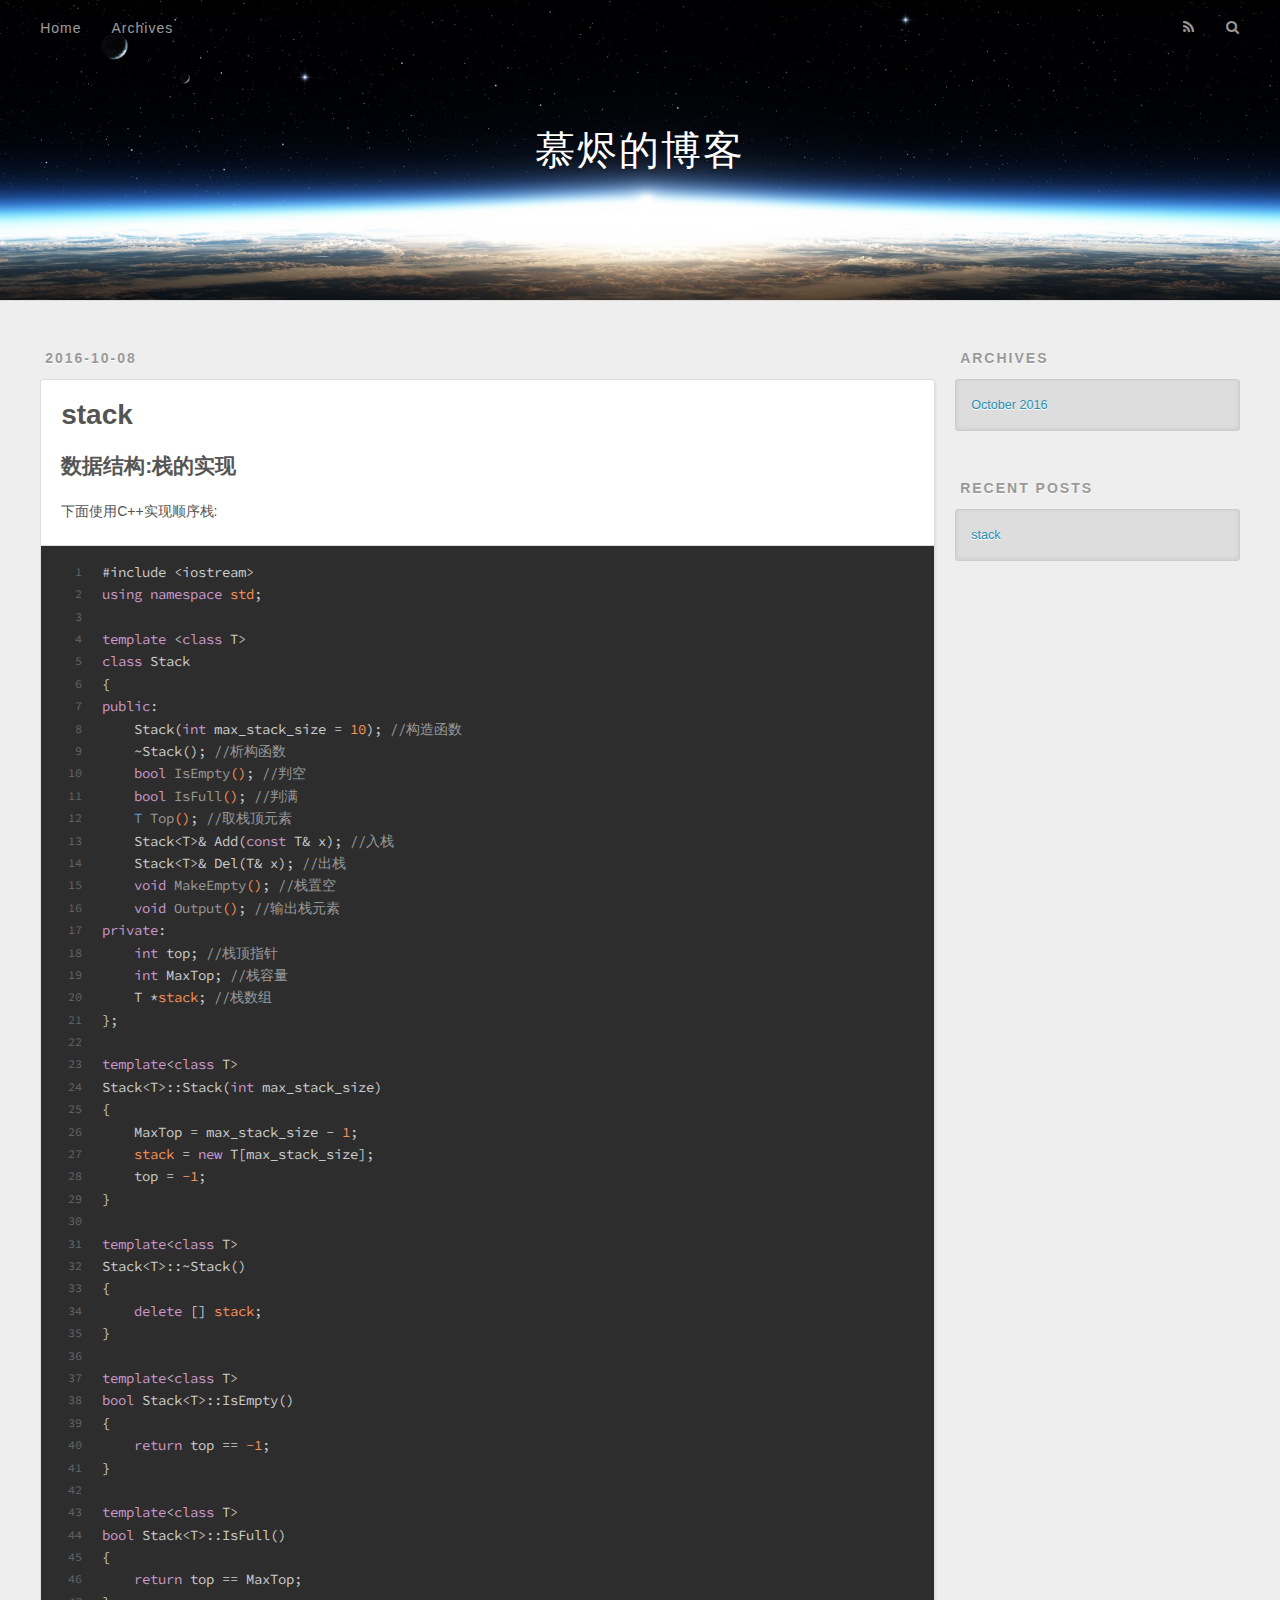
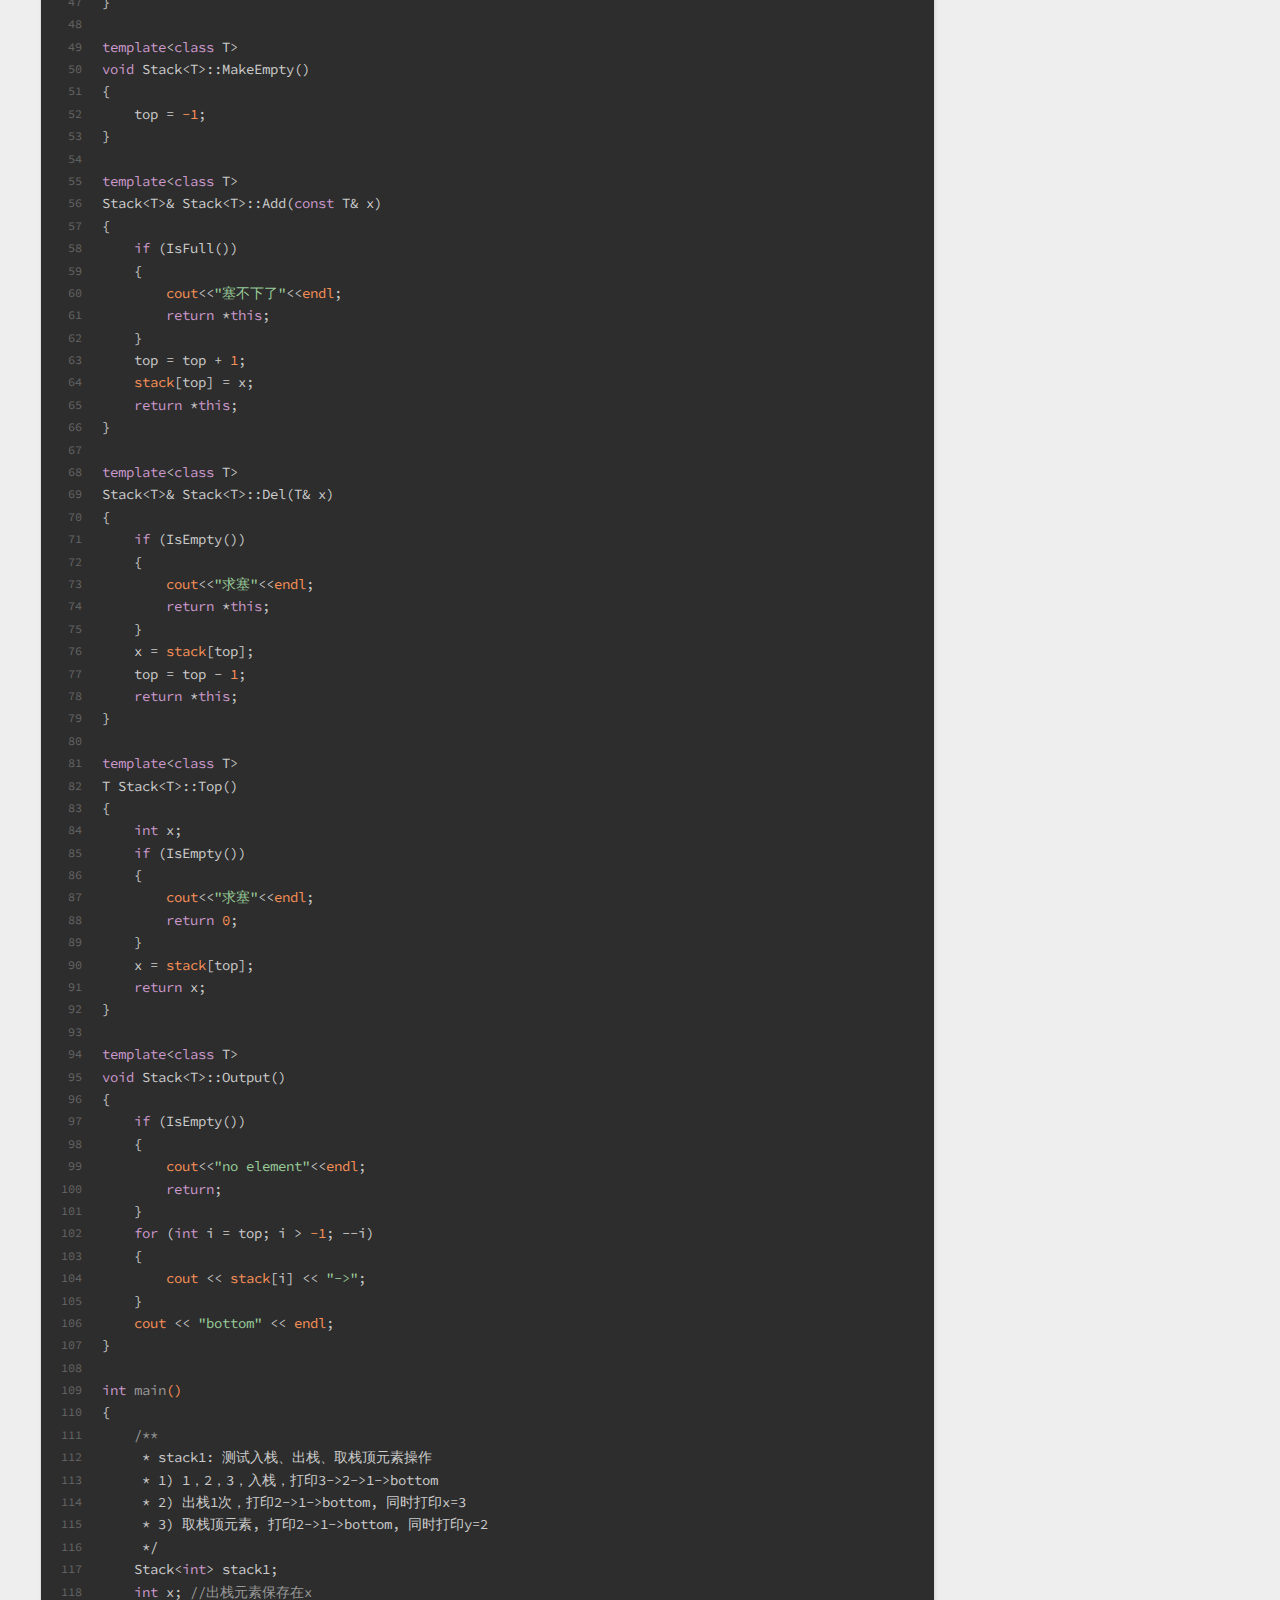
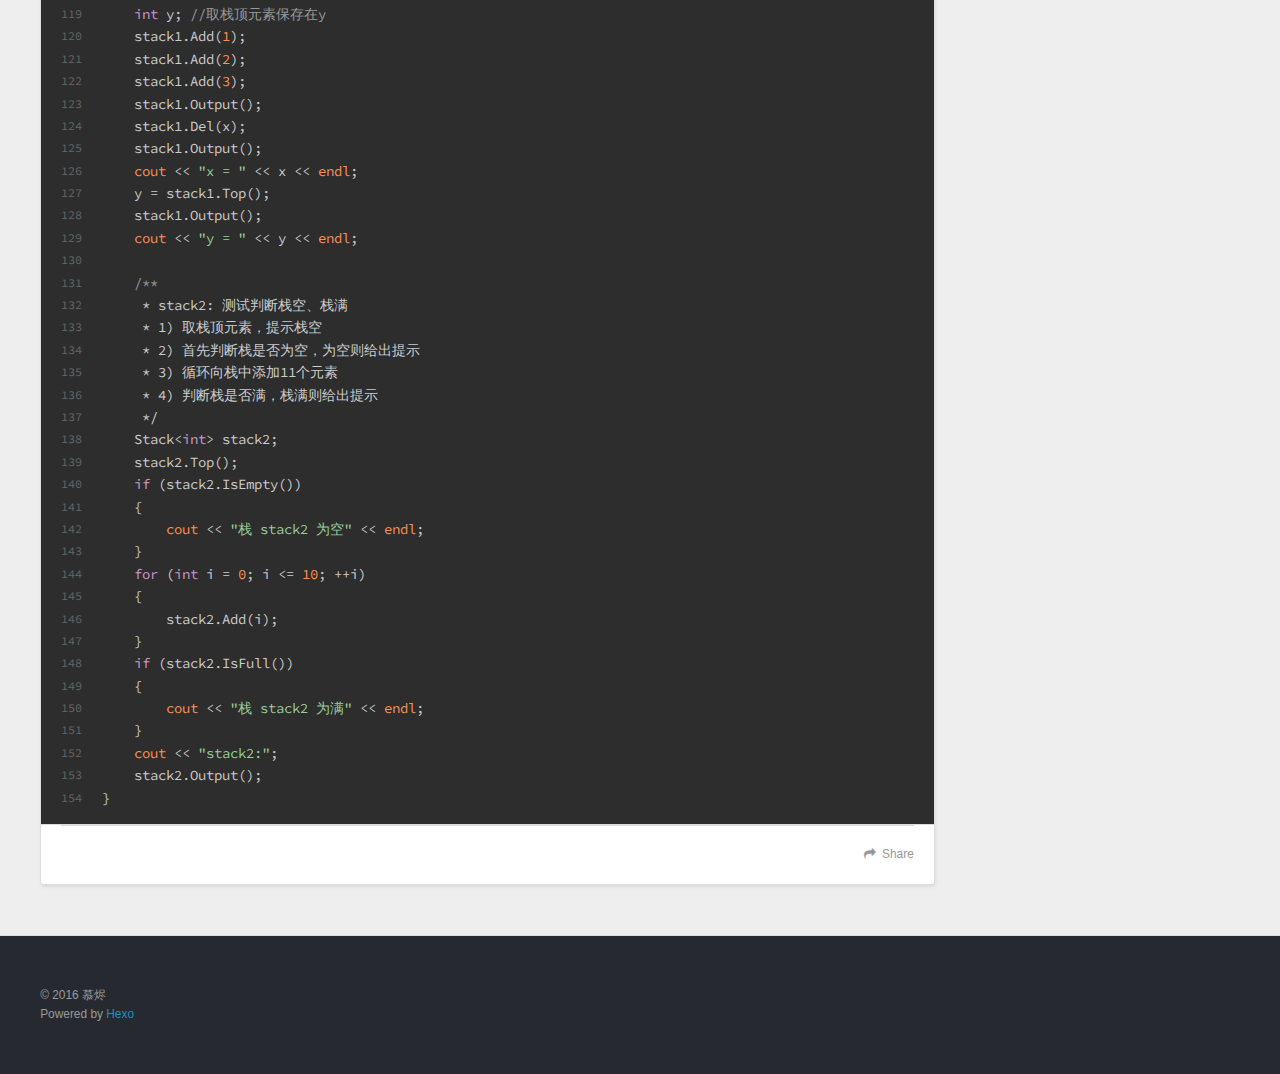
==== index.html @ 116700a9 "Site updated: 2016-10-08 23:18:26" ====
<!DOCTYPE html>
<html>
<head>
  <meta charset="utf-8">
  
  <title>慕烬的博客</title>
  <meta name="viewport" content="width=device-width, initial-scale=1, maximum-scale=1">
  <meta property="og:type" content="website">
<meta property="og:title" content="慕烬的博客">
<meta property="og:url" content="http://yoursite.com/index.html">
<meta property="og:site_name" content="慕烬的博客">
<meta name="twitter:card" content="summary">
<meta name="twitter:title" content="慕烬的博客">
  
    <link rel="alternate" href="/atom.xml" title="慕烬的博客" type="application/atom+xml">
  
  
    <link rel="icon" href="/favicon.png">
  
  
    <link href="//fonts.googleapis.com/css?family=Source+Code+Pro" rel="stylesheet" type="text/css">
  
  <link rel="stylesheet" href="/css/style.css">
  

</head>

<body>
  <div id="container">
    <div id="wrap">
      <header id="header">
  <div id="banner"></div>
  <div id="header-outer" class="outer">
    <div id="header-title" class="inner">
      <h1 id="logo-wrap">
        <a href="/" id="logo">慕烬的博客</a>
      </h1>
      
    </div>
    <div id="header-inner" class="inner">
      <nav id="main-nav">
        <a id="main-nav-toggle" class="nav-icon"></a>
        
          <a class="main-nav-link" href="/">Home</a>
        
          <a class="main-nav-link" href="/archives">Archives</a>
        
      </nav>
      <nav id="sub-nav">
        
          <a id="nav-rss-link" class="nav-icon" href="/atom.xml" title="RSS Feed"></a>
        
        <a id="nav-search-btn" class="nav-icon" title="Search"></a>
      </nav>
      <div id="search-form-wrap">
        <form action="//google.com/search" method="get" accept-charset="UTF-8" class="search-form"><input type="search" name="q" results="0" class="search-form-input" placeholder="Search"><button type="submit" class="search-form-submit">&#xF002;</button><input type="hidden" name="sitesearch" value="http://yoursite.com"></form>
      </div>
    </div>
  </div>
</header>
      <div class="outer">
        <section id="main">
  
    <article id="post-stack" class="article article-type-post" itemscope itemprop="blogPost">
  <div class="article-meta">
    <a href="/2016/10/08/stack/" class="article-date">
  <time datetime="2016-10-08T14:55:18.033Z" itemprop="datePublished">2016-10-08</time>
</a>
    
  </div>
  <div class="article-inner">
    
    
      <header class="article-header">
        
  
    <h1 itemprop="name">
      <a class="article-title" href="/2016/10/08/stack/">stack</a>
    </h1>
  

      </header>
    
    <div class="article-entry" itemprop="articleBody">
      
        <h2 id="数据结构-栈的实现"><a href="#数据结构-栈的实现" class="headerlink" title="数据结构:栈的实现"></a>数据结构:栈的实现</h2><p>下面使用C++实现顺序栈:</p>
<figure class="highlight cpp"><table><tr><td class="gutter"><pre><div class="line">1</div><div class="line">2</div><div class="line">3</div><div class="line">4</div><div class="line">5</div><div class="line">6</div><div class="line">7</div><div class="line">8</div><div class="line">9</div><div class="line">10</div><div class="line">11</div><div class="line">12</div><div class="line">13</div><div class="line">14</div><div class="line">15</div><div class="line">16</div><div class="line">17</div><div class="line">18</div><div class="line">19</div><div class="line">20</div><div class="line">21</div><div class="line">22</div><div class="line">23</div><div class="line">24</div><div class="line">25</div><div class="line">26</div><div class="line">27</div><div class="line">28</div><div class="line">29</div><div class="line">30</div><div class="line">31</div><div class="line">32</div><div class="line">33</div><div class="line">34</div><div class="line">35</div><div class="line">36</div><div class="line">37</div><div class="line">38</div><div class="line">39</div><div class="line">40</div><div class="line">41</div><div class="line">42</div><div class="line">43</div><div class="line">44</div><div class="line">45</div><div class="line">46</div><div class="line">47</div><div class="line">48</div><div class="line">49</div><div class="line">50</div><div class="line">51</div><div class="line">52</div><div class="line">53</div><div class="line">54</div><div class="line">55</div><div class="line">56</div><div class="line">57</div><div class="line">58</div><div class="line">59</div><div class="line">60</div><div class="line">61</div><div class="line">62</div><div class="line">63</div><div class="line">64</div><div class="line">65</div><div class="line">66</div><div class="line">67</div><div class="line">68</div><div class="line">69</div><div class="line">70</div><div class="line">71</div><div class="line">72</div><div class="line">73</div><div class="line">74</div><div class="line">75</div><div class="line">76</div><div class="line">77</div><div class="line">78</div><div class="line">79</div><div class="line">80</div><div class="line">81</div><div class="line">82</div><div class="line">83</div><div class="line">84</div><div class="line">85</div><div class="line">86</div><div class="line">87</div><div class="line">88</div><div class="line">89</div><div class="line">90</div><div class="line">91</div><div class="line">92</div><div class="line">93</div><div class="line">94</div><div class="line">95</div><div class="line">96</div><div class="line">97</div><div class="line">98</div><div class="line">99</div><div class="line">100</div><div class="line">101</div><div class="line">102</div><div class="line">103</div><div class="line">104</div><div class="line">105</div><div class="line">106</div><div class="line">107</div><div class="line">108</div><div class="line">109</div><div class="line">110</div><div class="line">111</div><div class="line">112</div><div class="line">113</div><div class="line">114</div><div class="line">115</div><div class="line">116</div><div class="line">117</div><div class="line">118</div><div class="line">119</div><div class="line">120</div><div class="line">121</div><div class="line">122</div><div class="line">123</div><div class="line">124</div><div class="line">125</div><div class="line">126</div><div class="line">127</div><div class="line">128</div><div class="line">129</div><div class="line">130</div><div class="line">131</div><div class="line">132</div><div class="line">133</div><div class="line">134</div><div class="line">135</div><div class="line">136</div><div class="line">137</div><div class="line">138</div><div class="line">139</div><div class="line">140</div><div class="line">141</div><div class="line">142</div><div class="line">143</div><div class="line">144</div><div class="line">145</div><div class="line">146</div><div class="line">147</div><div class="line">148</div><div class="line">149</div><div class="line">150</div><div class="line">151</div><div class="line">152</div><div class="line">153</div><div class="line">154</div></pre></td><td class="code"><pre><div class="line"><span class="meta">#<span class="meta-keyword">include</span> <span class="meta-string">&lt;iostream&gt;</span></span></div><div class="line"><span class="keyword">using</span> <span class="keyword">namespace</span> <span class="built_in">std</span>;</div><div class="line"></div><div class="line"><span class="keyword">template</span> &lt;<span class="keyword">class</span> T&gt;</div><div class="line"><span class="keyword">class</span> Stack</div><div class="line">&#123;</div><div class="line"><span class="keyword">public</span>:</div><div class="line">    Stack(<span class="keyword">int</span> max_stack_size = <span class="number">10</span>); <span class="comment">//构造函数</span></div><div class="line">    ~Stack(); <span class="comment">//析构函数</span></div><div class="line">    <span class="function"><span class="keyword">bool</span> <span class="title">IsEmpty</span><span class="params">()</span></span>; <span class="comment">//判空</span></div><div class="line">    <span class="function"><span class="keyword">bool</span> <span class="title">IsFull</span><span class="params">()</span></span>; <span class="comment">//判满</span></div><div class="line">    <span class="function">T <span class="title">Top</span><span class="params">()</span></span>; <span class="comment">//取栈顶元素</span></div><div class="line">    Stack&lt;T&gt;&amp; Add(<span class="keyword">const</span> T&amp; x); <span class="comment">//入栈</span></div><div class="line">    Stack&lt;T&gt;&amp; Del(T&amp; x); <span class="comment">//出栈</span></div><div class="line">    <span class="function"><span class="keyword">void</span> <span class="title">MakeEmpty</span><span class="params">()</span></span>; <span class="comment">//栈置空</span></div><div class="line">    <span class="function"><span class="keyword">void</span> <span class="title">Output</span><span class="params">()</span></span>; <span class="comment">//输出栈元素    </span></div><div class="line"><span class="keyword">private</span>:</div><div class="line">    <span class="keyword">int</span> top; <span class="comment">//栈顶指针</span></div><div class="line">    <span class="keyword">int</span> MaxTop; <span class="comment">//栈容量</span></div><div class="line">    T *<span class="built_in">stack</span>; <span class="comment">//栈数组</span></div><div class="line">&#125;;</div><div class="line"></div><div class="line"><span class="keyword">template</span>&lt;<span class="keyword">class</span> T&gt;</div><div class="line">Stack&lt;T&gt;::Stack(<span class="keyword">int</span> max_stack_size)</div><div class="line">&#123;</div><div class="line">    MaxTop = max_stack_size - <span class="number">1</span>;</div><div class="line">    <span class="built_in">stack</span> = <span class="keyword">new</span> T[max_stack_size];</div><div class="line">    top = <span class="number">-1</span>;</div><div class="line">&#125;</div><div class="line"></div><div class="line"><span class="keyword">template</span>&lt;<span class="keyword">class</span> T&gt;</div><div class="line">Stack&lt;T&gt;::~Stack()</div><div class="line">&#123;</div><div class="line">    <span class="keyword">delete</span> [] <span class="built_in">stack</span>;</div><div class="line">&#125;</div><div class="line"></div><div class="line"><span class="keyword">template</span>&lt;<span class="keyword">class</span> T&gt;</div><div class="line"><span class="keyword">bool</span> Stack&lt;T&gt;::IsEmpty()</div><div class="line">&#123;</div><div class="line">    <span class="keyword">return</span> top == <span class="number">-1</span>;</div><div class="line">&#125;</div><div class="line"></div><div class="line"><span class="keyword">template</span>&lt;<span class="keyword">class</span> T&gt;</div><div class="line"><span class="keyword">bool</span> Stack&lt;T&gt;::IsFull()</div><div class="line">&#123;</div><div class="line">    <span class="keyword">return</span> top == MaxTop;</div><div class="line">&#125;</div><div class="line"></div><div class="line"><span class="keyword">template</span>&lt;<span class="keyword">class</span> T&gt;</div><div class="line"><span class="keyword">void</span> Stack&lt;T&gt;::MakeEmpty()</div><div class="line">&#123;</div><div class="line">    top = <span class="number">-1</span>;</div><div class="line">&#125;</div><div class="line"></div><div class="line"><span class="keyword">template</span>&lt;<span class="keyword">class</span> T&gt;</div><div class="line">Stack&lt;T&gt;&amp; Stack&lt;T&gt;::Add(<span class="keyword">const</span> T&amp; x)</div><div class="line">&#123;</div><div class="line">    <span class="keyword">if</span> (IsFull())</div><div class="line">    &#123;</div><div class="line">        <span class="built_in">cout</span>&lt;&lt;<span class="string">"塞不下了"</span>&lt;&lt;<span class="built_in">endl</span>;</div><div class="line">        <span class="keyword">return</span> *<span class="keyword">this</span>;</div><div class="line">    &#125;</div><div class="line">    top = top + <span class="number">1</span>;</div><div class="line">    <span class="built_in">stack</span>[top] = x;</div><div class="line">    <span class="keyword">return</span> *<span class="keyword">this</span>;</div><div class="line">&#125;</div><div class="line"></div><div class="line"><span class="keyword">template</span>&lt;<span class="keyword">class</span> T&gt;</div><div class="line">Stack&lt;T&gt;&amp; Stack&lt;T&gt;::Del(T&amp; x)</div><div class="line">&#123;</div><div class="line">    <span class="keyword">if</span> (IsEmpty())</div><div class="line">    &#123;</div><div class="line">        <span class="built_in">cout</span>&lt;&lt;<span class="string">"求塞"</span>&lt;&lt;<span class="built_in">endl</span>;</div><div class="line">        <span class="keyword">return</span> *<span class="keyword">this</span>;</div><div class="line">    &#125;</div><div class="line">    x = <span class="built_in">stack</span>[top];</div><div class="line">    top = top - <span class="number">1</span>;</div><div class="line">    <span class="keyword">return</span> *<span class="keyword">this</span>;</div><div class="line">&#125;</div><div class="line"></div><div class="line"><span class="keyword">template</span>&lt;<span class="keyword">class</span> T&gt;</div><div class="line">T Stack&lt;T&gt;::Top()</div><div class="line">&#123;</div><div class="line">    <span class="keyword">int</span> x;</div><div class="line">    <span class="keyword">if</span> (IsEmpty())</div><div class="line">    &#123;</div><div class="line">        <span class="built_in">cout</span>&lt;&lt;<span class="string">"求塞"</span>&lt;&lt;<span class="built_in">endl</span>;</div><div class="line">        <span class="keyword">return</span> <span class="number">0</span>;</div><div class="line">    &#125;</div><div class="line">    x = <span class="built_in">stack</span>[top];</div><div class="line">    <span class="keyword">return</span> x;</div><div class="line">&#125;</div><div class="line"></div><div class="line"><span class="keyword">template</span>&lt;<span class="keyword">class</span> T&gt;</div><div class="line"><span class="keyword">void</span> Stack&lt;T&gt;::Output()</div><div class="line">&#123;</div><div class="line">    <span class="keyword">if</span> (IsEmpty())</div><div class="line">    &#123;</div><div class="line">        <span class="built_in">cout</span>&lt;&lt;<span class="string">"no element"</span>&lt;&lt;<span class="built_in">endl</span>;</div><div class="line">        <span class="keyword">return</span>;</div><div class="line">    &#125;</div><div class="line">    <span class="keyword">for</span> (<span class="keyword">int</span> i = top; i &gt; <span class="number">-1</span>; --i)</div><div class="line">    &#123;</div><div class="line">        <span class="built_in">cout</span> &lt;&lt; <span class="built_in">stack</span>[i] &lt;&lt; <span class="string">"-&gt;"</span>;</div><div class="line">    &#125;</div><div class="line">    <span class="built_in">cout</span> &lt;&lt; <span class="string">"bottom"</span> &lt;&lt; <span class="built_in">endl</span>;</div><div class="line">&#125;</div><div class="line"></div><div class="line"><span class="function"><span class="keyword">int</span> <span class="title">main</span><span class="params">()</span></span></div><div class="line">&#123;</div><div class="line">    <span class="comment">/**</span></div><div class="line">     * stack1: 测试入栈、出栈、取栈顶元素操作</div><div class="line">     * 1) 1，2，3，入栈，打印3-&gt;2-&gt;1-&gt;bottom</div><div class="line">     * 2) 出栈1次，打印2-&gt;1-&gt;bottom, 同时打印x=3</div><div class="line">     * 3) 取栈顶元素, 打印2-&gt;1-&gt;bottom, 同时打印y=2</div><div class="line">     */</div><div class="line">    Stack&lt;<span class="keyword">int</span>&gt; stack1;</div><div class="line">    <span class="keyword">int</span> x; <span class="comment">//出栈元素保存在x</span></div><div class="line">    <span class="keyword">int</span> y; <span class="comment">//取栈顶元素保存在y</span></div><div class="line">    stack1.Add(<span class="number">1</span>);</div><div class="line">    stack1.Add(<span class="number">2</span>);</div><div class="line">    stack1.Add(<span class="number">3</span>);</div><div class="line">    stack1.Output();</div><div class="line">    stack1.Del(x);</div><div class="line">    stack1.Output();</div><div class="line">    <span class="built_in">cout</span> &lt;&lt; <span class="string">"x = "</span> &lt;&lt; x &lt;&lt; <span class="built_in">endl</span>;</div><div class="line">    y = stack1.Top();</div><div class="line">    stack1.Output();</div><div class="line">    <span class="built_in">cout</span> &lt;&lt; <span class="string">"y = "</span> &lt;&lt; y &lt;&lt; <span class="built_in">endl</span>;</div><div class="line"></div><div class="line">    <span class="comment">/**</span></div><div class="line">     * stack2: 测试判断栈空、栈满</div><div class="line">     * 1) 取栈顶元素，提示栈空</div><div class="line">     * 2) 首先判断栈是否为空，为空则给出提示</div><div class="line">     * 3) 循环向栈中添加11个元素</div><div class="line">     * 4) 判断栈是否满，栈满则给出提示</div><div class="line">     */</div><div class="line">    Stack&lt;<span class="keyword">int</span>&gt; stack2;</div><div class="line">    stack2.Top();</div><div class="line">    <span class="keyword">if</span> (stack2.IsEmpty())</div><div class="line">    &#123;</div><div class="line">        <span class="built_in">cout</span> &lt;&lt; <span class="string">"栈 stack2 为空"</span> &lt;&lt; <span class="built_in">endl</span>;</div><div class="line">    &#125;</div><div class="line">    <span class="keyword">for</span> (<span class="keyword">int</span> i = <span class="number">0</span>; i &lt;= <span class="number">10</span>; ++i)</div><div class="line">    &#123;</div><div class="line">        stack2.Add(i);</div><div class="line">    &#125;</div><div class="line">    <span class="keyword">if</span> (stack2.IsFull())</div><div class="line">    &#123;</div><div class="line">        <span class="built_in">cout</span> &lt;&lt; <span class="string">"栈 stack2 为满"</span> &lt;&lt; <span class="built_in">endl</span>;</div><div class="line">    &#125;</div><div class="line">    <span class="built_in">cout</span> &lt;&lt; <span class="string">"stack2:"</span>;</div><div class="line">    stack2.Output();</div><div class="line">&#125;</div></pre></td></tr></table></figure>

      
    </div>
    <footer class="article-footer">
      <a data-url="http://yoursite.com/2016/10/08/stack/" data-id="ciu1cgsy60000ywu7eb1uk5di" class="article-share-link">Share</a>
      
      
    </footer>
  </div>
  
</article>


  

</section>
        
          <aside id="sidebar">
  
    

  
    

  
    
  
    
  <div class="widget-wrap">
    <h3 class="widget-title">Archives</h3>
    <div class="widget">
      <ul class="archive-list"><li class="archive-list-item"><a class="archive-list-link" href="/archives/2016/10/">October 2016</a></li></ul>
    </div>
  </div>


  
    
  <div class="widget-wrap">
    <h3 class="widget-title">Recent Posts</h3>
    <div class="widget">
      <ul>
        
          <li>
            <a href="/2016/10/08/stack/">stack</a>
          </li>
        
      </ul>
    </div>
  </div>

  
</aside>
        
      </div>
      <footer id="footer">
  
  <div class="outer">
    <div id="footer-info" class="inner">
      &copy; 2016 慕烬<br>
      Powered by <a href="http://hexo.io/" target="_blank">Hexo</a>
    </div>
  </div>
</footer>
    </div>
    <nav id="mobile-nav">
  
    <a href="/" class="mobile-nav-link">Home</a>
  
    <a href="/archives" class="mobile-nav-link">Archives</a>
  
</nav>
    

<script src="//ajax.googleapis.com/ajax/libs/jquery/2.0.3/jquery.min.js"></script>


  <link rel="stylesheet" href="/fancybox/jquery.fancybox.css">
  <script src="/fancybox/jquery.fancybox.pack.js"></script>


<script src="/js/script.js"></script>

  </div>
</body>
</html>
---- css/style.css ----
body {
  width: 100%;
}
body:before,
body:after {
  content: "";
  display: table;
}
body:after {
  clear: both;
}
html,
body,
div,
span,
applet,
object,
iframe,
h1,
h2,
h3,
h4,
h5,
h6,
p,
blockquote,
pre,
a,
abbr,
acronym,
address,
big,
cite,
code,
del,
dfn,
em,
img,
ins,
kbd,
q,
s,
samp,
small,
strike,
strong,
sub,
sup,
tt,
var,
dl,
dt,
dd,
ol,
ul,
li,
fieldset,
form,
label,
legend,
table,
caption,
tbody,
tfoot,
thead,
tr,
th,
td {
  margin: 0;
  padding: 0;
  border: 0;
  outline: 0;
  font-weight: inherit;
  font-style: inherit;
  font-family: inherit;
  font-size: 100%;
  vertical-align: baseline;
}
body {
  line-height: 1;
  color: #000;
  background: #fff;
}
ol,
ul {
  list-style: none;
}
table {
  border-collapse: separate;
  border-spacing: 0;
  vertical-align: middle;
}
caption,
th,
td {
  text-align: left;
  font-weight: normal;
  vertical-align: middle;
}
a img {
  border: none;
}
input,
button {
  margin: 0;
  padding: 0;
}
input::-moz-focus-inner,
button::-moz-focus-inner {
  border: 0;
  padding: 0;
}
@font-face {
  font-family: FontAwesome;
  font-style: normal;
  font-weight: normal;
  src: url("fonts/fontawesome-webfont.eot?v=#4.0.3");
  src: url("fonts/fontawesome-webfont.eot?#iefix&v=#4.0.3") format("embedded-opentype"), url("fonts/fontawesome-webfont.woff?v=#4.0.3") format("woff"), url("fonts/fontawesome-webfont.ttf?v=#4.0.3") format("truetype"), url("fonts/fontawesome-webfont.svg#fontawesomeregular?v=#4.0.3") format("svg");
}
html,
body,
#container {
  height: 100%;
}
body {
  background: #eee;
  font: 14px "Helvetica Neue", Helvetica, Arial, sans-serif;
  -webkit-text-size-adjust: 100%;
}
.outer {
  max-width: 1220px;
  margin: 0 auto;
  padding: 0 20px;
}
.outer:before,
.outer:after {
  content: "";
  display: table;
}
.outer:after {
  clear: both;
}
.inner {
  display: inline;
  float: left;
  width: 98.33333333333333%;
  margin: 0 0.833333333333333%;
}
.left,
.alignleft {
  float: left;
}
.right,
.alignright {
  float: right;
}
.clear {
  clear: both;
}
#container {
  position: relative;
}
.mobile-nav-on {
  overflow: hidden;
}
#wrap {
  height: 100%;
  width: 100%;
  position: absolute;
  top: 0;
  left: 0;
  -webkit-transition: 0.2s ease-out;
  -moz-transition: 0.2s ease-out;
  -ms-transition: 0.2s ease-out;
  transition: 0.2s ease-out;
  z-index: 1;
  background: #eee;
}
.mobile-nav-on #wrap {
  left: 280px;
}
@media screen and (min-width: 768px) {
  #main {
    display: inline;
    float: left;
    width: 73.33333333333333%;
    margin: 0 0.833333333333333%;
  }
}
.article-date,
.article-category-link,
.archive-year,
.widget-title {
  text-decoration: none;
  text-transform: uppercase;
  letter-spacing: 2px;
  color: #999;
  margin-bottom: 1em;
  margin-left: 5px;
  line-height: 1em;
  text-shadow: 0 1px #fff;
  font-weight: bold;
}
.article-inner,
.archive-article-inner {
  background: #fff;
  -webkit-box-shadow: 1px 2px 3px #ddd;
  box-shadow: 1px 2px 3px #ddd;
  border: 1px solid #ddd;
  border-radius: 3px;
}
.article-entry h1,
.widget h1 {
  font-size: 2em;
}
.article-entry h2,
.widget h2 {
  font-size: 1.5em;
}
.article-entry h3,
.widget h3 {
  font-size: 1.3em;
}
.article-entry h4,
.widget h4 {
  font-size: 1.2em;
}
.article-entry h5,
.widget h5 {
  font-size: 1em;
}
.article-entry h6,
.widget h6 {
  font-size: 1em;
  color: #999;
}
.article-entry hr,
.widget hr {
  border: 1px dashed #ddd;
}
.article-entry strong,
.widget strong {
  font-weight: bold;
}
.article-entry em,
.widget em,
.article-entry cite,
.widget cite {
  font-style: italic;
}
.article-entry sup,
.widget sup,
.article-entry sub,
.widget sub {
  font-size: 0.75em;
  line-height: 0;
  position: relative;
  vertical-align: baseline;
}
.article-entry sup,
.widget sup {
  top: -0.5em;
}
.article-entry sub,
.widget sub {
  bottom: -0.2em;
}
.article-entry small,
.widget small {
  font-size: 0.85em;
}
.article-entry acronym,
.widget acronym,
.article-entry abbr,
.widget abbr {
  border-bottom: 1px dotted;
}
.article-entry ul,
.widget ul,
.article-entry ol,
.widget ol,
.article-entry dl,
.widget dl {
  margin: 0 20px;
  line-height: 1.6em;
}
.article-entry ul ul,
.widget ul ul,
.article-entry ol ul,
.widget ol ul,
.article-entry ul ol,
.widget ul ol,
.article-entry ol ol,
.widget ol ol {
  margin-top: 0;
  margin-bottom: 0;
}
.article-entry ul,
.widget ul {
  list-style: disc;
}
.article-entry ol,
.widget ol {
  list-style: decimal;
}
.article-entry dt,
.widget dt {
  font-weight: bold;
}
#header {
  height: 300px;
  position: relative;
  border-bottom: 1px solid #ddd;
}
#header:before,
#header:after {
  content: "";
  position: absolute;
  left: 0;
  right: 0;
  height: 40px;
}
#header:before {
  top: 0;
  background: -webkit-linear-gradient(rgba(0,0,0,0.2), transparent);
  background: -moz-linear-gradient(rgba(0,0,0,0.2), transparent);
  background: -ms-linear-gradient(rgba(0,0,0,0.2), transparent);
  background: linear-gradient(rgba(0,0,0,0.2), transparent);
}
#header:after {
  bottom: 0;
  background: -webkit-linear-gradient(transparent, rgba(0,0,0,0.2));
  background: -moz-linear-gradient(transparent, rgba(0,0,0,0.2));
  background: -ms-linear-gradient(transparent, rgba(0,0,0,0.2));
  background: linear-gradient(transparent, rgba(0,0,0,0.2));
}
#header-outer {
  height: 100%;
  position: relative;
}
#header-inner {
  position: relative;
  overflow: hidden;
}
#banner {
  position: absolute;
  top: 0;
  left: 0;
  width: 100%;
  height: 100%;
  background: url("images/banner.jpg") center #000;
  -webkit-background-size: cover;
  -moz-background-size: cover;
  background-size: cover;
  z-index: -1;
}
#header-title {
  text-align: center;
  height: 40px;
  position: absolute;
  top: 50%;
  left: 0;
  margin-top: -20px;
}
#logo,
#subtitle {
  text-decoration: none;
  color: #fff;
  font-weight: 300;
  text-shadow: 0 1px 4px rgba(0,0,0,0.3);
}
#logo {
  font-size: 40px;
  line-height: 40px;
  letter-spacing: 2px;
}
#subtitle {
  font-size: 16px;
  line-height: 16px;
  letter-spacing: 1px;
}
#subtitle-wrap {
  margin-top: 16px;
}
#main-nav {
  float: left;
  margin-left: -15px;
}
.nav-icon,
.main-nav-link {
  float: left;
  color: #fff;
  opacity: 0.6;
  text-decoration: none;
  text-shadow: 0 1px rgba(0,0,0,0.2);
  -webkit-transition: opacity 0.2s;
  -moz-transition: opacity 0.2s;
  -ms-transition: opacity 0.2s;
  transition: opacity 0.2s;
  display: block;
  padding: 20px 15px;
}
.nav-icon:hover,
.main-nav-link:hover {
  opacity: 1;
}
.nav-icon {
  font-family: FontAwesome;
  text-align: center;
  font-size: 14px;
  width: 14px;
  height: 14px;
  padding: 20px 15px;
  position: relative;
  cursor: pointer;
}
.main-nav-link {
  font-weight: 300;
  letter-spacing: 1px;
}
@media screen and (max-width: 479px) {
  .main-nav-link {
    display: none;
  }
}
#main-nav-toggle {
  display: none;
}
#main-nav-toggle:before {
  content: "\f0c9";
}
@media screen and (max-width: 479px) {
  #main-nav-toggle {
    display: block;
  }
}
#sub-nav {
  float: right;
  margin-right: -15px;
}
#nav-rss-link:before {
  content: "\f09e";
}
#nav-search-btn:before {
  content: "\f002";
}
#search-form-wrap {
  position: absolute;
  top: 15px;
  width: 150px;
  height: 30px;
  right: -150px;
  opacity: 0;
  -webkit-transition: 0.2s ease-out;
  -moz-transition: 0.2s ease-out;
  -ms-transition: 0.2s ease-out;
  transition: 0.2s ease-out;
}
#search-form-wrap.on {
  opacity: 1;
  right: 0;
}
@media screen and (max-width: 479px) {
  #search-form-wrap {
    width: 100%;
    right: -100%;
  }
}
.search-form {
  position: absolute;
  top: 0;
  left: 0;
  right: 0;
  background: #fff;
  padding: 5px 15px;
  border-radius: 15px;
  -webkit-box-shadow: 0 0 10px rgba(0,0,0,0.3);
  box-shadow: 0 0 10px rgba(0,0,0,0.3);
}
.search-form-input {
  border: none;
  background: none;
  color: #555;
  width: 100%;
  font: 13px "Helvetica Neue", Helvetica, Arial, sans-serif;
  outline: none;
}
.search-form-input::-webkit-search-results-decoration,
.search-form-input::-webkit-search-cancel-button {
  -webkit-appearance: none;
}
.search-form-submit {
  position: absolute;
  top: 50%;
  right: 10px;
  margin-top: -7px;
  font: 13px FontAwesome;
  border: none;
  background: none;
  color: #bbb;
  cursor: pointer;
}
.search-form-submit:hover,
.search-form-submit:focus {
  color: #777;
}
.article {
  margin: 50px 0;
}
.article-inner {
  overflow: hidden;
}
.article-meta:before,
.article-meta:after {
  content: "";
  display: table;
}
.article-meta:after {
  clear: both;
}
.article-date {
  float: left;
}
.article-category {
  float: left;
  line-height: 1em;
  color: #ccc;
  text-shadow: 0 1px #fff;
  margin-left: 8px;
}
.article-category:before {
  content: "\2022";
}
.article-category-link {
  margin: 0 12px 1em;
}
.article-header {
  padding: 20px 20px 0;
}
.article-title {
  text-decoration: none;
  font-size: 2em;
  font-weight: bold;
  color: #555;
  line-height: 1.1em;
  -webkit-transition: color 0.2s;
  -moz-transition: color 0.2s;
  -ms-transition: color 0.2s;
  transition: color 0.2s;
}
a.article-title:hover {
  color: #258fb8;
}
.article-entry {
  color: #555;
  padding: 0 20px;
}
.article-entry:before,
.article-entry:after {
  content: "";
  display: table;
}
.article-entry:after {
  clear: both;
}
.article-entry p,
.article-entry table {
  line-height: 1.6em;
  margin: 1.6em 0;
}
.article-entry h1,
.article-entry h2,
.article-entry h3,
.article-entry h4,
.article-entry h5,
.article-entry h6 {
  font-weight: bold;
}
.article-entry h1,
.article-entry h2,
.article-entry h3,
.article-entry h4,
.article-entry h5,
.article-entry h6 {
  line-height: 1.1em;
  margin: 1.1em 0;
}
.article-entry a {
  color: #258fb8;
  text-decoration: none;
}
.article-entry a:hover {
  text-decoration: underline;
}
.article-entry ul,
.article-entry ol,
.article-entry dl {
  margin-top: 1.6em;
  margin-bottom: 1.6em;
}
.article-entry img,
.article-entry video {
  max-width: 100%;
  height: auto;
  display: block;
  margin: auto;
}
.article-entry iframe {
  border: none;
}
.article-entry table {
  width: 100%;
  border-collapse: collapse;
  border-spacing: 0;
}
.article-entry th {
  font-weight: bold;
  border-bottom: 3px solid #ddd;
  padding-bottom: 0.5em;
}
.article-entry td {
  border-bottom: 1px solid #ddd;
  padding: 10px 0;
}
.article-entry blockquote {
  font-family: Georgia, "Times New Roman", serif;
  font-size: 1.4em;
  margin: 1.6em 20px;
  text-align: center;
}
.article-entry blockquote footer {
  font-size: 14px;
  margin: 1.6em 0;
  font-family: "Helvetica Neue", Helvetica, Arial, sans-serif;
}
.article-entry blockquote footer cite:before {
  content: "—";
  padding: 0 0.5em;
}
.article-entry .pullquote {
  text-align: left;
  width: 45%;
  margin: 0;
}
.article-entry .pullquote.left {
  margin-left: 0.5em;
  margin-right: 1em;
}
.article-entry .pullquote.right {
  margin-right: 0.5em;
  margin-left: 1em;
}
.article-entry .caption {
  color: #999;
  display: block;
  font-size: 0.9em;
  margin-top: 0.5em;
  position: relative;
  text-align: center;
}
.article-entry .video-container {
  position: relative;
  padding-top: 56.25%;
  height: 0;
  overflow: hidden;
}
.article-entry .video-container iframe,
.article-entry .video-container object,
.article-entry .video-container embed {
  position: absolute;
  top: 0;
  left: 0;
  width: 100%;
  height: 100%;
  margin-top: 0;
}
.article-more-link a {
  display: inline-block;
  line-height: 1em;
  padding: 6px 15px;
  border-radius: 15px;
  background: #eee;
  color: #999;
  text-shadow: 0 1px #fff;
  text-decoration: none;
}
.article-more-link a:hover {
  background: #258fb8;
  color: #fff;
  text-decoration: none;
  text-shadow: 0 1px #1e7293;
}
.article-footer {
  font-size: 0.85em;
  line-height: 1.6em;
  border-top: 1px solid #ddd;
  padding-top: 1.6em;
  margin: 0 20px 20px;
}
.article-footer:before,
.article-footer:after {
  content: "";
  display: table;
}
.article-footer:after {
  clear: both;
}
.article-footer a {
  color: #999;
  text-decoration: none;
}
.article-footer a:hover {
  color: #555;
}
.article-tag-list-item {
  float: left;
  margin-right: 10px;
}
.article-tag-list-link:before {
  content: "#";
}
.article-comment-link {
  float: right;
}
.article-comment-link:before {
  content: "\f075";
  font-family: FontAwesome;
  padding-right: 8px;
}
.article-share-link {
  cursor: pointer;
  float: right;
  margin-left: 20px;
}
.article-share-link:before {
  content: "\f064";
  font-family: FontAwesome;
  padding-right: 6px;
}
#article-nav {
  position: relative;
}
#article-nav:before,
#article-nav:after {
  content: "";
  display: table;
}
#article-nav:after {
  clear: both;
}
@media screen and (min-width: 768px) {
  #article-nav {
    margin: 50px 0;
  }
  #article-nav:before {
    width: 8px;
    height: 8px;
    position: absolute;
    top: 50%;
    left: 50%;
    margin-top: -4px;
    margin-left: -4px;
    content: "";
    border-radius: 50%;
    background: #ddd;
    -webkit-box-shadow: 0 1px 2px #fff;
    box-shadow: 0 1px 2px #fff;
  }
}
.article-nav-link-wrap {
  text-decoration: none;
  text-shadow: 0 1px #fff;
  color: #999;
  -webkit-box-sizing: border-box;
  -moz-box-sizing: border-box;
  box-sizing: border-box;
  margin-top: 50px;
  text-align: center;
  display: block;
}
.article-nav-link-wrap:hover {
  color: #555;
}
@media screen and (min-width: 768px) {
  .article-nav-link-wrap {
    width: 50%;
    margin-top: 0;
  }
}
@media screen and (min-width: 768px) {
  #article-nav-newer {
    float: left;
    text-align: right;
    padding-right: 20px;
  }
}
@media screen and (min-width: 768px) {
  #article-nav-older {
    float: right;
    text-align: left;
    padding-left: 20px;
  }
}
.article-nav-caption {
  text-transform: uppercase;
  letter-spacing: 2px;
  color: #ddd;
  line-height: 1em;
  font-weight: bold;
}
#article-nav-newer .article-nav-caption {
  margin-right: -2px;
}
.article-nav-title {
  font-size: 0.85em;
  line-height: 1.6em;
  margin-top: 0.5em;
}
.article-share-box {
  position: absolute;
  display: none;
  background: #fff;
  -webkit-box-shadow: 1px 2px 10px rgba(0,0,0,0.2);
  box-shadow: 1px 2px 10px rgba(0,0,0,0.2);
  border-radius: 3px;
  margin-left: -145px;
  overflow: hidden;
  z-index: 1;
}
.article-share-box.on {
  display: block;
}
.article-share-input {
  width: 100%;
  background: none;
  -webkit-box-sizing: border-box;
  -moz-box-sizing: border-box;
  box-sizing: border-box;
  font: 14px "Helvetica Neue", Helvetica, Arial, sans-serif;
  padding: 0 15px;
  color: #555;
  outline: none;
  border: 1px solid #ddd;
  border-radius: 3px 3px 0 0;
  height: 36px;
  line-height: 36px;
}
.article-share-links {
  background: #eee;
}
.article-share-links:before,
.article-share-links:after {
  content: "";
  display: table;
}
.article-share-links:after {
  clear: both;
}
.article-share-twitter,
.article-share-facebook,
.article-share-pinterest,
.article-share-google {
  width: 50px;
  height: 36px;
  display: block;
  float: left;
  position: relative;
  color: #999;
  text-shadow: 0 1px #fff;
}
.article-share-twitter:before,
.article-share-facebook:before,
.article-share-pinterest:before,
.article-share-google:before {
  font-size: 20px;
  font-family: FontAwesome;
  width: 20px;
  height: 20px;
  position: absolute;
  top: 50%;
  left: 50%;
  margin-top: -10px;
  margin-left: -10px;
  text-align: center;
}
.article-share-twitter:hover,
.article-share-facebook:hover,
.article-share-pinterest:hover,
.article-share-google:hover {
  color: #fff;
}
.article-share-twitter:before {
  content: "\f099";
}
.article-share-twitter:hover {
  background: #00aced;
  text-shadow: 0 1px #008abe;
}
.article-share-facebook:before {
  content: "\f09a";
}
.article-share-facebook:hover {
  background: #3b5998;
  text-shadow: 0 1px #2f477a;
}
.article-share-pinterest:before {
  content: "\f0d2";
}
.article-share-pinterest:hover {
  background: #cb2027;
  text-shadow: 0 1px #a21a1f;
}
.article-share-google:before {
  content: "\f0d5";
}
.article-share-google:hover {
  background: #dd4b39;
  text-shadow: 0 1px #be3221;
}
.article-gallery {
  background: #000;
  position: relative;
}
.article-gallery-photos {
  position: relative;
  overflow: hidden;
}
.article-gallery-img {
  display: none;
  max-width: 100%;
}
.article-gallery-img:first-child {
  display: block;
}
.article-gallery-img.loaded {
  position: absolute;
  display: block;
}
.article-gallery-img img {
  display: block;
  max-width: 100%;
  margin: 0 auto;
}
#comments {
  background: #fff;
  -webkit-box-shadow: 1px 2px 3px #ddd;
  box-shadow: 1px 2px 3px #ddd;
  padding: 20px;
  border: 1px solid #ddd;
  border-radius: 3px;
  margin: 50px 0;
}
#comments a {
  color: #258fb8;
}
.archives-wrap {
  margin: 50px 0;
}
.archives:before,
.archives:after {
  content: "";
  display: table;
}
.archives:after {
  clear: both;
}
.archive-year-wrap {
  margin-bottom: 1em;
}
.archives {
  -webkit-column-gap: 10px;
  -moz-column-gap: 10px;
  column-gap: 10px;
}
@media screen and (min-width: 480px) and (max-width: 767px) {
  .archives {
    -webkit-column-count: 2;
    -moz-column-count: 2;
    column-count: 2;
  }
}
@media screen and (min-width: 768px) {
  .archives {
    -webkit-column-count: 3;
    -moz-column-count: 3;
    column-count: 3;
  }
}
.archive-article {
  -webkit-column-break-inside: avoid;
  page-break-inside: avoid;
  overflow: hidden;
  break-inside: avoid-column;
}
.archive-article-inner {
  padding: 10px;
  margin-bottom: 15px;
}
.archive-article-title {
  text-decoration: none;
  font-weight: bold;
  color: #555;
  -webkit-transition: color 0.2s;
  -moz-transition: color 0.2s;
  -ms-transition: color 0.2s;
  transition: color 0.2s;
  line-height: 1.6em;
}
.archive-article-title:hover {
  color: #258fb8;
}
.archive-article-footer {
  margin-top: 1em;
}
.archive-article-date {
  color: #999;
  text-decoration: none;
  font-size: 0.85em;
  line-height: 1em;
  margin-bottom: 0.5em;
  display: block;
}
#page-nav {
  margin: 50px auto;
  background: #fff;
  -webkit-box-shadow: 1px 2px 3px #ddd;
  box-shadow: 1px 2px 3px #ddd;
  border: 1px solid #ddd;
  border-radius: 3px;
  text-align: center;
  color: #999;
  overflow: hidden;
}
#page-nav:before,
#page-nav:after {
  content: "";
  display: table;
}
#page-nav:after {
  clear: both;
}
#page-nav a,
#page-nav span {
  padding: 10px 20px;
  line-height: 1;
  height: 2ex;
}
#page-nav a {
  color: #999;
  text-decoration: none;
}
#page-nav a:hover {
  background: #999;
  color: #fff;
}
#page-nav .prev {
  float: left;
}
#page-nav .next {
  float: right;
}
#page-nav .page-number {
  display: inline-block;
}
@media screen and (max-width: 479px) {
  #page-nav .page-number {
    display: none;
  }
}
#page-nav .current {
  color: #555;
  font-weight: bold;
}
#page-nav .space {
  color: #ddd;
}
#footer {
  background: #262a30;
  padding: 50px 0;
  border-top: 1px solid #ddd;
  color: #999;
}
#footer a {
  color: #258fb8;
  text-decoration: none;
}
#footer a:hover {
  text-decoration: underline;
}
#footer-info {
  line-height: 1.6em;
  font-size: 0.85em;
}
.article-entry pre,
.article-entry .highlight {
  background: #2d2d2d;
  margin: 0 -20px;
  padding: 15px 20px;
  border-style: solid;
  border-color: #ddd;
  border-width: 1px 0;
  overflow: auto;
  color: #ccc;
  line-height: 22.400000000000002px;
}
.article-entry .highlight .gutter pre,
.article-entry .gist .gist-file .gist-data .line-numbers {
  color: #666;
  font-size: 0.85em;
}
.article-entry pre,
.article-entry code {
  font-family: "Source Code Pro", Consolas, Monaco, Menlo, Consolas, monospace;
}
.article-entry code {
  background: #eee;
  text-shadow: 0 1px #fff;
  padding: 0 0.3em;
}
.article-entry pre code {
  background: none;
  text-shadow: none;
  padding: 0;
}
.article-entry .highlight pre {
  border: none;
  margin: 0;
  padding: 0;
}
.article-entry .highlight table {
  margin: 0;
  width: auto;
}
.article-entry .highlight td {
  border: none;
  padding: 0;
}
.article-entry .highlight figcaption {
  font-size: 0.85em;
  color: #999;
  line-height: 1em;
  margin-bottom: 1em;
}
.article-entry .highlight figcaption:before,
.article-entry .highlight figcaption:after {
  content: "";
  display: table;
}
.article-entry .highlight figcaption:after {
  clear: both;
}
.article-entry .highlight figcaption a {
  float: right;
}
.article-entry .highlight .gutter pre {
  text-align: right;
  padding-right: 20px;
}
.article-entry .highlight .line {
  height: 22.400000000000002px;
}
.article-entry .highlight .line.marked {
  background: #515151;
}
.article-entry .gist {
  margin: 0 -20px;
  border-style: solid;
  border-color: #ddd;
  border-width: 1px 0;
  background: #2d2d2d;
  padding: 15px 20px 15px 0;
}
.article-entry .gist .gist-file {
  border: none;
  font-family: "Source Code Pro", Consolas, Monaco, Menlo, Consolas, monospace;
  margin: 0;
}
.article-entry .gist .gist-file .gist-data {
  background: none;
  border: none;
}
.article-entry .gist .gist-file .gist-data .line-numbers {
  background: none;
  border: none;
  padding: 0 20px 0 0;
}
.article-entry .gist .gist-file .gist-data .line-data {
  padding: 0 !important;
}
.article-entry .gist .gist-file .highlight {
  margin: 0;
  padding: 0;
  border: none;
}
.article-entry .gist .gist-file .gist-meta {
  background: #2d2d2d;
  color: #999;
  font: 0.85em "Helvetica Neue", Helvetica, Arial, sans-serif;
  text-shadow: 0 0;
  padding: 0;
  margin-top: 1em;
  margin-left: 20px;
}
.article-entry .gist .gist-file .gist-meta a {
  color: #258fb8;
  font-weight: normal;
}
.article-entry .gist .gist-file .gist-meta a:hover {
  text-decoration: underline;
}
pre .comment,
pre .title {
  color: #999;
}
pre .variable,
pre .attribute,
pre .tag,
pre .regexp,
pre .ruby .constant,
pre .xml .tag .title,
pre .xml .pi,
pre .xml .doctype,
pre .html .doctype,
pre .css .id,
pre .css .class,
pre .css .pseudo {
  color: #f2777a;
}
pre .number,
pre .preprocessor,
pre .built_in,
pre .literal,
pre .params,
pre .constant {
  color: #f99157;
}
pre .class,
pre .ruby .class .title,
pre .css .rules .attribute {
  color: #9c9;
}
pre .string,
pre .value,
pre .inheritance,
pre .header,
pre .ruby .symbol,
pre .xml .cdata {
  color: #9c9;
}
pre .css .hexcolor {
  color: #6cc;
}
pre .function,
pre .python .decorator,
pre .python .title,
pre .ruby .function .title,
pre .ruby .title .keyword,
pre .perl .sub,
pre .javascript .title,
pre .coffeescript .title {
  color: #69c;
}
pre .keyword,
pre .javascript .function {
  color: #c9c;
}
@media screen and (max-width: 479px) {
  #mobile-nav {
    position: absolute;
    top: 0;
    left: 0;
    width: 280px;
    height: 100%;
    background: #191919;
    border-right: 1px solid #fff;
  }
}
@media screen and (max-width: 479px) {
  .mobile-nav-link {
    display: block;
    color: #999;
    text-decoration: none;
    padding: 15px 20px;
    font-weight: bold;
  }
  .mobile-nav-link:hover {
    color: #fff;
  }
}
@media screen and (min-width: 768px) {
  #sidebar {
    display: inline;
    float: left;
    width: 23.333333333333332%;
    margin: 0 0.833333333333333%;
  }
}
.widget-wrap {
  margin: 50px 0;
}
.widget {
  color: #777;
  text-shadow: 0 1px #fff;
  background: #ddd;
  -webkit-box-shadow: 0 -1px 4px #ccc inset;
  box-shadow: 0 -1px 4px #ccc inset;
  border: 1px solid #ccc;
  padding: 15px;
  border-radius: 3px;
}
.widget a {
  color: #258fb8;
  text-decoration: none;
}
.widget a:hover {
  text-decoration: underline;
}
.widget ul ul,
.widget ol ul,
.widget dl ul,
.widget ul ol,
.widget ol ol,
.widget dl ol,
.widget ul dl,
.widget ol dl,
.widget dl dl {
  margin-left: 15px;
  list-style: disc;
}
.widget {
  line-height: 1.6em;
  word-wrap: break-word;
  font-size: 0.9em;
}
.widget ul,
.widget ol {
  list-style: none;
  margin: 0;
}
.widget ul ul,
.widget ol ul,
.widget ul ol,
.widget ol ol {
  margin: 0 20px;
}
.widget ul ul,
.widget ol ul {
  list-style: disc;
}
.widget ul ol,
.widget ol ol {
  list-style: decimal;
}
.category-list-count,
.tag-list-count,
.archive-list-count {
  padding-left: 5px;
  color: #999;
  font-size: 0.85em;
}
.category-list-count:before,
.tag-list-count:before,
.archive-list-count:before {
  content: "(";
}
.category-list-count:after,
.tag-list-count:after,
.archive-list-count:after {
  content: ")";
}
.tagcloud a {
  margin-right: 5px;
  display: inline-block;
}
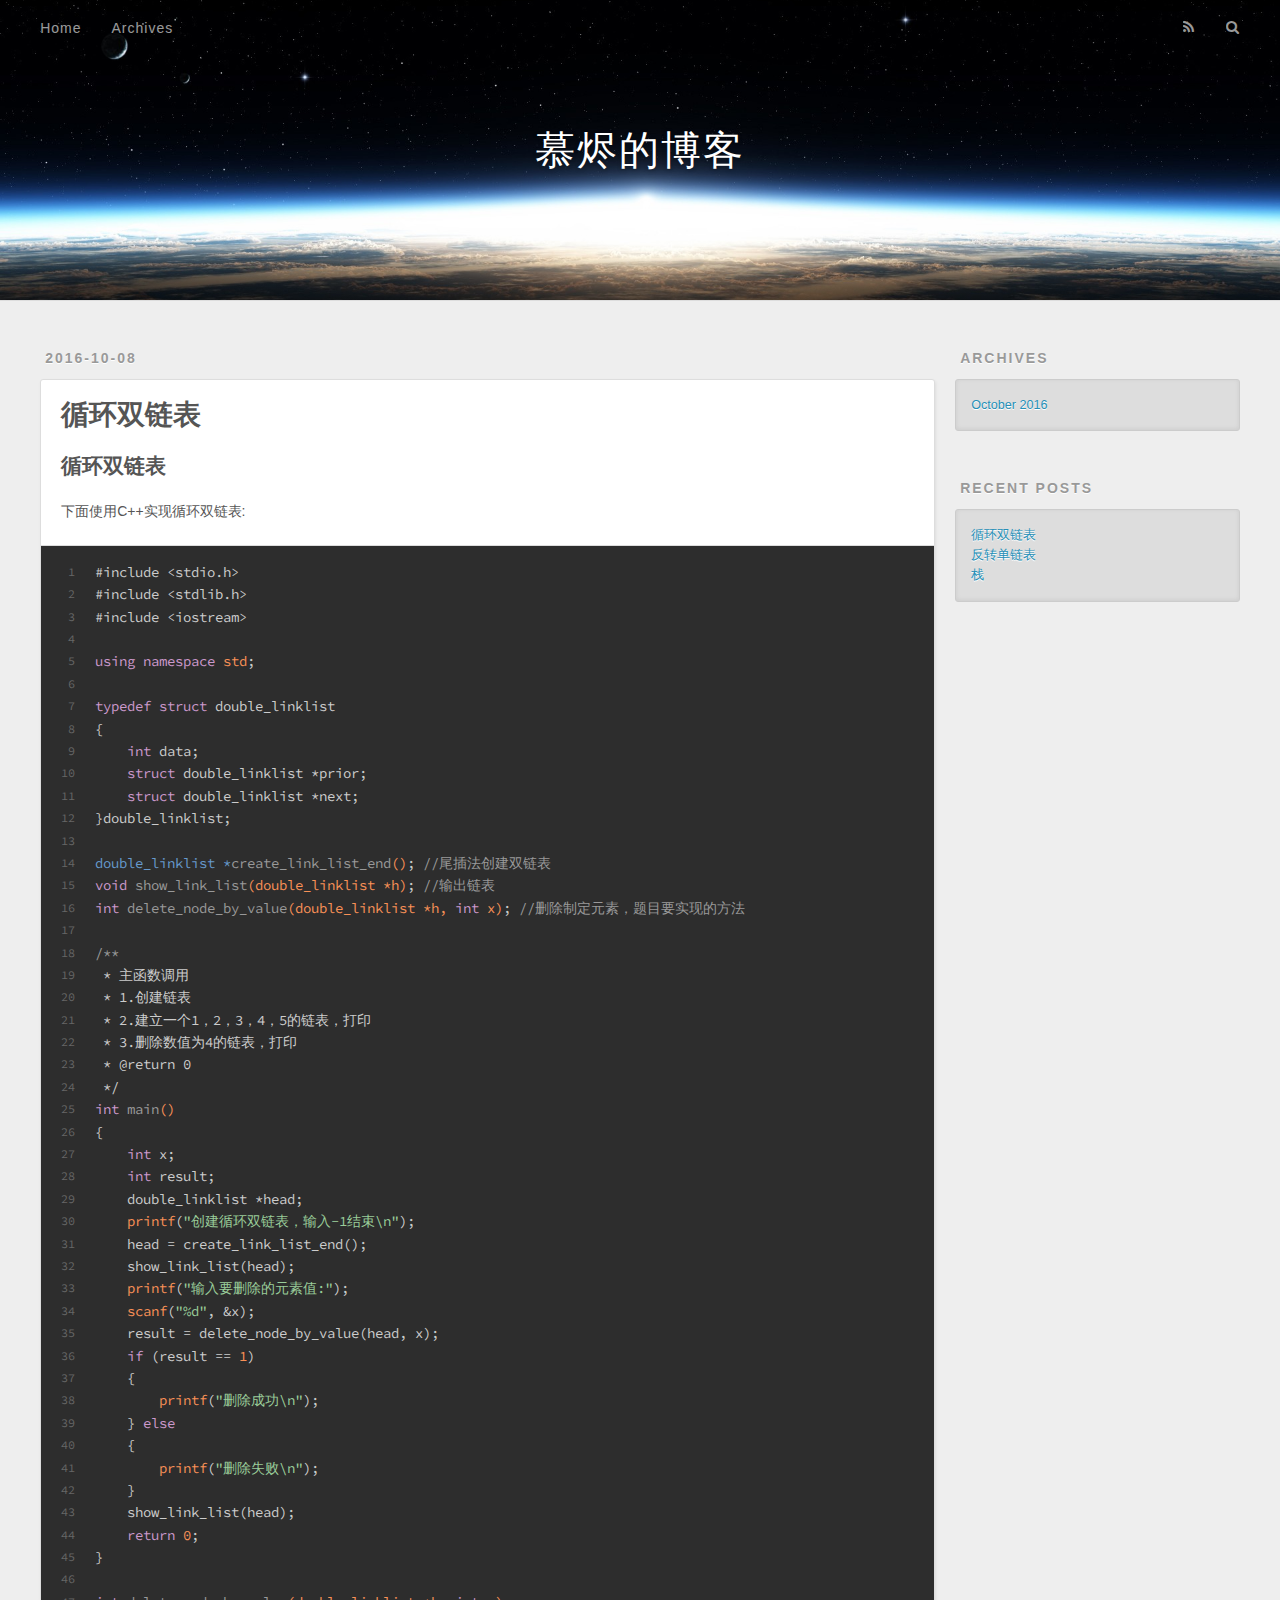
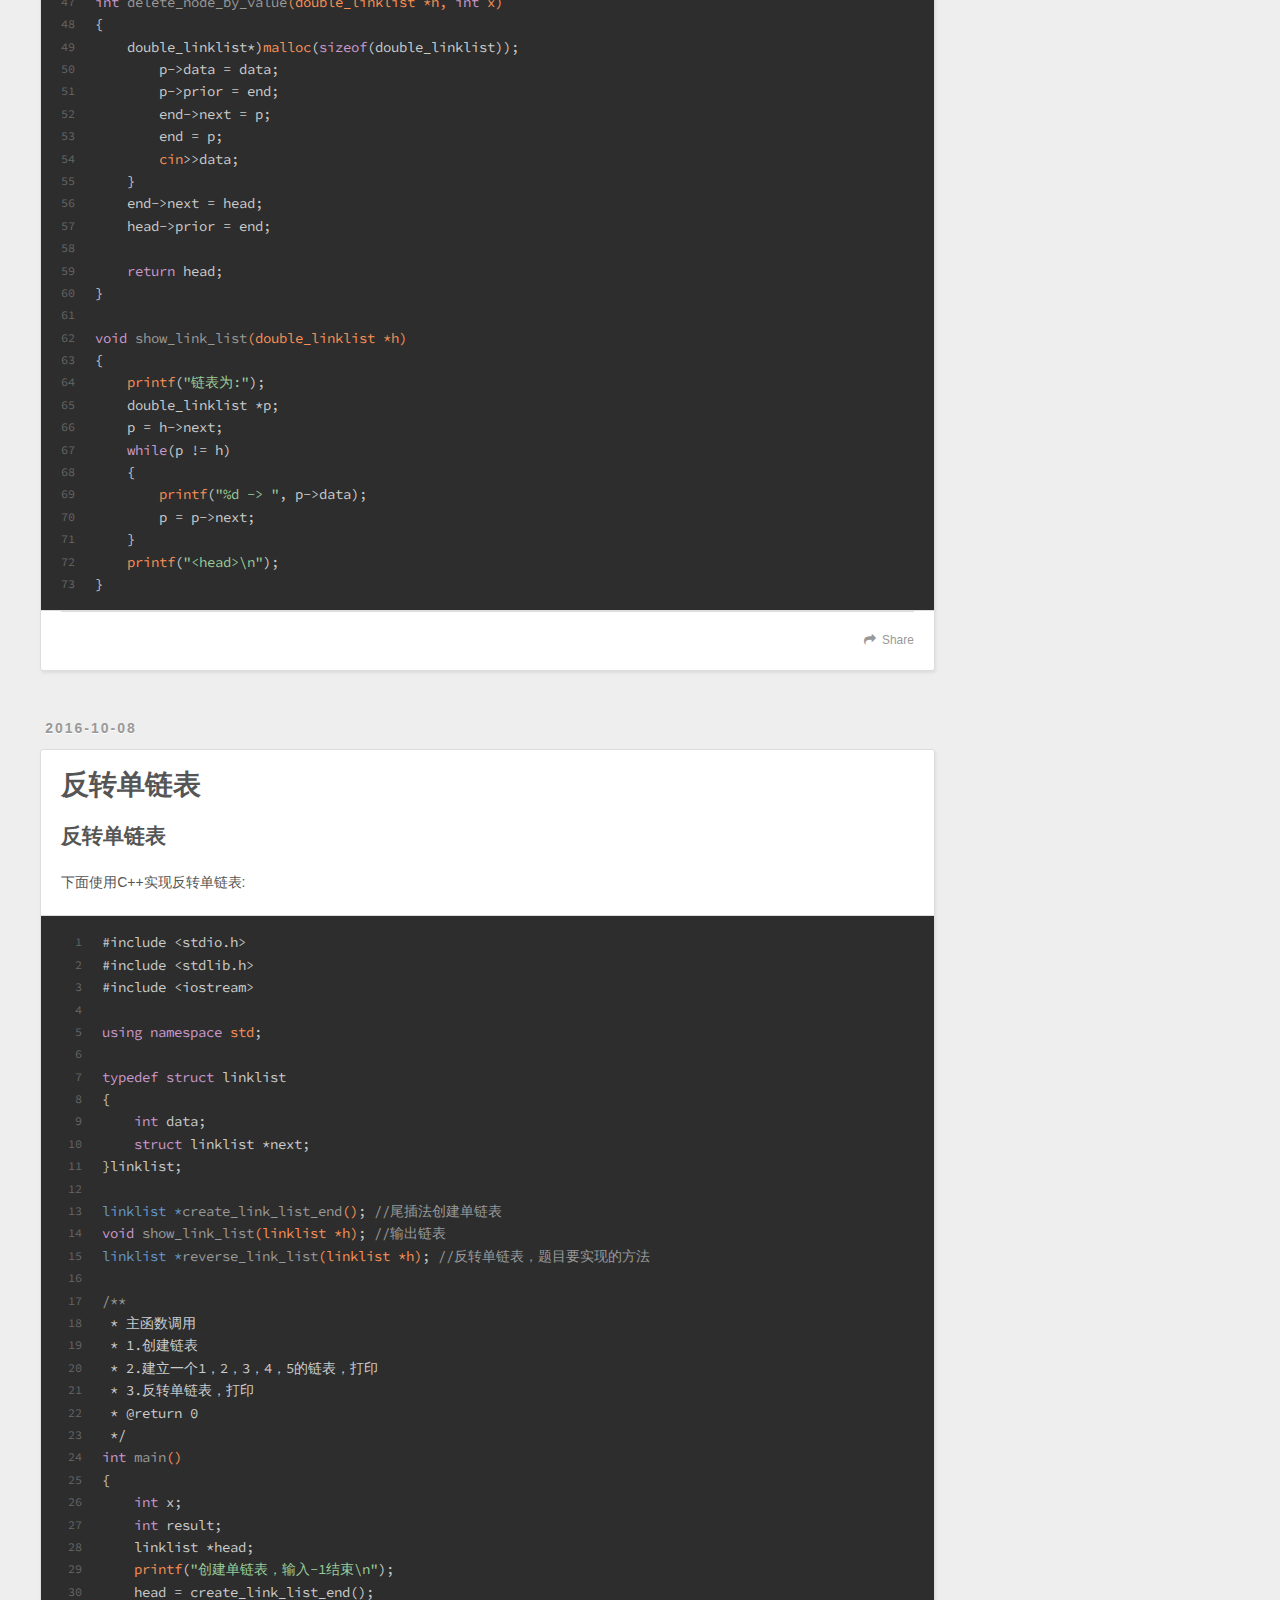
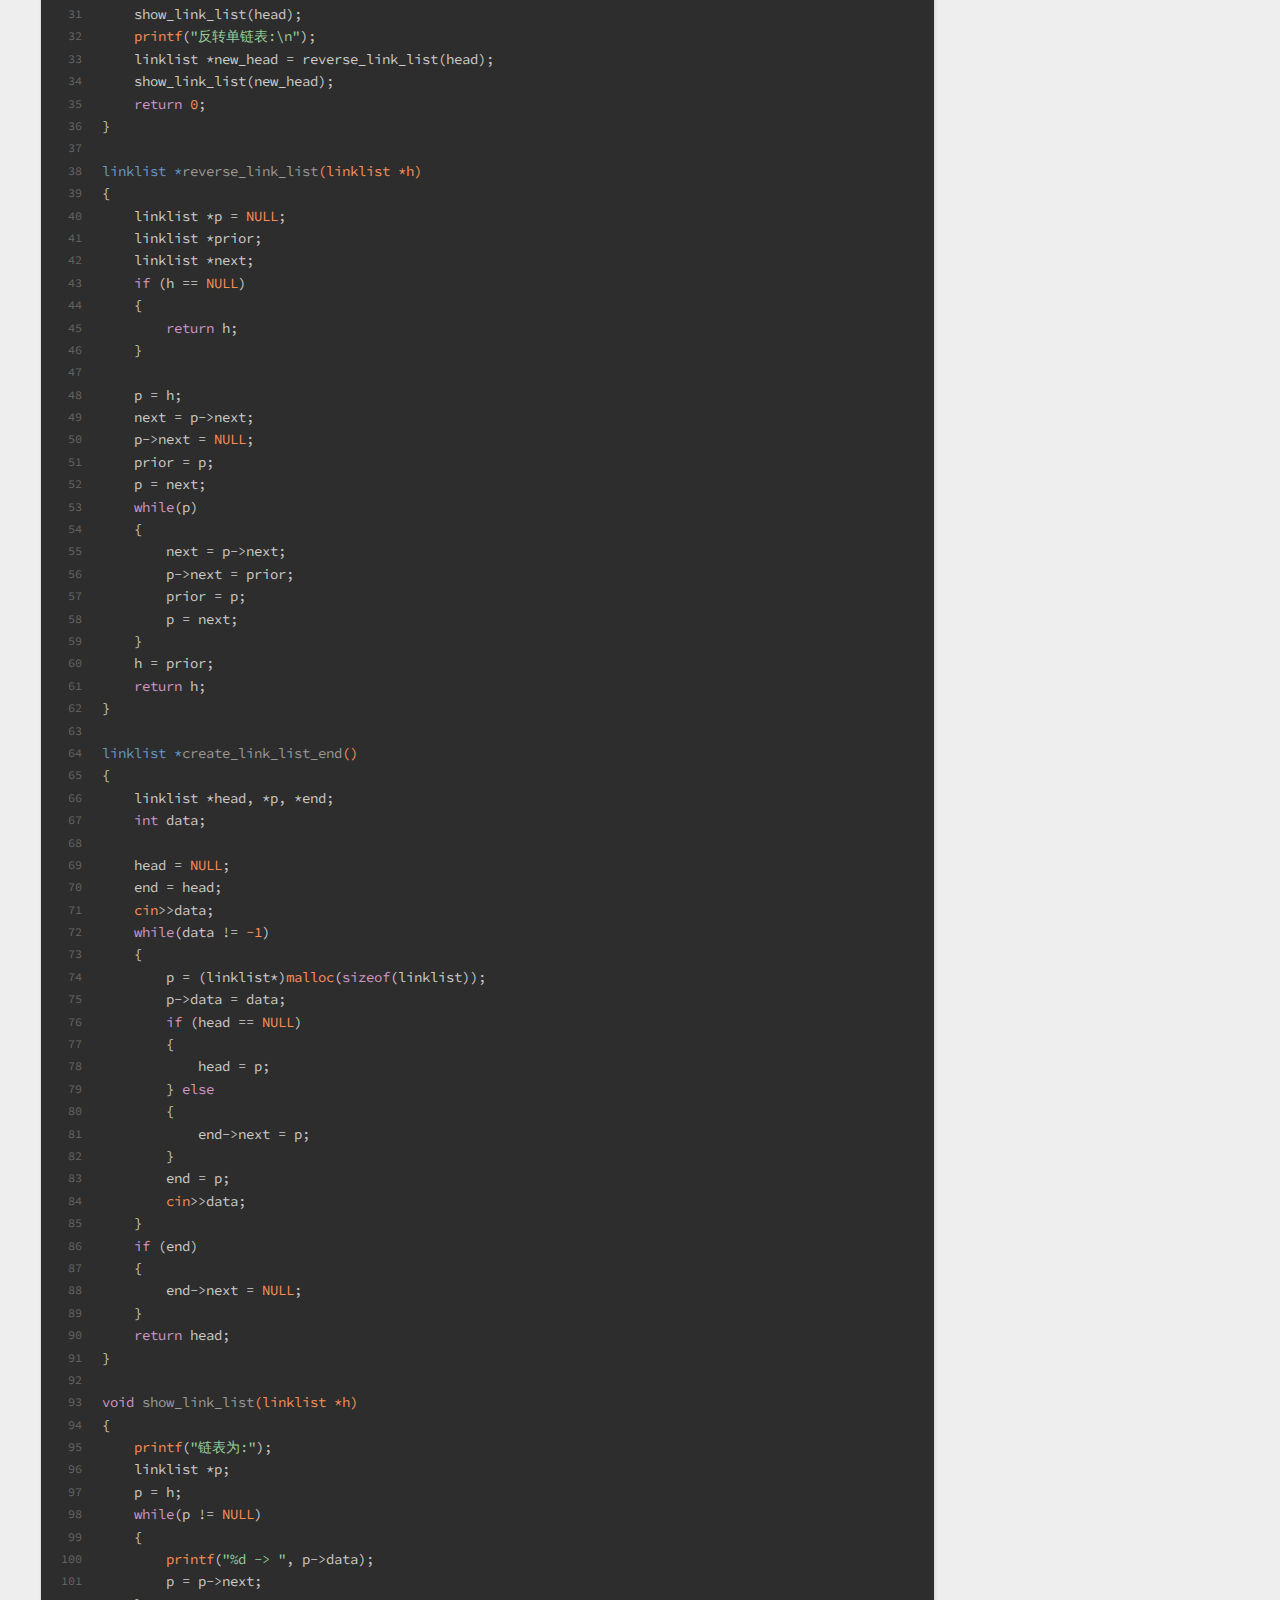
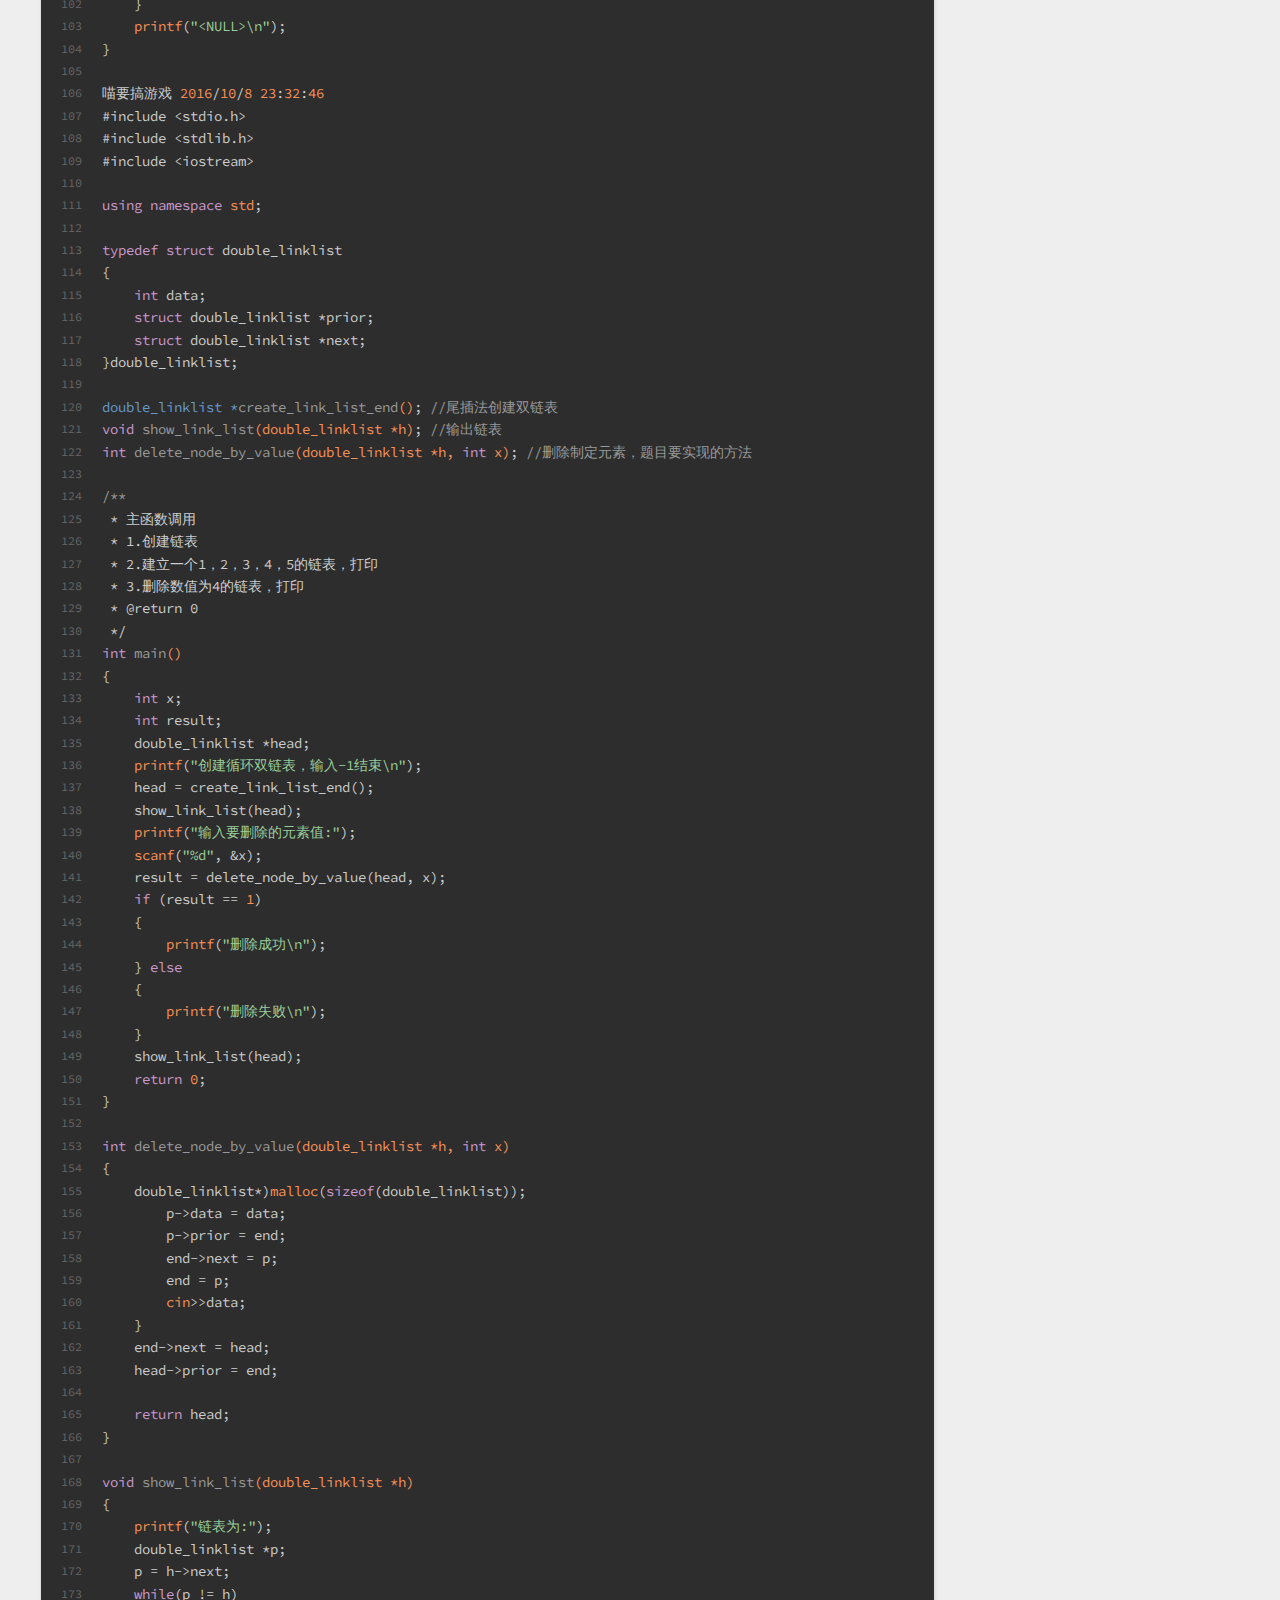
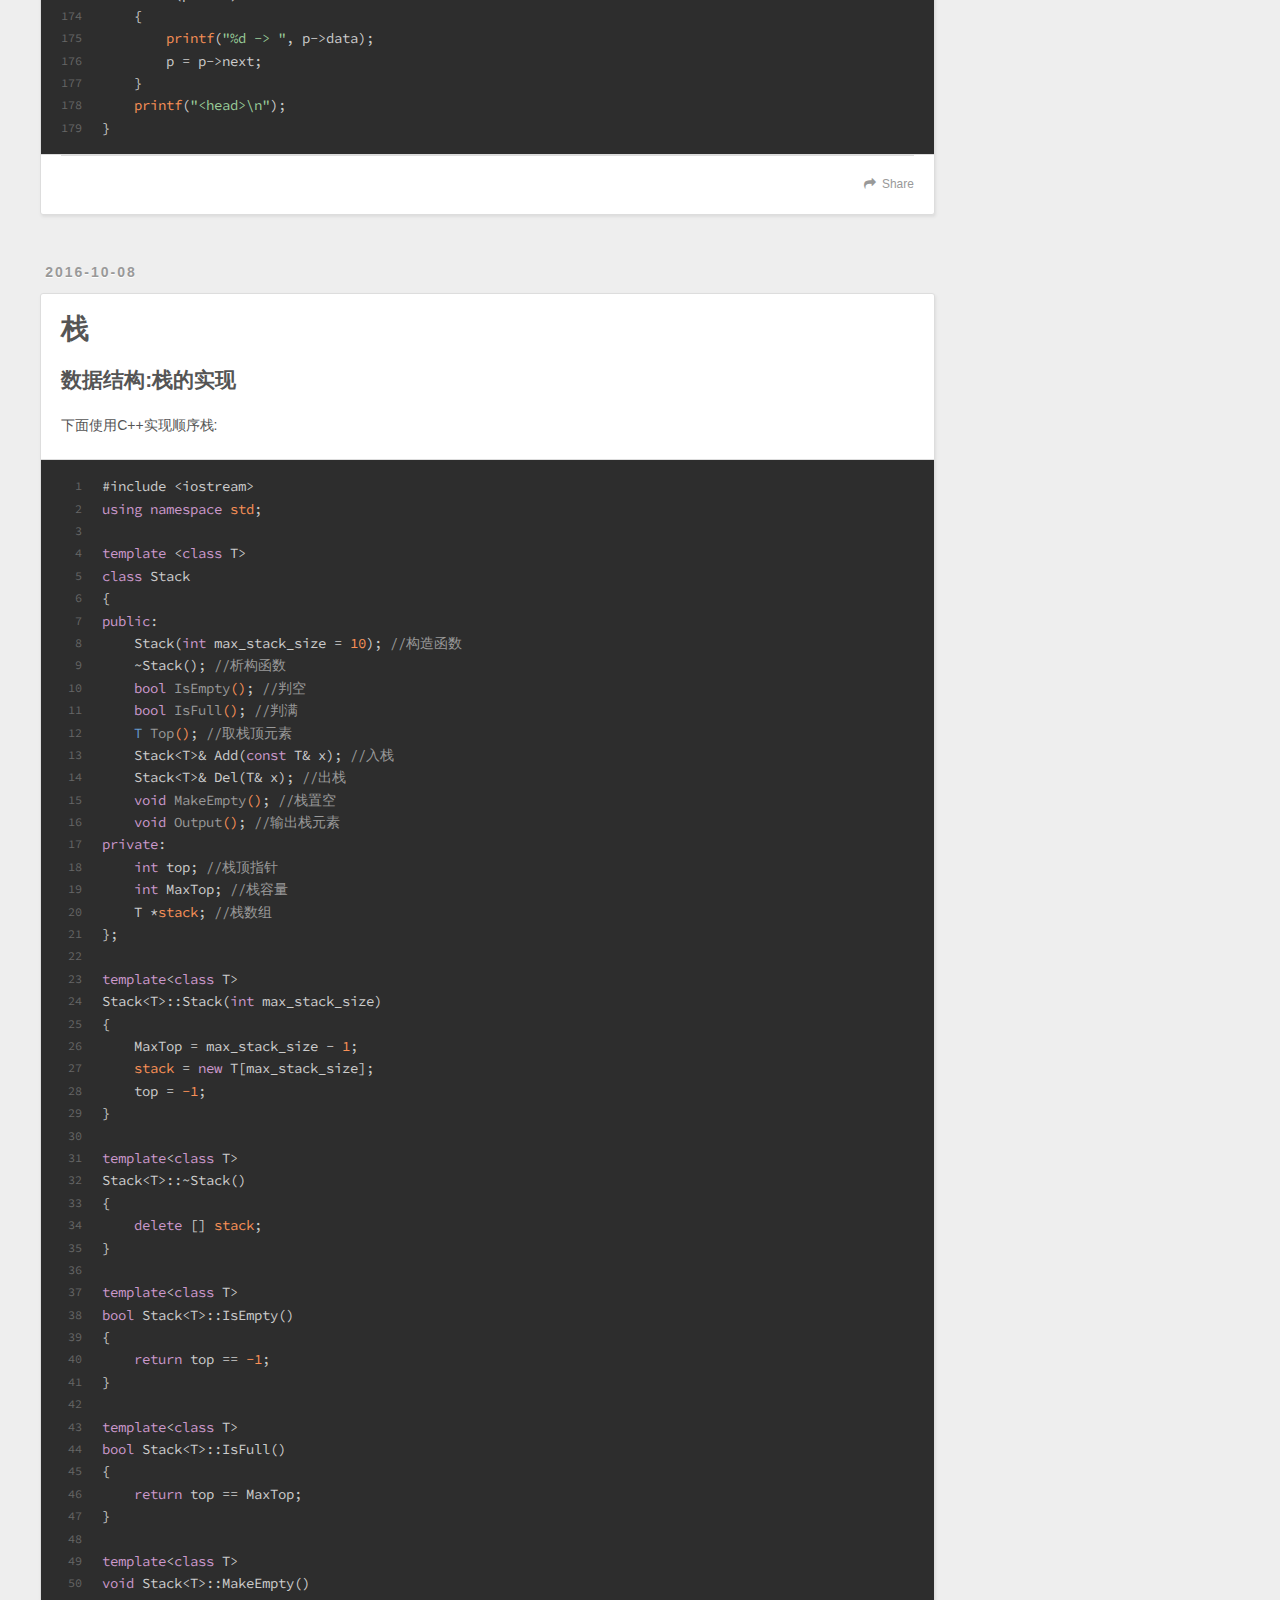
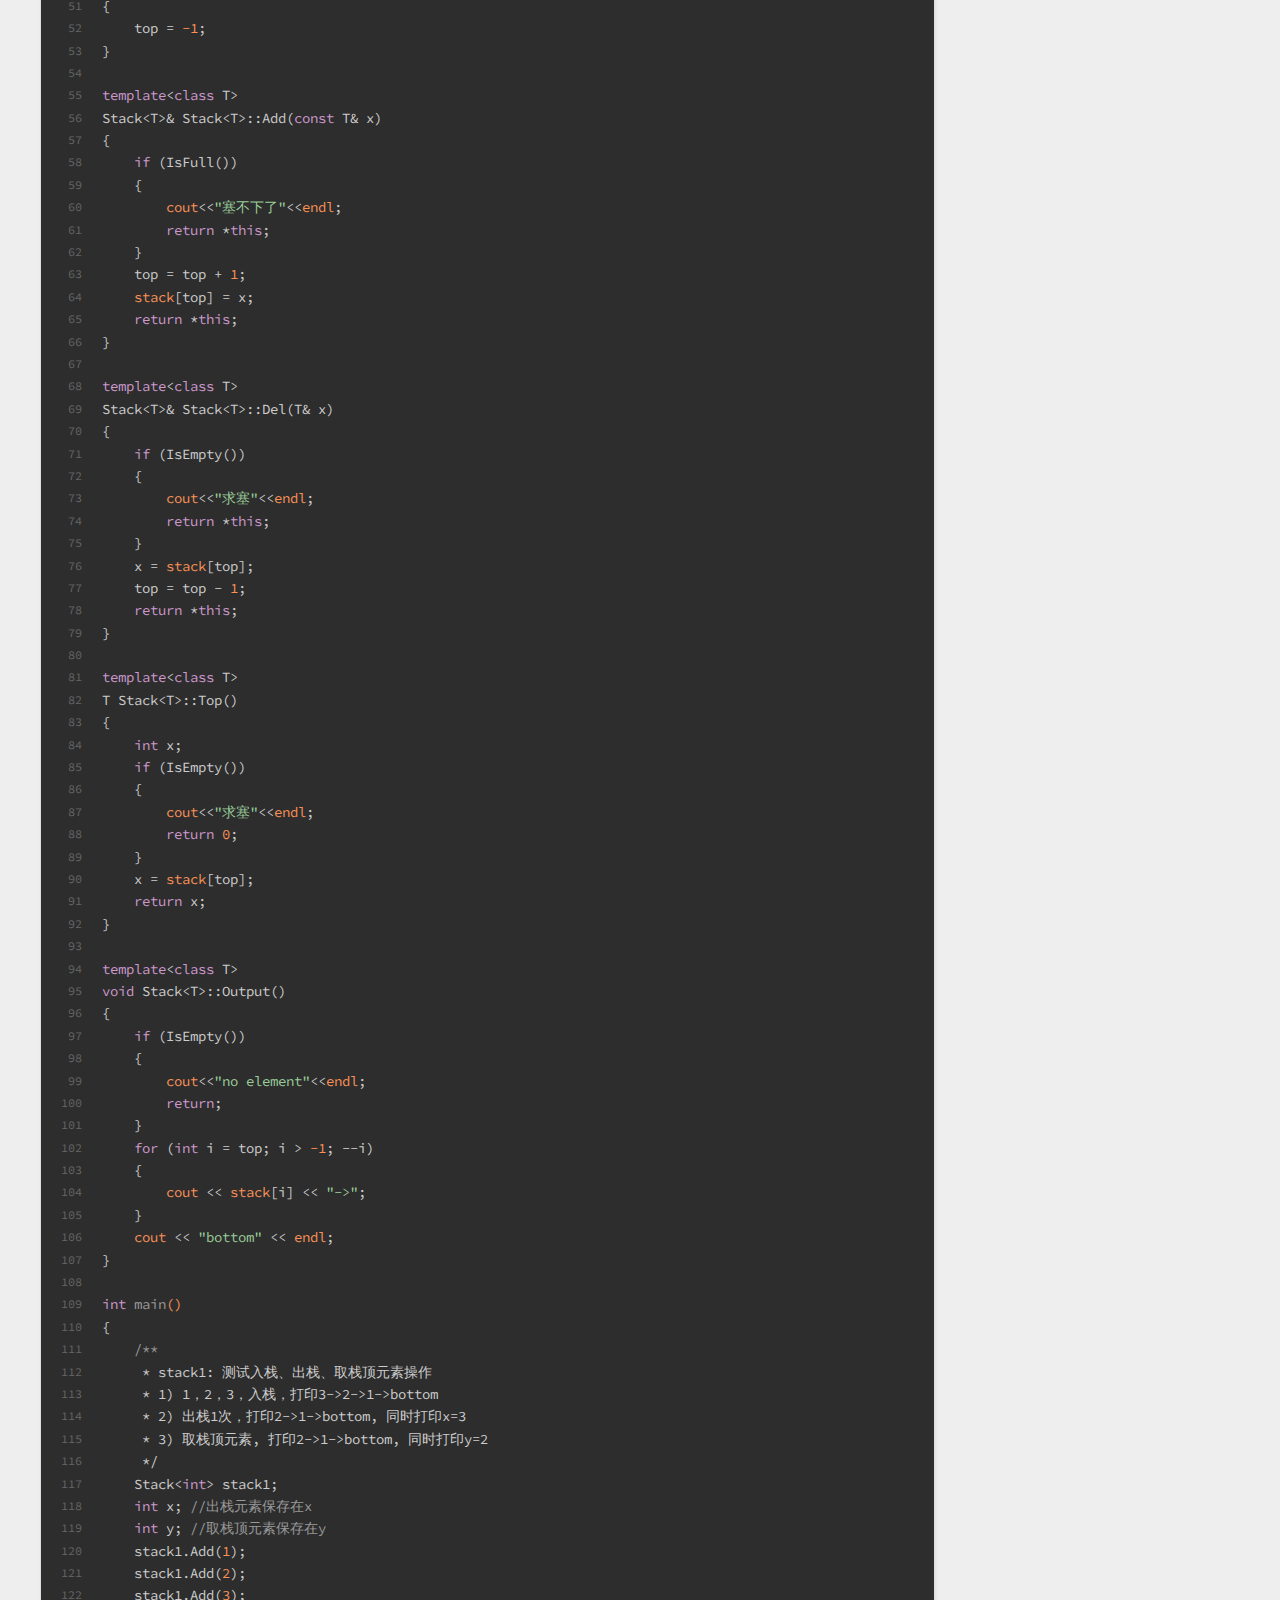
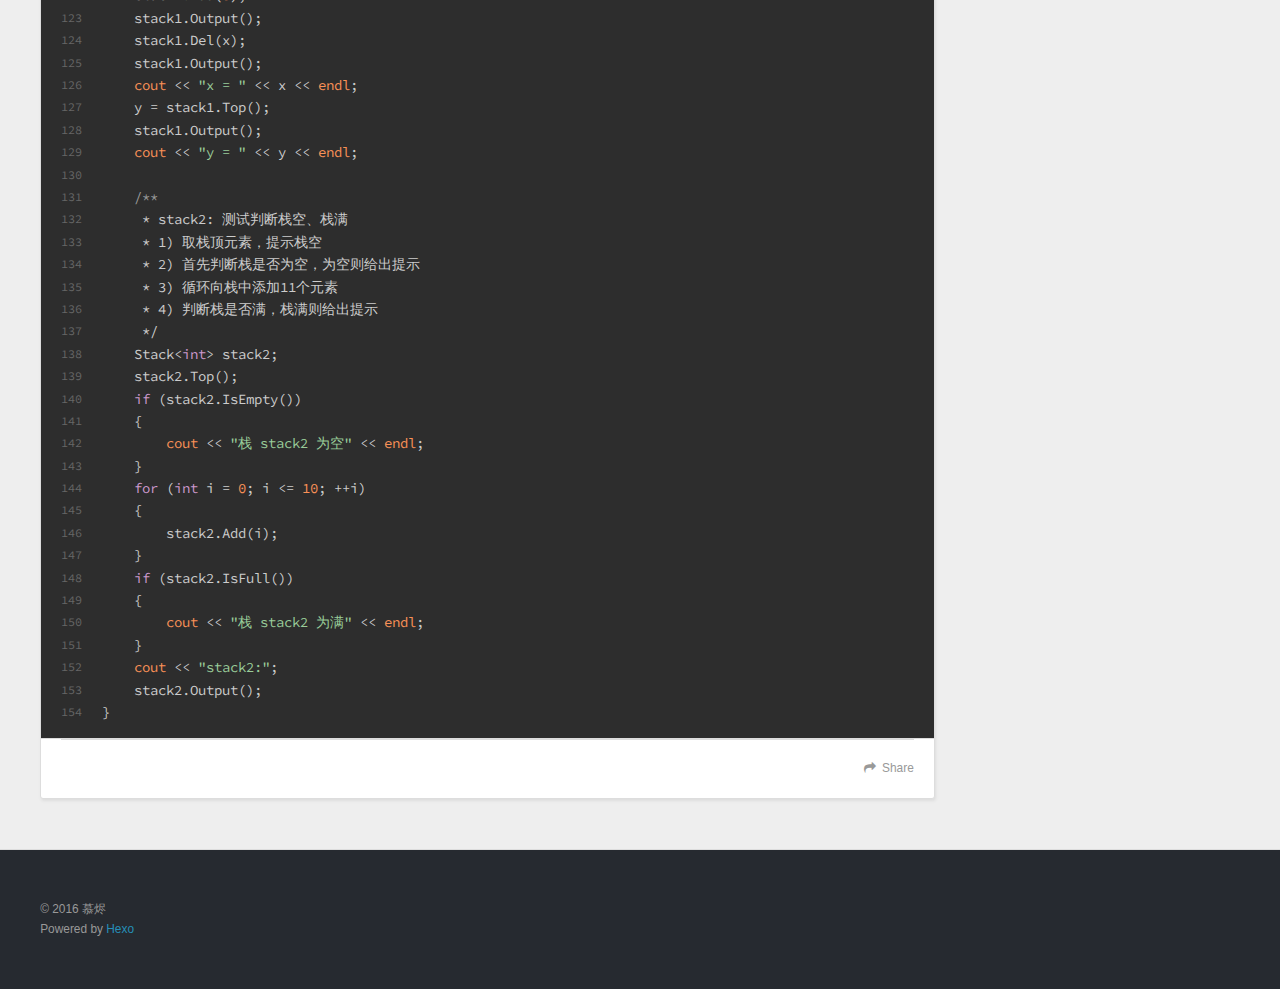
==== commit e19a0b0c: "Site updated: 2016-10-08 23:34:03" ====
--- a/index.html
+++ b/index.html
@@ -61,6 +61,81 @@
       <div class="outer">
         <section id="main">
   
+    <article id="post-double-link-list" class="article article-type-post" itemscope itemprop="blogPost">
+  <div class="article-meta">
+    <a href="/2016/10/08/double-link-list/" class="article-date">
+  <time datetime="2016-10-08T15:28:25.000Z" itemprop="datePublished">2016-10-08</time>
+</a>
+    
+  </div>
+  <div class="article-inner">
+    
+    
+      <header class="article-header">
+        
+  
+    <h1 itemprop="name">
+      <a class="article-title" href="/2016/10/08/double-link-list/">循环双链表</a>
+    </h1>
+  
+
+      </header>
+    
+    <div class="article-entry" itemprop="articleBody">
+      
+        <h2 id="循环双链表"><a href="#循环双链表" class="headerlink" title="循环双链表"></a>循环双链表</h2><p>下面使用C++实现循环双链表:</p>
+<figure class="highlight cpp"><table><tr><td class="gutter"><pre><div class="line">1</div><div class="line">2</div><div class="line">3</div><div class="line">4</div><div class="line">5</div><div class="line">6</div><div class="line">7</div><div class="line">8</div><div class="line">9</div><div class="line">10</div><div class="line">11</div><div class="line">12</div><div class="line">13</div><div class="line">14</div><div class="line">15</div><div class="line">16</div><div class="line">17</div><div class="line">18</div><div class="line">19</div><div class="line">20</div><div class="line">21</div><div class="line">22</div><div class="line">23</div><div class="line">24</div><div class="line">25</div><div class="line">26</div><div class="line">27</div><div class="line">28</div><div class="line">29</div><div class="line">30</div><div class="line">31</div><div class="line">32</div><div class="line">33</div><div class="line">34</div><div class="line">35</div><div class="line">36</div><div class="line">37</div><div class="line">38</div><div class="line">39</div><div class="line">40</div><div class="line">41</div><div class="line">42</div><div class="line">43</div><div class="line">44</div><div class="line">45</div><div class="line">46</div><div class="line">47</div><div class="line">48</div><div class="line">49</div><div class="line">50</div><div class="line">51</div><div class="line">52</div><div class="line">53</div><div class="line">54</div><div class="line">55</div><div class="line">56</div><div class="line">57</div><div class="line">58</div><div class="line">59</div><div class="line">60</div><div class="line">61</div><div class="line">62</div><div class="line">63</div><div class="line">64</div><div class="line">65</div><div class="line">66</div><div class="line">67</div><div class="line">68</div><div class="line">69</div><div class="line">70</div><div class="line">71</div><div class="line">72</div><div class="line">73</div></pre></td><td class="code"><pre><div class="line"><span class="meta">#<span class="meta-keyword">include</span> <span class="meta-string">&lt;stdio.h&gt;</span></span></div><div class="line"><span class="meta">#<span class="meta-keyword">include</span> <span class="meta-string">&lt;stdlib.h&gt;</span></span></div><div class="line"><span class="meta">#<span class="meta-keyword">include</span> <span class="meta-string">&lt;iostream&gt;</span></span></div><div class="line"></div><div class="line"><span class="keyword">using</span> <span class="keyword">namespace</span> <span class="built_in">std</span>;</div><div class="line"></div><div class="line"><span class="keyword">typedef</span> <span class="keyword">struct</span> double_linklist</div><div class="line">&#123;</div><div class="line">    <span class="keyword">int</span> data;</div><div class="line">    <span class="keyword">struct</span> double_linklist *prior;</div><div class="line">    <span class="keyword">struct</span> double_linklist *next;</div><div class="line">&#125;double_linklist;</div><div class="line"></div><div class="line"><span class="function">double_linklist *<span class="title">create_link_list_end</span><span class="params">()</span></span>; <span class="comment">//尾插法创建双链表</span></div><div class="line"><span class="function"><span class="keyword">void</span> <span class="title">show_link_list</span><span class="params">(double_linklist *h)</span></span>; <span class="comment">//输出链表</span></div><div class="line"><span class="function"><span class="keyword">int</span> <span class="title">delete_node_by_value</span><span class="params">(double_linklist *h, <span class="keyword">int</span> x)</span></span>; <span class="comment">//删除制定元素，题目要实现的方法</span></div><div class="line"></div><div class="line"><span class="comment">/**</span></div><div class="line"> * 主函数调用</div><div class="line"> * 1.创建链表</div><div class="line"> * 2.建立一个1，2，3，4，5的链表，打印</div><div class="line"> * 3.删除数值为4的链表，打印</div><div class="line"> * @return 0</div><div class="line"> */</div><div class="line"><span class="function"><span class="keyword">int</span> <span class="title">main</span><span class="params">()</span></span></div><div class="line">&#123;</div><div class="line">    <span class="keyword">int</span> x;</div><div class="line">    <span class="keyword">int</span> result;</div><div class="line">    double_linklist *head;</div><div class="line">    <span class="built_in">printf</span>(<span class="string">"创建循环双链表，输入-1结束\n"</span>);</div><div class="line">    head = create_link_list_end();</div><div class="line">    show_link_list(head);</div><div class="line">    <span class="built_in">printf</span>(<span class="string">"输入要删除的元素值:"</span>);</div><div class="line">    <span class="built_in">scanf</span>(<span class="string">"%d"</span>, &amp;x);</div><div class="line">    result = delete_node_by_value(head, x);</div><div class="line">    <span class="keyword">if</span> (result == <span class="number">1</span>)</div><div class="line">    &#123;</div><div class="line">        <span class="built_in">printf</span>(<span class="string">"删除成功\n"</span>);</div><div class="line">    &#125; <span class="keyword">else</span> </div><div class="line">    &#123;</div><div class="line">        <span class="built_in">printf</span>(<span class="string">"删除失败\n"</span>);</div><div class="line">    &#125;</div><div class="line">    show_link_list(head);</div><div class="line">    <span class="keyword">return</span> <span class="number">0</span>;</div><div class="line">&#125;</div><div class="line"></div><div class="line"><span class="function"><span class="keyword">int</span> <span class="title">delete_node_by_value</span><span class="params">(double_linklist *h, <span class="keyword">int</span> x)</span> </span></div><div class="line">&#123;   </div><div class="line">    double_linklist*)<span class="built_in">malloc</span>(<span class="keyword">sizeof</span>(double_linklist));</div><div class="line">        p-&gt;data = data;</div><div class="line">        p-&gt;prior = end;</div><div class="line">        end-&gt;next = p;</div><div class="line">        end = p;</div><div class="line">        <span class="built_in">cin</span>&gt;&gt;data;</div><div class="line">    &#125;</div><div class="line">    end-&gt;next = head;</div><div class="line">    head-&gt;prior = end;</div><div class="line"></div><div class="line">    <span class="keyword">return</span> head;</div><div class="line">&#125;</div><div class="line"></div><div class="line"><span class="function"><span class="keyword">void</span> <span class="title">show_link_list</span><span class="params">(double_linklist *h)</span></span></div><div class="line">&#123;</div><div class="line">    <span class="built_in">printf</span>(<span class="string">"链表为:"</span>);</div><div class="line">    double_linklist *p;</div><div class="line">    p = h-&gt;next;</div><div class="line">    <span class="keyword">while</span>(p != h)</div><div class="line">    &#123;</div><div class="line">        <span class="built_in">printf</span>(<span class="string">"%d -&gt; "</span>, p-&gt;data);</div><div class="line">        p = p-&gt;next;</div><div class="line">    &#125;</div><div class="line">    <span class="built_in">printf</span>(<span class="string">"&lt;head&gt;\n"</span>);</div><div class="line">&#125;</div></pre></td></tr></table></figure>
+
+      
+    </div>
+    <footer class="article-footer">
+      <a data-url="http://yoursite.com/2016/10/08/double-link-list/" data-id="ciu1d2e3i0002qku7o67uk048" class="article-share-link">Share</a>
+      
+      
+    </footer>
+  </div>
+  
+</article>
+
+
+  
+    <article id="post-reverse-link-list" class="article article-type-post" itemscope itemprop="blogPost">
+  <div class="article-meta">
+    <a href="/2016/10/08/reverse-link-list/" class="article-date">
+  <time datetime="2016-10-08T15:25:52.000Z" itemprop="datePublished">2016-10-08</time>
+</a>
+    
+  </div>
+  <div class="article-inner">
+    
+    
+      <header class="article-header">
+        
+  
+    <h1 itemprop="name">
+      <a class="article-title" href="/2016/10/08/reverse-link-list/">反转单链表</a>
+    </h1>
+  
+
+      </header>
+    
+    <div class="article-entry" itemprop="articleBody">
+      
+        <h2 id="反转单链表"><a href="#反转单链表" class="headerlink" title="反转单链表"></a>反转单链表</h2><p>下面使用C++实现反转单链表:</p>
+<figure class="highlight cpp"><table><tr><td class="gutter"><pre><div class="line">1</div><div class="line">2</div><div class="line">3</div><div class="line">4</div><div class="line">5</div><div class="line">6</div><div class="line">7</div><div class="line">8</div><div class="line">9</div><div class="line">10</div><div class="line">11</div><div class="line">12</div><div class="line">13</div><div class="line">14</div><div class="line">15</div><div class="line">16</div><div class="line">17</div><div class="line">18</div><div class="line">19</div><div class="line">20</div><div class="line">21</div><div class="line">22</div><div class="line">23</div><div class="line">24</div><div class="line">25</div><div class="line">26</div><div class="line">27</div><div class="line">28</div><div class="line">29</div><div class="line">30</div><div class="line">31</div><div class="line">32</div><div class="line">33</div><div class="line">34</div><div class="line">35</div><div class="line">36</div><div class="line">37</div><div class="line">38</div><div class="line">39</div><div class="line">40</div><div class="line">41</div><div class="line">42</div><div class="line">43</div><div class="line">44</div><div class="line">45</div><div class="line">46</div><div class="line">47</div><div class="line">48</div><div class="line">49</div><div class="line">50</div><div class="line">51</div><div class="line">52</div><div class="line">53</div><div class="line">54</div><div class="line">55</div><div class="line">56</div><div class="line">57</div><div class="line">58</div><div class="line">59</div><div class="line">60</div><div class="line">61</div><div class="line">62</div><div class="line">63</div><div class="line">64</div><div class="line">65</div><div class="line">66</div><div class="line">67</div><div class="line">68</div><div class="line">69</div><div class="line">70</div><div class="line">71</div><div class="line">72</div><div class="line">73</div><div class="line">74</div><div class="line">75</div><div class="line">76</div><div class="line">77</div><div class="line">78</div><div class="line">79</div><div class="line">80</div><div class="line">81</div><div class="line">82</div><div class="line">83</div><div class="line">84</div><div class="line">85</div><div class="line">86</div><div class="line">87</div><div class="line">88</div><div class="line">89</div><div class="line">90</div><div class="line">91</div><div class="line">92</div><div class="line">93</div><div class="line">94</div><div class="line">95</div><div class="line">96</div><div class="line">97</div><div class="line">98</div><div class="line">99</div><div class="line">100</div><div class="line">101</div><div class="line">102</div><div class="line">103</div><div class="line">104</div><div class="line">105</div><div class="line">106</div><div class="line">107</div><div class="line">108</div><div class="line">109</div><div class="line">110</div><div class="line">111</div><div class="line">112</div><div class="line">113</div><div class="line">114</div><div class="line">115</div><div class="line">116</div><div class="line">117</div><div class="line">118</div><div class="line">119</div><div class="line">120</div><div class="line">121</div><div class="line">122</div><div class="line">123</div><div class="line">124</div><div class="line">125</div><div class="line">126</div><div class="line">127</div><div class="line">128</div><div class="line">129</div><div class="line">130</div><div class="line">131</div><div class="line">132</div><div class="line">133</div><div class="line">134</div><div class="line">135</div><div class="line">136</div><div class="line">137</div><div class="line">138</div><div class="line">139</div><div class="line">140</div><div class="line">141</div><div class="line">142</div><div class="line">143</div><div class="line">144</div><div class="line">145</div><div class="line">146</div><div class="line">147</div><div class="line">148</div><div class="line">149</div><div class="line">150</div><div class="line">151</div><div class="line">152</div><div class="line">153</div><div class="line">154</div><div class="line">155</div><div class="line">156</div><div class="line">157</div><div class="line">158</div><div class="line">159</div><div class="line">160</div><div class="line">161</div><div class="line">162</div><div class="line">163</div><div class="line">164</div><div class="line">165</div><div class="line">166</div><div class="line">167</div><div class="line">168</div><div class="line">169</div><div class="line">170</div><div class="line">171</div><div class="line">172</div><div class="line">173</div><div class="line">174</div><div class="line">175</div><div class="line">176</div><div class="line">177</div><div class="line">178</div><div class="line">179</div></pre></td><td class="code"><pre><div class="line"><span class="meta">#<span class="meta-keyword">include</span> <span class="meta-string">&lt;stdio.h&gt;</span></span></div><div class="line"><span class="meta">#<span class="meta-keyword">include</span> <span class="meta-string">&lt;stdlib.h&gt;</span></span></div><div class="line"><span class="meta">#<span class="meta-keyword">include</span> <span class="meta-string">&lt;iostream&gt;</span></span></div><div class="line"></div><div class="line"><span class="keyword">using</span> <span class="keyword">namespace</span> <span class="built_in">std</span>;</div><div class="line"></div><div class="line"><span class="keyword">typedef</span> <span class="keyword">struct</span> linklist</div><div class="line">&#123;</div><div class="line">    <span class="keyword">int</span> data;</div><div class="line">    <span class="keyword">struct</span> linklist *next;</div><div class="line">&#125;linklist;</div><div class="line"></div><div class="line"><span class="function">linklist *<span class="title">create_link_list_end</span><span class="params">()</span></span>; <span class="comment">//尾插法创建单链表</span></div><div class="line"><span class="function"><span class="keyword">void</span> <span class="title">show_link_list</span><span class="params">(linklist *h)</span></span>; <span class="comment">//输出链表</span></div><div class="line"><span class="function">linklist *<span class="title">reverse_link_list</span><span class="params">(linklist *h)</span></span>; <span class="comment">//反转单链表，题目要实现的方法</span></div><div class="line"></div><div class="line"><span class="comment">/**</span></div><div class="line"> * 主函数调用</div><div class="line"> * 1.创建链表</div><div class="line"> * 2.建立一个1，2，3，4，5的链表，打印</div><div class="line"> * 3.反转单链表，打印</div><div class="line"> * @return 0</div><div class="line"> */</div><div class="line"><span class="function"><span class="keyword">int</span> <span class="title">main</span><span class="params">()</span></span></div><div class="line">&#123;</div><div class="line">    <span class="keyword">int</span> x;</div><div class="line">    <span class="keyword">int</span> result;</div><div class="line">    linklist *head;</div><div class="line">    <span class="built_in">printf</span>(<span class="string">"创建单链表，输入-1结束\n"</span>);</div><div class="line">    head = create_link_list_end();</div><div class="line">    show_link_list(head);</div><div class="line">    <span class="built_in">printf</span>(<span class="string">"反转单链表:\n"</span>);</div><div class="line">    linklist *new_head = reverse_link_list(head);</div><div class="line">    show_link_list(new_head);</div><div class="line">    <span class="keyword">return</span> <span class="number">0</span>;</div><div class="line">&#125;</div><div class="line"></div><div class="line"><span class="function">linklist *<span class="title">reverse_link_list</span><span class="params">(linklist *h)</span></span></div><div class="line">&#123;</div><div class="line">    linklist *p = <span class="literal">NULL</span>;</div><div class="line">    linklist *prior;</div><div class="line">    linklist *next;</div><div class="line">    <span class="keyword">if</span> (h == <span class="literal">NULL</span>)</div><div class="line">    &#123;</div><div class="line">        <span class="keyword">return</span> h;</div><div class="line">    &#125;</div><div class="line"></div><div class="line">    p = h;</div><div class="line">    next = p-&gt;next;</div><div class="line">    p-&gt;next = <span class="literal">NULL</span>;</div><div class="line">    prior = p;</div><div class="line">    p = next;</div><div class="line">    <span class="keyword">while</span>(p)</div><div class="line">    &#123;</div><div class="line">        next = p-&gt;next;</div><div class="line">        p-&gt;next = prior;</div><div class="line">        prior = p;</div><div class="line">        p = next;</div><div class="line">    &#125;</div><div class="line">    h = prior;</div><div class="line">    <span class="keyword">return</span> h;</div><div class="line">&#125;</div><div class="line"></div><div class="line"><span class="function">linklist *<span class="title">create_link_list_end</span><span class="params">()</span></span></div><div class="line">&#123;</div><div class="line">    linklist *head, *p, *end;</div><div class="line">    <span class="keyword">int</span> data;</div><div class="line"></div><div class="line">    head = <span class="literal">NULL</span>;</div><div class="line">    end = head;</div><div class="line">    <span class="built_in">cin</span>&gt;&gt;data;</div><div class="line">    <span class="keyword">while</span>(data != <span class="number">-1</span>)</div><div class="line">    &#123;</div><div class="line">        p = (linklist*)<span class="built_in">malloc</span>(<span class="keyword">sizeof</span>(linklist));</div><div class="line">        p-&gt;data = data;</div><div class="line">        <span class="keyword">if</span> (head == <span class="literal">NULL</span>)</div><div class="line">        &#123;</div><div class="line">            head = p;</div><div class="line">        &#125; <span class="keyword">else</span> </div><div class="line">        &#123;</div><div class="line">            end-&gt;next = p;   </div><div class="line">        &#125;</div><div class="line">        end = p;</div><div class="line">        <span class="built_in">cin</span>&gt;&gt;data;</div><div class="line">    &#125;</div><div class="line">    <span class="keyword">if</span> (end)</div><div class="line">    &#123;</div><div class="line">        end-&gt;next = <span class="literal">NULL</span>;</div><div class="line">    &#125;</div><div class="line">    <span class="keyword">return</span> head;</div><div class="line">&#125;</div><div class="line"></div><div class="line"><span class="function"><span class="keyword">void</span> <span class="title">show_link_list</span><span class="params">(linklist *h)</span></span></div><div class="line">&#123;</div><div class="line">    <span class="built_in">printf</span>(<span class="string">"链表为:"</span>);</div><div class="line">    linklist *p;</div><div class="line">    p = h;</div><div class="line">    <span class="keyword">while</span>(p != <span class="literal">NULL</span>)</div><div class="line">    &#123;</div><div class="line">        <span class="built_in">printf</span>(<span class="string">"%d -&gt; "</span>, p-&gt;data);</div><div class="line">        p = p-&gt;next;</div><div class="line">    &#125;</div><div class="line">    <span class="built_in">printf</span>(<span class="string">"&lt;NULL&gt;\n"</span>);</div><div class="line">&#125;</div><div class="line"></div><div class="line">喵要搞游戏 <span class="number">2016</span>/<span class="number">10</span>/<span class="number">8</span> <span class="number">23</span>:<span class="number">32</span>:<span class="number">46</span></div><div class="line"><span class="meta">#<span class="meta-keyword">include</span> <span class="meta-string">&lt;stdio.h&gt;</span></span></div><div class="line"><span class="meta">#<span class="meta-keyword">include</span> <span class="meta-string">&lt;stdlib.h&gt;</span></span></div><div class="line"><span class="meta">#<span class="meta-keyword">include</span> <span class="meta-string">&lt;iostream&gt;</span></span></div><div class="line"></div><div class="line"><span class="keyword">using</span> <span class="keyword">namespace</span> <span class="built_in">std</span>;</div><div class="line"></div><div class="line"><span class="keyword">typedef</span> <span class="keyword">struct</span> double_linklist</div><div class="line">&#123;</div><div class="line">    <span class="keyword">int</span> data;</div><div class="line">    <span class="keyword">struct</span> double_linklist *prior;</div><div class="line">    <span class="keyword">struct</span> double_linklist *next;</div><div class="line">&#125;double_linklist;</div><div class="line"></div><div class="line"><span class="function">double_linklist *<span class="title">create_link_list_end</span><span class="params">()</span></span>; <span class="comment">//尾插法创建双链表</span></div><div class="line"><span class="function"><span class="keyword">void</span> <span class="title">show_link_list</span><span class="params">(double_linklist *h)</span></span>; <span class="comment">//输出链表</span></div><div class="line"><span class="function"><span class="keyword">int</span> <span class="title">delete_node_by_value</span><span class="params">(double_linklist *h, <span class="keyword">int</span> x)</span></span>; <span class="comment">//删除制定元素，题目要实现的方法</span></div><div class="line"></div><div class="line"><span class="comment">/**</span></div><div class="line"> * 主函数调用</div><div class="line"> * 1.创建链表</div><div class="line"> * 2.建立一个1，2，3，4，5的链表，打印</div><div class="line"> * 3.删除数值为4的链表，打印</div><div class="line"> * @return 0</div><div class="line"> */</div><div class="line"><span class="function"><span class="keyword">int</span> <span class="title">main</span><span class="params">()</span></span></div><div class="line">&#123;</div><div class="line">    <span class="keyword">int</span> x;</div><div class="line">    <span class="keyword">int</span> result;</div><div class="line">    double_linklist *head;</div><div class="line">    <span class="built_in">printf</span>(<span class="string">"创建循环双链表，输入-1结束\n"</span>);</div><div class="line">    head = create_link_list_end();</div><div class="line">    show_link_list(head);</div><div class="line">    <span class="built_in">printf</span>(<span class="string">"输入要删除的元素值:"</span>);</div><div class="line">    <span class="built_in">scanf</span>(<span class="string">"%d"</span>, &amp;x);</div><div class="line">    result = delete_node_by_value(head, x);</div><div class="line">    <span class="keyword">if</span> (result == <span class="number">1</span>)</div><div class="line">    &#123;</div><div class="line">        <span class="built_in">printf</span>(<span class="string">"删除成功\n"</span>);</div><div class="line">    &#125; <span class="keyword">else</span> </div><div class="line">    &#123;</div><div class="line">        <span class="built_in">printf</span>(<span class="string">"删除失败\n"</span>);</div><div class="line">    &#125;</div><div class="line">    show_link_list(head);</div><div class="line">    <span class="keyword">return</span> <span class="number">0</span>;</div><div class="line">&#125;</div><div class="line"></div><div class="line"><span class="function"><span class="keyword">int</span> <span class="title">delete_node_by_value</span><span class="params">(double_linklist *h, <span class="keyword">int</span> x)</span> </span></div><div class="line">&#123;   </div><div class="line">    double_linklist*)<span class="built_in">malloc</span>(<span class="keyword">sizeof</span>(double_linklist));</div><div class="line">        p-&gt;data = data;</div><div class="line">        p-&gt;prior = end;</div><div class="line">        end-&gt;next = p;</div><div class="line">        end = p;</div><div class="line">        <span class="built_in">cin</span>&gt;&gt;data;</div><div class="line">    &#125;</div><div class="line">    end-&gt;next = head;</div><div class="line">    head-&gt;prior = end;</div><div class="line"></div><div class="line">    <span class="keyword">return</span> head;</div><div class="line">&#125;</div><div class="line"></div><div class="line"><span class="function"><span class="keyword">void</span> <span class="title">show_link_list</span><span class="params">(double_linklist *h)</span></span></div><div class="line">&#123;</div><div class="line">    <span class="built_in">printf</span>(<span class="string">"链表为:"</span>);</div><div class="line">    double_linklist *p;</div><div class="line">    p = h-&gt;next;</div><div class="line">    <span class="keyword">while</span>(p != h)</div><div class="line">    &#123;</div><div class="line">        <span class="built_in">printf</span>(<span class="string">"%d -&gt; "</span>, p-&gt;data);</div><div class="line">        p = p-&gt;next;</div><div class="line">    &#125;</div><div class="line">    <span class="built_in">printf</span>(<span class="string">"&lt;head&gt;\n"</span>);</div><div class="line">&#125;</div></pre></td></tr></table></figure>
+      
+    </div>
+    <footer class="article-footer">
+      <a data-url="http://yoursite.com/2016/10/08/reverse-link-list/" data-id="ciu1d2e3a0000qku7y4lwhi6u" class="article-share-link">Share</a>
+      
+      
+    </footer>
+  </div>
+  
+</article>
+
+
+  
     <article id="post-stack" class="article article-type-post" itemscope itemprop="blogPost">
   <div class="article-meta">
     <a href="/2016/10/08/stack/" class="article-date">
@@ -75,7 +150,7 @@
         
   
     <h1 itemprop="name">
-      <a class="article-title" href="/2016/10/08/stack/">stack</a>
+      <a class="article-title" href="/2016/10/08/stack/">栈</a>
     </h1>
   
 
@@ -89,7 +164,7 @@
       
     </div>
     <footer class="article-footer">
-      <a data-url="http://yoursite.com/2016/10/08/stack/" data-id="ciu1cgsy60000ywu7eb1uk5di" class="article-share-link">Share</a>
+      <a data-url="http://yoursite.com/2016/10/08/stack/" data-id="ciu1d2e3f0001qku7dq6xa57l" class="article-share-link">Share</a>
       
       
     </footer>
@@ -129,7 +204,15 @@
       <ul>
         
           <li>
-            <a href="/2016/10/08/stack/">stack</a>
+            <a href="/2016/10/08/double-link-list/">循环双链表</a>
+          </li>
+        
+          <li>
+            <a href="/2016/10/08/reverse-link-list/">反转单链表</a>
+          </li>
+        
+          <li>
+            <a href="/2016/10/08/stack/">栈</a>
           </li>
         
       </ul>
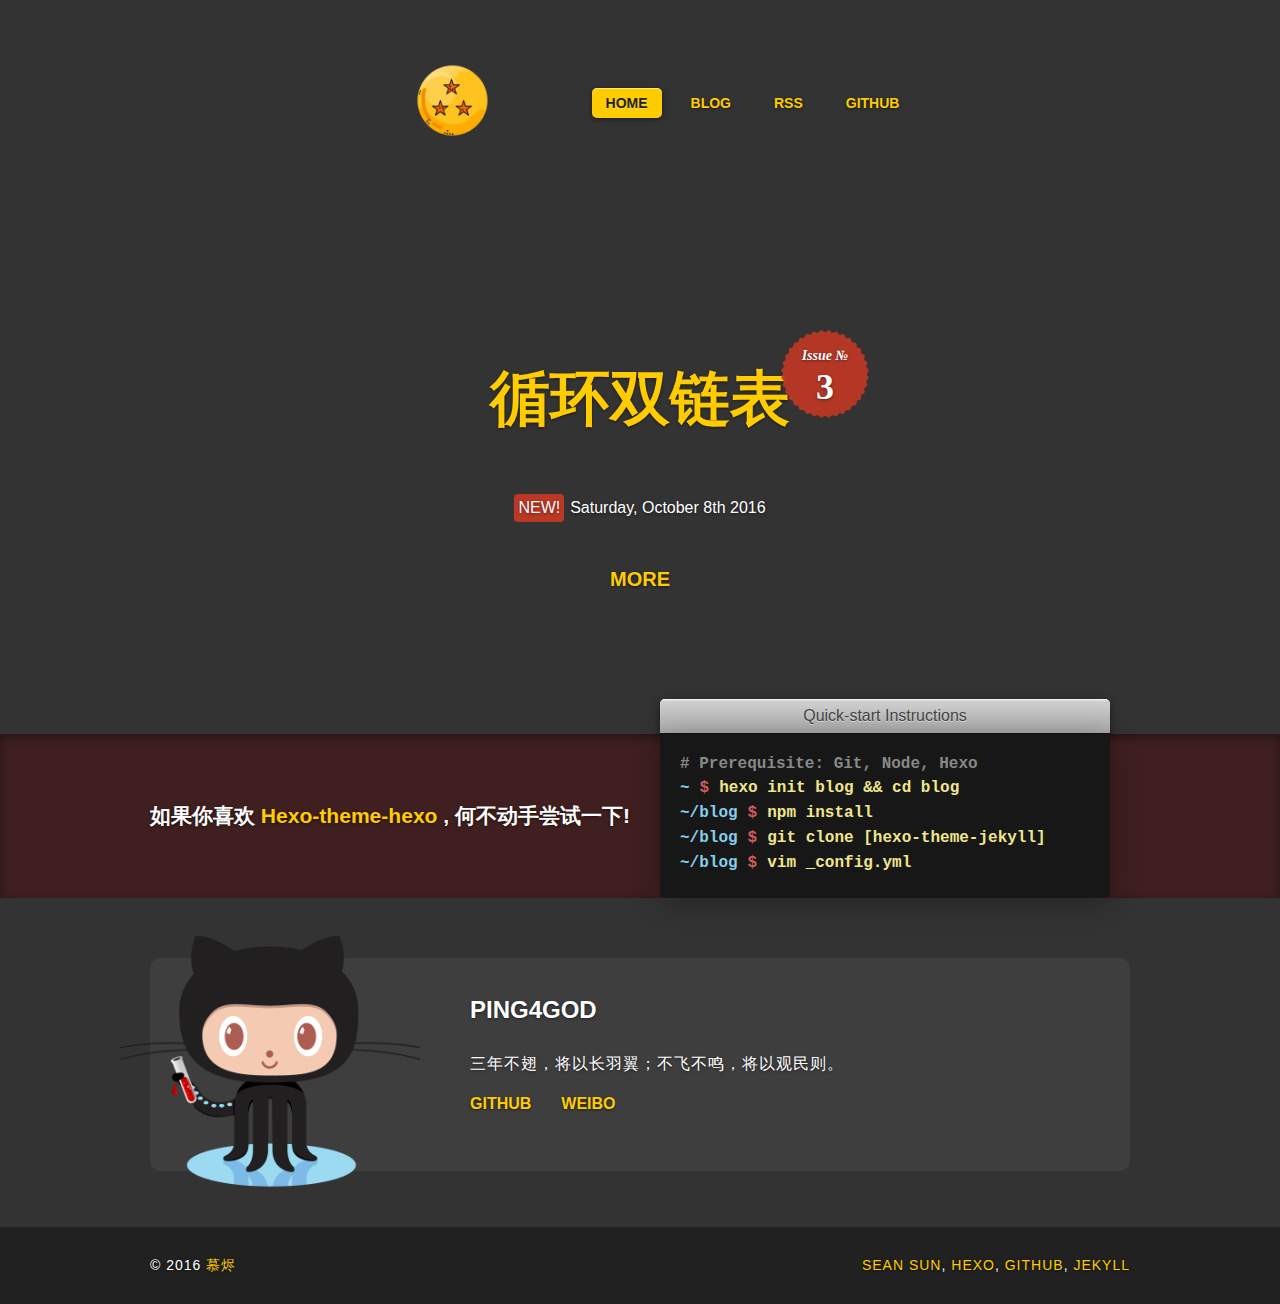
==== commit ee1fd6f2: "Site updated: 2016-10-08 23:47:50" ====
--- a/index.html
+++ b/index.html
@@ -1,256 +1,8 @@
-<!DOCTYPE html>
-<html>
-<head>
-  <meta charset="utf-8">
-  
-  <title>慕烬的博客</title>
-  <meta name="viewport" content="width=device-width, initial-scale=1, maximum-scale=1">
-  <meta property="og:type" content="website">
-<meta property="og:title" content="慕烬的博客">
-<meta property="og:url" content="http://yoursite.com/index.html">
-<meta property="og:site_name" content="慕烬的博客">
-<meta name="twitter:card" content="summary">
-<meta name="twitter:title" content="慕烬的博客">
-  
-    <link rel="alternate" href="/atom.xml" title="慕烬的博客" type="application/atom+xml">
-  
-  
-    <link rel="icon" href="/favicon.png">
-  
-  
-    <link href="//fonts.googleapis.com/css?family=Source+Code+Pro" rel="stylesheet" type="text/css">
-  
-  <link rel="stylesheet" href="/css/style.css">
-  
-
-</head>
-
-<body>
-  <div id="container">
-    <div id="wrap">
-      <header id="header">
-  <div id="banner"></div>
-  <div id="header-outer" class="outer">
-    <div id="header-title" class="inner">
-      <h1 id="logo-wrap">
-        <a href="/" id="logo">慕烬的博客</a>
-      </h1>
-      
-    </div>
-    <div id="header-inner" class="inner">
-      <nav id="main-nav">
-        <a id="main-nav-toggle" class="nav-icon"></a>
-        
-          <a class="main-nav-link" href="/">Home</a>
-        
-          <a class="main-nav-link" href="/archives">Archives</a>
-        
-      </nav>
-      <nav id="sub-nav">
-        
-          <a id="nav-rss-link" class="nav-icon" href="/atom.xml" title="RSS Feed"></a>
-        
-        <a id="nav-search-btn" class="nav-icon" title="Search"></a>
-      </nav>
-      <div id="search-form-wrap">
-        <form action="//google.com/search" method="get" accept-charset="UTF-8" class="search-form"><input type="search" name="q" results="0" class="search-form-input" placeholder="Search"><button type="submit" class="search-form-submit">&#xF002;</button><input type="hidden" name="sitesearch" value="http://yoursite.com"></form>
-      </div>
-    </div>
-  </div>
-</header>
-      <div class="outer">
-        <section id="main">
-  
-    <article id="post-double-link-list" class="article article-type-post" itemscope itemprop="blogPost">
-  <div class="article-meta">
-    <a href="/2016/10/08/double-link-list/" class="article-date">
-  <time datetime="2016-10-08T15:28:25.000Z" itemprop="datePublished">2016-10-08</time>
-</a>
-    
-  </div>
-  <div class="article-inner">
-    
-    
-      <header class="article-header">
-        
-  
-    <h1 itemprop="name">
-      <a class="article-title" href="/2016/10/08/double-link-list/">循环双链表</a>
-    </h1>
-  
-
-      </header>
-    
-    <div class="article-entry" itemprop="articleBody">
-      
-        <h2 id="循环双链表"><a href="#循环双链表" class="headerlink" title="循环双链表"></a>循环双链表</h2><p>下面使用C++实现循环双链表:</p>
-<figure class="highlight cpp"><table><tr><td class="gutter"><pre><div class="line">1</div><div class="line">2</div><div class="line">3</div><div class="line">4</div><div class="line">5</div><div class="line">6</div><div class="line">7</div><div class="line">8</div><div class="line">9</div><div class="line">10</div><div class="line">11</div><div class="line">12</div><div class="line">13</div><div class="line">14</div><div class="line">15</div><div class="line">16</div><div class="line">17</div><div class="line">18</div><div class="line">19</div><div class="line">20</div><div class="line">21</div><div class="line">22</div><div class="line">23</div><div class="line">24</div><div class="line">25</div><div class="line">26</div><div class="line">27</div><div class="line">28</div><div class="line">29</div><div class="line">30</div><div class="line">31</div><div class="line">32</div><div class="line">33</div><div class="line">34</div><div class="line">35</div><div class="line">36</div><div class="line">37</div><div class="line">38</div><div class="line">39</div><div class="line">40</div><div class="line">41</div><div class="line">42</div><div class="line">43</div><div class="line">44</div><div class="line">45</div><div class="line">46</div><div class="line">47</div><div class="line">48</div><div class="line">49</div><div class="line">50</div><div class="line">51</div><div class="line">52</div><div class="line">53</div><div class="line">54</div><div class="line">55</div><div class="line">56</div><div class="line">57</div><div class="line">58</div><div class="line">59</div><div class="line">60</div><div class="line">61</div><div class="line">62</div><div class="line">63</div><div class="line">64</div><div class="line">65</div><div class="line">66</div><div class="line">67</div><div class="line">68</div><div class="line">69</div><div class="line">70</div><div class="line">71</div><div class="line">72</div><div class="line">73</div></pre></td><td class="code"><pre><div class="line"><span class="meta">#<span class="meta-keyword">include</span> <span class="meta-string">&lt;stdio.h&gt;</span></span></div><div class="line"><span class="meta">#<span class="meta-keyword">include</span> <span class="meta-string">&lt;stdlib.h&gt;</span></span></div><div class="line"><span class="meta">#<span class="meta-keyword">include</span> <span class="meta-string">&lt;iostream&gt;</span></span></div><div class="line"></div><div class="line"><span class="keyword">using</span> <span class="keyword">namespace</span> <span class="built_in">std</span>;</div><div class="line"></div><div class="line"><span class="keyword">typedef</span> <span class="keyword">struct</span> double_linklist</div><div class="line">&#123;</div><div class="line">    <span class="keyword">int</span> data;</div><div class="line">    <span class="keyword">struct</span> double_linklist *prior;</div><div class="line">    <span class="keyword">struct</span> double_linklist *next;</div><div class="line">&#125;double_linklist;</div><div class="line"></div><div class="line"><span class="function">double_linklist *<span class="title">create_link_list_end</span><span class="params">()</span></span>; <span class="comment">//尾插法创建双链表</span></div><div class="line"><span class="function"><span class="keyword">void</span> <span class="title">show_link_list</span><span class="params">(double_linklist *h)</span></span>; <span class="comment">//输出链表</span></div><div class="line"><span class="function"><span class="keyword">int</span> <span class="title">delete_node_by_value</span><span class="params">(double_linklist *h, <span class="keyword">int</span> x)</span></span>; <span class="comment">//删除制定元素，题目要实现的方法</span></div><div class="line"></div><div class="line"><span class="comment">/**</span></div><div class="line"> * 主函数调用</div><div class="line"> * 1.创建链表</div><div class="line"> * 2.建立一个1，2，3，4，5的链表，打印</div><div class="line"> * 3.删除数值为4的链表，打印</div><div class="line"> * @return 0</div><div class="line"> */</div><div class="line"><span class="function"><span class="keyword">int</span> <span class="title">main</span><span class="params">()</span></span></div><div class="line">&#123;</div><div class="line">    <span class="keyword">int</span> x;</div><div class="line">    <span class="keyword">int</span> result;</div><div class="line">    double_linklist *head;</div><div class="line">    <span class="built_in">printf</span>(<span class="string">"创建循环双链表，输入-1结束\n"</span>);</div><div class="line">    head = create_link_list_end();</div><div class="line">    show_link_list(head);</div><div class="line">    <span class="built_in">printf</span>(<span class="string">"输入要删除的元素值:"</span>);</div><div class="line">    <span class="built_in">scanf</span>(<span class="string">"%d"</span>, &amp;x);</div><div class="line">    result = delete_node_by_value(head, x);</div><div class="line">    <span class="keyword">if</span> (result == <span class="number">1</span>)</div><div class="line">    &#123;</div><div class="line">        <span class="built_in">printf</span>(<span class="string">"删除成功\n"</span>);</div><div class="line">    &#125; <span class="keyword">else</span> </div><div class="line">    &#123;</div><div class="line">        <span class="built_in">printf</span>(<span class="string">"删除失败\n"</span>);</div><div class="line">    &#125;</div><div class="line">    show_link_list(head);</div><div class="line">    <span class="keyword">return</span> <span class="number">0</span>;</div><div class="line">&#125;</div><div class="line"></div><div class="line"><span class="function"><span class="keyword">int</span> <span class="title">delete_node_by_value</span><span class="params">(double_linklist *h, <span class="keyword">int</span> x)</span> </span></div><div class="line">&#123;   </div><div class="line">    double_linklist*)<span class="built_in">malloc</span>(<span class="keyword">sizeof</span>(double_linklist));</div><div class="line">        p-&gt;data = data;</div><div class="line">        p-&gt;prior = end;</div><div class="line">        end-&gt;next = p;</div><div class="line">        end = p;</div><div class="line">        <span class="built_in">cin</span>&gt;&gt;data;</div><div class="line">    &#125;</div><div class="line">    end-&gt;next = head;</div><div class="line">    head-&gt;prior = end;</div><div class="line"></div><div class="line">    <span class="keyword">return</span> head;</div><div class="line">&#125;</div><div class="line"></div><div class="line"><span class="function"><span class="keyword">void</span> <span class="title">show_link_list</span><span class="params">(double_linklist *h)</span></span></div><div class="line">&#123;</div><div class="line">    <span class="built_in">printf</span>(<span class="string">"链表为:"</span>);</div><div class="line">    double_linklist *p;</div><div class="line">    p = h-&gt;next;</div><div class="line">    <span class="keyword">while</span>(p != h)</div><div class="line">    &#123;</div><div class="line">        <span class="built_in">printf</span>(<span class="string">"%d -&gt; "</span>, p-&gt;data);</div><div class="line">        p = p-&gt;next;</div><div class="line">    &#125;</div><div class="line">    <span class="built_in">printf</span>(<span class="string">"&lt;head&gt;\n"</span>);</div><div class="line">&#125;</div></pre></td></tr></table></figure>
-
-      
-    </div>
-    <footer class="article-footer">
-      <a data-url="http://yoursite.com/2016/10/08/double-link-list/" data-id="ciu1d2e3i0002qku7o67uk048" class="article-share-link">Share</a>
-      
-      
-    </footer>
-  </div>
-  
-</article>
-
-
-  
-    <article id="post-reverse-link-list" class="article article-type-post" itemscope itemprop="blogPost">
-  <div class="article-meta">
-    <a href="/2016/10/08/reverse-link-list/" class="article-date">
-  <time datetime="2016-10-08T15:25:52.000Z" itemprop="datePublished">2016-10-08</time>
-</a>
-    
-  </div>
-  <div class="article-inner">
-    
-    
-      <header class="article-header">
-        
-  
-    <h1 itemprop="name">
-      <a class="article-title" href="/2016/10/08/reverse-link-list/">反转单链表</a>
-    </h1>
-  
-
-      </header>
-    
-    <div class="article-entry" itemprop="articleBody">
-      
-        <h2 id="反转单链表"><a href="#反转单链表" class="headerlink" title="反转单链表"></a>反转单链表</h2><p>下面使用C++实现反转单链表:</p>
-<figure class="highlight cpp"><table><tr><td class="gutter"><pre><div class="line">1</div><div class="line">2</div><div class="line">3</div><div class="line">4</div><div class="line">5</div><div class="line">6</div><div class="line">7</div><div class="line">8</div><div class="line">9</div><div class="line">10</div><div class="line">11</div><div class="line">12</div><div class="line">13</div><div class="line">14</div><div class="line">15</div><div class="line">16</div><div class="line">17</div><div class="line">18</div><div class="line">19</div><div class="line">20</div><div class="line">21</div><div class="line">22</div><div class="line">23</div><div class="line">24</div><div class="line">25</div><div class="line">26</div><div class="line">27</div><div class="line">28</div><div class="line">29</div><div class="line">30</div><div class="line">31</div><div class="line">32</div><div class="line">33</div><div class="line">34</div><div class="line">35</div><div class="line">36</div><div class="line">37</div><div class="line">38</div><div class="line">39</div><div class="line">40</div><div class="line">41</div><div class="line">42</div><div class="line">43</div><div class="line">44</div><div class="line">45</div><div class="line">46</div><div class="line">47</div><div class="line">48</div><div class="line">49</div><div class="line">50</div><div class="line">51</div><div class="line">52</div><div class="line">53</div><div class="line">54</div><div class="line">55</div><div class="line">56</div><div class="line">57</div><div class="line">58</div><div class="line">59</div><div class="line">60</div><div class="line">61</div><div class="line">62</div><div class="line">63</div><div class="line">64</div><div class="line">65</div><div class="line">66</div><div class="line">67</div><div class="line">68</div><div class="line">69</div><div class="line">70</div><div class="line">71</div><div class="line">72</div><div class="line">73</div><div class="line">74</div><div class="line">75</div><div class="line">76</div><div class="line">77</div><div class="line">78</div><div class="line">79</div><div class="line">80</div><div class="line">81</div><div class="line">82</div><div class="line">83</div><div class="line">84</div><div class="line">85</div><div class="line">86</div><div class="line">87</div><div class="line">88</div><div class="line">89</div><div class="line">90</div><div class="line">91</div><div class="line">92</div><div class="line">93</div><div class="line">94</div><div class="line">95</div><div class="line">96</div><div class="line">97</div><div class="line">98</div><div class="line">99</div><div class="line">100</div><div class="line">101</div><div class="line">102</div><div class="line">103</div><div class="line">104</div><div class="line">105</div><div class="line">106</div><div class="line">107</div><div class="line">108</div><div class="line">109</div><div class="line">110</div><div class="line">111</div><div class="line">112</div><div class="line">113</div><div class="line">114</div><div class="line">115</div><div class="line">116</div><div class="line">117</div><div class="line">118</div><div class="line">119</div><div class="line">120</div><div class="line">121</div><div class="line">122</div><div class="line">123</div><div class="line">124</div><div class="line">125</div><div class="line">126</div><div class="line">127</div><div class="line">128</div><div class="line">129</div><div class="line">130</div><div class="line">131</div><div class="line">132</div><div class="line">133</div><div class="line">134</div><div class="line">135</div><div class="line">136</div><div class="line">137</div><div class="line">138</div><div class="line">139</div><div class="line">140</div><div class="line">141</div><div class="line">142</div><div class="line">143</div><div class="line">144</div><div class="line">145</div><div class="line">146</div><div class="line">147</div><div class="line">148</div><div class="line">149</div><div class="line">150</div><div class="line">151</div><div class="line">152</div><div class="line">153</div><div class="line">154</div><div class="line">155</div><div class="line">156</div><div class="line">157</div><div class="line">158</div><div class="line">159</div><div class="line">160</div><div class="line">161</div><div class="line">162</div><div class="line">163</div><div class="line">164</div><div class="line">165</div><div class="line">166</div><div class="line">167</div><div class="line">168</div><div class="line">169</div><div class="line">170</div><div class="line">171</div><div class="line">172</div><div class="line">173</div><div class="line">174</div><div class="line">175</div><div class="line">176</div><div class="line">177</div><div class="line">178</div><div class="line">179</div></pre></td><td class="code"><pre><div class="line"><span class="meta">#<span class="meta-keyword">include</span> <span class="meta-string">&lt;stdio.h&gt;</span></span></div><div class="line"><span class="meta">#<span class="meta-keyword">include</span> <span class="meta-string">&lt;stdlib.h&gt;</span></span></div><div class="line"><span class="meta">#<span class="meta-keyword">include</span> <span class="meta-string">&lt;iostream&gt;</span></span></div><div class="line"></div><div class="line"><span class="keyword">using</span> <span class="keyword">namespace</span> <span class="built_in">std</span>;</div><div class="line"></div><div class="line"><span class="keyword">typedef</span> <span class="keyword">struct</span> linklist</div><div class="line">&#123;</div><div class="line">    <span class="keyword">int</span> data;</div><div class="line">    <span class="keyword">struct</span> linklist *next;</div><div class="line">&#125;linklist;</div><div class="line"></div><div class="line"><span class="function">linklist *<span class="title">create_link_list_end</span><span class="params">()</span></span>; <span class="comment">//尾插法创建单链表</span></div><div class="line"><span class="function"><span class="keyword">void</span> <span class="title">show_link_list</span><span class="params">(linklist *h)</span></span>; <span class="comment">//输出链表</span></div><div class="line"><span class="function">linklist *<span class="title">reverse_link_list</span><span class="params">(linklist *h)</span></span>; <span class="comment">//反转单链表，题目要实现的方法</span></div><div class="line"></div><div class="line"><span class="comment">/**</span></div><div class="line"> * 主函数调用</div><div class="line"> * 1.创建链表</div><div class="line"> * 2.建立一个1，2，3，4，5的链表，打印</div><div class="line"> * 3.反转单链表，打印</div><div class="line"> * @return 0</div><div class="line"> */</div><div class="line"><span class="function"><span class="keyword">int</span> <span class="title">main</span><span class="params">()</span></span></div><div class="line">&#123;</div><div class="line">    <span class="keyword">int</span> x;</div><div class="line">    <span class="keyword">int</span> result;</div><div class="line">    linklist *head;</div><div class="line">    <span class="built_in">printf</span>(<span class="string">"创建单链表，输入-1结束\n"</span>);</div><div class="line">    head = create_link_list_end();</div><div class="line">    show_link_list(head);</div><div class="line">    <span class="built_in">printf</span>(<span class="string">"反转单链表:\n"</span>);</div><div class="line">    linklist *new_head = reverse_link_list(head);</div><div class="line">    show_link_list(new_head);</div><div class="line">    <span class="keyword">return</span> <span class="number">0</span>;</div><div class="line">&#125;</div><div class="line"></div><div class="line"><span class="function">linklist *<span class="title">reverse_link_list</span><span class="params">(linklist *h)</span></span></div><div class="line">&#123;</div><div class="line">    linklist *p = <span class="literal">NULL</span>;</div><div class="line">    linklist *prior;</div><div class="line">    linklist *next;</div><div class="line">    <span class="keyword">if</span> (h == <span class="literal">NULL</span>)</div><div class="line">    &#123;</div><div class="line">        <span class="keyword">return</span> h;</div><div class="line">    &#125;</div><div class="line"></div><div class="line">    p = h;</div><div class="line">    next = p-&gt;next;</div><div class="line">    p-&gt;next = <span class="literal">NULL</span>;</div><div class="line">    prior = p;</div><div class="line">    p = next;</div><div class="line">    <span class="keyword">while</span>(p)</div><div class="line">    &#123;</div><div class="line">        next = p-&gt;next;</div><div class="line">        p-&gt;next = prior;</div><div class="line">        prior = p;</div><div class="line">        p = next;</div><div class="line">    &#125;</div><div class="line">    h = prior;</div><div class="line">    <span class="keyword">return</span> h;</div><div class="line">&#125;</div><div class="line"></div><div class="line"><span class="function">linklist *<span class="title">create_link_list_end</span><span class="params">()</span></span></div><div class="line">&#123;</div><div class="line">    linklist *head, *p, *end;</div><div class="line">    <span class="keyword">int</span> data;</div><div class="line"></div><div class="line">    head = <span class="literal">NULL</span>;</div><div class="line">    end = head;</div><div class="line">    <span class="built_in">cin</span>&gt;&gt;data;</div><div class="line">    <span class="keyword">while</span>(data != <span class="number">-1</span>)</div><div class="line">    &#123;</div><div class="line">        p = (linklist*)<span class="built_in">malloc</span>(<span class="keyword">sizeof</span>(linklist));</div><div class="line">        p-&gt;data = data;</div><div class="line">        <span class="keyword">if</span> (head == <span class="literal">NULL</span>)</div><div class="line">        &#123;</div><div class="line">            head = p;</div><div class="line">        &#125; <span class="keyword">else</span> </div><div class="line">        &#123;</div><div class="line">            end-&gt;next = p;   </div><div class="line">        &#125;</div><div class="line">        end = p;</div><div class="line">        <span class="built_in">cin</span>&gt;&gt;data;</div><div class="line">    &#125;</div><div class="line">    <span class="keyword">if</span> (end)</div><div class="line">    &#123;</div><div class="line">        end-&gt;next = <span class="literal">NULL</span>;</div><div class="line">    &#125;</div><div class="line">    <span class="keyword">return</span> head;</div><div class="line">&#125;</div><div class="line"></div><div class="line"><span class="function"><span class="keyword">void</span> <span class="title">show_link_list</span><span class="params">(linklist *h)</span></span></div><div class="line">&#123;</div><div class="line">    <span class="built_in">printf</span>(<span class="string">"链表为:"</span>);</div><div class="line">    linklist *p;</div><div class="line">    p = h;</div><div class="line">    <span class="keyword">while</span>(p != <span class="literal">NULL</span>)</div><div class="line">    &#123;</div><div class="line">        <span class="built_in">printf</span>(<span class="string">"%d -&gt; "</span>, p-&gt;data);</div><div class="line">        p = p-&gt;next;</div><div class="line">    &#125;</div><div class="line">    <span class="built_in">printf</span>(<span class="string">"&lt;NULL&gt;\n"</span>);</div><div class="line">&#125;</div><div class="line"></div><div class="line">喵要搞游戏 <span class="number">2016</span>/<span class="number">10</span>/<span class="number">8</span> <span class="number">23</span>:<span class="number">32</span>:<span class="number">46</span></div><div class="line"><span class="meta">#<span class="meta-keyword">include</span> <span class="meta-string">&lt;stdio.h&gt;</span></span></div><div class="line"><span class="meta">#<span class="meta-keyword">include</span> <span class="meta-string">&lt;stdlib.h&gt;</span></span></div><div class="line"><span class="meta">#<span class="meta-keyword">include</span> <span class="meta-string">&lt;iostream&gt;</span></span></div><div class="line"></div><div class="line"><span class="keyword">using</span> <span class="keyword">namespace</span> <span class="built_in">std</span>;</div><div class="line"></div><div class="line"><span class="keyword">typedef</span> <span class="keyword">struct</span> double_linklist</div><div class="line">&#123;</div><div class="line">    <span class="keyword">int</span> data;</div><div class="line">    <span class="keyword">struct</span> double_linklist *prior;</div><div class="line">    <span class="keyword">struct</span> double_linklist *next;</div><div class="line">&#125;double_linklist;</div><div class="line"></div><div class="line"><span class="function">double_linklist *<span class="title">create_link_list_end</span><span class="params">()</span></span>; <span class="comment">//尾插法创建双链表</span></div><div class="line"><span class="function"><span class="keyword">void</span> <span class="title">show_link_list</span><span class="params">(double_linklist *h)</span></span>; <span class="comment">//输出链表</span></div><div class="line"><span class="function"><span class="keyword">int</span> <span class="title">delete_node_by_value</span><span class="params">(double_linklist *h, <span class="keyword">int</span> x)</span></span>; <span class="comment">//删除制定元素，题目要实现的方法</span></div><div class="line"></div><div class="line"><span class="comment">/**</span></div><div class="line"> * 主函数调用</div><div class="line"> * 1.创建链表</div><div class="line"> * 2.建立一个1，2，3，4，5的链表，打印</div><div class="line"> * 3.删除数值为4的链表，打印</div><div class="line"> * @return 0</div><div class="line"> */</div><div class="line"><span class="function"><span class="keyword">int</span> <span class="title">main</span><span class="params">()</span></span></div><div class="line">&#123;</div><div class="line">    <span class="keyword">int</span> x;</div><div class="line">    <span class="keyword">int</span> result;</div><div class="line">    double_linklist *head;</div><div class="line">    <span class="built_in">printf</span>(<span class="string">"创建循环双链表，输入-1结束\n"</span>);</div><div class="line">    head = create_link_list_end();</div><div class="line">    show_link_list(head);</div><div class="line">    <span class="built_in">printf</span>(<span class="string">"输入要删除的元素值:"</span>);</div><div class="line">    <span class="built_in">scanf</span>(<span class="string">"%d"</span>, &amp;x);</div><div class="line">    result = delete_node_by_value(head, x);</div><div class="line">    <span class="keyword">if</span> (result == <span class="number">1</span>)</div><div class="line">    &#123;</div><div class="line">        <span class="built_in">printf</span>(<span class="string">"删除成功\n"</span>);</div><div class="line">    &#125; <span class="keyword">else</span> </div><div class="line">    &#123;</div><div class="line">        <span class="built_in">printf</span>(<span class="string">"删除失败\n"</span>);</div><div class="line">    &#125;</div><div class="line">    show_link_list(head);</div><div class="line">    <span class="keyword">return</span> <span class="number">0</span>;</div><div class="line">&#125;</div><div class="line"></div><div class="line"><span class="function"><span class="keyword">int</span> <span class="title">delete_node_by_value</span><span class="params">(double_linklist *h, <span class="keyword">int</span> x)</span> </span></div><div class="line">&#123;   </div><div class="line">    double_linklist*)<span class="built_in">malloc</span>(<span class="keyword">sizeof</span>(double_linklist));</div><div class="line">        p-&gt;data = data;</div><div class="line">        p-&gt;prior = end;</div><div class="line">        end-&gt;next = p;</div><div class="line">        end = p;</div><div class="line">        <span class="built_in">cin</span>&gt;&gt;data;</div><div class="line">    &#125;</div><div class="line">    end-&gt;next = head;</div><div class="line">    head-&gt;prior = end;</div><div class="line"></div><div class="line">    <span class="keyword">return</span> head;</div><div class="line">&#125;</div><div class="line"></div><div class="line"><span class="function"><span class="keyword">void</span> <span class="title">show_link_list</span><span class="params">(double_linklist *h)</span></span></div><div class="line">&#123;</div><div class="line">    <span class="built_in">printf</span>(<span class="string">"链表为:"</span>);</div><div class="line">    double_linklist *p;</div><div class="line">    p = h-&gt;next;</div><div class="line">    <span class="keyword">while</span>(p != h)</div><div class="line">    &#123;</div><div class="line">        <span class="built_in">printf</span>(<span class="string">"%d -&gt; "</span>, p-&gt;data);</div><div class="line">        p = p-&gt;next;</div><div class="line">    &#125;</div><div class="line">    <span class="built_in">printf</span>(<span class="string">"&lt;head&gt;\n"</span>);</div><div class="line">&#125;</div></pre></td></tr></table></figure>
-      
-    </div>
-    <footer class="article-footer">
-      <a data-url="http://yoursite.com/2016/10/08/reverse-link-list/" data-id="ciu1d2e3a0000qku7y4lwhi6u" class="article-share-link">Share</a>
-      
-      
-    </footer>
-  </div>
-  
-</article>
-
-
-  
-    <article id="post-stack" class="article article-type-post" itemscope itemprop="blogPost">
-  <div class="article-meta">
-    <a href="/2016/10/08/stack/" class="article-date">
-  <time datetime="2016-10-08T14:55:18.033Z" itemprop="datePublished">2016-10-08</time>
-</a>
-    
-  </div>
-  <div class="article-inner">
-    
-    
-      <header class="article-header">
-        
-  
-    <h1 itemprop="name">
-      <a class="article-title" href="/2016/10/08/stack/">栈</a>
-    </h1>
-  
-
-      </header>
-    
-    <div class="article-entry" itemprop="articleBody">
-      
-        <h2 id="数据结构-栈的实现"><a href="#数据结构-栈的实现" class="headerlink" title="数据结构:栈的实现"></a>数据结构:栈的实现</h2><p>下面使用C++实现顺序栈:</p>
-<figure class="highlight cpp"><table><tr><td class="gutter"><pre><div class="line">1</div><div class="line">2</div><div class="line">3</div><div class="line">4</div><div class="line">5</div><div class="line">6</div><div class="line">7</div><div class="line">8</div><div class="line">9</div><div class="line">10</div><div class="line">11</div><div class="line">12</div><div class="line">13</div><div class="line">14</div><div class="line">15</div><div class="line">16</div><div class="line">17</div><div class="line">18</div><div class="line">19</div><div class="line">20</div><div class="line">21</div><div class="line">22</div><div class="line">23</div><div class="line">24</div><div class="line">25</div><div class="line">26</div><div class="line">27</div><div class="line">28</div><div class="line">29</div><div class="line">30</div><div class="line">31</div><div class="line">32</div><div class="line">33</div><div class="line">34</div><div class="line">35</div><div class="line">36</div><div class="line">37</div><div class="line">38</div><div class="line">39</div><div class="line">40</div><div class="line">41</div><div class="line">42</div><div class="line">43</div><div class="line">44</div><div class="line">45</div><div class="line">46</div><div class="line">47</div><div class="line">48</div><div class="line">49</div><div class="line">50</div><div class="line">51</div><div class="line">52</div><div class="line">53</div><div class="line">54</div><div class="line">55</div><div class="line">56</div><div class="line">57</div><div class="line">58</div><div class="line">59</div><div class="line">60</div><div class="line">61</div><div class="line">62</div><div class="line">63</div><div class="line">64</div><div class="line">65</div><div class="line">66</div><div class="line">67</div><div class="line">68</div><div class="line">69</div><div class="line">70</div><div class="line">71</div><div class="line">72</div><div class="line">73</div><div class="line">74</div><div class="line">75</div><div class="line">76</div><div class="line">77</div><div class="line">78</div><div class="line">79</div><div class="line">80</div><div class="line">81</div><div class="line">82</div><div class="line">83</div><div class="line">84</div><div class="line">85</div><div class="line">86</div><div class="line">87</div><div class="line">88</div><div class="line">89</div><div class="line">90</div><div class="line">91</div><div class="line">92</div><div class="line">93</div><div class="line">94</div><div class="line">95</div><div class="line">96</div><div class="line">97</div><div class="line">98</div><div class="line">99</div><div class="line">100</div><div class="line">101</div><div class="line">102</div><div class="line">103</div><div class="line">104</div><div class="line">105</div><div class="line">106</div><div class="line">107</div><div class="line">108</div><div class="line">109</div><div class="line">110</div><div class="line">111</div><div class="line">112</div><div class="line">113</div><div class="line">114</div><div class="line">115</div><div class="line">116</div><div class="line">117</div><div class="line">118</div><div class="line">119</div><div class="line">120</div><div class="line">121</div><div class="line">122</div><div class="line">123</div><div class="line">124</div><div class="line">125</div><div class="line">126</div><div class="line">127</div><div class="line">128</div><div class="line">129</div><div class="line">130</div><div class="line">131</div><div class="line">132</div><div class="line">133</div><div class="line">134</div><div class="line">135</div><div class="line">136</div><div class="line">137</div><div class="line">138</div><div class="line">139</div><div class="line">140</div><div class="line">141</div><div class="line">142</div><div class="line">143</div><div class="line">144</div><div class="line">145</div><div class="line">146</div><div class="line">147</div><div class="line">148</div><div class="line">149</div><div class="line">150</div><div class="line">151</div><div class="line">152</div><div class="line">153</div><div class="line">154</div></pre></td><td class="code"><pre><div class="line"><span class="meta">#<span class="meta-keyword">include</span> <span class="meta-string">&lt;iostream&gt;</span></span></div><div class="line"><span class="keyword">using</span> <span class="keyword">namespace</span> <span class="built_in">std</span>;</div><div class="line"></div><div class="line"><span class="keyword">template</span> &lt;<span class="keyword">class</span> T&gt;</div><div class="line"><span class="keyword">class</span> Stack</div><div class="line">&#123;</div><div class="line"><span class="keyword">public</span>:</div><div class="line">    Stack(<span class="keyword">int</span> max_stack_size = <span class="number">10</span>); <span class="comment">//构造函数</span></div><div class="line">    ~Stack(); <span class="comment">//析构函数</span></div><div class="line">    <span class="function"><span class="keyword">bool</span> <span class="title">IsEmpty</span><span class="params">()</span></span>; <span class="comment">//判空</span></div><div class="line">    <span class="function"><span class="keyword">bool</span> <span class="title">IsFull</span><span class="params">()</span></span>; <span class="comment">//判满</span></div><div class="line">    <span class="function">T <span class="title">Top</span><span class="params">()</span></span>; <span class="comment">//取栈顶元素</span></div><div class="line">    Stack&lt;T&gt;&amp; Add(<span class="keyword">const</span> T&amp; x); <span class="comment">//入栈</span></div><div class="line">    Stack&lt;T&gt;&amp; Del(T&amp; x); <span class="comment">//出栈</span></div><div class="line">    <span class="function"><span class="keyword">void</span> <span class="title">MakeEmpty</span><span class="params">()</span></span>; <span class="comment">//栈置空</span></div><div class="line">    <span class="function"><span class="keyword">void</span> <span class="title">Output</span><span class="params">()</span></span>; <span class="comment">//输出栈元素    </span></div><div class="line"><span class="keyword">private</span>:</div><div class="line">    <span class="keyword">int</span> top; <span class="comment">//栈顶指针</span></div><div class="line">    <span class="keyword">int</span> MaxTop; <span class="comment">//栈容量</span></div><div class="line">    T *<span class="built_in">stack</span>; <span class="comment">//栈数组</span></div><div class="line">&#125;;</div><div class="line"></div><div class="line"><span class="keyword">template</span>&lt;<span class="keyword">class</span> T&gt;</div><div class="line">Stack&lt;T&gt;::Stack(<span class="keyword">int</span> max_stack_size)</div><div class="line">&#123;</div><div class="line">    MaxTop = max_stack_size - <span class="number">1</span>;</div><div class="line">    <span class="built_in">stack</span> = <span class="keyword">new</span> T[max_stack_size];</div><div class="line">    top = <span class="number">-1</span>;</div><div class="line">&#125;</div><div class="line"></div><div class="line"><span class="keyword">template</span>&lt;<span class="keyword">class</span> T&gt;</div><div class="line">Stack&lt;T&gt;::~Stack()</div><div class="line">&#123;</div><div class="line">    <span class="keyword">delete</span> [] <span class="built_in">stack</span>;</div><div class="line">&#125;</div><div class="line"></div><div class="line"><span class="keyword">template</span>&lt;<span class="keyword">class</span> T&gt;</div><div class="line"><span class="keyword">bool</span> Stack&lt;T&gt;::IsEmpty()</div><div class="line">&#123;</div><div class="line">    <span class="keyword">return</span> top == <span class="number">-1</span>;</div><div class="line">&#125;</div><div class="line"></div><div class="line"><span class="keyword">template</span>&lt;<span class="keyword">class</span> T&gt;</div><div class="line"><span class="keyword">bool</span> Stack&lt;T&gt;::IsFull()</div><div class="line">&#123;</div><div class="line">    <span class="keyword">return</span> top == MaxTop;</div><div class="line">&#125;</div><div class="line"></div><div class="line"><span class="keyword">template</span>&lt;<span class="keyword">class</span> T&gt;</div><div class="line"><span class="keyword">void</span> Stack&lt;T&gt;::MakeEmpty()</div><div class="line">&#123;</div><div class="line">    top = <span class="number">-1</span>;</div><div class="line">&#125;</div><div class="line"></div><div class="line"><span class="keyword">template</span>&lt;<span class="keyword">class</span> T&gt;</div><div class="line">Stack&lt;T&gt;&amp; Stack&lt;T&gt;::Add(<span class="keyword">const</span> T&amp; x)</div><div class="line">&#123;</div><div class="line">    <span class="keyword">if</span> (IsFull())</div><div class="line">    &#123;</div><div class="line">        <span class="built_in">cout</span>&lt;&lt;<span class="string">"塞不下了"</span>&lt;&lt;<span class="built_in">endl</span>;</div><div class="line">        <span class="keyword">return</span> *<span class="keyword">this</span>;</div><div class="line">    &#125;</div><div class="line">    top = top + <span class="number">1</span>;</div><div class="line">    <span class="built_in">stack</span>[top] = x;</div><div class="line">    <span class="keyword">return</span> *<span class="keyword">this</span>;</div><div class="line">&#125;</div><div class="line"></div><div class="line"><span class="keyword">template</span>&lt;<span class="keyword">class</span> T&gt;</div><div class="line">Stack&lt;T&gt;&amp; Stack&lt;T&gt;::Del(T&amp; x)</div><div class="line">&#123;</div><div class="line">    <span class="keyword">if</span> (IsEmpty())</div><div class="line">    &#123;</div><div class="line">        <span class="built_in">cout</span>&lt;&lt;<span class="string">"求塞"</span>&lt;&lt;<span class="built_in">endl</span>;</div><div class="line">        <span class="keyword">return</span> *<span class="keyword">this</span>;</div><div class="line">    &#125;</div><div class="line">    x = <span class="built_in">stack</span>[top];</div><div class="line">    top = top - <span class="number">1</span>;</div><div class="line">    <span class="keyword">return</span> *<span class="keyword">this</span>;</div><div class="line">&#125;</div><div class="line"></div><div class="line"><span class="keyword">template</span>&lt;<span class="keyword">class</span> T&gt;</div><div class="line">T Stack&lt;T&gt;::Top()</div><div class="line">&#123;</div><div class="line">    <span class="keyword">int</span> x;</div><div class="line">    <span class="keyword">if</span> (IsEmpty())</div><div class="line">    &#123;</div><div class="line">        <span class="built_in">cout</span>&lt;&lt;<span class="string">"求塞"</span>&lt;&lt;<span class="built_in">endl</span>;</div><div class="line">        <span class="keyword">return</span> <span class="number">0</span>;</div><div class="line">    &#125;</div><div class="line">    x = <span class="built_in">stack</span>[top];</div><div class="line">    <span class="keyword">return</span> x;</div><div class="line">&#125;</div><div class="line"></div><div class="line"><span class="keyword">template</span>&lt;<span class="keyword">class</span> T&gt;</div><div class="line"><span class="keyword">void</span> Stack&lt;T&gt;::Output()</div><div class="line">&#123;</div><div class="line">    <span class="keyword">if</span> (IsEmpty())</div><div class="line">    &#123;</div><div class="line">        <span class="built_in">cout</span>&lt;&lt;<span class="string">"no element"</span>&lt;&lt;<span class="built_in">endl</span>;</div><div class="line">        <span class="keyword">return</span>;</div><div class="line">    &#125;</div><div class="line">    <span class="keyword">for</span> (<span class="keyword">int</span> i = top; i &gt; <span class="number">-1</span>; --i)</div><div class="line">    &#123;</div><div class="line">        <span class="built_in">cout</span> &lt;&lt; <span class="built_in">stack</span>[i] &lt;&lt; <span class="string">"-&gt;"</span>;</div><div class="line">    &#125;</div><div class="line">    <span class="built_in">cout</span> &lt;&lt; <span class="string">"bottom"</span> &lt;&lt; <span class="built_in">endl</span>;</div><div class="line">&#125;</div><div class="line"></div><div class="line"><span class="function"><span class="keyword">int</span> <span class="title">main</span><span class="params">()</span></span></div><div class="line">&#123;</div><div class="line">    <span class="comment">/**</span></div><div class="line">     * stack1: 测试入栈、出栈、取栈顶元素操作</div><div class="line">     * 1) 1，2，3，入栈，打印3-&gt;2-&gt;1-&gt;bottom</div><div class="line">     * 2) 出栈1次，打印2-&gt;1-&gt;bottom, 同时打印x=3</div><div class="line">     * 3) 取栈顶元素, 打印2-&gt;1-&gt;bottom, 同时打印y=2</div><div class="line">     */</div><div class="line">    Stack&lt;<span class="keyword">int</span>&gt; stack1;</div><div class="line">    <span class="keyword">int</span> x; <span class="comment">//出栈元素保存在x</span></div><div class="line">    <span class="keyword">int</span> y; <span class="comment">//取栈顶元素保存在y</span></div><div class="line">    stack1.Add(<span class="number">1</span>);</div><div class="line">    stack1.Add(<span class="number">2</span>);</div><div class="line">    stack1.Add(<span class="number">3</span>);</div><div class="line">    stack1.Output();</div><div class="line">    stack1.Del(x);</div><div class="line">    stack1.Output();</div><div class="line">    <span class="built_in">cout</span> &lt;&lt; <span class="string">"x = "</span> &lt;&lt; x &lt;&lt; <span class="built_in">endl</span>;</div><div class="line">    y = stack1.Top();</div><div class="line">    stack1.Output();</div><div class="line">    <span class="built_in">cout</span> &lt;&lt; <span class="string">"y = "</span> &lt;&lt; y &lt;&lt; <span class="built_in">endl</span>;</div><div class="line"></div><div class="line">    <span class="comment">/**</span></div><div class="line">     * stack2: 测试判断栈空、栈满</div><div class="line">     * 1) 取栈顶元素，提示栈空</div><div class="line">     * 2) 首先判断栈是否为空，为空则给出提示</div><div class="line">     * 3) 循环向栈中添加11个元素</div><div class="line">     * 4) 判断栈是否满，栈满则给出提示</div><div class="line">     */</div><div class="line">    Stack&lt;<span class="keyword">int</span>&gt; stack2;</div><div class="line">    stack2.Top();</div><div class="line">    <span class="keyword">if</span> (stack2.IsEmpty())</div><div class="line">    &#123;</div><div class="line">        <span class="built_in">cout</span> &lt;&lt; <span class="string">"栈 stack2 为空"</span> &lt;&lt; <span class="built_in">endl</span>;</div><div class="line">    &#125;</div><div class="line">    <span class="keyword">for</span> (<span class="keyword">int</span> i = <span class="number">0</span>; i &lt;= <span class="number">10</span>; ++i)</div><div class="line">    &#123;</div><div class="line">        stack2.Add(i);</div><div class="line">    &#125;</div><div class="line">    <span class="keyword">if</span> (stack2.IsFull())</div><div class="line">    &#123;</div><div class="line">        <span class="built_in">cout</span> &lt;&lt; <span class="string">"栈 stack2 为满"</span> &lt;&lt; <span class="built_in">endl</span>;</div><div class="line">    &#125;</div><div class="line">    <span class="built_in">cout</span> &lt;&lt; <span class="string">"stack2:"</span>;</div><div class="line">    stack2.Output();</div><div class="line">&#125;</div></pre></td></tr></table></figure>
-
-      
-    </div>
-    <footer class="article-footer">
-      <a data-url="http://yoursite.com/2016/10/08/stack/" data-id="ciu1d2e3f0001qku7dq6xa57l" class="article-share-link">Share</a>
-      
-      
-    </footer>
-  </div>
-  
-</article>
-
-
-  
-
-</section>
-        
-          <aside id="sidebar">
-  
-    
-
-  
-    
-
-  
-    
-  
-    
-  <div class="widget-wrap">
-    <h3 class="widget-title">Archives</h3>
-    <div class="widget">
-      <ul class="archive-list"><li class="archive-list-item"><a class="archive-list-link" href="/archives/2016/10/">October 2016</a></li></ul>
-    </div>
-  </div>
-
-
-  
-    
-  <div class="widget-wrap">
-    <h3 class="widget-title">Recent Posts</h3>
-    <div class="widget">
-      <ul>
-        
-          <li>
-            <a href="/2016/10/08/double-link-list/">循环双链表</a>
-          </li>
-        
-          <li>
-            <a href="/2016/10/08/reverse-link-list/">反转单链表</a>
-          </li>
-        
-          <li>
-            <a href="/2016/10/08/stack/">栈</a>
-          </li>
-        
-      </ul>
-    </div>
-  </div>
-
-  
-</aside>
-        
-      </div>
-      <footer id="footer">
-  
-  <div class="outer">
-    <div id="footer-info" class="inner">
-      &copy; 2016 慕烬<br>
-      Powered by <a href="http://hexo.io/" target="_blank">Hexo</a>
-    </div>
-  </div>
-</footer>
-    </div>
-    <nav id="mobile-nav">
-  
-    <a href="/" class="mobile-nav-link">Home</a>
-  
-    <a href="/archives" class="mobile-nav-link">Archives</a>
-  
-</nav>
-    
-
-<script src="//ajax.googleapis.com/ajax/libs/jquery/2.0.3/jquery.min.js"></script>
-
-
-  <link rel="stylesheet" href="/fancybox/jquery.fancybox.css">
-  <script src="/fancybox/jquery.fancybox.pack.js"></script>
-
-
-<script src="/js/script.js"></script>
-
-  </div>
-</body>
-</html>+<!DOCTYPE html><html><head><meta charset="utf-8"><meta name="X-UA-Compatible" content="IE=edge"><title> 慕烬的博客</title><meta name="description" content="A Blog Powered By Hexo"><meta name="viewport" content="width=device-width, initial-scale=1"><link rel="short icon" href="/favicon.png"><link rel="stylesheet" href="/css/jekyll.css"><!--[if lt IE 9]>
+<script src="js/html5shiv.min.js"></script>
+<script src="js/respond.min.js"></script>
+<![endif]--></head><body><header class="row-flex-row limit-width vh-center"><a href="/" class="logo"><img src="/favicon.png"></a><nav><ul class="nav-list"><li class="nav-list-item"><a href="/" class="nav-link active">Home</a></li><li class="nav-list-item"><a href="/archives/" class="nav-link">   Blog</a></li><li class="nav-list-item"><a href="/atom.xml" class="nav-link">rss</a></li><li class="nav-list-item"><a href="https://github.com/xxxxx" target="_blank" class="nav-link">   github</a></li></ul></nav></header><div class="container limit-width"><section class="row-flex-row"><div class="home"><article class="post-block"><h2 class="post-title"><a href="/2016/10/08/double-link-list/" class="post-title-link">循环双链表</a><div class="post-badge-wrap"><div class="post-badge"><span class="post-badge-msg">Issue №</span><span class="post-num">3</span></div></div></h2><div class="post-meta"><div class="post-time">Saturday, October 8th 2016</div></div><div class="post-content"></div><div class="read-more"><a href="/2016/10/08/double-link-list/"> MORE</a></div></article></div></section></div><div class="extra"><section class="installtheme"><div class="row-flex row-flex-row limit-width"><div class="intro"><h3> 
+如果你喜欢 <a href="https://github.com/pinggod/hexo-theme-jekyll">Hexo-theme-hexo </a>, 何不动手尝试一下!</h3></div><div class="code"><div class="title">Quick-start Instructions</div><div class="shell"> <div class="line"><span class="output"># Prerequisite: Git, Node, Hexo</span></div><div class="line"><span class="path">~</span><span class="prompt">$</span><span class="command">hexo init blog && cd blog</span></div><div class="line"><span class="path">~/blog</span><span class="prompt">$</span><span class="command">npm install</span></div><div class="line"><span class="path">~/blog</span><span class="prompt">$</span><span class="command">git clone [hexo-theme-jekyll]</span></div><div class="line"><span class="path">~/blog</span><span class="prompt">$</span><span class="command">vim _config.yml</span></div></div></div></div></section><section class="selfintro"><div class="wrap row-flex row-flex-row limit-width"><div class="sign"><img src="img/github.png" alt=""></div><div class="intro"><h3 class="title">PING4GOD</h3><p class="content"> 三年不翅，将以长羽翼；不飞不鸣，将以观民则。</p><ul class="contact"><li><a href="https://github.com/xxxxx" class="social-link">github</a></li><li><a href="http://weibo.com/xxxxxx" class="social-link">weibo</a></li></ul></div></div></section></div><footer class="footer"><div class="row-flex-row limit-width vh-center"><div class="copyright"><P>© 2016 <a href="/">慕烬</P></div><div class="power"><p><a href="http://pinggod.com/">Sean Sun</a>, 
+<a href="https://hexo.io">Hexo</a>, 
+<a href="https://github.com/">GitHub</a>, 
+<a href="https://jekyllrb.com/">Jekyll</a></p></div></div></footer><script>(function(b,o,i,l,e,r){b.GoogleAnalyticsObject=l;b[l]||(b[l]=function(){(b[l].q=b[l].q||[]).push(arguments)});b[l].l=+new Date;e=o.createElement(i);r=o.getElementsByTagName(i)[0];e.src='//www.google-analytics.com/analytics.js';r.parentNode.insertBefore(e,r)}(window,document,'script','ga'));ga('create',"UA-65933410-1",'auto');ga('send','pageview');</script><script>var _hmt = _hmt || [];(function() {var hm = document.createElement("script");hm.src = "//hm.baidu.com/hm.js?a36e15d9e2adec9a21fcdd9f686b1ed2";var s = document.getElementsByTagName("script")[0]; s.parentNode.insertBefore(hm, s);})();</script><script src="https://cdn.mathjax.org/mathjax/latest/MathJax.js?config=TeX-AMS-MML_HTMLorMML"></script></body></html>--- a/css/jekyll.css
+++ b/css/jekyll.css
@@ -0,0 +1 @@
+/*! normalize.css v3.0.3 | MIT License | github.com/necolas/normalize.css */html{font-family:sans-serif;-ms-text-size-adjust:100%;-webkit-text-size-adjust:100%}body{margin:0}article,aside,details,figcaption,figure,footer,header,hgroup,main,menu,nav,section,summary{display:block}audio,canvas,progress,video{display:inline-block;vertical-align:baseline}audio:not([controls]){display:none;height:0}[hidden],template{display:none}a{background-color:transparent}a:active,a:hover{outline:0}abbr[title]{border-bottom:1px dotted}b,strong{font-weight:bold}dfn{font-style:italic}h1{font-size:2em;margin:0.67em 0}mark{background:#ff0;color:#000}small{font-size:80%}sub,sup{font-size:75%;line-height:0;position:relative;vertical-align:baseline}sup{top:-0.5em}sub{bottom:-0.25em}img{border:0}svg:not(:root){overflow:hidden}figure{margin:1em 40px}hr{box-sizing:content-box;height:0}pre{overflow:auto}code,kbd,pre,samp{font-family:monospace, monospace;font-size:1em}button,input,optgroup,select,textarea{color:inherit;font:inherit;margin:0}button{overflow:visible}button,select{text-transform:none}button,html input[type="button"],input[type="reset"],input[type="submit"]{-webkit-appearance:button;cursor:pointer}button[disabled],html input[disabled]{cursor:default}button::-moz-focus-inner,input::-moz-focus-inner{border:0;padding:0}input{line-height:normal}input[type="checkbox"],input[type="radio"]{box-sizing:border-box;padding:0}input[type="number"]::-webkit-inner-spin-button,input[type="number"]::-webkit-outer-spin-button{height:auto}input[type="search"]{-webkit-appearance:textfield;box-sizing:content-box}input[type="search"]::-webkit-search-cancel-button,input[type="search"]::-webkit-search-decoration{-webkit-appearance:none}fieldset{border:1px solid #c0c0c0;margin:0 2px;padding:0.35em 0.625em 0.75em}legend{border:0;padding:0}textarea{overflow:auto}optgroup{font-weight:bold}table{border-collapse:collapse;border-spacing:0}td,th{padding:0}body{color:white;font-size:14px;line-height:1.5;font-family:'Helvetica Neue', Helvetica, 'Lantinghei SC', 'Hiragino Sans GB', STHeitiSC-Light, 'Microsoft YaHei', 微软雅黑, Arial, sans-serif;text-shadow:0 1px 3px rgba(0,0,0,0.5);background-color:#333}a{color:#fc0;text-decoration:none;-webkit-transition:all 0.25s;transition:all 0.25s}a:hover{color:#f90}.row-flex-column{display:-webkit-box;display:-ms-flexbox;display:flex;-webkit-box-orient:vertical;-webkit-box-direction:normal;-ms-flex-direction:column;flex-direction:column}.row-flex-row{display:-webkit-box;display:-ms-flexbox;display:flex;-webkit-box-orient:horizontal;-webkit-box-direction:normal;-ms-flex-direction:row;flex-direction:row}.limit-width{width:100%;max-width:980px;min-width:320px;margin:0 auto}.vh-center{-webkit-box-align:center;-ms-flex-align:center;-ms-grid-row-align:center;align-items:center;-webkit-box-pack:center;-ms-flex-pack:center;justify-content:center}.logo img{width:200px;-webkit-transform:scale(0.6);transform:scale(0.6)}ul.nav-list li{display:inline-block;margin-right:15px}a.nav-link{color:#fc0;padding:0.5em 1em;border-radius:5px;font-size:14px;font-weight:600;-webkit-transition:all 0.25s;transition:all 0.25s;text-transform:uppercase}a.nav-link:hover{color:#f90;background-color:#252525;text-shadow:0 1px 3px rgba(0,0,0,0.5);box-shadow:inset 0 1px 3px rgba(0,0,0,0.5),0 1px 0 rgba(255,255,255,0.1)}a.nav-link.active{color:#222;background-color:#fc0;text-shadow:0 1px 0 rgba(255,255,255,0.3);box-shadow:inset 0 1px 0 rgba(255,255,255,0.5),0 1px 5px rgba(0,0,0,0.5)}.pagination{padding-top:40px;margin:40px;text-align:center;background:url("/img/divider.png") top center no-repeat}.pagination a,.pagination span{position:relative;border-radius:5px;font-size:16px;font-weight:700;text-transform:uppercase;color:#fff;background-color:#767676;box-shadow:0 1px 3px rgba(0,0,0,0.3),inset 0 1px 1px rgba(255,255,255,0.5)}.pagination a:hover{background-color:#909090}.pagination span{opacity:0.5}.pagination .pagination-prev{padding:8px 12px 10px 30px;margin-right:3px}.pagination .pagination-prev:before{content:'\2039';position:absolute;top:-13px;left:10px;font-size:36px;font-weight:900;font-family:lato;color:#222;text-shadow:0 1px 0 rgba(255,255,255,0.4)}.pagination .pagination-next{padding:8px 30px 10px 12px;margin-left:3px}.pagination .pagination-next:after{content:'\203A';position:absolute;top:-13px;right:10px;font-size:36px;font-weight:900;font-family:lato;color:#222;text-shadow:0 1px 0 rgba(255,255,255,0.4)}.comments{padding-top:40px;margin:40px;text-align:center}footer.footer{padding:1em 0;font-weight:100;background-color:#212121;letter-spacing:1px;text-transform:uppercase}footer.footer .copyright,footer.footer .power{-webkit-box-flex:1;-ms-flex:1;flex:1;font-size:14px}footer.footer .copyright{margin-right:15%}footer.footer .power{margin-left:15%}footer.footer .power p{text-align:right}aside.sidebar{-webkit-box-flex:2;-ms-flex:2;flex:2}aside.sidebar h3{display:inline-block;padding:10px 0px 10px 30px;border-bottom:1px solid #c00;font-size:18px;font-weight:700;text-transform:uppercase}aside.sidebar ul{margin:10px 30px;padding:0;list-style-type:none}aside.sidebar ul.tag-list,aside.sidebar ul.post-list{text-transform:uppercase}aside.sidebar ul li.tag-list-item,aside.sidebar ul li.post-list-item{font-size:14px;padding-bottom:5px}aside.sidebar ul li.post-list-item{margin-bottom:5px;line-height:1.3;text-transform:capitalize}aside.sidebar li:hover a{color:#f90}.home{margin:4em auto;text-align:center}.home .post-title{display:block;color:white;font-size:60px;font-weight:700;text-decoration:none}.home .post-badge-wrap{display:inline-block;position:relative}.home .post-badge{position:absolute;top:-90px;left:-10px;width:90px;height:90px;background-image:url("../img/post-count-badge.svg");background-position:0 0;background-size:90px 90px;background-repeat:no-repeat}.home .post-badge span.post-badge-msg{display:block;font-size:14px;padding-top:16px;font-style:italic;font-family:georgia,serif}.home .post-badge span.post-num{display:block;font-size:36px;margin-top:-6px;font-family:cursive,georgia,serif}.home .post-meta{margin-bottom:3em}.home .read-more{font-size:20px;font-weight:700}.home .post-time{font-size:16px;font-weight:400;text-shadow:0 1px 3px rgba(0,0,0,0.5)}.home .post-time:before{content:"NEW!";display:inline-block;margin-right:6px;padding:2px 4px;border-radius:4px;color:#fff;background:#bb3825}.installtheme{margin:60px 0;color:#fff;background-color:#3F1F1F;box-shadow:inset 0 3px 10px rgba(0,0,0,0.4)}.installtheme .intro{-webkit-box-flex:1;-ms-flex:1;flex:1;padding:45px 0;font-size:18px}.installtheme .intro h3{font-weight:600}.installtheme .code{display:block;-webkit-box-flex:1;-ms-flex:1;flex:1;padding:0;margin-top:-35px;font-size:16px;font-weight:900;line-height:1.3em;font-family:Menlo, Consolas, "Courier New", Courier, "Liberation Mono", monospace}.installtheme .code .title{display:block;text-align:center;margin:0 20px;padding:5px 0;border-radius:5px 5px 0 0;box-shadow:0 3px 10px rgba(0,0,0,0.5);font:400 16px/24px 'Helvetica Neue', Helvetica, Arial, sans-serif;color:#444;text-shadow:0 1px 0 rgba(255,255,255,0.5);background-color:#f7f7f7;background-image:url([data-uri]);background-image:-webkit-linear-gradient(top, #f7f7f7 0%, #cfcfcf 7%, #aaa 100%);background-image:linear-gradient(top, #f7f7f7 0%, #cfcfcf 7%, #aaa 100%);filter:progid:DXImageTransform.Microsoft.gradient( startColorstr='#f7f7f7', endColorstr='#aaaaaa',GradientType=0 );border-bottom:1px solid #111}.installtheme .code .shell{padding:20px;text-shadow:none;margin:0 20px;background-color:#171717;border-radius:0 0 5px 5px;box-shadow:0 5px 30px rgba(0,0,0,0.3)}.installtheme .code .line{display:block;margin:0;padding:0}.installtheme .code .line span{display:inline-block;margin-right:10px;margin-bottom:4px}.installtheme .code .path{color:#87ceeb;-webkit-user-select:none;-moz-user-select:none;-ms-user-select:none;user-select:none}.installtheme .code .prompt{color:#cd5c5c;-webkit-user-select:none;-moz-user-select:none;-ms-user-select:none;user-select:none}.installtheme .code .command{color:#f0e68c}.installtheme .code .output{color:#888}.selfintro .wrap{border-radius:10px;margin-bottom:4em;background-color:#3e3e3e}.selfintro .sign{-webkit-box-flex:1;-ms-flex:1;flex:1}.selfintro .sign img{width:200px;padding:20px;-webkit-transform:scale(1.5);transform:scale(1.5)}.selfintro .intro{-webkit-box-flex:3;-ms-flex:3;flex:3;margin-left:70px;padding:10px}.selfintro .intro h3.title{font-size:24px}.selfintro .intro p.content{font-size:16px;font-weight:100;letter-spacing:1px}.selfintro ul.contact{padding-left:0}.selfintro ul.contact li{display:inline-block;margin-right:30px;font-size:16px;font-weight:600}.selfintro a.social-link{text-transform:uppercase}.container{margin-top:3em;margin-bottom:6em}.home .post-content .note{margin-left:0;border-radius:5px}.home .post-content .note:before{content:"";visibility:hidden}.archive,.post{-webkit-box-flex:6;-ms-flex:6;flex:6;max-width:900px;border-radius:10px;font-size:16px;box-shadow:0 3px 10px rgba(0,0,0,0.1);background-color:#444}.archive article.post-block,.post article.post-block{padding:40px 40px 30px;font-size:16px}.archive h2.post-title,.post h2.post-title{margin-top:0;font-size:30px;font-weight:600}.archive ul.post-tag-list,.post ul.post-tag-list{display:inline-block;padding-left:0;margin:0 10px 0 -50px;padding:6px 10px 8px;padding-left:50px;border-radius:0 5px 5px 0;position:relative;box-shadow:0 1px 5px rgba(0,0,0,0.3),inset 0 1px 0 rgba(255,255,255,0.2),inset 0 -1px 0 rgba(0,0,0,0.3);background-color:#9e2812;background-image:url([data-uri]);background-image:-webkit-linear-gradient(top, #9e2812 0%, #6f0d0d 100%);background-image:linear-gradient(to bottom, #9e2812 0%, #6f0d0d 100%);filter:progid:DXImageTransform.Microsoft.gradient( startColorstr='#9e2812', endColorstr='#6f0d0d',GradientType=0 )}.archive ul.post-tag-list:before,.post ul.post-tag-list:before{content:"";position:absolute;top:-10px;left:0;border-color:transparent #6f0d0d #6f0d0d transparent;border-style:solid;border-width:5px;width:0;height:0}.archive ul.post-tag-list li.post-tag-item,.post ul.post-tag-list li.post-tag-item{display:inline-block;margin-right:5px;font-weight:600;text-transform:uppercase;text-shadow:0 -1px 0 rgba(0,0,0,0.5)}.archive ul.post-tag-list .post-tag-link,.post ul.post-tag-list .post-tag-link{color:white}.archive .post-time,.post .post-time{display:inline-block;color:#c0c0c0;font-weight:600;text-shadow:0 -1px 0 #000}.archive ul.post-list{padding:0;margin:0;list-style-type:none}.archive li.post-list-item+li.post-list-item{margin-top:-10px;border-radius:0 0 10px 10px;border-top:1px solid #555;box-shadow:0 -1px 0 #2f2f2f}.post-content{font-weight:300;text-align:left;margin-top:2em}.post-content h2,.post-content h3{margin:1em 0;font-size:28px}.post-content h4,.post-content h5,.post-content h6{margin:1em 0;font-size:22px}.post-content pre,.post-content code{display:inline-block;margin:1px 2px;padding:0 0.5em;line-height:1.8em;font-family:Menlo, Consolas, "Courier New", Courier, "Liberation Mono", monospace;white-space:pre}.post-content img{width:100%}.post-content li{padding-bottom:5px}.post-content p{word-wrap:break-word;margin:1em 0;font-size:16px}.post-content>table{width:100%;margin:1em 0;border-radius:5px;background-color:#555;box-shadow:0 1px 3px rgba(0,0,0,0.3)}.post-content>table thead{border-top-left-radius:5px;border-top-right-radius:5px;color:#fff;background-color:#3a3a3a;background-image:url([data-uri]);background-image:-webkit-linear-gradient(top, #3a3a3a 0%, #1e1e1e 100%);background-image:linear-gradient(to bottom, #3a3a3a 0%, #1e1e1e 100%);filter:progid:DXImageTransform.Microsoft.gradient( startColorstr='#3a3a3a', endColorstr='#1e1e1e',GradientType=0 )}.post-content>table th{position:relative;text-transform:uppercase;font-size:16px;padding:.5em .75em;text-shadow:0 -1px 0 rgba(0,0,0,0.9);color:#888;box-shadow:inset 0 1px 0 rgba(255,255,255,0.1)}.post-content>table th:first-child{border-top-left-radius:5px}.post-content>table th:last-child{border-top-right-radius:5px}.post-content>table td{padding:.5em .75em;border-top:1px solid #747474;border-top:1px solid rgba(0,0,0,0.1);box-shadow:inset 0 1px 0 rgba(255,255,255,0.1);background:url([data-uri]);background-image:-webkit-linear-gradient(top, rgba(255,255,255,0.1) 0%, rgba(255,255,255,0) 100%);background-image:linear-gradient(to bottom, rgba(255,255,255,0.1) 0%, rgba(255,255,255,0) 100%);filter:progid:DXImageTransform.Microsoft.gradient( startColorstr='#1affffff', endColorstr='#00ffffff',GradientType=0 )}.note{position:relative;margin:30px 0;margin-left:-50px;padding:20px 15px 24px 20px;padding-left:50px;border-radius:0 5px 5px 0;box-shadow:0 1px 5px rgba(0,0,0,0.3),inset 0 1px 0 rgba(255,255,255,0.2),inset 0 -1px 0 rgba(0,0,0,0.3);background-color:#7e6d42;background-image:url([data-uri]);background-image:-webkit-linear-gradient(top, #7e6d42 0%, #5c4e35 100%);background-image:linear-gradient(to bottom, #7e6d42 0%, #5c4e35 100%);filter:progid:DXImageTransform.Microsoft.gradient( startColorstr='#7e6d42', endColorstr='#5c4e35',GradientType=0 )}.note:before{content:"";position:absolute;top:-10px;left:0;width:0;height:0;border-width:5px;border-style:solid;border-color:transparent #222 #222 transparent}.note:after{content:'\2605';position:absolute;top:14px;left:14px;font-size:28px;font-weight:700;color:#fc0;text-shadow:0 -1px 0 rgba(0,0,0,0.5)}.note h5,.note p{color:#fff;margin:0}.note h5{font-size:24px;line-height:1.5em;font-weight:600;font-style:normal}.note p{font-size:16px;font-weight:400}.note br{display:none}.note code{background-color:#333;background-color:rgba(0,0,0,0.2);margin-left:2.5px;margin-right:2.5px;font-size:0.8em}.note.info{background-color:#0389aa;background-image:url([data-uri]);background-image:-webkit-linear-gradient(top, #0389aa 0%, #00617f 100%);background-image:linear-gradient(to bottom, #0389aa 0%, #00617f 100%);filter:progid:DXImageTransform.Microsoft.gradient( startColorstr='#0389aa', endColorstr='#00617f',GradientType=0 )}.note.info:before{border-color:transparent #00617f #00617f transparent}.note.info:after{content:'\24D8';color:#fff;position:absolute;top:15px;left:15px;font-size:28px;font-weight:700;text-shadow:0 -1px 0 rgba(0,0,0,0.5)}.note.warning{background-color:#9e2812;background-image:url([data-uri]);background-image:-webkit-linear-gradient(top, #9e2812 0%, #6f0d0d 100%);background-image:linear-gradient(to bottom, #9e2812 0%, #6f0d0d 100%);filter:progid:DXImageTransform.Microsoft.gradient( startColorstr='#9e2812', endColorstr='#6f0d0d',GradientType=0 )}.note.warning:before{border-color:transparent #6f0d0d #6f0d0d transparent}.note.warning:after{content:'\203C';color:#fc0;position:absolute;top:15px;left:15px;font-size:32px;font-weight:700;text-shadow:0 -1px 0 rgba(0,0,0,0.5)}.note.unreleased{background-color:#cd9239;background-image:url([data-uri]);background-image:-webkit-linear-gradient(top, #cd9239 0%, #a27528 100%);background-image:linear-gradient(to bottom, #cd9239 0%, #a27528 100%);filter:progid:DXImageTransform.Microsoft.gradient( startColorstr='#cd9239', endColorstr='#a27528',GradientType=0 )}.note.unreleased:before{border-color:transparent #664719 #664719 transparent}.note.unreleased:after{content:'\2692';color:#2b2a12;position:absolute;top:8px;left:15px;font-size:38px;font-weight:700;text-shadow:0 1px 0 rgba(255,255,255,0.25)}.highlight,p>pre,p>code,p>nobr>code,li>code,h5>code,.note>code{background-color:#2b2b2b;color:#fff;border-radius:5px;border-top-left-radius:5px;border-top-right-radius:5px;border-bottom-right-radius:5px;border-bottom-left-radius:5px;box-shadow:inset 0 1px 10px rgba(0,0,0,0.3),0 1px 0 rgba(255,255,255,0.1),0 -1px 0 rgba(0,0,0,0.5)}.highlight{margin:1em 0;padding:10px 15px;border-radius:5px;box-shadow:inset 0 1px 10px rgba(0,0,0,0.3),0 1px 0 rgba(255,255,255,0.1),0 -1px 0 rgba(0,0,0,0.5);color:#fff;background-color:#2b2b2b;overflow:auto}.highlight .comment{opacity:0.4}.highlight .gutter{display:none}.highlight pre{margin:0}.highlight .comment{color:#969896}.highlight .variable,.highlight .attribute,.highlight .tag,.highlight .regexp,.ruby .highlight .constant,.xml .highlight .tag .highlight .title,.xml .highlight .pi,.xml .highlight .doctype,.html .highlight .doctype,.css .highlight .id,.css .highlight .class,.css .highlight .pseudo{color:#cc6666}.highlight .number,.highlight .preprocessor,.highlight .pragma,.highlight .built_in,.highlight .literal,.highlight .params,.highlight .constant{color:#de935f}.ruby .highlight .class .highlight .title,.css .highlight .rule .highlight .attribute{color:#f0c674}.highlight .string,.highlight .value,.highlight .inheritance,.highlight .header,.highlight .name,.ruby .highlight .symbol,.xml .highlight .cdata{color:#b5bd68}.highlight .title,.css .highlight .hexcolor{color:#8abeb7}.highlight .function,.python .highlight .decorator,.python .highlight .title,.ruby .highlight .function .highlight .title,.ruby .highlight .title .highlight .keyword,.perl .highlight .sub,.javascript .highlight .title,.coffeescript .highlight .title{color:#81a2be}.highlight .keyword,.javascript .highlight .function{color:#b294bb}.coffeescript .javascript,.javascript .xml,.tex .highlight .formula,.xml .javascript,.xml .vbscript,.xml .css,.xml .highlight .cdata{opacity:0.5}
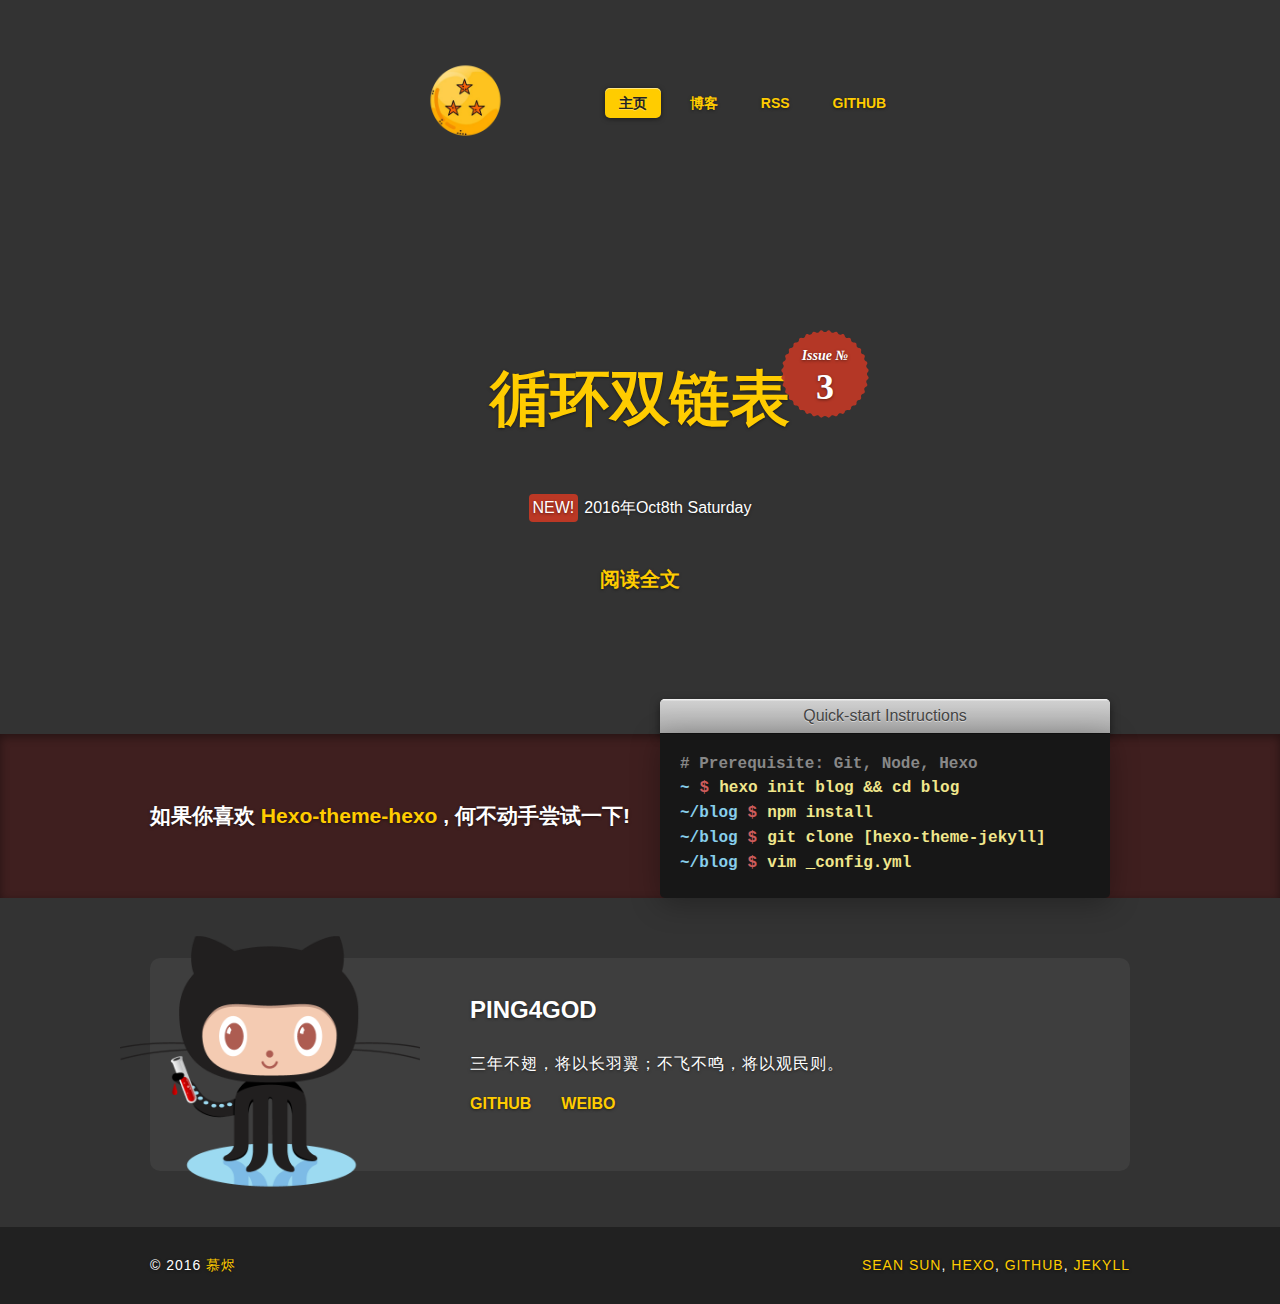
==== commit d6adb8e3: "Site updated: 2016-10-08 23:49:41" ====
--- a/index.html
+++ b/index.html
@@ -1,7 +1,7 @@
 <!DOCTYPE html><html><head><meta charset="utf-8"><meta name="X-UA-Compatible" content="IE=edge"><title> 慕烬的博客</title><meta name="description" content="A Blog Powered By Hexo"><meta name="viewport" content="width=device-width, initial-scale=1"><link rel="short icon" href="/favicon.png"><link rel="stylesheet" href="/css/jekyll.css"><!--[if lt IE 9]>
 <script src="js/html5shiv.min.js"></script>
 <script src="js/respond.min.js"></script>
-<![endif]--></head><body><header class="row-flex-row limit-width vh-center"><a href="/" class="logo"><img src="/favicon.png"></a><nav><ul class="nav-list"><li class="nav-list-item"><a href="/" class="nav-link active">Home</a></li><li class="nav-list-item"><a href="/archives/" class="nav-link">   Blog</a></li><li class="nav-list-item"><a href="/atom.xml" class="nav-link">rss</a></li><li class="nav-list-item"><a href="https://github.com/xxxxx" target="_blank" class="nav-link">   github</a></li></ul></nav></header><div class="container limit-width"><section class="row-flex-row"><div class="home"><article class="post-block"><h2 class="post-title"><a href="/2016/10/08/double-link-list/" class="post-title-link">循环双链表</a><div class="post-badge-wrap"><div class="post-badge"><span class="post-badge-msg">Issue №</span><span class="post-num">3</span></div></div></h2><div class="post-meta"><div class="post-time">Saturday, October 8th 2016</div></div><div class="post-content"></div><div class="read-more"><a href="/2016/10/08/double-link-list/"> MORE</a></div></article></div></section></div><div class="extra"><section class="installtheme"><div class="row-flex row-flex-row limit-width"><div class="intro"><h3> 
+<![endif]--></head><body><header class="row-flex-row limit-width vh-center"><a href="/" class="logo"><img src="/favicon.png"></a><nav><ul class="nav-list"><li class="nav-list-item"><a href="/" class="nav-link active">主页</a></li><li class="nav-list-item"><a href="/archives/" class="nav-link">   博客</a></li><li class="nav-list-item"><a href="/atom.xml" class="nav-link">rss</a></li><li class="nav-list-item"><a href="https://github.com/xxxxx" target="_blank" class="nav-link">   github</a></li></ul></nav></header><div class="container limit-width"><section class="row-flex-row"><div class="home"><article class="post-block"><h2 class="post-title"><a href="/2016/10/08/double-link-list/" class="post-title-link">循环双链表</a><div class="post-badge-wrap"><div class="post-badge"><span class="post-badge-msg">Issue №</span><span class="post-num">3</span></div></div></h2><div class="post-meta"><div class="post-time">2016年Oct8th Saturday</div></div><div class="post-content"></div><div class="read-more"><a href="/2016/10/08/double-link-list/"> 阅读全文</a></div></article></div></section></div><div class="extra"><section class="installtheme"><div class="row-flex row-flex-row limit-width"><div class="intro"><h3> 
 如果你喜欢 <a href="https://github.com/pinggod/hexo-theme-jekyll">Hexo-theme-hexo </a>, 何不动手尝试一下!</h3></div><div class="code"><div class="title">Quick-start Instructions</div><div class="shell"> <div class="line"><span class="output"># Prerequisite: Git, Node, Hexo</span></div><div class="line"><span class="path">~</span><span class="prompt">$</span><span class="command">hexo init blog && cd blog</span></div><div class="line"><span class="path">~/blog</span><span class="prompt">$</span><span class="command">npm install</span></div><div class="line"><span class="path">~/blog</span><span class="prompt">$</span><span class="command">git clone [hexo-theme-jekyll]</span></div><div class="line"><span class="path">~/blog</span><span class="prompt">$</span><span class="command">vim _config.yml</span></div></div></div></div></section><section class="selfintro"><div class="wrap row-flex row-flex-row limit-width"><div class="sign"><img src="img/github.png" alt=""></div><div class="intro"><h3 class="title">PING4GOD</h3><p class="content"> 三年不翅，将以长羽翼；不飞不鸣，将以观民则。</p><ul class="contact"><li><a href="https://github.com/xxxxx" class="social-link">github</a></li><li><a href="http://weibo.com/xxxxxx" class="social-link">weibo</a></li></ul></div></div></section></div><footer class="footer"><div class="row-flex-row limit-width vh-center"><div class="copyright"><P>© 2016 <a href="/">慕烬</P></div><div class="power"><p><a href="http://pinggod.com/">Sean Sun</a>, 
 <a href="https://hexo.io">Hexo</a>, 
 <a href="https://github.com/">GitHub</a>, 
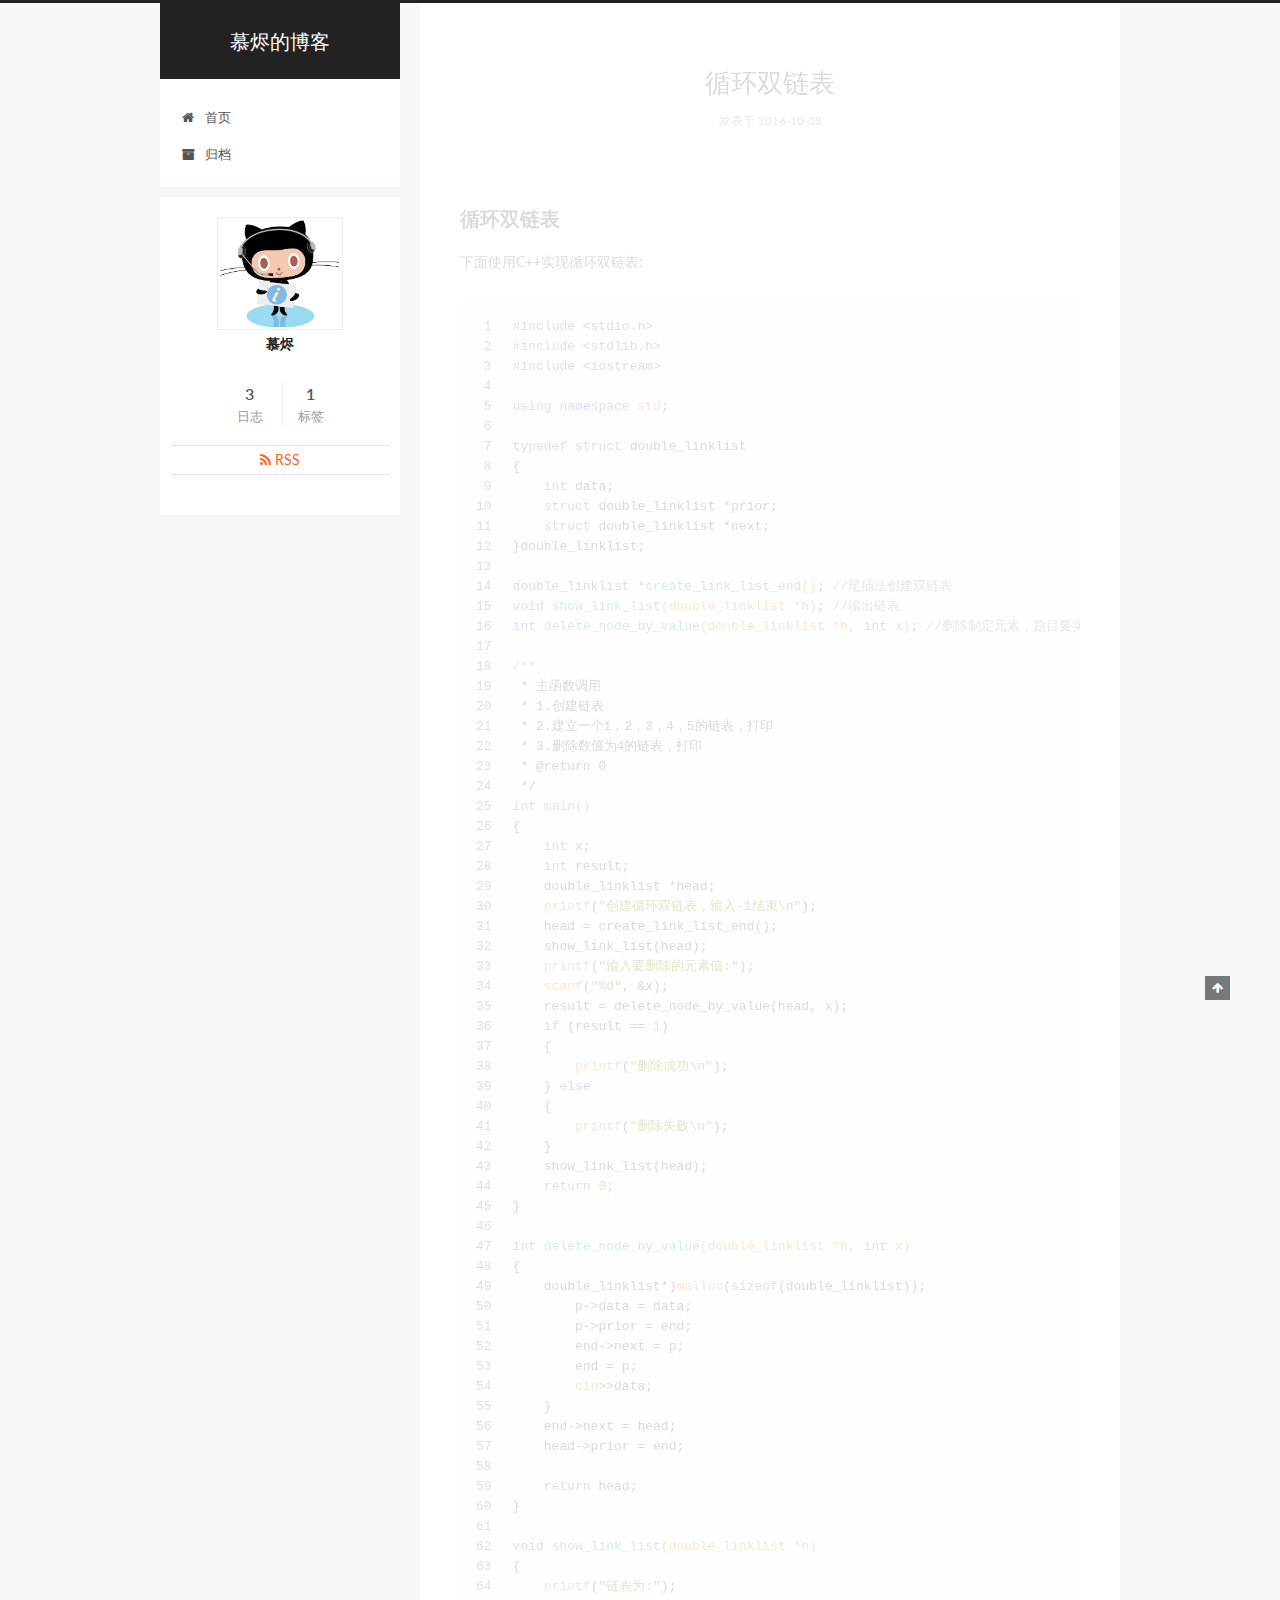
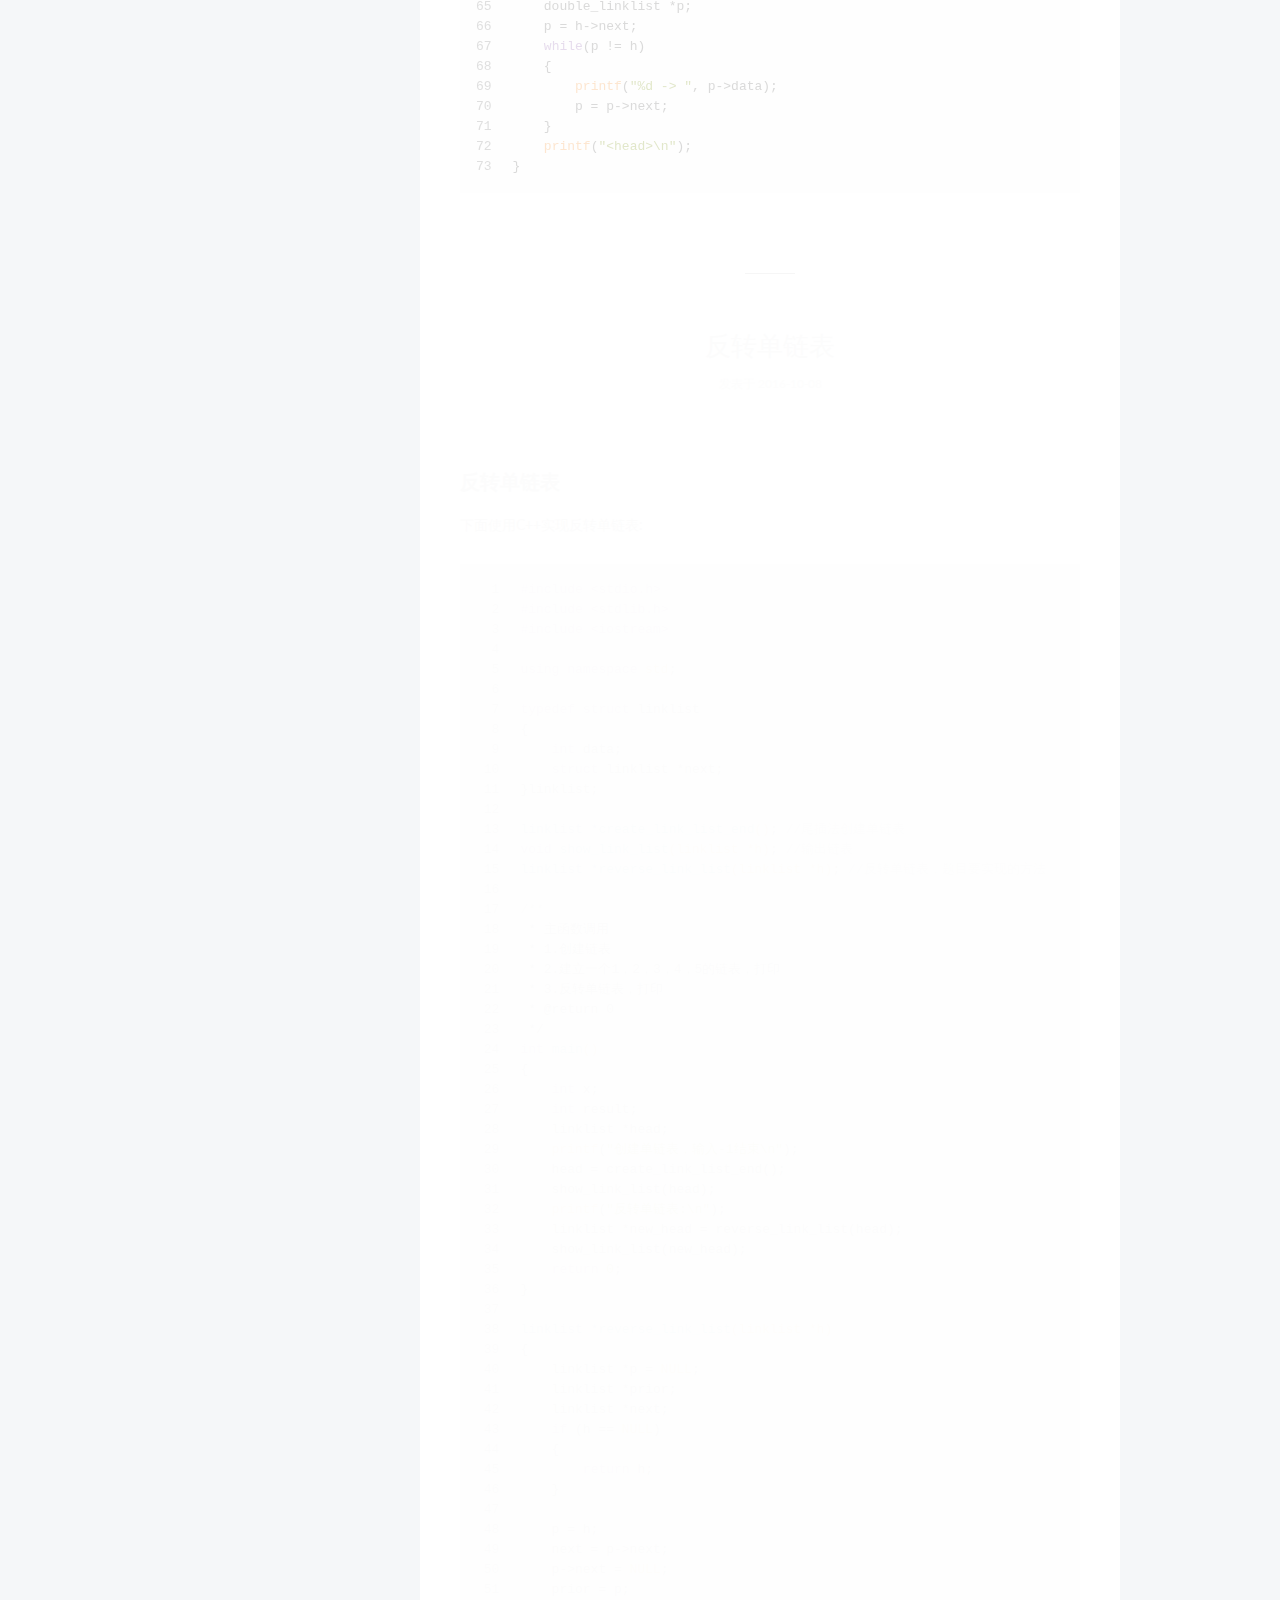
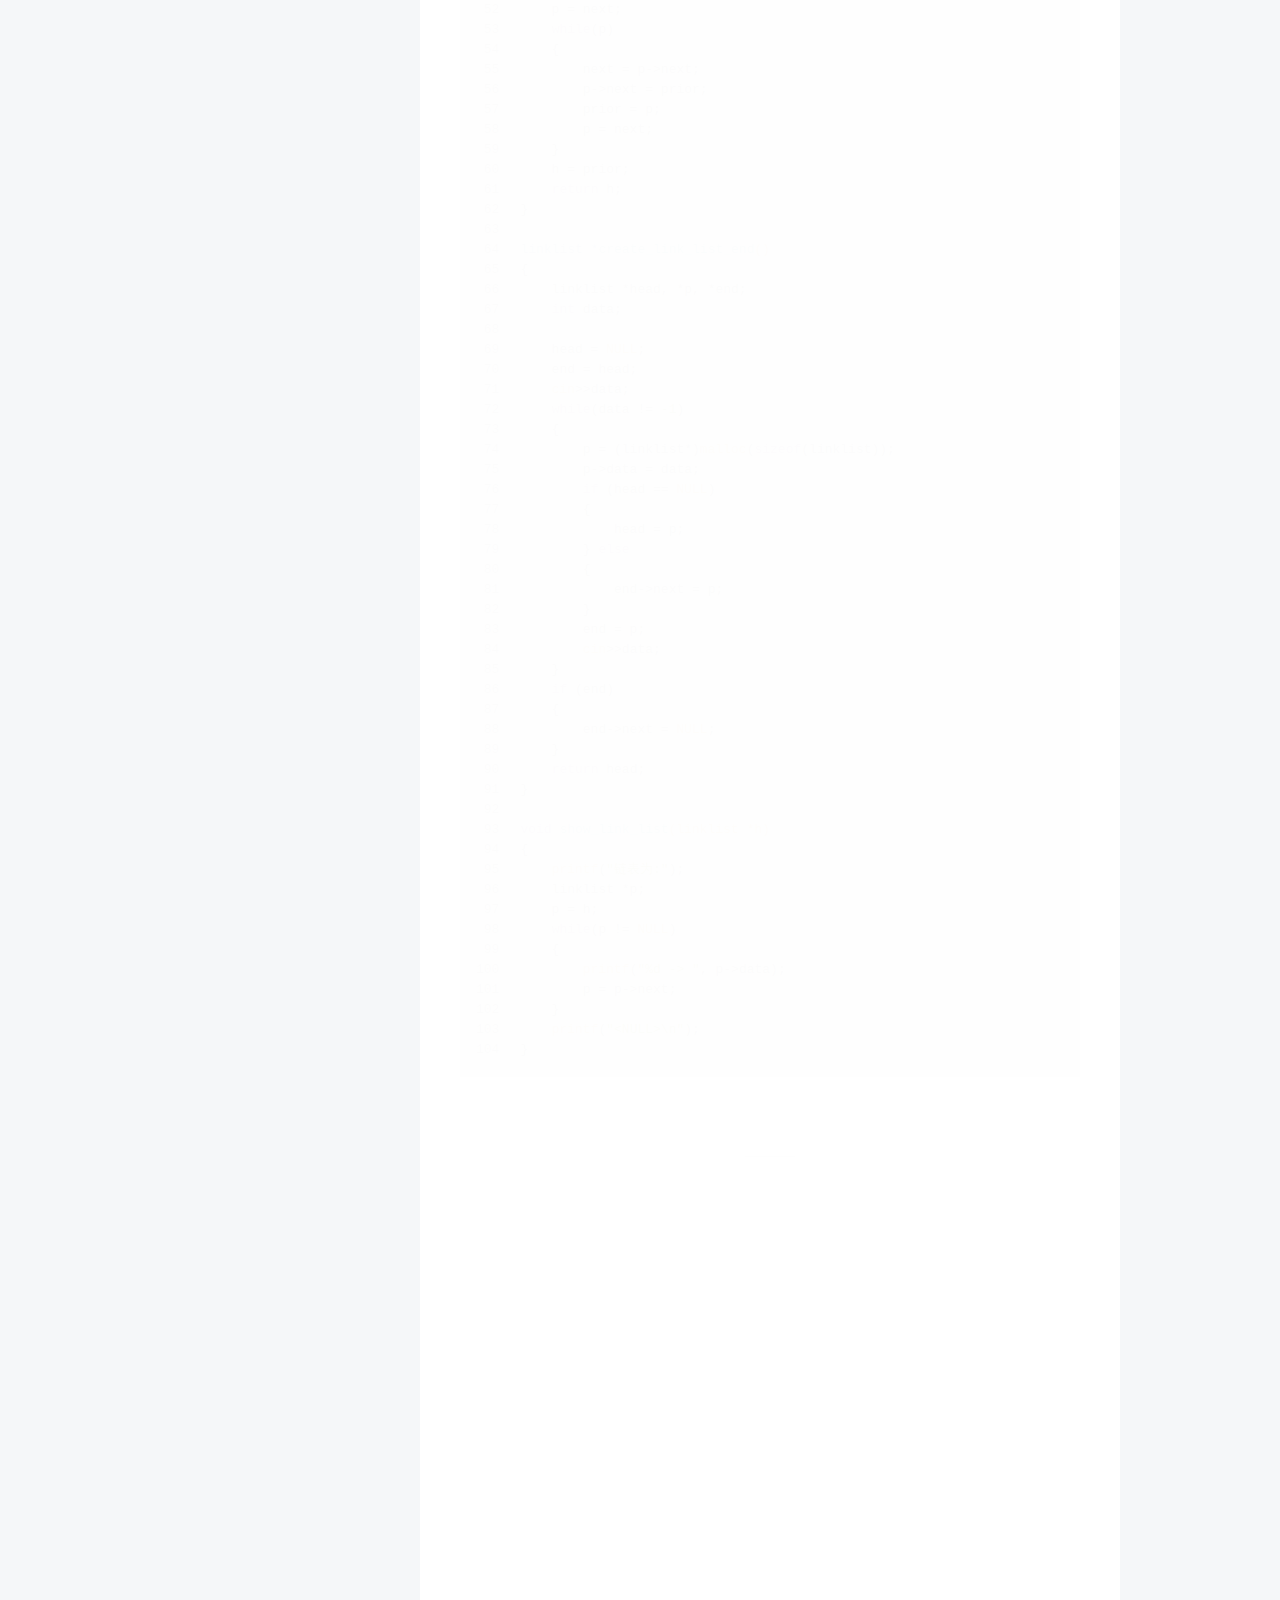
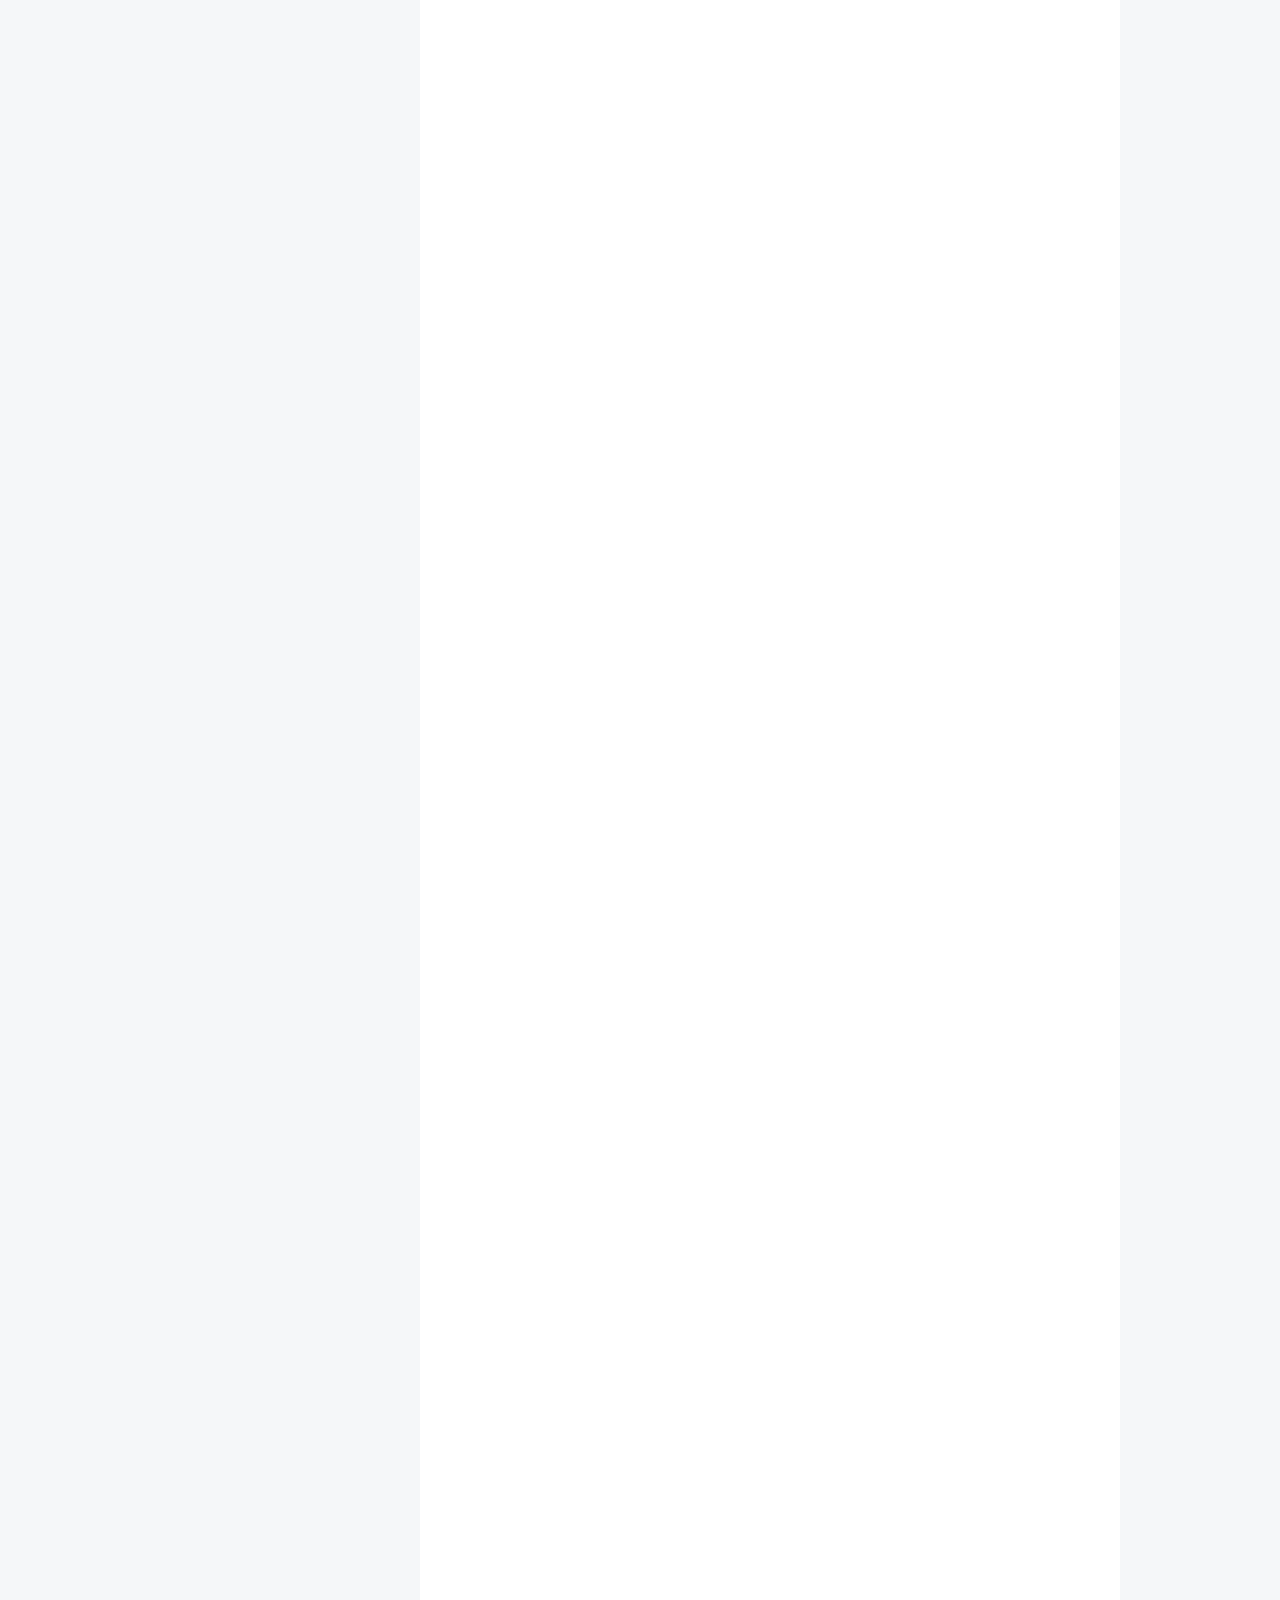
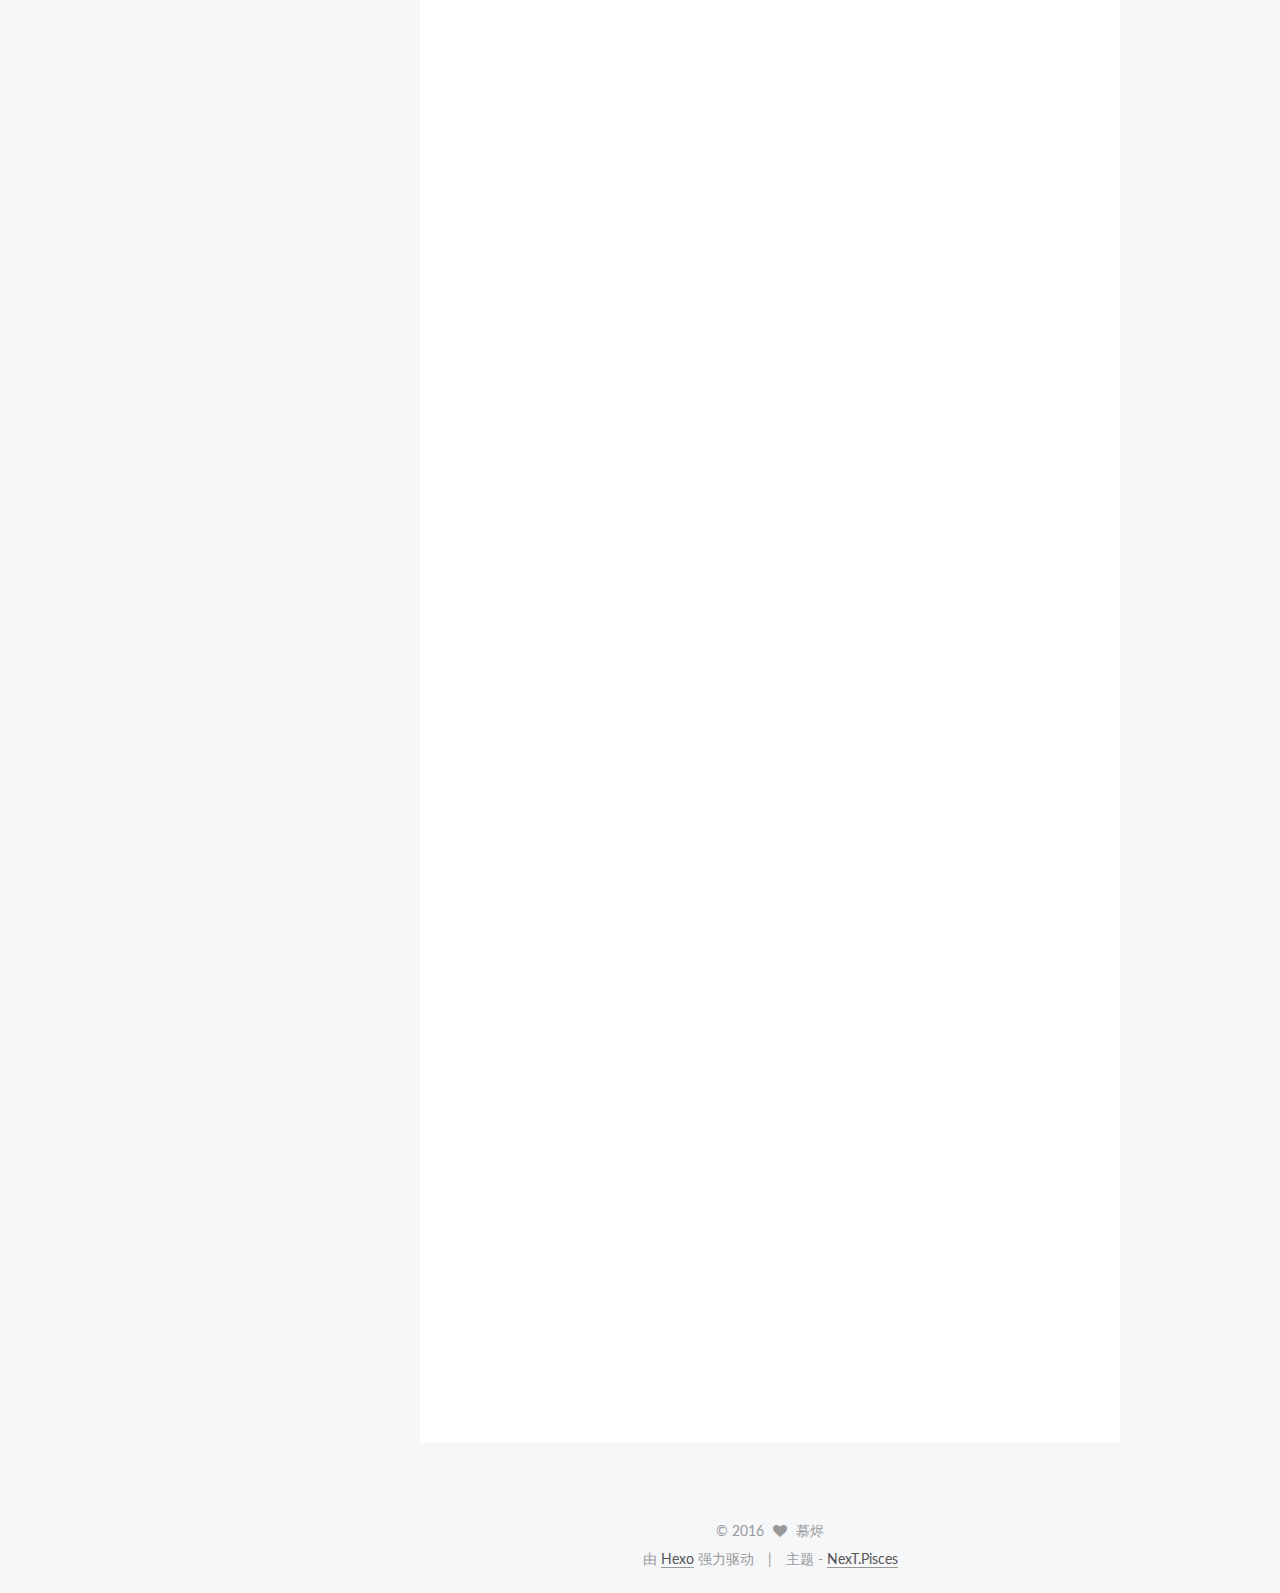
==== commit ee99ee53: "Site updated: 2016-10-09 00:48:30" ====
--- a/index.html
+++ b/index.html
@@ -1,8 +1,704 @@
-<!DOCTYPE html><html><head><meta charset="utf-8"><meta name="X-UA-Compatible" content="IE=edge"><title> 慕烬的博客</title><meta name="description" content="A Blog Powered By Hexo"><meta name="viewport" content="width=device-width, initial-scale=1"><link rel="short icon" href="/favicon.png"><link rel="stylesheet" href="/css/jekyll.css"><!--[if lt IE 9]>
-<script src="js/html5shiv.min.js"></script>
-<script src="js/respond.min.js"></script>
-<![endif]--></head><body><header class="row-flex-row limit-width vh-center"><a href="/" class="logo"><img src="/favicon.png"></a><nav><ul class="nav-list"><li class="nav-list-item"><a href="/" class="nav-link active">主页</a></li><li class="nav-list-item"><a href="/archives/" class="nav-link">   博客</a></li><li class="nav-list-item"><a href="/atom.xml" class="nav-link">rss</a></li><li class="nav-list-item"><a href="https://github.com/xxxxx" target="_blank" class="nav-link">   github</a></li></ul></nav></header><div class="container limit-width"><section class="row-flex-row"><div class="home"><article class="post-block"><h2 class="post-title"><a href="/2016/10/08/double-link-list/" class="post-title-link">循环双链表</a><div class="post-badge-wrap"><div class="post-badge"><span class="post-badge-msg">Issue №</span><span class="post-num">3</span></div></div></h2><div class="post-meta"><div class="post-time">2016年Oct8th Saturday</div></div><div class="post-content"></div><div class="read-more"><a href="/2016/10/08/double-link-list/"> 阅读全文</a></div></article></div></section></div><div class="extra"><section class="installtheme"><div class="row-flex row-flex-row limit-width"><div class="intro"><h3> 
-如果你喜欢 <a href="https://github.com/pinggod/hexo-theme-jekyll">Hexo-theme-hexo </a>, 何不动手尝试一下!</h3></div><div class="code"><div class="title">Quick-start Instructions</div><div class="shell"> <div class="line"><span class="output"># Prerequisite: Git, Node, Hexo</span></div><div class="line"><span class="path">~</span><span class="prompt">$</span><span class="command">hexo init blog && cd blog</span></div><div class="line"><span class="path">~/blog</span><span class="prompt">$</span><span class="command">npm install</span></div><div class="line"><span class="path">~/blog</span><span class="prompt">$</span><span class="command">git clone [hexo-theme-jekyll]</span></div><div class="line"><span class="path">~/blog</span><span class="prompt">$</span><span class="command">vim _config.yml</span></div></div></div></div></section><section class="selfintro"><div class="wrap row-flex row-flex-row limit-width"><div class="sign"><img src="img/github.png" alt=""></div><div class="intro"><h3 class="title">PING4GOD</h3><p class="content"> 三年不翅，将以长羽翼；不飞不鸣，将以观民则。</p><ul class="contact"><li><a href="https://github.com/xxxxx" class="social-link">github</a></li><li><a href="http://weibo.com/xxxxxx" class="social-link">weibo</a></li></ul></div></div></section></div><footer class="footer"><div class="row-flex-row limit-width vh-center"><div class="copyright"><P>© 2016 <a href="/">慕烬</P></div><div class="power"><p><a href="http://pinggod.com/">Sean Sun</a>, 
-<a href="https://hexo.io">Hexo</a>, 
-<a href="https://github.com/">GitHub</a>, 
-<a href="https://jekyllrb.com/">Jekyll</a></p></div></div></footer><script>(function(b,o,i,l,e,r){b.GoogleAnalyticsObject=l;b[l]||(b[l]=function(){(b[l].q=b[l].q||[]).push(arguments)});b[l].l=+new Date;e=o.createElement(i);r=o.getElementsByTagName(i)[0];e.src='//www.google-analytics.com/analytics.js';r.parentNode.insertBefore(e,r)}(window,document,'script','ga'));ga('create',"UA-65933410-1",'auto');ga('send','pageview');</script><script>var _hmt = _hmt || [];(function() {var hm = document.createElement("script");hm.src = "//hm.baidu.com/hm.js?a36e15d9e2adec9a21fcdd9f686b1ed2";var s = document.getElementsByTagName("script")[0]; s.parentNode.insertBefore(hm, s);})();</script><script src="https://cdn.mathjax.org/mathjax/latest/MathJax.js?config=TeX-AMS-MML_HTMLorMML"></script></body></html>+<!doctype html>
+
+
+
+  
+
+
+<html class="theme-next pisces use-motion">
+<head>
+  <meta charset="UTF-8"/>
+<meta http-equiv="X-UA-Compatible" content="IE=edge,chrome=1" />
+<meta name="viewport" content="width=device-width, initial-scale=1, maximum-scale=1"/>
+
+
+
+<meta http-equiv="Cache-Control" content="no-transform" />
+<meta http-equiv="Cache-Control" content="no-siteapp" />
+
+
+
+
+
+
+
+
+
+
+
+
+  
+  
+  <link href="/vendors/fancybox/source/jquery.fancybox.css?v=2.1.5" rel="stylesheet" type="text/css" />
+
+
+
+
+  
+  
+  
+  
+
+  
+    
+    
+  
+
+  
+
+  
+
+  
+
+  
+
+  
+    
+    
+    <link href="//fonts.googleapis.com/css?family=Lato:300,300italic,400,400italic,700,700italic&subset=latin,latin-ext" rel="stylesheet" type="text/css">
+  
+
+
+
+
+
+
+<link href="/vendors/font-awesome/css/font-awesome.min.css?v=4.4.0" rel="stylesheet" type="text/css" />
+
+<link href="/css/main.css?v=5.0.2" rel="stylesheet" type="text/css" />
+
+
+  <meta name="keywords" content="Hexo, NexT" />
+
+
+
+
+
+  <link rel="alternate" href="/atom.xml" title="慕烬的博客" type="application/atom+xml" />
+
+
+
+
+  <link rel="shortcut icon" type="image/x-icon" href="/favicon.ico?v=5.0.2" />
+
+
+
+
+
+
+<meta property="og:type" content="website">
+<meta property="og:title" content="慕烬的博客">
+<meta property="og:url" content="http://yoursite.com/index.html">
+<meta property="og:site_name" content="慕烬的博客">
+<meta name="twitter:card" content="summary">
+<meta name="twitter:title" content="慕烬的博客">
+
+
+
+<script type="text/javascript" id="hexo.configuration">
+  var NexT = window.NexT || {};
+  var CONFIG = {
+    scheme: 'Pisces',
+    sidebar: {"position":"left","display":"post"},
+    fancybox: true,
+    motion: true,
+    duoshuo: {
+      userId: '0',
+      author: '博主'
+    }
+  };
+</script>
+
+
+
+
+  <link rel="canonical" href="http://yoursite.com/"/>
+
+
+  <title> 慕烬的博客 </title>
+</head>
+
+<body itemscope itemtype="//schema.org/WebPage" lang="zh-Hans">
+
+  
+
+
+
+
+
+
+
+
+
+
+  
+  
+    
+  
+
+  <div class="container one-collumn sidebar-position-left 
+   page-home 
+ ">
+    <div class="headband"></div>
+
+    <header id="header" class="header" itemscope itemtype="//schema.org/WPHeader">
+      <div class="header-inner"><div class="site-meta ">
+  
+
+  <div class="custom-logo-site-title">
+    <a href="/"  class="brand" rel="start">
+      <span class="logo-line-before"><i></i></span>
+      <span class="site-title">慕烬的博客</span>
+      <span class="logo-line-after"><i></i></span>
+    </a>
+  </div>
+  <p class="site-subtitle"></p>
+</div>
+
+<div class="site-nav-toggle">
+  <button>
+    <span class="btn-bar"></span>
+    <span class="btn-bar"></span>
+    <span class="btn-bar"></span>
+  </button>
+</div>
+
+<nav class="site-nav">
+  
+
+  
+    <ul id="menu" class="menu">
+      
+        
+        <li class="menu-item menu-item-home">
+          <a href="/" rel="section">
+            
+              <i class="menu-item-icon fa fa-fw fa-home"></i> <br />
+            
+            首页
+          </a>
+        </li>
+      
+        
+        <li class="menu-item menu-item-archives">
+          <a href="/archives" rel="section">
+            
+              <i class="menu-item-icon fa fa-fw fa-archive"></i> <br />
+            
+            归档
+          </a>
+        </li>
+      
+
+      
+    </ul>
+  
+
+  
+</nav>
+
+ </div>
+    </header>
+
+    <main id="main" class="main">
+      <div class="main-inner">
+        <div class="content-wrap">
+          <div id="content" class="content">
+            
+  <section id="posts" class="posts-expand">
+    
+      
+
+  
+  
+
+  
+  
+  
+
+  <article class="post post-type-normal " itemscope itemtype="//schema.org/Article">
+
+    
+      <header class="post-header">
+
+        
+        
+          <h1 class="post-title" itemprop="name headline">
+            
+            
+              
+                
+                <a class="post-title-link" href="/2016/10/08/double-link-list/" itemprop="url">
+                  循环双链表
+                </a>
+              
+            
+          </h1>
+        
+
+        <div class="post-meta">
+          <span class="post-time">
+            <span class="post-meta-item-icon">
+              <i class="fa fa-calendar-o"></i>
+            </span>
+            <span class="post-meta-item-text">发表于</span>
+            <time itemprop="dateCreated" datetime="2016-10-08T23:28:25+08:00" content="2016-10-08">
+              2016-10-08
+            </time>
+          </span>
+
+          
+
+          
+            
+          
+
+          
+
+          
+          
+
+          
+        </div>
+      </header>
+    
+
+
+    <div class="post-body" itemprop="articleBody">
+
+      
+      
+
+      
+        
+          
+            <h2 id="循环双链表"><a href="#循环双链表" class="headerlink" title="循环双链表"></a>循环双链表</h2><p>下面使用C++实现循环双链表:</p>
+<figure class="highlight cpp"><table><tr><td class="gutter"><pre><div class="line">1</div><div class="line">2</div><div class="line">3</div><div class="line">4</div><div class="line">5</div><div class="line">6</div><div class="line">7</div><div class="line">8</div><div class="line">9</div><div class="line">10</div><div class="line">11</div><div class="line">12</div><div class="line">13</div><div class="line">14</div><div class="line">15</div><div class="line">16</div><div class="line">17</div><div class="line">18</div><div class="line">19</div><div class="line">20</div><div class="line">21</div><div class="line">22</div><div class="line">23</div><div class="line">24</div><div class="line">25</div><div class="line">26</div><div class="line">27</div><div class="line">28</div><div class="line">29</div><div class="line">30</div><div class="line">31</div><div class="line">32</div><div class="line">33</div><div class="line">34</div><div class="line">35</div><div class="line">36</div><div class="line">37</div><div class="line">38</div><div class="line">39</div><div class="line">40</div><div class="line">41</div><div class="line">42</div><div class="line">43</div><div class="line">44</div><div class="line">45</div><div class="line">46</div><div class="line">47</div><div class="line">48</div><div class="line">49</div><div class="line">50</div><div class="line">51</div><div class="line">52</div><div class="line">53</div><div class="line">54</div><div class="line">55</div><div class="line">56</div><div class="line">57</div><div class="line">58</div><div class="line">59</div><div class="line">60</div><div class="line">61</div><div class="line">62</div><div class="line">63</div><div class="line">64</div><div class="line">65</div><div class="line">66</div><div class="line">67</div><div class="line">68</div><div class="line">69</div><div class="line">70</div><div class="line">71</div><div class="line">72</div><div class="line">73</div></pre></td><td class="code"><pre><div class="line"><span class="meta">#<span class="meta-keyword">include</span> <span class="meta-string">&lt;stdio.h&gt;</span></span></div><div class="line"><span class="meta">#<span class="meta-keyword">include</span> <span class="meta-string">&lt;stdlib.h&gt;</span></span></div><div class="line"><span class="meta">#<span class="meta-keyword">include</span> <span class="meta-string">&lt;iostream&gt;</span></span></div><div class="line"></div><div class="line"><span class="keyword">using</span> <span class="keyword">namespace</span> <span class="built_in">std</span>;</div><div class="line"></div><div class="line"><span class="keyword">typedef</span> <span class="keyword">struct</span> double_linklist</div><div class="line">&#123;</div><div class="line">    <span class="keyword">int</span> data;</div><div class="line">    <span class="keyword">struct</span> double_linklist *prior;</div><div class="line">    <span class="keyword">struct</span> double_linklist *next;</div><div class="line">&#125;double_linklist;</div><div class="line"></div><div class="line"><span class="function">double_linklist *<span class="title">create_link_list_end</span><span class="params">()</span></span>; <span class="comment">//尾插法创建双链表</span></div><div class="line"><span class="function"><span class="keyword">void</span> <span class="title">show_link_list</span><span class="params">(double_linklist *h)</span></span>; <span class="comment">//输出链表</span></div><div class="line"><span class="function"><span class="keyword">int</span> <span class="title">delete_node_by_value</span><span class="params">(double_linklist *h, <span class="keyword">int</span> x)</span></span>; <span class="comment">//删除制定元素，题目要实现的方法</span></div><div class="line"></div><div class="line"><span class="comment">/**</span></div><div class="line"> * 主函数调用</div><div class="line"> * 1.创建链表</div><div class="line"> * 2.建立一个1，2，3，4，5的链表，打印</div><div class="line"> * 3.删除数值为4的链表，打印</div><div class="line"> * @return 0</div><div class="line"> */</div><div class="line"><span class="function"><span class="keyword">int</span> <span class="title">main</span><span class="params">()</span></span></div><div class="line">&#123;</div><div class="line">    <span class="keyword">int</span> x;</div><div class="line">    <span class="keyword">int</span> result;</div><div class="line">    double_linklist *head;</div><div class="line">    <span class="built_in">printf</span>(<span class="string">"创建循环双链表，输入-1结束\n"</span>);</div><div class="line">    head = create_link_list_end();</div><div class="line">    show_link_list(head);</div><div class="line">    <span class="built_in">printf</span>(<span class="string">"输入要删除的元素值:"</span>);</div><div class="line">    <span class="built_in">scanf</span>(<span class="string">"%d"</span>, &amp;x);</div><div class="line">    result = delete_node_by_value(head, x);</div><div class="line">    <span class="keyword">if</span> (result == <span class="number">1</span>)</div><div class="line">    &#123;</div><div class="line">        <span class="built_in">printf</span>(<span class="string">"删除成功\n"</span>);</div><div class="line">    &#125; <span class="keyword">else</span> </div><div class="line">    &#123;</div><div class="line">        <span class="built_in">printf</span>(<span class="string">"删除失败\n"</span>);</div><div class="line">    &#125;</div><div class="line">    show_link_list(head);</div><div class="line">    <span class="keyword">return</span> <span class="number">0</span>;</div><div class="line">&#125;</div><div class="line"></div><div class="line"><span class="function"><span class="keyword">int</span> <span class="title">delete_node_by_value</span><span class="params">(double_linklist *h, <span class="keyword">int</span> x)</span> </span></div><div class="line">&#123;   </div><div class="line">    double_linklist*)<span class="built_in">malloc</span>(<span class="keyword">sizeof</span>(double_linklist));</div><div class="line">        p-&gt;data = data;</div><div class="line">        p-&gt;prior = end;</div><div class="line">        end-&gt;next = p;</div><div class="line">        end = p;</div><div class="line">        <span class="built_in">cin</span>&gt;&gt;data;</div><div class="line">    &#125;</div><div class="line">    end-&gt;next = head;</div><div class="line">    head-&gt;prior = end;</div><div class="line"></div><div class="line">    <span class="keyword">return</span> head;</div><div class="line">&#125;</div><div class="line"></div><div class="line"><span class="function"><span class="keyword">void</span> <span class="title">show_link_list</span><span class="params">(double_linklist *h)</span></span></div><div class="line">&#123;</div><div class="line">    <span class="built_in">printf</span>(<span class="string">"链表为:"</span>);</div><div class="line">    double_linklist *p;</div><div class="line">    p = h-&gt;next;</div><div class="line">    <span class="keyword">while</span>(p != h)</div><div class="line">    &#123;</div><div class="line">        <span class="built_in">printf</span>(<span class="string">"%d -&gt; "</span>, p-&gt;data);</div><div class="line">        p = p-&gt;next;</div><div class="line">    &#125;</div><div class="line">    <span class="built_in">printf</span>(<span class="string">"&lt;head&gt;\n"</span>);</div><div class="line">&#125;</div></pre></td></tr></table></figure>
+
+          
+        
+      
+    </div>
+
+    <div>
+      
+    </div>
+
+    <div>
+      
+    </div>
+
+    <footer class="post-footer">
+      
+
+      
+
+      
+      
+        <div class="post-eof"></div>
+      
+    </footer>
+  </article>
+
+
+    
+      
+
+  
+  
+
+  
+  
+  
+
+  <article class="post post-type-normal " itemscope itemtype="//schema.org/Article">
+
+    
+      <header class="post-header">
+
+        
+        
+          <h1 class="post-title" itemprop="name headline">
+            
+            
+              
+                
+                <a class="post-title-link" href="/2016/10/08/reverse-link-list/" itemprop="url">
+                  反转单链表
+                </a>
+              
+            
+          </h1>
+        
+
+        <div class="post-meta">
+          <span class="post-time">
+            <span class="post-meta-item-icon">
+              <i class="fa fa-calendar-o"></i>
+            </span>
+            <span class="post-meta-item-text">发表于</span>
+            <time itemprop="dateCreated" datetime="2016-10-08T23:25:52+08:00" content="2016-10-08">
+              2016-10-08
+            </time>
+          </span>
+
+          
+
+          
+            
+          
+
+          
+
+          
+          
+
+          
+        </div>
+      </header>
+    
+
+
+    <div class="post-body" itemprop="articleBody">
+
+      
+      
+
+      
+        
+          
+            <h2 id="反转单链表"><a href="#反转单链表" class="headerlink" title="反转单链表"></a>反转单链表</h2><p>下面使用C++实现反转单链表:</p>
+<figure class="highlight cpp"><table><tr><td class="gutter"><pre><div class="line">1</div><div class="line">2</div><div class="line">3</div><div class="line">4</div><div class="line">5</div><div class="line">6</div><div class="line">7</div><div class="line">8</div><div class="line">9</div><div class="line">10</div><div class="line">11</div><div class="line">12</div><div class="line">13</div><div class="line">14</div><div class="line">15</div><div class="line">16</div><div class="line">17</div><div class="line">18</div><div class="line">19</div><div class="line">20</div><div class="line">21</div><div class="line">22</div><div class="line">23</div><div class="line">24</div><div class="line">25</div><div class="line">26</div><div class="line">27</div><div class="line">28</div><div class="line">29</div><div class="line">30</div><div class="line">31</div><div class="line">32</div><div class="line">33</div><div class="line">34</div><div class="line">35</div><div class="line">36</div><div class="line">37</div><div class="line">38</div><div class="line">39</div><div class="line">40</div><div class="line">41</div><div class="line">42</div><div class="line">43</div><div class="line">44</div><div class="line">45</div><div class="line">46</div><div class="line">47</div><div class="line">48</div><div class="line">49</div><div class="line">50</div><div class="line">51</div><div class="line">52</div><div class="line">53</div><div class="line">54</div><div class="line">55</div><div class="line">56</div><div class="line">57</div><div class="line">58</div><div class="line">59</div><div class="line">60</div><div class="line">61</div><div class="line">62</div><div class="line">63</div><div class="line">64</div><div class="line">65</div><div class="line">66</div><div class="line">67</div><div class="line">68</div><div class="line">69</div><div class="line">70</div><div class="line">71</div><div class="line">72</div><div class="line">73</div><div class="line">74</div><div class="line">75</div><div class="line">76</div><div class="line">77</div><div class="line">78</div><div class="line">79</div><div class="line">80</div><div class="line">81</div><div class="line">82</div><div class="line">83</div><div class="line">84</div><div class="line">85</div><div class="line">86</div><div class="line">87</div><div class="line">88</div><div class="line">89</div><div class="line">90</div><div class="line">91</div><div class="line">92</div><div class="line">93</div><div class="line">94</div><div class="line">95</div><div class="line">96</div><div class="line">97</div><div class="line">98</div><div class="line">99</div><div class="line">100</div><div class="line">101</div><div class="line">102</div><div class="line">103</div><div class="line">104</div></pre></td><td class="code"><pre><div class="line"><span class="meta">#<span class="meta-keyword">include</span> <span class="meta-string">&lt;stdio.h&gt;</span></span></div><div class="line"><span class="meta">#<span class="meta-keyword">include</span> <span class="meta-string">&lt;stdlib.h&gt;</span></span></div><div class="line"><span class="meta">#<span class="meta-keyword">include</span> <span class="meta-string">&lt;iostream&gt;</span></span></div><div class="line"></div><div class="line"><span class="keyword">using</span> <span class="keyword">namespace</span> <span class="built_in">std</span>;</div><div class="line"></div><div class="line"><span class="keyword">typedef</span> <span class="keyword">struct</span> linklist</div><div class="line">&#123;</div><div class="line">    <span class="keyword">int</span> data;</div><div class="line">    <span class="keyword">struct</span> linklist *next;</div><div class="line">&#125;linklist;</div><div class="line"></div><div class="line"><span class="function">linklist *<span class="title">create_link_list_end</span><span class="params">()</span></span>; <span class="comment">//尾插法创建单链表</span></div><div class="line"><span class="function"><span class="keyword">void</span> <span class="title">show_link_list</span><span class="params">(linklist *h)</span></span>; <span class="comment">//输出链表</span></div><div class="line"><span class="function">linklist *<span class="title">reverse_link_list</span><span class="params">(linklist *h)</span></span>; <span class="comment">//反转单链表，题目要实现的方法</span></div><div class="line"></div><div class="line"><span class="comment">/**</span></div><div class="line"> * 主函数调用</div><div class="line"> * 1.创建链表</div><div class="line"> * 2.建立一个1，2，3，4，5的链表，打印</div><div class="line"> * 3.反转单链表，打印</div><div class="line"> * @return 0</div><div class="line"> */</div><div class="line"><span class="function"><span class="keyword">int</span> <span class="title">main</span><span class="params">()</span></span></div><div class="line">&#123;</div><div class="line">    <span class="keyword">int</span> x;</div><div class="line">    <span class="keyword">int</span> result;</div><div class="line">    linklist *head;</div><div class="line">    <span class="built_in">printf</span>(<span class="string">"创建单链表，输入-1结束\n"</span>);</div><div class="line">    head = create_link_list_end();</div><div class="line">    show_link_list(head);</div><div class="line">    <span class="built_in">printf</span>(<span class="string">"反转单链表:\n"</span>);</div><div class="line">    linklist *new_head = reverse_link_list(head);</div><div class="line">    show_link_list(new_head);</div><div class="line">    <span class="keyword">return</span> <span class="number">0</span>;</div><div class="line">&#125;</div><div class="line"></div><div class="line"><span class="function">linklist *<span class="title">reverse_link_list</span><span class="params">(linklist *h)</span></span></div><div class="line">&#123;</div><div class="line">    linklist *p = <span class="literal">NULL</span>;</div><div class="line">    linklist *prior;</div><div class="line">    linklist *next;</div><div class="line">    <span class="keyword">if</span> (h == <span class="literal">NULL</span>)</div><div class="line">    &#123;</div><div class="line">        <span class="keyword">return</span> h;</div><div class="line">    &#125;</div><div class="line"></div><div class="line">    p = h;</div><div class="line">    next = p-&gt;next;</div><div class="line">    p-&gt;next = <span class="literal">NULL</span>;</div><div class="line">    prior = p;</div><div class="line">    p = next;</div><div class="line">    <span class="keyword">while</span>(p)</div><div class="line">    &#123;</div><div class="line">        next = p-&gt;next;</div><div class="line">        p-&gt;next = prior;</div><div class="line">        prior = p;</div><div class="line">        p = next;</div><div class="line">    &#125;</div><div class="line">    h = prior;</div><div class="line">    <span class="keyword">return</span> h;</div><div class="line">&#125;</div><div class="line"></div><div class="line"><span class="function">linklist *<span class="title">create_link_list_end</span><span class="params">()</span></span></div><div class="line">&#123;</div><div class="line">    linklist *head, *p, *end;</div><div class="line">    <span class="keyword">int</span> data;</div><div class="line"></div><div class="line">    head = <span class="literal">NULL</span>;</div><div class="line">    end = head;</div><div class="line">    <span class="built_in">cin</span>&gt;&gt;data;</div><div class="line">    <span class="keyword">while</span>(data != <span class="number">-1</span>)</div><div class="line">    &#123;</div><div class="line">        p = (linklist*)<span class="built_in">malloc</span>(<span class="keyword">sizeof</span>(linklist));</div><div class="line">        p-&gt;data = data;</div><div class="line">        <span class="keyword">if</span> (head == <span class="literal">NULL</span>)</div><div class="line">        &#123;</div><div class="line">            head = p;</div><div class="line">        &#125; <span class="keyword">else</span> </div><div class="line">        &#123;</div><div class="line">            end-&gt;next = p;   </div><div class="line">        &#125;</div><div class="line">        end = p;</div><div class="line">        <span class="built_in">cin</span>&gt;&gt;data;</div><div class="line">    &#125;</div><div class="line">    <span class="keyword">if</span> (end)</div><div class="line">    &#123;</div><div class="line">        end-&gt;next = <span class="literal">NULL</span>;</div><div class="line">    &#125;</div><div class="line">    <span class="keyword">return</span> head;</div><div class="line">&#125;</div><div class="line"></div><div class="line"><span class="function"><span class="keyword">void</span> <span class="title">show_link_list</span><span class="params">(linklist *h)</span></span></div><div class="line">&#123;</div><div class="line">    <span class="built_in">printf</span>(<span class="string">"链表为:"</span>);</div><div class="line">    linklist *p;</div><div class="line">    p = h;</div><div class="line">    <span class="keyword">while</span>(p != <span class="literal">NULL</span>)</div><div class="line">    &#123;</div><div class="line">        <span class="built_in">printf</span>(<span class="string">"%d -&gt; "</span>, p-&gt;data);</div><div class="line">        p = p-&gt;next;</div><div class="line">    &#125;</div><div class="line">    <span class="built_in">printf</span>(<span class="string">"&lt;NULL&gt;\n"</span>);</div><div class="line">&#125;</div></pre></td></tr></table></figure>
+          
+        
+      
+    </div>
+
+    <div>
+      
+    </div>
+
+    <div>
+      
+    </div>
+
+    <footer class="post-footer">
+      
+
+      
+
+      
+      
+        <div class="post-eof"></div>
+      
+    </footer>
+  </article>
+
+
+    
+      
+
+  
+  
+
+  
+  
+  
+
+  <article class="post post-type-normal " itemscope itemtype="//schema.org/Article">
+
+    
+      <header class="post-header">
+
+        
+        
+          <h1 class="post-title" itemprop="name headline">
+            
+            
+              
+                
+                <a class="post-title-link" href="/2016/10/08/stack/" itemprop="url">
+                  栈
+                </a>
+              
+            
+          </h1>
+        
+
+        <div class="post-meta">
+          <span class="post-time">
+            <span class="post-meta-item-icon">
+              <i class="fa fa-calendar-o"></i>
+            </span>
+            <span class="post-meta-item-text">发表于</span>
+            <time itemprop="dateCreated" datetime="2016-10-08T22:25:52+08:00" content="2016-10-08">
+              2016-10-08
+            </time>
+          </span>
+
+          
+
+          
+            
+          
+
+          
+
+          
+          
+
+          
+        </div>
+      </header>
+    
+
+
+    <div class="post-body" itemprop="articleBody">
+
+      
+      
+
+      
+        
+          
+            <h2 id="数据结构-栈的实现"><a href="#数据结构-栈的实现" class="headerlink" title="数据结构:栈的实现"></a>数据结构:栈的实现</h2><p>下面使用C++实现顺序栈:</p>
+<figure class="highlight cpp"><table><tr><td class="gutter"><pre><div class="line">1</div><div class="line">2</div><div class="line">3</div><div class="line">4</div><div class="line">5</div><div class="line">6</div><div class="line">7</div><div class="line">8</div><div class="line">9</div><div class="line">10</div><div class="line">11</div><div class="line">12</div><div class="line">13</div><div class="line">14</div><div class="line">15</div><div class="line">16</div><div class="line">17</div><div class="line">18</div><div class="line">19</div><div class="line">20</div><div class="line">21</div><div class="line">22</div><div class="line">23</div><div class="line">24</div><div class="line">25</div><div class="line">26</div><div class="line">27</div><div class="line">28</div><div class="line">29</div><div class="line">30</div><div class="line">31</div><div class="line">32</div><div class="line">33</div><div class="line">34</div><div class="line">35</div><div class="line">36</div><div class="line">37</div><div class="line">38</div><div class="line">39</div><div class="line">40</div><div class="line">41</div><div class="line">42</div><div class="line">43</div><div class="line">44</div><div class="line">45</div><div class="line">46</div><div class="line">47</div><div class="line">48</div><div class="line">49</div><div class="line">50</div><div class="line">51</div><div class="line">52</div><div class="line">53</div><div class="line">54</div><div class="line">55</div><div class="line">56</div><div class="line">57</div><div class="line">58</div><div class="line">59</div><div class="line">60</div><div class="line">61</div><div class="line">62</div><div class="line">63</div><div class="line">64</div><div class="line">65</div><div class="line">66</div><div class="line">67</div><div class="line">68</div><div class="line">69</div><div class="line">70</div><div class="line">71</div><div class="line">72</div><div class="line">73</div><div class="line">74</div><div class="line">75</div><div class="line">76</div><div class="line">77</div><div class="line">78</div><div class="line">79</div><div class="line">80</div><div class="line">81</div><div class="line">82</div><div class="line">83</div><div class="line">84</div><div class="line">85</div><div class="line">86</div><div class="line">87</div><div class="line">88</div><div class="line">89</div><div class="line">90</div><div class="line">91</div><div class="line">92</div><div class="line">93</div><div class="line">94</div><div class="line">95</div><div class="line">96</div><div class="line">97</div><div class="line">98</div><div class="line">99</div><div class="line">100</div><div class="line">101</div><div class="line">102</div><div class="line">103</div><div class="line">104</div><div class="line">105</div><div class="line">106</div><div class="line">107</div><div class="line">108</div><div class="line">109</div><div class="line">110</div><div class="line">111</div><div class="line">112</div><div class="line">113</div><div class="line">114</div><div class="line">115</div><div class="line">116</div><div class="line">117</div><div class="line">118</div><div class="line">119</div><div class="line">120</div><div class="line">121</div><div class="line">122</div><div class="line">123</div><div class="line">124</div><div class="line">125</div><div class="line">126</div><div class="line">127</div><div class="line">128</div><div class="line">129</div><div class="line">130</div><div class="line">131</div><div class="line">132</div><div class="line">133</div><div class="line">134</div><div class="line">135</div><div class="line">136</div><div class="line">137</div><div class="line">138</div><div class="line">139</div><div class="line">140</div><div class="line">141</div><div class="line">142</div><div class="line">143</div><div class="line">144</div><div class="line">145</div><div class="line">146</div><div class="line">147</div><div class="line">148</div><div class="line">149</div><div class="line">150</div><div class="line">151</div><div class="line">152</div><div class="line">153</div><div class="line">154</div></pre></td><td class="code"><pre><div class="line"><span class="meta">#<span class="meta-keyword">include</span> <span class="meta-string">&lt;iostream&gt;</span></span></div><div class="line"><span class="keyword">using</span> <span class="keyword">namespace</span> <span class="built_in">std</span>;</div><div class="line"></div><div class="line"><span class="keyword">template</span> &lt;<span class="keyword">class</span> T&gt;</div><div class="line"><span class="keyword">class</span> Stack</div><div class="line">&#123;</div><div class="line"><span class="keyword">public</span>:</div><div class="line">    Stack(<span class="keyword">int</span> max_stack_size = <span class="number">10</span>); <span class="comment">//构造函数</span></div><div class="line">    ~Stack(); <span class="comment">//析构函数</span></div><div class="line">    <span class="function"><span class="keyword">bool</span> <span class="title">IsEmpty</span><span class="params">()</span></span>; <span class="comment">//判空</span></div><div class="line">    <span class="function"><span class="keyword">bool</span> <span class="title">IsFull</span><span class="params">()</span></span>; <span class="comment">//判满</span></div><div class="line">    <span class="function">T <span class="title">Top</span><span class="params">()</span></span>; <span class="comment">//取栈顶元素</span></div><div class="line">    Stack&lt;T&gt;&amp; Add(<span class="keyword">const</span> T&amp; x); <span class="comment">//入栈</span></div><div class="line">    Stack&lt;T&gt;&amp; Del(T&amp; x); <span class="comment">//出栈</span></div><div class="line">    <span class="function"><span class="keyword">void</span> <span class="title">MakeEmpty</span><span class="params">()</span></span>; <span class="comment">//栈置空</span></div><div class="line">    <span class="function"><span class="keyword">void</span> <span class="title">Output</span><span class="params">()</span></span>; <span class="comment">//输出栈元素    </span></div><div class="line"><span class="keyword">private</span>:</div><div class="line">    <span class="keyword">int</span> top; <span class="comment">//栈顶指针</span></div><div class="line">    <span class="keyword">int</span> MaxTop; <span class="comment">//栈容量</span></div><div class="line">    T *<span class="built_in">stack</span>; <span class="comment">//栈数组</span></div><div class="line">&#125;;</div><div class="line"></div><div class="line"><span class="keyword">template</span>&lt;<span class="keyword">class</span> T&gt;</div><div class="line">Stack&lt;T&gt;::Stack(<span class="keyword">int</span> max_stack_size)</div><div class="line">&#123;</div><div class="line">    MaxTop = max_stack_size - <span class="number">1</span>;</div><div class="line">    <span class="built_in">stack</span> = <span class="keyword">new</span> T[max_stack_size];</div><div class="line">    top = <span class="number">-1</span>;</div><div class="line">&#125;</div><div class="line"></div><div class="line"><span class="keyword">template</span>&lt;<span class="keyword">class</span> T&gt;</div><div class="line">Stack&lt;T&gt;::~Stack()</div><div class="line">&#123;</div><div class="line">    <span class="keyword">delete</span> [] <span class="built_in">stack</span>;</div><div class="line">&#125;</div><div class="line"></div><div class="line"><span class="keyword">template</span>&lt;<span class="keyword">class</span> T&gt;</div><div class="line"><span class="keyword">bool</span> Stack&lt;T&gt;::IsEmpty()</div><div class="line">&#123;</div><div class="line">    <span class="keyword">return</span> top == <span class="number">-1</span>;</div><div class="line">&#125;</div><div class="line"></div><div class="line"><span class="keyword">template</span>&lt;<span class="keyword">class</span> T&gt;</div><div class="line"><span class="keyword">bool</span> Stack&lt;T&gt;::IsFull()</div><div class="line">&#123;</div><div class="line">    <span class="keyword">return</span> top == MaxTop;</div><div class="line">&#125;</div><div class="line"></div><div class="line"><span class="keyword">template</span>&lt;<span class="keyword">class</span> T&gt;</div><div class="line"><span class="keyword">void</span> Stack&lt;T&gt;::MakeEmpty()</div><div class="line">&#123;</div><div class="line">    top = <span class="number">-1</span>;</div><div class="line">&#125;</div><div class="line"></div><div class="line"><span class="keyword">template</span>&lt;<span class="keyword">class</span> T&gt;</div><div class="line">Stack&lt;T&gt;&amp; Stack&lt;T&gt;::Add(<span class="keyword">const</span> T&amp; x)</div><div class="line">&#123;</div><div class="line">    <span class="keyword">if</span> (IsFull())</div><div class="line">    &#123;</div><div class="line">        <span class="built_in">cout</span>&lt;&lt;<span class="string">"塞不下了"</span>&lt;&lt;<span class="built_in">endl</span>;</div><div class="line">        <span class="keyword">return</span> *<span class="keyword">this</span>;</div><div class="line">    &#125;</div><div class="line">    top = top + <span class="number">1</span>;</div><div class="line">    <span class="built_in">stack</span>[top] = x;</div><div class="line">    <span class="keyword">return</span> *<span class="keyword">this</span>;</div><div class="line">&#125;</div><div class="line"></div><div class="line"><span class="keyword">template</span>&lt;<span class="keyword">class</span> T&gt;</div><div class="line">Stack&lt;T&gt;&amp; Stack&lt;T&gt;::Del(T&amp; x)</div><div class="line">&#123;</div><div class="line">    <span class="keyword">if</span> (IsEmpty())</div><div class="line">    &#123;</div><div class="line">        <span class="built_in">cout</span>&lt;&lt;<span class="string">"求塞"</span>&lt;&lt;<span class="built_in">endl</span>;</div><div class="line">        <span class="keyword">return</span> *<span class="keyword">this</span>;</div><div class="line">    &#125;</div><div class="line">    x = <span class="built_in">stack</span>[top];</div><div class="line">    top = top - <span class="number">1</span>;</div><div class="line">    <span class="keyword">return</span> *<span class="keyword">this</span>;</div><div class="line">&#125;</div><div class="line"></div><div class="line"><span class="keyword">template</span>&lt;<span class="keyword">class</span> T&gt;</div><div class="line">T Stack&lt;T&gt;::Top()</div><div class="line">&#123;</div><div class="line">    <span class="keyword">int</span> x;</div><div class="line">    <span class="keyword">if</span> (IsEmpty())</div><div class="line">    &#123;</div><div class="line">        <span class="built_in">cout</span>&lt;&lt;<span class="string">"求塞"</span>&lt;&lt;<span class="built_in">endl</span>;</div><div class="line">        <span class="keyword">return</span> <span class="number">0</span>;</div><div class="line">    &#125;</div><div class="line">    x = <span class="built_in">stack</span>[top];</div><div class="line">    <span class="keyword">return</span> x;</div><div class="line">&#125;</div><div class="line"></div><div class="line"><span class="keyword">template</span>&lt;<span class="keyword">class</span> T&gt;</div><div class="line"><span class="keyword">void</span> Stack&lt;T&gt;::Output()</div><div class="line">&#123;</div><div class="line">    <span class="keyword">if</span> (IsEmpty())</div><div class="line">    &#123;</div><div class="line">        <span class="built_in">cout</span>&lt;&lt;<span class="string">"no element"</span>&lt;&lt;<span class="built_in">endl</span>;</div><div class="line">        <span class="keyword">return</span>;</div><div class="line">    &#125;</div><div class="line">    <span class="keyword">for</span> (<span class="keyword">int</span> i = top; i &gt; <span class="number">-1</span>; --i)</div><div class="line">    &#123;</div><div class="line">        <span class="built_in">cout</span> &lt;&lt; <span class="built_in">stack</span>[i] &lt;&lt; <span class="string">"-&gt;"</span>;</div><div class="line">    &#125;</div><div class="line">    <span class="built_in">cout</span> &lt;&lt; <span class="string">"bottom"</span> &lt;&lt; <span class="built_in">endl</span>;</div><div class="line">&#125;</div><div class="line"></div><div class="line"><span class="function"><span class="keyword">int</span> <span class="title">main</span><span class="params">()</span></span></div><div class="line">&#123;</div><div class="line">    <span class="comment">/**</span></div><div class="line">     * stack1: 测试入栈、出栈、取栈顶元素操作</div><div class="line">     * 1) 1，2，3，入栈，打印3-&gt;2-&gt;1-&gt;bottom</div><div class="line">     * 2) 出栈1次，打印2-&gt;1-&gt;bottom, 同时打印x=3</div><div class="line">     * 3) 取栈顶元素, 打印2-&gt;1-&gt;bottom, 同时打印y=2</div><div class="line">     */</div><div class="line">    Stack&lt;<span class="keyword">int</span>&gt; stack1;</div><div class="line">    <span class="keyword">int</span> x; <span class="comment">//出栈元素保存在x</span></div><div class="line">    <span class="keyword">int</span> y; <span class="comment">//取栈顶元素保存在y</span></div><div class="line">    stack1.Add(<span class="number">1</span>);</div><div class="line">    stack1.Add(<span class="number">2</span>);</div><div class="line">    stack1.Add(<span class="number">3</span>);</div><div class="line">    stack1.Output();</div><div class="line">    stack1.Del(x);</div><div class="line">    stack1.Output();</div><div class="line">    <span class="built_in">cout</span> &lt;&lt; <span class="string">"x = "</span> &lt;&lt; x &lt;&lt; <span class="built_in">endl</span>;</div><div class="line">    y = stack1.Top();</div><div class="line">    stack1.Output();</div><div class="line">    <span class="built_in">cout</span> &lt;&lt; <span class="string">"y = "</span> &lt;&lt; y &lt;&lt; <span class="built_in">endl</span>;</div><div class="line"></div><div class="line">    <span class="comment">/**</span></div><div class="line">     * stack2: 测试判断栈空、栈满</div><div class="line">     * 1) 取栈顶元素，提示栈空</div><div class="line">     * 2) 首先判断栈是否为空，为空则给出提示</div><div class="line">     * 3) 循环向栈中添加11个元素</div><div class="line">     * 4) 判断栈是否满，栈满则给出提示</div><div class="line">     */</div><div class="line">    Stack&lt;<span class="keyword">int</span>&gt; stack2;</div><div class="line">    stack2.Top();</div><div class="line">    <span class="keyword">if</span> (stack2.IsEmpty())</div><div class="line">    &#123;</div><div class="line">        <span class="built_in">cout</span> &lt;&lt; <span class="string">"栈 stack2 为空"</span> &lt;&lt; <span class="built_in">endl</span>;</div><div class="line">    &#125;</div><div class="line">    <span class="keyword">for</span> (<span class="keyword">int</span> i = <span class="number">0</span>; i &lt;= <span class="number">10</span>; ++i)</div><div class="line">    &#123;</div><div class="line">        stack2.Add(i);</div><div class="line">    &#125;</div><div class="line">    <span class="keyword">if</span> (stack2.IsFull())</div><div class="line">    &#123;</div><div class="line">        <span class="built_in">cout</span> &lt;&lt; <span class="string">"栈 stack2 为满"</span> &lt;&lt; <span class="built_in">endl</span>;</div><div class="line">    &#125;</div><div class="line">    <span class="built_in">cout</span> &lt;&lt; <span class="string">"stack2:"</span>;</div><div class="line">    stack2.Output();</div><div class="line">&#125;</div></pre></td></tr></table></figure>
+
+          
+        
+      
+    </div>
+
+    <div>
+      
+    </div>
+
+    <div>
+      
+    </div>
+
+    <footer class="post-footer">
+      
+
+      
+
+      
+      
+        <div class="post-eof"></div>
+      
+    </footer>
+  </article>
+
+
+    
+  </section>
+
+  
+
+
+          </div>
+          
+
+
+          
+
+        </div>
+        
+          
+  
+  <div class="sidebar-toggle">
+    <div class="sidebar-toggle-line-wrap">
+      <span class="sidebar-toggle-line sidebar-toggle-line-first"></span>
+      <span class="sidebar-toggle-line sidebar-toggle-line-middle"></span>
+      <span class="sidebar-toggle-line sidebar-toggle-line-last"></span>
+    </div>
+  </div>
+
+  <aside id="sidebar" class="sidebar">
+    <div class="sidebar-inner">
+
+      
+
+      
+
+      <section class="site-overview sidebar-panel  sidebar-panel-active ">
+        <div class="site-author motion-element" itemprop="author" itemscope itemtype="//schema.org/Person">
+          <img class="site-author-image" itemprop="image"
+               src="/images/avatar.png"
+               alt="慕烬" />
+          <p class="site-author-name" itemprop="name">慕烬</p>
+          <p class="site-description motion-element" itemprop="description"></p>
+        </div>
+        <nav class="site-state motion-element">
+          <div class="site-state-item site-state-posts">
+            <a href="/archives">
+              <span class="site-state-item-count">3</span>
+              <span class="site-state-item-name">日志</span>
+            </a>
+          </div>
+
+          
+
+          
+            <div class="site-state-item site-state-tags">
+              
+                <span class="site-state-item-count">1</span>
+                <span class="site-state-item-name">标签</span>
+              
+            </div>
+          
+
+        </nav>
+
+        
+          <div class="feed-link motion-element">
+            <a href="/atom.xml" rel="alternate">
+              <i class="fa fa-rss"></i>
+              RSS
+            </a>
+          </div>
+        
+
+        <div class="links-of-author motion-element">
+          
+        </div>
+
+        
+        
+
+        
+        
+
+      </section>
+
+      
+
+    </div>
+  </aside>
+
+
+        
+      </div>
+    </main>
+
+    <footer id="footer" class="footer">
+      <div class="footer-inner">
+        <div class="copyright" >
+  
+  &copy; 
+  <span itemprop="copyrightYear">2016</span>
+  <span class="with-love">
+    <i class="fa fa-heart"></i>
+  </span>
+  <span class="author" itemprop="copyrightHolder">慕烬</span>
+</div>
+
+<div class="powered-by">
+  由 <a class="theme-link" href="https://hexo.io">Hexo</a> 强力驱动
+</div>
+
+<div class="theme-info">
+  主题 -
+  <a class="theme-link" href="https://github.com/iissnan/hexo-theme-next">
+    NexT.Pisces
+  </a>
+</div>
+
+        
+
+        
+      </div>
+    </footer>
+
+    <div class="back-to-top">
+      <i class="fa fa-arrow-up"></i>
+    </div>
+  </div>
+
+  
+
+<script type="text/javascript">
+  if (Object.prototype.toString.call(window.Promise) !== '[object Function]') {
+    window.Promise = null;
+  }
+</script>
+
+
+
+
+
+
+
+
+
+  
+
+
+
+  
+  <script type="text/javascript" src="/vendors/jquery/index.js?v=2.1.3"></script>
+
+  
+  <script type="text/javascript" src="/vendors/fastclick/lib/fastclick.min.js?v=1.0.6"></script>
+
+  
+  <script type="text/javascript" src="/vendors/jquery_lazyload/jquery.lazyload.js?v=1.9.7"></script>
+
+  
+  <script type="text/javascript" src="/vendors/velocity/velocity.min.js?v=1.2.1"></script>
+
+  
+  <script type="text/javascript" src="/vendors/velocity/velocity.ui.min.js?v=1.2.1"></script>
+
+  
+  <script type="text/javascript" src="/vendors/fancybox/source/jquery.fancybox.pack.js?v=2.1.5"></script>
+
+
+  
+
+
+  <script type="text/javascript" src="/js/src/utils.js?v=5.0.2"></script>
+
+  <script type="text/javascript" src="/js/src/motion.js?v=5.0.2"></script>
+
+
+
+  
+  
+
+
+  <script type="text/javascript" src="/js/src/affix.js?v=5.0.2"></script>
+
+  <script type="text/javascript" src="/js/src/schemes/pisces.js?v=5.0.2"></script>
+
+
+
+  
+
+  
+
+
+  <script type="text/javascript" src="/js/src/bootstrap.js?v=5.0.2"></script>
+
+
+
+  
+
+
+
+  
+
+
+
+
+  
+  
+
+  
+
+  
+
+  
+
+</body>
+</html>
--- a/css/main.css
+++ b/css/main.css
@@ -0,0 +1,2538 @@
+/* normalize.css v3.0.2 | MIT License | git.io/normalize */
+html {
+  font-family: sans-serif; /* 1 */
+  -ms-text-size-adjust: 100%; /* 2 */
+  -webkit-text-size-adjust: 100%; /* 2 */
+}
+body {
+  margin: 0;
+}
+article,
+aside,
+details,
+figcaption,
+figure,
+footer,
+header,
+hgroup,
+main,
+menu,
+nav,
+section,
+summary {
+  display: block;
+}
+audio,
+canvas,
+progress,
+video {
+  display: inline-block; /* 1 */
+  vertical-align: baseline; /* 2 */
+}
+audio:not([controls]) {
+  display: none;
+  height: 0;
+}
+[hidden],
+template {
+  display: none;
+}
+a {
+  background-color: transparent;
+}
+a:active,
+a:hover {
+  outline: 0;
+}
+abbr[title] {
+  border-bottom: 1px dotted;
+}
+b,
+strong {
+  font-weight: bold;
+}
+dfn {
+  font-style: italic;
+}
+h1 {
+  font-size: 2em;
+  margin: 0.67em 0;
+}
+mark {
+  background: #ff0;
+  color: #000;
+}
+small {
+  font-size: 80%;
+}
+sub,
+sup {
+  font-size: 75%;
+  line-height: 0;
+  position: relative;
+  vertical-align: baseline;
+}
+sup {
+  top: -0.5em;
+}
+sub {
+  bottom: -0.25em;
+}
+img {
+  border: 0;
+}
+svg:not(:root) {
+  overflow: hidden;
+}
+figure {
+  margin: 1em 40px;
+}
+hr {
+  -moz-box-sizing: content-box;
+  box-sizing: content-box;
+  height: 0;
+}
+pre {
+  overflow: auto;
+}
+code,
+kbd,
+pre,
+samp {
+  font-family: monospace, monospace;
+  font-size: 1em;
+}
+button,
+input,
+optgroup,
+select,
+textarea {
+  color: inherit; /* 1 */
+  font: inherit; /* 2 */
+  margin: 0; /* 3 */
+}
+button {
+  overflow: visible;
+}
+button,
+select {
+  text-transform: none;
+}
+button,
+html input[type="button"],
+input[type="reset"],
+input[type="submit"] {
+  -webkit-appearance: button; /* 2 */
+  cursor: pointer; /* 3 */
+}
+button[disabled],
+html input[disabled] {
+  cursor: default;
+}
+button::-moz-focus-inner,
+input::-moz-focus-inner {
+  border: 0;
+  padding: 0;
+}
+input {
+  line-height: normal;
+}
+input[type="checkbox"],
+input[type="radio"] {
+  box-sizing: border-box; /* 1 */
+  padding: 0; /* 2 */
+}
+input[type="number"]::-webkit-inner-spin-button,
+input[type="number"]::-webkit-outer-spin-button {
+  height: auto;
+}
+input[type="search"] {
+  -webkit-appearance: textfield; /* 1 */
+  -moz-box-sizing: content-box;
+  -webkit-box-sizing: content-box; /* 2 */
+  box-sizing: content-box;
+}
+input[type="search"]::-webkit-search-cancel-button,
+input[type="search"]::-webkit-search-decoration {
+  -webkit-appearance: none;
+}
+fieldset {
+  border: 1px solid #c0c0c0;
+  margin: 0 2px;
+  padding: 0.35em 0.625em 0.75em;
+}
+legend {
+  border: 0; /* 1 */
+  padding: 0; /* 2 */
+}
+textarea {
+  overflow: auto;
+}
+optgroup {
+  font-weight: bold;
+}
+table {
+  border-collapse: collapse;
+  border-spacing: 0;
+}
+td,
+th {
+  padding: 0;
+}
+::selection {
+  background: #262a30;
+  color: #fff;
+}
+body {
+  position: relative;
+  font-family: 'Lato', "PingFang SC", "Microsoft YaHei", sans-serif;
+  font-size: 14px;
+  line-height: 2;
+  color: #555;
+  background: #fff;
+}
+@media (max-width: 767px) {
+  body {
+    padding-right: 0 !important;
+  }
+}
+@media (min-width: 768px) and (max-width: 991px) {
+  body {
+    padding-right: 0 !important;
+  }
+}
+@media (min-width: 1600px) {
+  body {
+    font-size: 16px;
+  }
+}
+h1,
+h2,
+h3,
+h4,
+h5,
+h6 {
+  margin: 0;
+  padding: 0;
+  font-weight: bold;
+  line-height: 1.5;
+  font-family: 'Lato', "PingFang SC", "Microsoft YaHei", sans-serif;
+}
+h2,
+h3,
+h4,
+h5,
+h6 {
+  margin: 20px 0 15px;
+}
+h1 {
+  font-size: 22px;
+}
+@media (max-width: 767px) {
+  h1 {
+    font-size: 18px;
+  }
+}
+h2 {
+  font-size: 20px;
+}
+@media (max-width: 767px) {
+  h2 {
+    font-size: 16px;
+  }
+}
+h3 {
+  font-size: 18px;
+}
+@media (max-width: 767px) {
+  h3 {
+    font-size: 14px;
+  }
+}
+h4 {
+  font-size: 16px;
+}
+@media (max-width: 767px) {
+  h4 {
+    font-size: 12px;
+  }
+}
+h5 {
+  font-size: 14px;
+}
+@media (max-width: 767px) {
+  h5 {
+    font-size: 10px;
+  }
+}
+h6 {
+  font-size: 12px;
+}
+@media (max-width: 767px) {
+  h6 {
+    font-size: 8px;
+  }
+}
+p {
+  margin: 0 0 25px 0;
+}
+a {
+  color: #555;
+  text-decoration: none;
+  border-bottom: 1px solid #999;
+  word-wrap: break-word;
+}
+a:hover {
+  color: #222;
+  border-bottom-color: #222;
+}
+ul {
+  list-style: none;
+}
+blockquote {
+  margin: 0;
+  padding: 0;
+}
+img {
+  display: block;
+  margin: auto;
+  max-width: 100%;
+  height: auto;
+}
+hr {
+  margin: 40px 0;
+  height: 3px;
+  border: none;
+  background-color: #ddd;
+  background-image: repeating-linear-gradient(-45deg, #fff, #fff 4px, transparent 4px, transparent 8px);
+}
+blockquote {
+  padding: 0 15px;
+  color: #666;
+  border-left: 4px solid #ddd;
+}
+blockquote cite::before {
+  content: "-";
+  padding: 0 5px;
+}
+dt {
+  font-weight: 700;
+}
+dd {
+  margin: 0;
+  padding: 0;
+}
+.text-left {
+  text-align: left;
+}
+.text-center {
+  text-align: center;
+}
+.text-right {
+  text-align: right;
+}
+.text-justify {
+  text-align: justify;
+}
+.text-nowrap {
+  white-space: nowrap;
+}
+.text-lowercase {
+  text-transform: lowercase;
+}
+.text-uppercase {
+  text-transform: uppercase;
+}
+.text-capitalize {
+  text-transform: capitalize;
+}
+.center-block {
+  display: block;
+  margin-left: auto;
+  margin-right: auto;
+}
+.clearfix:before,
+.clearfix:after {
+  content: " ";
+  display: table;
+}
+.clearfix:after {
+  clear: both;
+}
+.pullquote {
+  width: 45%;
+}
+.pullquote.left {
+  float: left;
+  margin-left: 5px;
+  margin-right: 10px;
+}
+.pullquote.right {
+  float: right;
+  margin-left: 10px;
+  margin-right: 5px;
+}
+.affix.affix.affix {
+  position: fixed;
+}
+.translation {
+  margin-top: -20px;
+  font-size: 14px;
+  color: #999;
+}
+.scrollbar-measure {
+  width: 100px;
+  height: 100px;
+  overflow: scroll;
+  position: absolute;
+  top: -9999px;
+}
+.use-motion .motion-element {
+  opacity: 0;
+}
+#local-search-input {
+  padding: 3px;
+  border: none;
+  text-indent: 14px;
+  border-radius: 0;
+  width: 140px;
+  outline: none;
+  border-bottom: 1px solid #999;
+  background: inherit;
+  opacity: 0.5;
+}
+#local-search-input:focus {
+  opacity: 1;
+}
+.search-icon {
+  position: absolute;
+  top: 9px;
+}
+table {
+  margin: 20px 0;
+  width: 100%;
+  border-collapse: collapse;
+  border-spacing: 0;
+  border: 1px solid #ddd;
+  font-size: 14px;
+  table-layout: fixed;
+  word-wrap: break-all;
+}
+table>tbody>tr:nth-of-type(odd) {
+  background-color: #f9f9f9;
+}
+table>tbody>tr:hover {
+  background-color: #f5f5f5;
+}
+caption,
+th,
+td {
+  padding: 8px;
+  text-align: left;
+  vertical-align: middle;
+  font-weight: normal;
+}
+th,
+td {
+  border-bottom: 3px solid #ddd;
+  border-right: 1px solid #eee;
+}
+th {
+  padding-bottom: 10px;
+  font-weight: 700;
+}
+td {
+  border-bottom-width: 1px;
+}
+html,
+body {
+  height: 100%;
+}
+.container {
+  position: relative;
+  min-height: 100%;
+}
+.header-inner {
+  margin: 0 auto;
+  padding: 100px 0 70px;
+  width: 700px;
+}
+@media (min-width: 1600px) {
+  .container .header-inner {
+    width: 900px;
+  }
+}
+.main {
+  padding-bottom: 150px;
+}
+.main-inner {
+  margin: 0 auto;
+  width: 700px;
+}
+@media (min-width: 1600px) {
+  .container .main-inner {
+    width: 900px;
+  }
+}
+.footer {
+  position: absolute;
+  left: 0;
+  bottom: 0;
+  width: 100%;
+  min-height: 50px;
+}
+.footer-inner {
+  box-sizing: border-box;
+  margin: 20px auto;
+  width: 700px;
+}
+@media (min-width: 1600px) {
+  .container .footer-inner {
+    width: 900px;
+  }
+}
+pre,
+.highlight {
+  overflow: auto;
+  margin: 20px 0;
+  padding: 15px;
+  font-size: 13px;
+  color: #4d4d4c;
+  background: #f7f7f7;
+  line-height: 1.6;
+}
+pre,
+code {
+  font-family: consolas, Menlo, "PingFang SC", "Microsoft YaHei", monospace;
+}
+code {
+  padding: 2px 4px;
+  word-wrap: break-all;
+  color: #4d4d4c;
+  background: #f7f7f7;
+  border-radius: 3px;
+  font-size: 13px;
+}
+pre code {
+  padding: 0;
+  color: #4d4d4c;
+  background: none;
+  text-shadow: none;
+}
+.highlight pre {
+  border: none;
+  margin: 0;
+  padding: 1px;
+}
+.highlight table {
+  margin: 0;
+  width: auto;
+  border: none;
+}
+.highlight td {
+  border: none;
+  padding: 0;
+}
+.highlight figcaption {
+  font-size: 1em;
+  color: #4d4d4c;
+  line-height: 1em;
+  margin-bottom: 1em;
+}
+.highlight figcaption:before,
+.highlight figcaption:after {
+  content: " ";
+  display: table;
+}
+.highlight figcaption:after {
+  clear: both;
+}
+.highlight figcaption a {
+  float: right;
+  color: #4d4d4c;
+}
+.highlight figcaption a:hover {
+  border-bottom-color: #4d4d4c;
+}
+.highlight .gutter pre {
+  color: #666;
+  text-align: right;
+  padding-right: 20px;
+}
+.highlight .line {
+  height: 20px;
+}
+.gist table {
+  width: auto;
+}
+.gist table td {
+  border: none;
+}
+pre .deletion {
+  background: #fdd;
+}
+pre .addition {
+  background: #dfd;
+}
+pre .meta {
+  color: #8959a8;
+}
+pre .comment {
+  color: #8e908c;
+}
+pre .variable,
+pre .attribute,
+pre .tag,
+pre .regexp,
+pre .ruby .constant,
+pre .xml .tag .title,
+pre .xml .pi,
+pre .xml .doctype,
+pre .html .doctype,
+pre .css .id,
+pre .css .class,
+pre .css .pseudo {
+  color: #c82829;
+}
+pre .number,
+pre .preprocessor,
+pre .built_in,
+pre .literal,
+pre .params,
+pre .constant,
+pre .command {
+  color: #f5871f;
+}
+pre .ruby .class .title,
+pre .css .rules .attribute,
+pre .string,
+pre .value,
+pre .inheritance,
+pre .header,
+pre .ruby .symbol,
+pre .xml .cdata,
+pre .special,
+pre .number,
+pre .formula {
+  color: #718c00;
+}
+pre .title,
+pre .css .hexcolor {
+  color: #3e999f;
+}
+pre .function,
+pre .python .decorator,
+pre .python .title,
+pre .ruby .function .title,
+pre .ruby .title .keyword,
+pre .perl .sub,
+pre .javascript .title,
+pre .coffeescript .title {
+  color: #4271ae;
+}
+pre .keyword,
+pre .javascript .function {
+  color: #8959a8;
+}
+.full-image.full-image.full-image {
+  border: none;
+  max-width: 100%;
+  width: auto;
+  margin: 20px auto;
+}
+@media (min-width: 992px) {
+  .full-image.full-image.full-image {
+    max-width: none;
+    width: 126%;
+    margin: 0 -13%;
+  }
+}
+.blockquote-center,
+.page-home .post-type-quote blockquote,
+.page-post-detail .post-type-quote blockquote {
+  position: relative;
+  margin: 40px 0;
+  padding: 0;
+  border-left: none;
+  text-align: center;
+}
+.blockquote-center::before,
+.page-home .post-type-quote blockquote::before,
+.page-post-detail .post-type-quote blockquote::before,
+.blockquote-center::after,
+.page-home .post-type-quote blockquote::after,
+.page-post-detail .post-type-quote blockquote::after {
+  position: absolute;
+  content: ' ';
+  display: block;
+  width: 100%;
+  height: 24px;
+  opacity: 0.2;
+  background-repeat: no-repeat;
+  background-position: 0 -6px;
+  background-size: 22px 22px;
+}
+.blockquote-center::before,
+.page-home .post-type-quote blockquote::before,
+.page-post-detail .post-type-quote blockquote::before {
+  top: -20px;
+  background-image: url("../images/quote-l.svg");
+  border-top: 1px solid #ccc;
+}
+.blockquote-center::after,
+.page-home .post-type-quote blockquote::after,
+.page-post-detail .post-type-quote blockquote::after {
+  bottom: -20px;
+  background-image: url("../images/quote-r.svg");
+  border-bottom: 1px solid #ccc;
+  background-position: 100% 8px;
+}
+.blockquote-center p,
+.page-home .post-type-quote blockquote p,
+.page-post-detail .post-type-quote blockquote p,
+.blockquote-center div,
+.page-home .post-type-quote blockquote div,
+.page-post-detail .post-type-quote blockquote div {
+  text-align: center;
+}
+.post .post-body .group-picture img {
+  box-sizing: border-box;
+  padding: 0 3px;
+  border: none;
+}
+.post .group-picture-row {
+  overflow: hidden;
+  margin-top: 6px;
+}
+.post .group-picture-row:first-child {
+  margin-top: 0;
+}
+.post .group-picture-column {
+  float: left;
+}
+.page-post-detail .post-body .group-picture-column {
+  float: none;
+  margin-top: 10px;
+  width: auto !important;
+}
+.page-post-detail .post-body .group-picture-column img {
+  margin: 0 auto;
+}
+.page-archive .group-picture-container {
+  overflow: hidden;
+}
+.page-archive .group-picture-row {
+  float: left;
+}
+.page-archive .group-picture-row:first-child {
+  margin-top: 6px;
+}
+.page-archive .group-picture-column {
+  max-width: 150px;
+  max-height: 150px;
+}
+.btn {
+  display: inline-block;
+  padding: 0 20px;
+  font-size: 14px;
+  color: #fff;
+  background: #222;
+  border: 2px solid #555;
+  text-decoration: none;
+  border-radius: 0;
+  transition-property: background-color;
+  transition-duration: 0.2s;
+  transition-timing-function: ease-in-out;
+  transition-delay: 0s;
+}
+.btn:hover,
+.post-more-link .btn:hover {
+  border-color: #222;
+  color: #fff;
+  background: #222;
+}
+.btn-bar {
+  display: block;
+  width: 22px;
+  height: 2px;
+  background: #555;
+  border-radius: 1px;
+}
+.btn-bar+.btn-bar {
+  margin-top: 4px;
+}
+.pagination {
+  margin: 120px 0 40px;
+  text-align: center;
+  border-top: 1px solid #eee;
+}
+.page-number-basic,
+.pagination .prev,
+.pagination .next,
+.pagination .page-number,
+.pagination .space {
+  display: inline-block;
+  position: relative;
+  top: -1px;
+  margin: 0 10px;
+  padding: 0 10px;
+  line-height: 30px;
+}
+@media (max-width: 767px) {
+  .page-number-basic,
+  .pagination .prev,
+  .pagination .next,
+  .pagination .page-number,
+  .pagination .space {
+    margin: 0 5px;
+  }
+}
+.pagination .prev,
+.pagination .next,
+.pagination .page-number {
+  border-bottom: 0;
+  border-top: 1px solid #eee;
+  transition-property: border-color;
+  transition-duration: 0.2s;
+  transition-timing-function: ease-in-out;
+  transition-delay: 0s;
+}
+.pagination .prev:hover,
+.pagination .next:hover,
+.pagination .page-number:hover {
+  border-top-color: #222;
+}
+.pagination .space {
+  padding: 0;
+  margin: 0;
+}
+.pagination .prev {
+  margin-left: 0;
+}
+.pagination .next {
+  margin-right: 0;
+}
+.pagination .page-number.current {
+  color: #fff;
+  background: #ccc;
+  border-top-color: #ccc;
+}
+@media (max-width: 767px) {
+  .pagination {
+    border-top: none;
+  }
+  .pagination .prev,
+  .pagination .next,
+  .pagination .page-number {
+    margin-bottom: 10px;
+    border-top: 0;
+    border-bottom: 1px solid #eee;
+  }
+  .pagination .prev:hover,
+  .pagination .next:hover,
+  .pagination .page-number:hover {
+    border-bottom-color: #222;
+  }
+}
+.comments {
+  margin: 60px 20px 0;
+}
+.tag-cloud {
+  text-align: center;
+}
+.tag-cloud a {
+  display: inline-block;
+  margin: 10px;
+}
+.back-to-top {
+  box-sizing: border-box;
+  position: fixed;
+  bottom: -100px;
+  right: 50px;
+  z-index: 1050;
+  padding: 0 6px;
+  width: 25px;
+  background: #222;
+  font-size: 12px;
+  opacity: 0.6;
+  color: #fff;
+  cursor: pointer;
+  text-align: center;
+  -webkit-transform: translateZ(0);
+  transition-property: bottom;
+  transition-duration: 0.2s;
+  transition-timing-function: ease-in-out;
+  transition-delay: 0s;
+}
+@media (max-width: 767px) {
+  .back-to-top {
+    display: none;
+  }
+}
+@media (min-width: 768px) and (max-width: 991px) {
+  .back-to-top {
+    display: none;
+  }
+}
+.back-to-top.back-to-top-on {
+  bottom: 40px;
+}
+.header {
+  background: #fff;
+}
+.header-inner {
+  position: relative;
+}
+.headband {
+  height: 3px;
+  background: #222;
+}
+.site-meta {
+  margin: 0;
+  text-align: center;
+}
+@media (max-width: 767px) {
+  .site-meta {
+    text-align: center;
+  }
+}
+.brand {
+  position: relative;
+  display: inline-block;
+  padding: 0 40px;
+  color: #fff;
+  background: #222;
+  border-bottom: none;
+}
+.brand:hover {
+  color: #fff;
+}
+.logo {
+  display: inline-block;
+  margin-right: 5px;
+  line-height: 36px;
+  vertical-align: top;
+}
+.site-title {
+  display: inline-block;
+  vertical-align: top;
+  line-height: 36px;
+  font-size: 20px;
+  font-weight: normal;
+  font-family: 'Lato', "PingFang SC", "Microsoft YaHei", sans-serif;
+}
+.site-subtitle {
+  margin-top: 10px;
+  font-size: 13px;
+  color: #ddd;
+}
+.use-motion .brand {
+  opacity: 0;
+}
+.use-motion .logo,
+.use-motion .site-title,
+.use-motion .site-subtitle {
+  opacity: 0;
+  position: relative;
+  top: -10px;
+}
+.site-nav-toggle {
+  display: none;
+  position: absolute;
+  top: 10px;
+  left: 10px;
+}
+@media (max-width: 767px) {
+  .site-nav-toggle {
+    display: block;
+  }
+}
+.site-nav-toggle button {
+  margin-top: 2px;
+  padding: 9px 10px;
+  background: transparent;
+  border: none;
+}
+@media (max-width: 767px) {
+  .site-nav {
+    display: none;
+    margin: 0 -10px;
+    padding: 0 10px;
+    clear: both;
+    border-top: 1px solid #ddd;
+  }
+}
+@media (min-width: 768px) and (max-width: 991px) {
+  .site-nav {
+    display: block !important;
+  }
+}
+@media (min-width: 992px) {
+  .site-nav {
+    display: block !important;
+  }
+}
+.menu {
+  margin-top: 20px;
+  padding-left: 0;
+  text-align: center;
+}
+.menu .menu-item {
+  display: inline-block;
+  margin: 0 10px;
+}
+@media screen and (max-width: 767px) {
+  .menu .menu-item {
+    margin-top: 10px;
+  }
+}
+.menu .menu-item a {
+  display: block;
+  font-size: 13px;
+  text-transform: capitalize;
+  line-height: inherit;
+  border-bottom: 1px solid transparent;
+  transition-property: border-color;
+  transition-duration: 0.2s;
+  transition-timing-function: ease-in-out;
+  transition-delay: 0s;
+}
+.menu .menu-item a:hover,
+.menu-item-active a {
+  border-bottom-color: #222;
+}
+.menu .menu-item .fa {
+  margin-right: 5px;
+}
+.use-motion .menu-item {
+  opacity: 0;
+}
+.post-body {
+  font-family: 'Lato', "PingFang SC", "Microsoft YaHei", sans-serif;
+}
+@media (max-width: 767px) {
+  .post-body {
+    word-break: break-word;
+  }
+}
+.post-body .fancybox img {
+  display: block !important;
+  margin: 0 auto;
+  cursor: pointer;
+  cursor: zoom-in;
+  cursor: -webkit-zoom-in;
+}
+.post-body .image-caption,
+.post-body .figure .caption {
+  margin: 10px auto 15px;
+  text-align: center;
+  font-size: 14px;
+  color: #999;
+  font-weight: bold;
+  line-height: 1;
+}
+.post-sticky-flag {
+  display: inline-block;
+  font-size: 16px;
+  -ms-transform: rotate(30deg);
+  -webkit-transform: rotate(30deg);
+  -moz-transform: rotate(30deg);
+  -ms-transform: rotate(30deg);
+  -o-transform: rotate(30deg);
+  transform: rotate(30deg);
+}
+.posts-expand {
+  padding-top: 40px;
+}
+@media (max-width: 767px) {
+  .posts-expand {
+    margin: 0 20px;
+  }
+  .post-body pre,
+  .post-body .highlight {
+    padding: 10px;
+  }
+  .post-body pre .gutter pre,
+  .post-body .highlight .gutter pre {
+    padding-right: 10px;
+  }
+}
+@media (min-width: 992px) {
+  .posts-expand .post-body {
+    text-align: justify;
+  }
+}
+.posts-expand .post-body h2,
+.posts-expand .post-body h3,
+.posts-expand .post-body h4,
+.posts-expand .post-body h5,
+.posts-expand .post-body h6 {
+  padding-top: 10px;
+}
+.posts-expand .post-body h2 .header-anchor,
+.posts-expand .post-body h3 .header-anchor,
+.posts-expand .post-body h4 .header-anchor,
+.posts-expand .post-body h5 .header-anchor,
+.posts-expand .post-body h6 .header-anchor {
+  float: right;
+  margin-left: 10px;
+  color: #ccc;
+  border-bottom-style: none;
+  visibility: hidden;
+}
+.posts-expand .post-body h2 .header-anchor:hover,
+.posts-expand .post-body h3 .header-anchor:hover,
+.posts-expand .post-body h4 .header-anchor:hover,
+.posts-expand .post-body h5 .header-anchor:hover,
+.posts-expand .post-body h6 .header-anchor:hover {
+  color: inherit;
+}
+.posts-expand .post-body h2:hover .header-anchor,
+.posts-expand .post-body h3:hover .header-anchor,
+.posts-expand .post-body h4:hover .header-anchor,
+.posts-expand .post-body h5:hover .header-anchor,
+.posts-expand .post-body h6:hover .header-anchor {
+  visibility: visible;
+}
+.posts-expand .post-body ul li {
+  list-style: circle;
+}
+.posts-expand .post-body img {
+  box-sizing: border-box;
+  margin: auto;
+  padding: 3px;
+  border: 1px solid #ddd;
+}
+.posts-expand .fancybox img {
+  margin: 0 auto;
+}
+@media (max-width: 767px) {
+  .posts-collapse {
+    margin: 0 20px;
+  }
+  .posts-collapse .post-title,
+  .posts-collapse .post-meta {
+    display: block;
+    width: auto;
+    text-align: left;
+  }
+}
+.posts-collapse {
+  position: relative;
+  z-index: 1010;
+  margin-left: 55px;
+}
+.posts-collapse::after {
+  content: " ";
+  position: absolute;
+  top: 20px;
+  left: 0;
+  margin-left: -2px;
+  width: 4px;
+  height: 100%;
+  background: #f5f5f5;
+  z-index: -1;
+}
+@media (max-width: 767px) {
+  .posts-collapse {
+    margin: 0 20px;
+  }
+}
+.posts-collapse .collection-title {
+  position: relative;
+  margin: 60px 0;
+}
+.posts-collapse .collection-title h2 {
+  margin-left: 20px;
+}
+.posts-collapse .collection-title small {
+  color: #bbb;
+}
+.posts-collapse .collection-title::before {
+  content: " ";
+  position: absolute;
+  left: 0;
+  top: 50%;
+  margin-left: -4px;
+  margin-top: -4px;
+  width: 8px;
+  height: 8px;
+  background: #bbb;
+  border-radius: 50%;
+}
+.posts-collapse .post {
+  margin: 30px 0;
+}
+.posts-collapse .post-header {
+  position: relative;
+  transition-duration: 0.2s;
+  transition-timing-function: ease-in-out;
+  transition-delay: 0s;
+  transition-property: border;
+  border-bottom: 1px dashed #ccc;
+}
+.posts-collapse .post-header::before {
+  content: " ";
+  position: absolute;
+  left: 0;
+  top: 12px;
+  width: 6px;
+  height: 6px;
+  margin-left: -4px;
+  background: #bbb;
+  border-radius: 50%;
+  border: 1px solid #fff;
+  transition-duration: 0.2s;
+  transition-timing-function: ease-in-out;
+  transition-delay: 0s;
+  transition-property: background;
+}
+.posts-collapse .post-header:hover {
+  border-bottom-color: #666;
+}
+.posts-collapse .post-header:hover::before {
+  background: #222;
+}
+.posts-collapse .post-meta {
+  position: absolute;
+  font-size: 12px;
+  left: 20px;
+  top: 5px;
+}
+.posts-collapse .post-comments-count {
+  display: none;
+}
+.posts-collapse .post-title {
+  margin-left: 60px;
+  font-size: 16px;
+  font-weight: normal;
+  line-height: inherit;
+}
+.posts-collapse .post-title::after {
+  margin-left: 3px;
+  opacity: 0.6;
+}
+.posts-collapse .post-title a {
+  color: #666;
+  border-bottom: none;
+}
+.page-home .post-type-quote .post-header,
+.page-post-detail .post-type-quote .post-header,
+.page-home .post-type-quote .post-tags,
+.page-post-detail .post-type-quote .post-tags {
+  display: none;
+}
+.posts-expand .post-title {
+  font-size: 26px;
+  text-align: center;
+  word-break: break-word;
+  font-weight: 300;
+}
+@media (max-width: 767px) {
+  .posts-expand .post-title {
+    font-size: 22px;
+  }
+}
+.posts-expand .post-title-link {
+  display: inline-block;
+  position: relative;
+  color: #555;
+  border-bottom: none;
+  line-height: 1.2;
+  vertical-align: top;
+}
+.posts-expand .post-title-link::before {
+  content: "";
+  position: absolute;
+  width: 100%;
+  height: 2px;
+  bottom: 0;
+  left: 0;
+  background-color: #000;
+  visibility: hidden;
+  -webkit-transform: scaleX(0);
+  -moz-transform: scaleX(0);
+  -ms-transform: scaleX(0);
+  -o-transform: scaleX(0);
+  transform: scaleX(0);
+  transition-duration: 0.2s;
+  transition-timing-function: ease-in-out;
+  transition-delay: 0s;
+}
+.posts-expand .post-title-link:hover::before {
+  visibility: visible;
+  -webkit-transform: scaleX(1);
+  -moz-transform: scaleX(1);
+  -ms-transform: scaleX(1);
+  -o-transform: scaleX(1);
+  transform: scaleX(1);
+}
+.posts-expand .post-title-link .fa {
+  font-size: 16px;
+}
+.posts-expand .post-meta {
+  margin: 3px 0 60px 0;
+  color: #999;
+  font-family: 'Lato', "PingFang SC", "Microsoft YaHei", sans-serif;
+  font-size: 12px;
+  text-align: center;
+}
+.posts-expand .post-meta .post-category-list {
+  display: inline-block;
+  margin: 0;
+  padding: 3px;
+}
+.posts-expand .post-meta .post-category-list-link {
+  color: #999;
+}
+.post-meta-item-icon {
+  display: none;
+  margin-right: 3px;
+}
+@media (min-width: 768px) and (max-width: 991px) {
+  .post-meta-item-icon {
+    display: inline-block;
+  }
+}
+@media (max-width: 767px) {
+  .post-meta-item-icon {
+    display: inline-block;
+  }
+}
+@media (min-width: 768px) and (max-width: 991px) {
+  .post-meta-item-text {
+    display: none;
+  }
+}
+@media (max-width: 767px) {
+  .post-meta-item-text {
+    display: none;
+  }
+}
+@media (max-width: 767px) {
+  .posts-expand .post-comments-count {
+    display: none;
+  }
+}
+.post-more-link {
+  margin-top: 50px;
+}
+.post-more-link .btn {
+  color: #555;
+  font-size: 14px;
+  background: #fff;
+  border-radius: 2px;
+  line-height: 2;
+}
+.posts-expand .post-tags {
+  margin-top: 40px;
+  text-align: center;
+}
+.posts-expand .post-tags a {
+  display: inline-block;
+  margin-right: 10px;
+  font-size: 13px;
+}
+.post-nav {
+  overflow: hidden;
+  margin-top: 60px;
+  padding: 10px;
+  white-space: nowrap;
+  border-top: 1px solid #eee;
+}
+.post-nav-item {
+  display: inline-block;
+  width: 50%;
+  white-space: normal;
+}
+.post-nav-item a {
+  position: relative;
+  display: inline-block;
+  line-height: 25px;
+  font-size: 14px;
+  color: #555;
+  border-bottom: none;
+}
+.post-nav-item a:hover {
+  color: #222;
+  border-bottom: none;
+}
+.post-nav-item a:active {
+  top: 2px;
+}
+.post-nav-item a i {
+  font-size: 12px;
+}
+.post-nav-prev {
+  text-align: right;
+}
+.posts-expand .post-eof {
+  display: block;
+  margin: 80px auto 60px;
+  width: 8%;
+  height: 1px;
+  background: #ccc;
+  text-align: center;
+}
+.post:last-child .post-eof.post-eof.post-eof {
+  display: none;
+}
+.post-gallery {
+  display: table;
+  table-layout: fixed;
+  width: 100%;
+  border-collapse: separate;
+}
+.post-gallery-row {
+  display: table-row;
+}
+.post-gallery .post-gallery-img {
+  display: table-cell;
+  text-align: center;
+  vertical-align: middle;
+  border: none;
+}
+.post-gallery .post-gallery-img img {
+  max-width: 100%;
+  max-height: 100%;
+  border: none;
+}
+.fancybox-close,
+.fancybox-close:hover {
+  border: none;
+}
+.sidebar {
+  position: fixed;
+  right: 0;
+  top: 0;
+  bottom: 0;
+  width: 0;
+  z-index: 1040;
+  box-shadow: inset 0 2px 6px #000;
+  background: #222;
+  -webkit-transform: translateZ(0);
+}
+.sidebar a {
+  color: #999;
+  border-bottom-color: #555;
+}
+.sidebar a:hover {
+  color: #eee;
+}
+@media (min-width: 768px) and (max-width: 991px) {
+  .sidebar {
+    display: none !important;
+  }
+}
+@media (max-width: 767px) {
+  .sidebar {
+    display: none !important;
+  }
+}
+.sidebar-inner {
+  position: relative;
+  padding: 20px 10px;
+  color: #999;
+  text-align: center;
+}
+.sidebar-toggle {
+  position: fixed;
+  right: 50px;
+  bottom: 45px;
+  width: 15px;
+  height: 15px;
+  padding: 5px;
+  background: #222;
+  line-height: 0;
+  z-index: 1050;
+  cursor: pointer;
+  -webkit-transform: translateZ(0);
+}
+@media (min-width: 768px) and (max-width: 991px) {
+  .sidebar-toggle {
+    display: none;
+  }
+}
+@media (max-width: 767px) {
+  .sidebar-toggle {
+    display: none;
+  }
+}
+.sidebar-toggle-line {
+  position: relative;
+  display: inline-block;
+  vertical-align: top;
+  height: 2px;
+  width: 100%;
+  background: #fff;
+  margin-top: 3px;
+}
+.sidebar-toggle-line:first-child {
+  margin-top: 0;
+}
+.site-author-image {
+  display: block;
+  margin: 0 auto;
+  padding: 2px;
+  max-width: 120px;
+  height: auto;
+  border: 1px solid #eee;
+}
+.site-author-name {
+  margin: 0;
+  text-align: center;
+  color: #222;
+  font-weight: 600;
+}
+.site-description {
+  margin-top: 0;
+  text-align: center;
+  font-size: 13px;
+  color: #999;
+}
+.site-state {
+  overflow: hidden;
+  line-height: 1.4;
+  white-space: nowrap;
+  text-align: center;
+}
+.site-state-item {
+  display: inline-block;
+  padding: 0 15px;
+  border-left: 1px solid #eee;
+}
+.site-state-item:first-child {
+  border-left: none;
+}
+.site-state-item a {
+  border-bottom: none;
+}
+.site-state-item-count {
+  display: block;
+  text-align: center;
+  color: inherit;
+  font-weight: 600;
+  font-size: 16px;
+}
+.site-state-item-name {
+  font-size: 13px;
+  color: #999;
+}
+.feed-link {
+  margin-top: 20px;
+}
+.feed-link a {
+  display: inline-block;
+  padding: 0 15px;
+  color: #fc6423;
+  border: 1px solid #fc6423;
+  border-radius: 4px;
+}
+.feed-link a i {
+  color: #fc6423;
+  font-size: 14px;
+}
+.feed-link a:hover {
+  color: #fff;
+  background: #fc6423;
+}
+.feed-link a:hover i {
+  color: #fff;
+}
+.links-of-author {
+  margin-top: 20px;
+}
+.links-of-author a {
+  display: inline-block;
+  vertical-align: middle;
+  margin-right: 10px;
+  margin-bottom: 10px;
+  border-bottom-color: #555;
+  font-size: 13px;
+}
+.links-of-author a:before {
+  display: inline-block;
+  vertical-align: middle;
+  margin-right: 3px;
+  content: " ";
+  width: 4px;
+  height: 4px;
+  border-radius: 50%;
+  background: #20eb09;
+}
+.links-of-blogroll {
+  font-size: 13px;
+}
+.links-of-blogroll-title {
+  margin-top: 20px;
+  font-size: 14px;
+  font-weight: 600;
+}
+.links-of-blogroll-list {
+  margin: 0;
+  padding: 0;
+}
+.links-of-blogroll-item {
+  padding: 2px 10px;
+}
+.sidebar-nav {
+  margin: 0 0 20px;
+  padding-left: 0;
+}
+.sidebar-nav li {
+  display: inline-block;
+  cursor: pointer;
+  border-bottom: 1px solid transparent;
+  font-size: 14px;
+  color: #555;
+}
+.sidebar-nav li:hover {
+  color: #fc6423;
+}
+.page-post-detail .sidebar-nav-toc {
+  padding: 0 5px;
+}
+.page-post-detail .sidebar-nav-overview {
+  margin-left: 10px;
+}
+.sidebar-nav .sidebar-nav-active {
+  color: #fc6423;
+  border-bottom-color: #fc6423;
+}
+.sidebar-nav .sidebar-nav-active:hover {
+  color: #fc6423;
+}
+.sidebar-panel {
+  display: none;
+}
+.sidebar-panel-active {
+  display: block;
+}
+.post-toc-empty {
+  font-size: 14px;
+  color: #666;
+}
+.post-toc-wrap {
+  overflow: hidden;
+}
+.post-toc {
+  overflow: auto;
+}
+.post-toc ol {
+  margin: 0;
+  padding: 0 2px 5px 10px;
+  text-align: left;
+  list-style: none;
+  font-size: 14px;
+}
+.post-toc ol > ol {
+  padding-left: 0;
+}
+.post-toc ol a {
+  transition-duration: 0.2s;
+  transition-timing-function: ease-in-out;
+  transition-delay: 0s;
+  transition-property: all;
+  color: #666;
+  border-bottom-color: #ccc;
+}
+.post-toc ol a:hover {
+  color: #000;
+  border-bottom-color: #000;
+}
+.post-toc .nav-item {
+  overflow: hidden;
+  text-overflow: ellipsis;
+  white-space: nowrap;
+  line-height: 1.8;
+}
+.post-toc .nav .nav-child {
+  display: none;
+}
+.post-toc .nav .active > .nav-child {
+  display: block;
+}
+.post-toc .nav .active-current > .nav-child {
+  display: block;
+}
+.post-toc .nav .active-current > .nav-child > .nav-item {
+  display: block;
+}
+.post-toc .nav .active > a {
+  color: #fc6423;
+  border-bottom-color: #fc6423;
+}
+.post-toc .nav .active-current > a {
+  color: #fc6423;
+}
+.post-toc .nav .active-current > a:hover {
+  color: #fc6423;
+}
+.footer {
+  font-size: 14px;
+  color: #999;
+}
+.footer img {
+  border: none;
+}
+.footer-inner {
+  text-align: center;
+}
+.with-love {
+  display: inline-block;
+  margin: 0 5px;
+}
+.powered-by,
+.theme-info {
+  display: inline-block;
+}
+.powered-by {
+  margin-right: 10px;
+}
+.powered-by::after {
+  content: "|";
+  padding-left: 10px;
+}
+.cc-license {
+  margin-top: 10px;
+  text-align: center;
+}
+.cc-license .cc-opacity {
+  opacity: 0.7;
+  border-bottom: none;
+}
+.cc-license .cc-opacity:hover {
+  opacity: 0.9;
+}
+.cc-license img {
+  display: inline-block;
+}
+.theme-next #ds-thread #ds-reset {
+  color: #555;
+}
+.theme-next #ds-thread #ds-reset .ds-replybox {
+  margin-bottom: 30px;
+}
+.theme-next #ds-thread #ds-reset .ds-replybox .ds-avatar,
+.theme-next #ds-reset .ds-avatar img {
+  box-shadow: none;
+}
+.theme-next #ds-thread #ds-reset .ds-textarea-wrapper {
+  border-color: #c7d4e1;
+  background: none;
+  border-top-right-radius: 3px;
+  border-top-left-radius: 3px;
+}
+.theme-next #ds-thread #ds-reset .ds-textarea-wrapper textarea {
+  height: 60px;
+}
+.theme-next #ds-reset .ds-rounded-top {
+  border-radius: 0;
+}
+.theme-next #ds-thread #ds-reset .ds-post-toolbar {
+  box-sizing: border-box;
+  border: 1px solid #c7d4e1;
+  background: #f6f8fa;
+}
+.theme-next #ds-thread #ds-reset .ds-post-options {
+  height: 40px;
+  border: none;
+  background: none;
+}
+.theme-next #ds-thread #ds-reset .ds-toolbar-buttons {
+  top: 11px;
+}
+.theme-next #ds-thread #ds-reset .ds-sync {
+  top: 5px;
+}
+.theme-next #ds-thread #ds-reset .ds-post-button {
+  top: 4px;
+  right: 5px;
+  width: 90px;
+  height: 30px;
+  border: 1px solid #c5ced7;
+  border-radius: 3px;
+  background-image: linear-gradient(#fbfbfc, #f5f7f9);
+  color: #60676d;
+}
+.theme-next #ds-thread #ds-reset .ds-post-button:hover {
+  background-position: 0 -30px;
+  color: #60676d;
+}
+.theme-next #ds-thread #ds-reset .ds-comments-info {
+  padding: 10px 0;
+}
+.theme-next #ds-thread #ds-reset .ds-sort {
+  display: none;
+}
+.theme-next #ds-thread #ds-reset li.ds-tab a.ds-current {
+  border: none;
+  background: #f6f8fa;
+  color: #60676d;
+}
+.theme-next #ds-thread #ds-reset li.ds-tab a.ds-current:hover {
+  background-color: #e9f0f7;
+  color: #60676d;
+}
+.theme-next #ds-thread #ds-reset li.ds-tab a {
+  border-radius: 2px;
+  padding: 5px;
+}
+.theme-next #ds-thread #ds-reset .ds-login-buttons p {
+  color: #999;
+  line-height: 36px;
+}
+.theme-next #ds-thread #ds-reset .ds-login-buttons .ds-service-list li {
+  height: 28px;
+}
+.theme-next #ds-thread #ds-reset .ds-service-list a {
+  background: none;
+  padding: 5px;
+  border: 1px solid;
+  border-radius: 3px;
+  text-align: center;
+}
+.theme-next #ds-thread #ds-reset .ds-service-list a:hover {
+  color: #fff;
+  background: #666;
+}
+.theme-next #ds-thread #ds-reset .ds-service-list .ds-weibo {
+  color: #fc9b00;
+  border-color: #fc9b00;
+}
+.theme-next #ds-thread #ds-reset .ds-service-list .ds-weibo:hover {
+  background: #fc9b00;
+}
+.theme-next #ds-thread #ds-reset .ds-service-list .ds-qq {
+  color: #60a3ec;
+  border-color: #60a3ec;
+}
+.theme-next #ds-thread #ds-reset .ds-service-list .ds-qq:hover {
+  background: #60a3ec;
+}
+.theme-next #ds-thread #ds-reset .ds-service-list .ds-renren {
+  color: #2e7ac4;
+  border-color: #2e7ac4;
+}
+.theme-next #ds-thread #ds-reset .ds-service-list .ds-renren:hover {
+  background: #2e7ac4;
+}
+.theme-next #ds-thread #ds-reset .ds-service-list .ds-douban {
+  color: #37994c;
+  border-color: #37994c;
+}
+.theme-next #ds-thread #ds-reset .ds-service-list .ds-douban:hover {
+  background: #37994c;
+}
+.theme-next #ds-thread #ds-reset .ds-service-list .ds-kaixin {
+  color: #fef20d;
+  border-color: #fef20d;
+}
+.theme-next #ds-thread #ds-reset .ds-service-list .ds-kaixin:hover {
+  background: #fef20d;
+}
+.theme-next #ds-thread #ds-reset .ds-service-list .ds-netease {
+  color: #f00;
+  border-color: #f00;
+}
+.theme-next #ds-thread #ds-reset .ds-service-list .ds-netease:hover {
+  background: #f00;
+}
+.theme-next #ds-thread #ds-reset .ds-service-list .ds-sohu {
+  color: #ffcb05;
+  border-color: #ffcb05;
+}
+.theme-next #ds-thread #ds-reset .ds-service-list .ds-sohu:hover {
+  background: #ffcb05;
+}
+.theme-next #ds-thread #ds-reset .ds-service-list .ds-baidu {
+  color: #2831e0;
+  border-color: #2831e0;
+}
+.theme-next #ds-thread #ds-reset .ds-service-list .ds-baidu:hover {
+  background: #2831e0;
+}
+.theme-next #ds-thread #ds-reset .ds-service-list .ds-google {
+  color: #166bec;
+  border-color: #166bec;
+}
+.theme-next #ds-thread #ds-reset .ds-service-list .ds-google:hover {
+  background: #166bec;
+}
+.theme-next #ds-thread #ds-reset .ds-service-list .ds-weixin {
+  color: #00ce0d;
+  border-color: #00ce0d;
+}
+.theme-next #ds-thread #ds-reset .ds-service-list .ds-weixin:hover {
+  background: #00ce0d;
+}
+.theme-next #ds-thread #ds-reset .ds-service-list .ds-more-services {
+  border: none;
+}
+.theme-next #ds-thread #ds-reset .ds-service-list .ds-more-services:hover {
+  background: none;
+}
+.theme-next #ds-reset .duoshuo-ua-admin {
+  display: inline-block;
+  color: #f00;
+}
+.theme-next #ds-reset .duoshuo-ua-platform,
+.theme-next #ds-reset .duoshuo-ua-browser {
+  color: #ccc;
+}
+.theme-next #ds-reset .duoshuo-ua-platform .fa,
+.theme-next #ds-reset .duoshuo-ua-browser .fa {
+  display: inline-block;
+  margin-right: 3px;
+}
+.theme-next #ds-reset .duoshuo-ua-separator {
+  display: inline-block;
+  margin-left: 5px;
+}
+.theme-next .this_ua {
+  background-color: #ccc !important;
+  border-radius: 4px;
+  padding: 0 5px !important;
+  margin: 1px 1px !important;
+  border: 1px solid #bbb !important;
+  color: #fff;
+  display: inline-block !important;
+}
+.theme-next .this_ua.admin {
+  background-color: #d9534f !important;
+  border-color: #d9534f !important;
+}
+.theme-next .this_ua.platform.iOS,
+.theme-next .this_ua.platform.Mac,
+.theme-next .this_ua.platform.Windows {
+  background-color: #39b3d7 !important;
+  border-color: #46b8da !important;
+}
+.theme-next .this_ua.platform.Linux {
+  background-color: #3a3a3a !important;
+  border-color: #1f1f1f !important;
+}
+.theme-next .this_ua.platform.Android {
+  background-color: #00c47d !important;
+  border-color: #01b171 !important;
+}
+.theme-next .this_ua.browser.Mobile,
+.theme-next .this_ua.browser.Chrome {
+  background-color: #5cb85c !important;
+  border-color: #4cae4c !important;
+}
+.theme-next .this_ua.browser.Firefox {
+  background-color: #f0ad4e !important;
+  border-color: #eea236 !important;
+}
+.theme-next .this_ua.browser.Maxthon,
+.theme-next .this_ua.browser.IE {
+  background-color: #428bca !important;
+  border-color: #357ebd !important;
+}
+.theme-next .this_ua.browser.baidu,
+.theme-next .this_ua.browser.UCBrowser,
+.theme-next .this_ua.browser.Opera {
+  background-color: #d9534f !important;
+  border-color: #d43f3a !important;
+}
+.theme-next .this_ua.browser.Android,
+.theme-next .this_ua.browser.QQBrowser {
+  background-color: #78ace9 !important;
+  border-color: #4cae4c !important;
+}
+.post-spread {
+  margin-top: 20px;
+  text-align: center;
+}
+.jiathis_style {
+  display: inline-block;
+}
+.jiathis_style a {
+  border: none;
+}
+.post-spread {
+  margin-top: 20px;
+  text-align: center;
+}
+.bdshare-slide-button-box a {
+  border: none;
+}
+.bdsharebuttonbox {
+  display: inline-block;
+}
+.bdsharebuttonbox a {
+  border: none;
+}
+ul.search-result-list {
+  padding-left: 0px;
+  margin: 0px 5px 0px 8px;
+}
+p.search-result {
+  border-bottom: 1px dashed #ccc;
+  padding: 5px 0;
+}
+a.search-result-title {
+  font-weight: bold;
+}
+a.search-result {
+  border-bottom: transparent;
+  display: block;
+  white-space: nowrap;
+  overflow: hidden;
+  text-overflow: ellipsis;
+}
+.search-keyword {
+  border-bottom: 1px dashed #f00;
+  font-size: 14px;
+  font-weight: bold;
+  color: #f00;
+}
+#local-search-result {
+  height: 88%;
+  overflow: auto;
+}
+.popup {
+  display: none;
+  position: fixed;
+  top: 10%;
+  left: 50%;
+  width: 700px;
+  height: 80%;
+  margin-left: -350px;
+  padding: 3px 0 0 10px;
+  background: #fff;
+  color: #333;
+  z-index: 9999;
+  border-radius: 5px;
+}
+@media (max-width: 767px) {
+  .popup {
+    padding: 3px;
+    top: 0;
+    left: 0;
+    margin: 0;
+    width: 100%;
+    height: 100%;
+    border-radius: 0px;
+  }
+}
+.popoverlay {
+  position: fixed;
+  width: 100%;
+  height: 100%;
+  top: 0px;
+  left: 0px;
+  z-index: 2080;
+  background-color: rgba(0,0,0,0.3);
+}
+#local-search-input {
+  margin-bottom: 10px;
+  padding: 10px;
+  width: 97%;
+  font-size: 18px;
+}
+.popup .fa-search {
+  padding-top: 8px;
+}
+.popup-btn-close {
+  position: absolute;
+  top: 6px;
+  right: 14px;
+  color: #4ebd79;
+  font-size: 14px;
+  font-weight: bold;
+  text-transform: uppercase;
+  cursor: pointer;
+}
+#no-result {
+  position: absolute;
+  left: 44%;
+  top: 42%;
+  color: #ccc;
+}
+.busuanzi-count:before {
+  content: " ";
+  float: left;
+  width: 260px;
+  min-height: 25px;
+}
+@media (min-width: 768px) and (max-width: 991px) {
+  .busuanzi-count {
+    width: auto;
+  }
+  .busuanzi-count:before {
+    display: none;
+  }
+}
+@media (max-width: 767px) {
+  .busuanzi-count {
+    width: auto;
+  }
+  .busuanzi-count:before {
+    display: none;
+  }
+}
+.site-uv,
+.site-pv,
+.page-pv {
+  display: inline-block;
+}
+.site-uv .busuanzi-value,
+.site-pv .busuanzi-value,
+.page-pv .busuanzi-value {
+  margin: 0 5px;
+}
+.site-uv {
+  margin-right: 10px;
+}
+.site-uv::after {
+  content: "|";
+  padding-left: 10px;
+}
+.use-motion .post {
+  opacity: 0;
+}
+.page-archive .archive-page-counter {
+  position: relative;
+  top: 3px;
+  left: 20px;
+}
+@media (max-width: 767px) {
+  .page-archive .archive-page-counter {
+    top: 5px;
+  }
+}
+.page-archive .posts-collapse .archive-move-on {
+  position: absolute;
+  top: 11px;
+  left: 0;
+  margin-left: -6px;
+  width: 10px;
+  height: 10px;
+  opacity: 0.5;
+  background: #555;
+  border: 1px solid #fff;
+  border-radius: 50%;
+}
+.category-all-page .category-all-title {
+  text-align: center;
+}
+.category-all-page .category-all {
+  margin-top: 20px;
+}
+.category-all-page .category-list {
+  margin: 0;
+  padding: 0;
+  list-style: none;
+}
+.category-all-page .category-list-item {
+  margin: 5px 10px;
+}
+.category-all-page .category-list-count {
+  color: #bbb;
+}
+.category-all-page .category-list-count:before {
+  display: inline;
+  content: " (";
+}
+.category-all-page .category-list-count:after {
+  display: inline;
+  content: ") ";
+}
+.category-all-page .category-list-child {
+  padding-left: 10px;
+}
+.page-post-detail .sidebar-toggle-line {
+  background: #fc6423;
+}
+.page-post-detail .comments {
+  overflow: hidden;
+}
+body {
+  background: #f5f7f9;
+}
+@media (min-width: 992px) {
+  .full-image.full-image.full-image {
+    max-width: none;
+    width: 118%;
+    margin: 0 -9%;
+  }
+}
+.header {
+  position: relative;
+  margin: 0 auto;
+  width: 960px;
+}
+@media (min-width: 768px) and (max-width: 991px) {
+  .header {
+    width: auto;
+  }
+}
+@media (max-width: 767px) {
+  .header {
+    width: auto;
+  }
+}
+.header-inner {
+  position: absolute;
+  top: 0;
+  overflow: hidden;
+  padding: 0;
+  width: 240px;
+  background: #fff;
+}
+@media (min-width: 1600px) {
+  .container .header-inner {
+    width: 240px;
+  }
+}
+@media (min-width: 768px) and (max-width: 991px) {
+  .header-inner {
+    position: relative;
+    width: auto;
+  }
+}
+@media (max-width: 767px) {
+  .header-inner {
+    position: relative;
+    width: auto;
+  }
+}
+.main:before,
+.main:after {
+  content: " ";
+  display: table;
+}
+.main:after {
+  clear: both;
+}
+@media (min-width: 768px) and (max-width: 991px) {
+  .main {
+    padding-bottom: 100px;
+  }
+}
+@media (max-width: 767px) {
+  .main {
+    padding-bottom: 100px;
+  }
+}
+.container .main-inner {
+  width: 960px;
+}
+@media (min-width: 768px) and (max-width: 991px) {
+  .container .main-inner {
+    width: auto;
+  }
+}
+@media (max-width: 767px) {
+  .container .main-inner {
+    width: auto;
+  }
+}
+.content-wrap {
+  float: right;
+  box-sizing: border-box;
+  padding: 40px;
+  width: 700px;
+  background: #fff;
+  min-height: 700px;
+}
+@media (min-width: 768px) and (max-width: 991px) {
+  .content-wrap {
+    width: 100%;
+    padding: 20px;
+  }
+}
+@media (max-width: 767px) {
+  .content-wrap {
+    width: 100%;
+    padding: 20px;
+    min-height: auto;
+  }
+}
+.sidebar {
+  position: static;
+  float: left;
+  margin-top: 300px;
+  width: 240px;
+  background: #fff;
+  box-shadow: none;
+}
+@media (min-width: 768px) and (max-width: 991px) {
+  .sidebar {
+    display: none;
+  }
+}
+@media (max-width: 767px) {
+  .sidebar {
+    display: none;
+  }
+}
+.sidebar-toggle {
+  display: none;
+}
+.footer-inner {
+  width: 960px;
+}
+.footer-inner:before {
+  content: " ";
+  float: left;
+  width: 260px;
+  min-height: 50px;
+}
+@media (min-width: 768px) and (max-width: 991px) {
+  .footer-inner {
+    width: auto;
+  }
+  .footer-inner:before {
+    display: none;
+  }
+}
+@media (max-width: 767px) {
+  .footer-inner {
+    width: auto;
+  }
+  .footer-inner:before {
+    display: none;
+  }
+}
+.sidebar-position-right .header-inner {
+  right: 0;
+}
+.sidebar-position-right .content-wrap {
+  float: left;
+}
+.sidebar-position-right .sidebar {
+  float: right;
+}
+.sidebar-position-right .footer-inner:before {
+  float: right;
+}
+.site-meta {
+  padding: 20px 0;
+  color: #fff;
+  background: #222;
+}
+@media (min-width: 768px) and (max-width: 991px) {
+  .site-meta {
+    box-shadow: 0 0 16px rgba(0,0,0,0.5);
+  }
+}
+@media (max-width: 767px) {
+  .site-meta {
+    box-shadow: 0 0 16px rgba(0,0,0,0.5);
+  }
+}
+.brand {
+  display: block;
+  padding: 0;
+  background: none;
+}
+.brand:hover {
+  color: #fff;
+}
+.site-subtitle {
+  margin: 0;
+}
+.site-search form {
+  display: none;
+}
+.site-nav {
+  border-top: none;
+}
+@media (min-width: 768px) and (max-width: 991px) {
+  .site-nav {
+    display: none !important;
+  }
+}
+@media (min-width: 768px) and (max-width: 991px) {
+  .site-nav-on {
+    display: block !important;
+  }
+}
+.menu .menu-item {
+  display: block;
+  margin: 0;
+  list-style: none;
+}
+.menu .menu-item a {
+  position: relative;
+  box-sizing: border-box;
+  padding: 5px 20px;
+  text-align: left;
+  line-height: inherit;
+  transition-property: background-color;
+  transition-duration: 0.2s;
+  transition-timing-function: ease-in-out;
+  transition-delay: 0s;
+}
+.menu .menu-item a:hover,
+.menu-item-active a {
+  background: #f9f9f9;
+  border-bottom-color: #fff;
+}
+.menu .menu-item br {
+  display: none;
+}
+.menu-item-active a:after {
+  content: " ";
+  position: absolute;
+  top: 50%;
+  margin-top: -3px;
+  right: 15px;
+  width: 6px;
+  height: 6px;
+  border-radius: 50%;
+  background-color: #bbb;
+}
+.btn-bar {
+  background-color: #fff;
+}
+.site-nav-toggle {
+  top: 20px;
+  left: 20px;
+}
+@media (min-width: 768px) and (max-width: 991px) {
+  .site-nav-toggle {
+    display: block;
+  }
+}
+.use-motion .sidebar .motion-element {
+  opacity: 1;
+}
+.sidebar {
+  display: none;
+  right: auto;
+  bottom: auto;
+  -webkit-transform: none;
+}
+.sidebar-inner {
+  box-sizing: border-box;
+  width: 240px;
+  color: #555;
+  background: #fff;
+}
+.sidebar-inner.affix {
+  position: fixed;
+  top: 0;
+}
+.site-overview {
+  margin: 0 2px;
+  text-align: left;
+}
+.site-author:before,
+.site-author:after {
+  content: " ";
+  display: table;
+}
+.site-author:after {
+  clear: both;
+}
+.sidebar a {
+  color: #555;
+}
+.sidebar a:hover {
+  color: #222;
+}
+.links-of-author-item a:before {
+  display: none;
+}
+.links-of-author-item a {
+  border-bottom: none;
+  text-decoration: underline;
+}
+.feed-link {
+  border-top: 1px dotted #ccc;
+  border-bottom: 1px dotted #ccc;
+  text-align: center;
+}
+.feed-link a {
+  display: block;
+  color: #fc6423;
+  border: none;
+}
+.feed-link a:hover {
+  background: none;
+  color: #e34603;
+}
+.feed-link a:hover i {
+  color: #e34603;
+}
+.links-of-author:before,
+.links-of-author:after {
+  content: " ";
+  display: table;
+}
+.links-of-author:after {
+  clear: both;
+}
+.links-of-author-item {
+  float: left;
+  margin: 5px 0 0;
+  width: 50%;
+}
+.links-of-author-item a {
+  box-sizing: border-box;
+  display: inline-block;
+  margin-right: 0;
+  margin-bottom: 0;
+  padding: 0 5px;
+  overflow: hidden;
+  white-space: nowrap;
+  text-overflow: ellipsis;
+}
+.links-of-author-item a {
+  display: block;
+  text-decoration: none;
+}
+.links-of-author-item a:hover {
+  border-radius: 4px;
+  background: #eee;
+}
+.links-of-author-item .fa {
+  margin-right: 2px;
+  font-size: 16px;
+}
+.links-of-author-item .fa-globe {
+  font-size: 15px;
+}
+.links-of-blogroll {
+  margin-top: 20px;
+  padding: 3px 0 0;
+  border-top: 1px dotted #ccc;
+}
+.links-of-blogroll-title {
+  margin-top: 0;
+}
+.links-of-blogroll-item {
+  padding: 0;
+}
+.links-of-blogroll-inline:before,
+.links-of-blogroll-inline:after {
+  content: " ";
+  display: table;
+}
+.links-of-blogroll-inline:after {
+  clear: both;
+}
+.links-of-blogroll-inline .links-of-blogroll-item {
+  float: left;
+  margin: 5px 0 0;
+  width: 50%;
+}
+.links-of-blogroll-inline .links-of-blogroll-item a {
+  box-sizing: border-box;
+  display: inline-block;
+  margin-right: 0;
+  margin-bottom: 0;
+  padding: 0 5px;
+  overflow: hidden;
+  white-space: nowrap;
+  text-overflow: ellipsis;
+}
+@media (max-width: 767px) {
+  .post-body {
+    text-align: justify;
+  }
+}
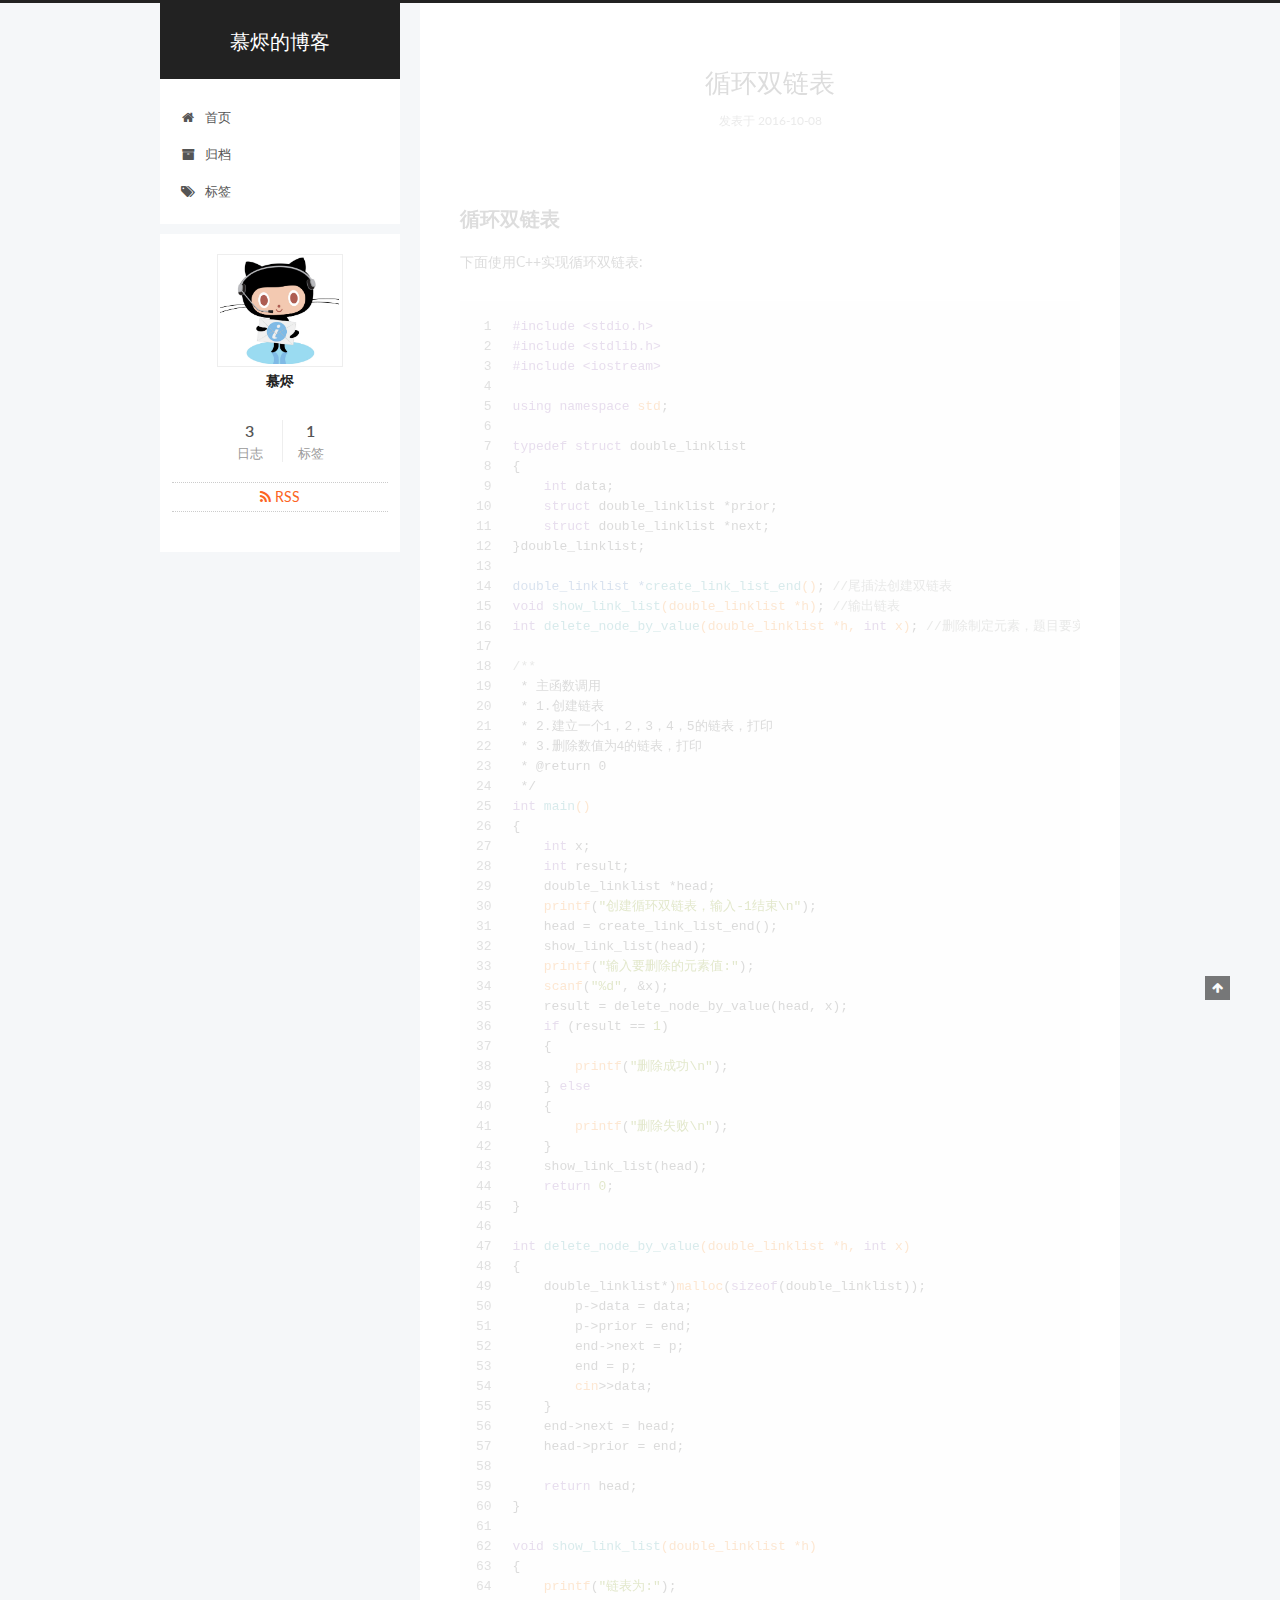
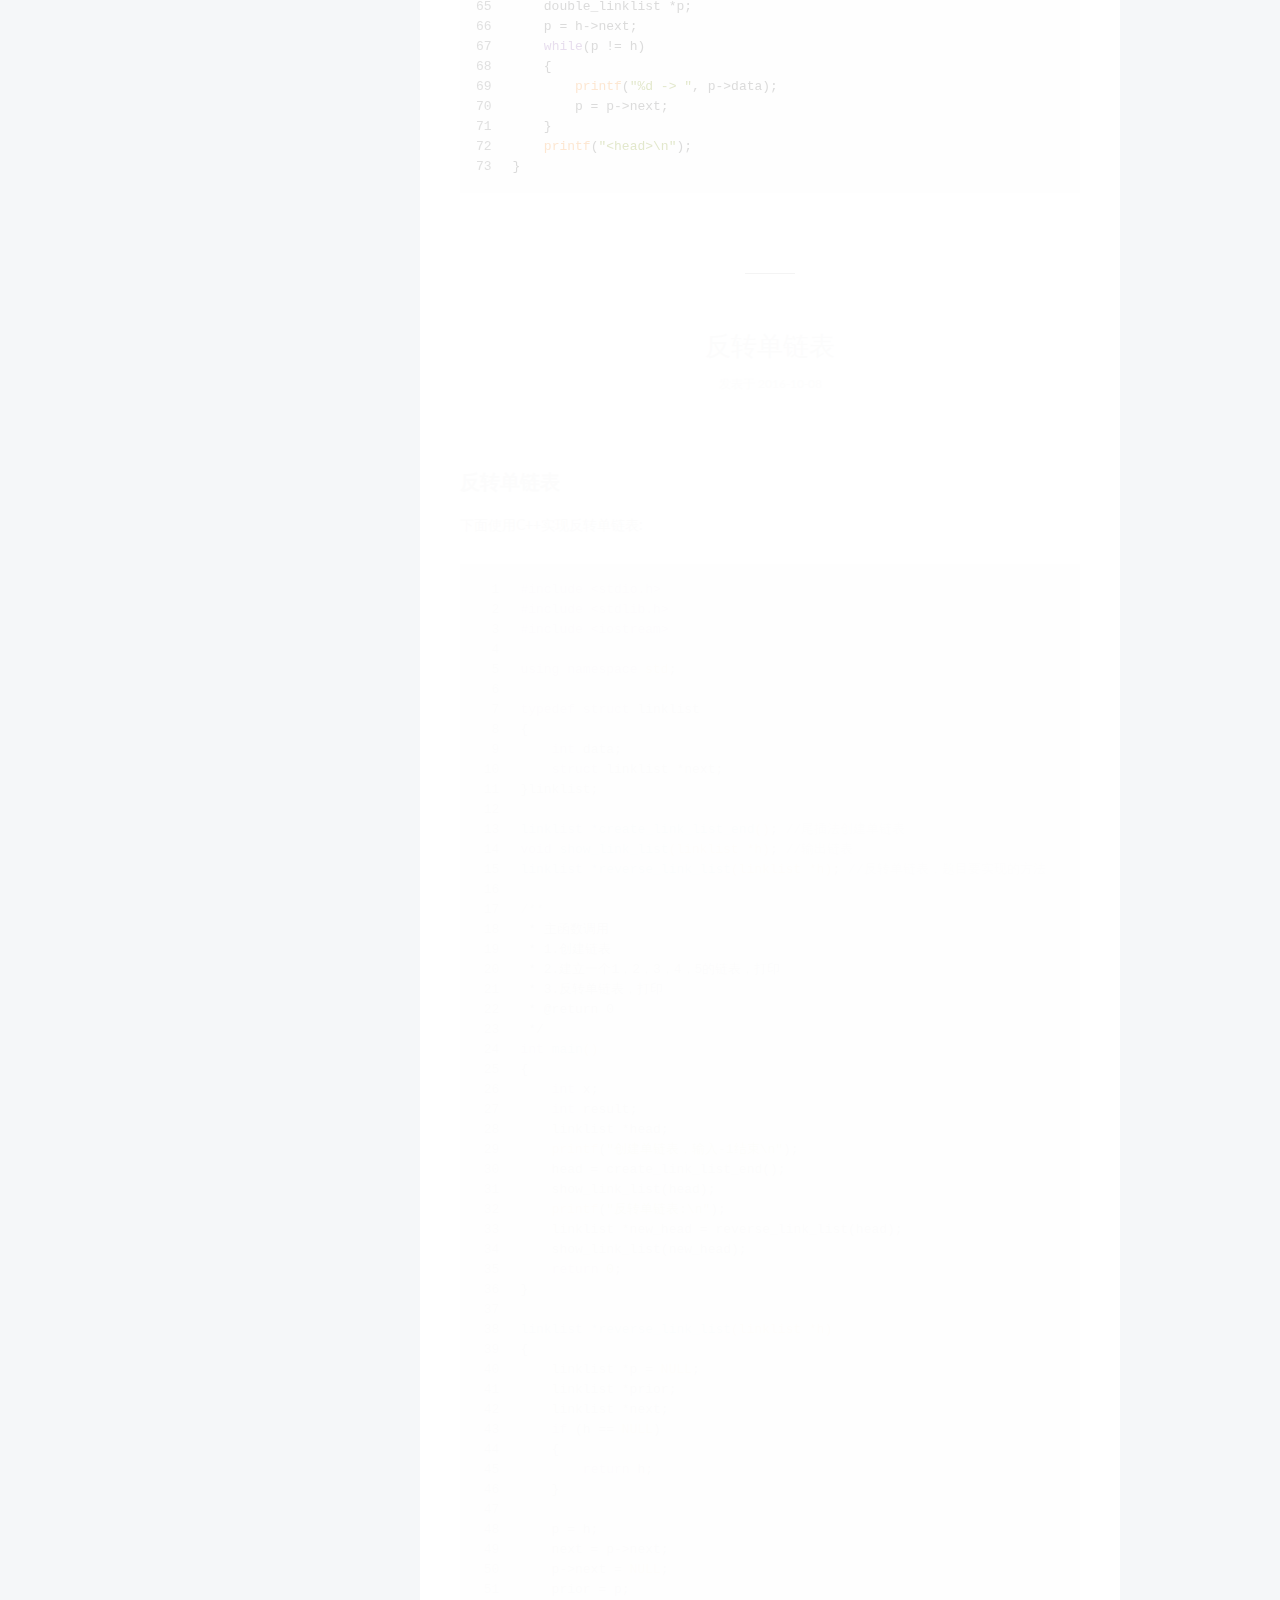
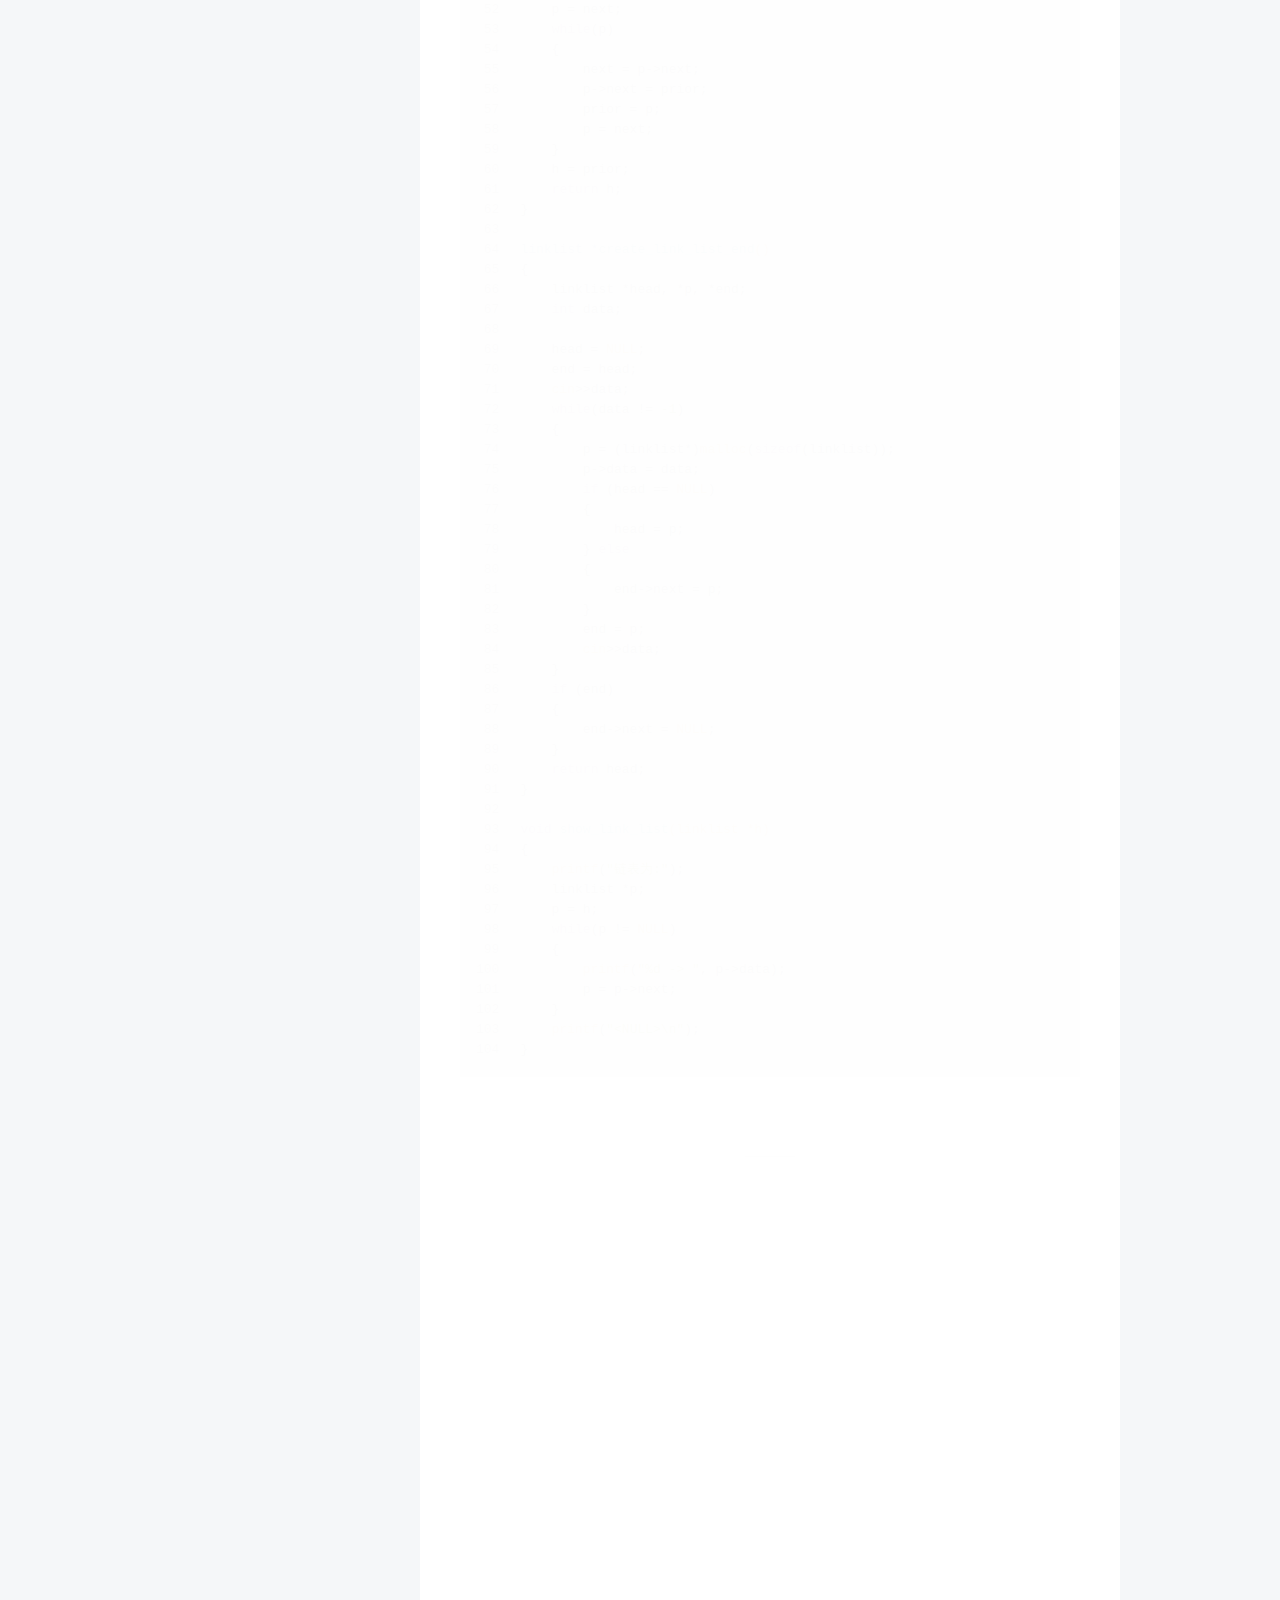
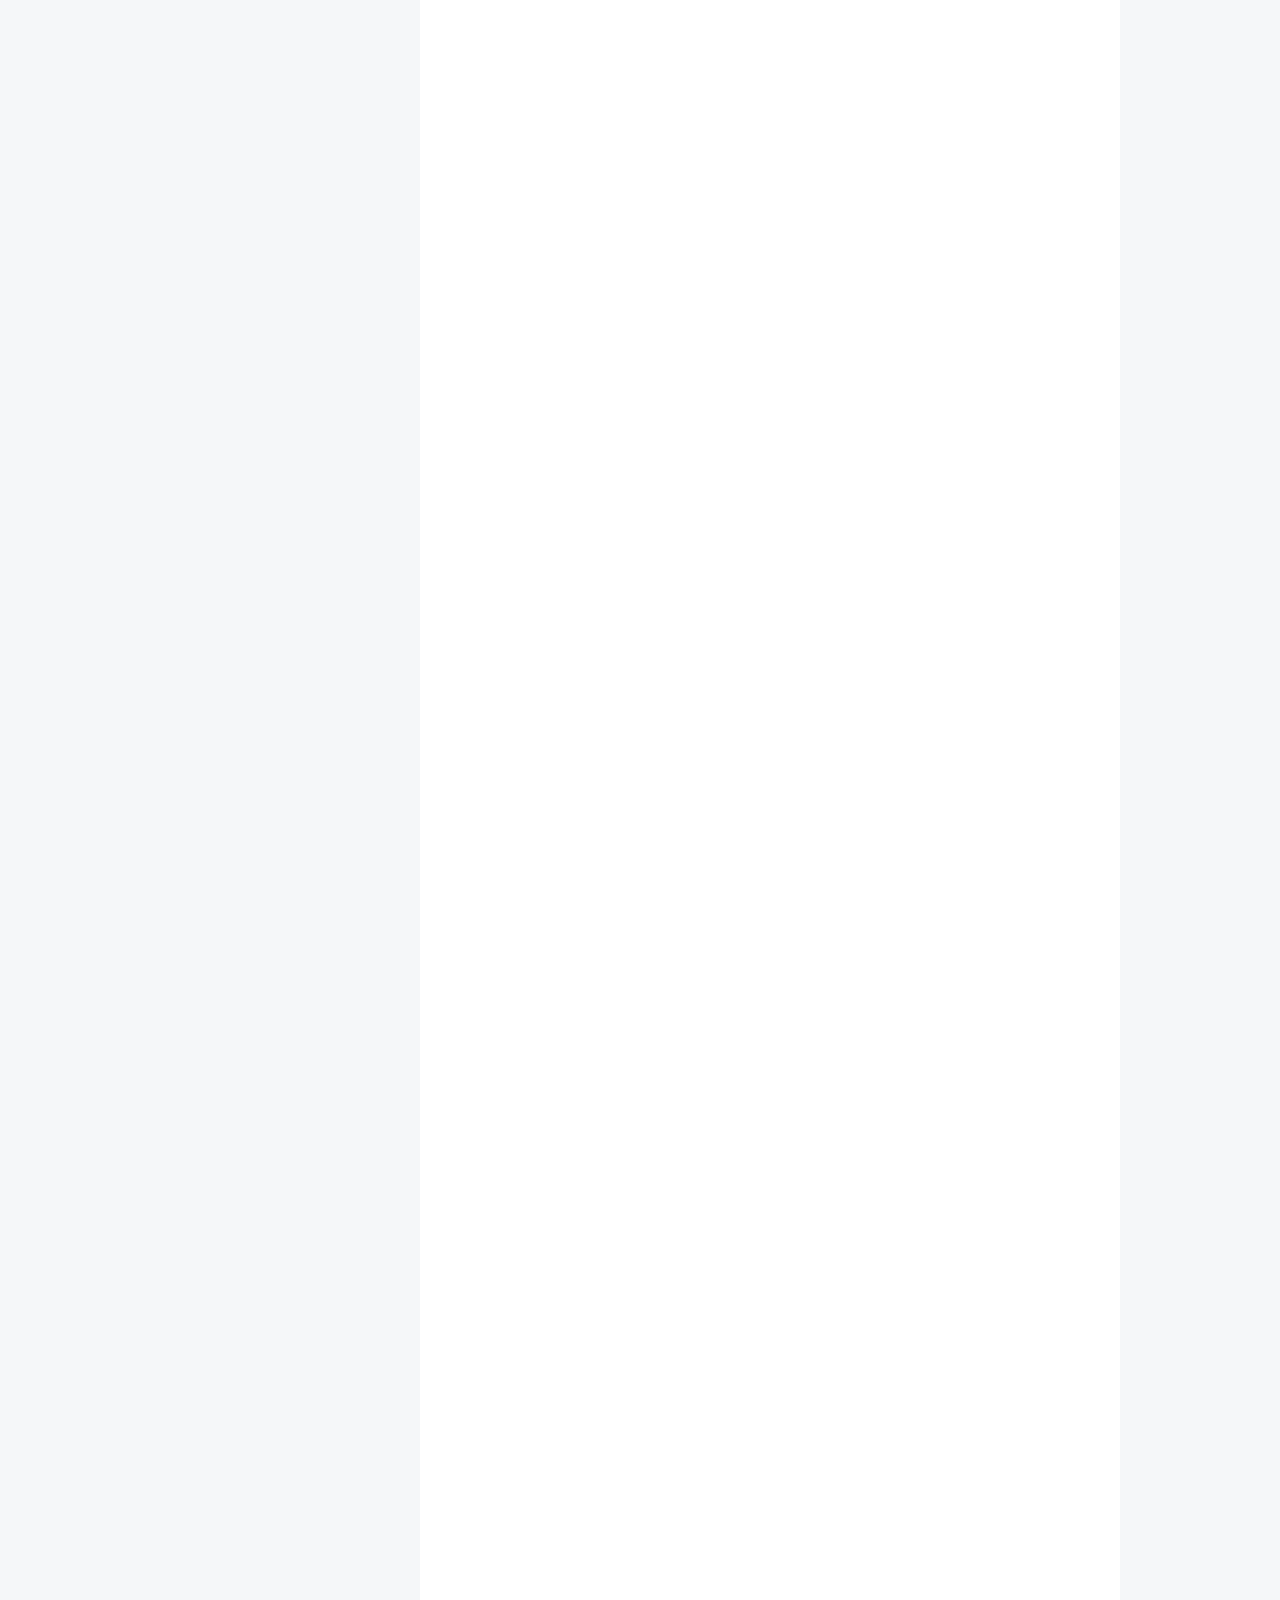
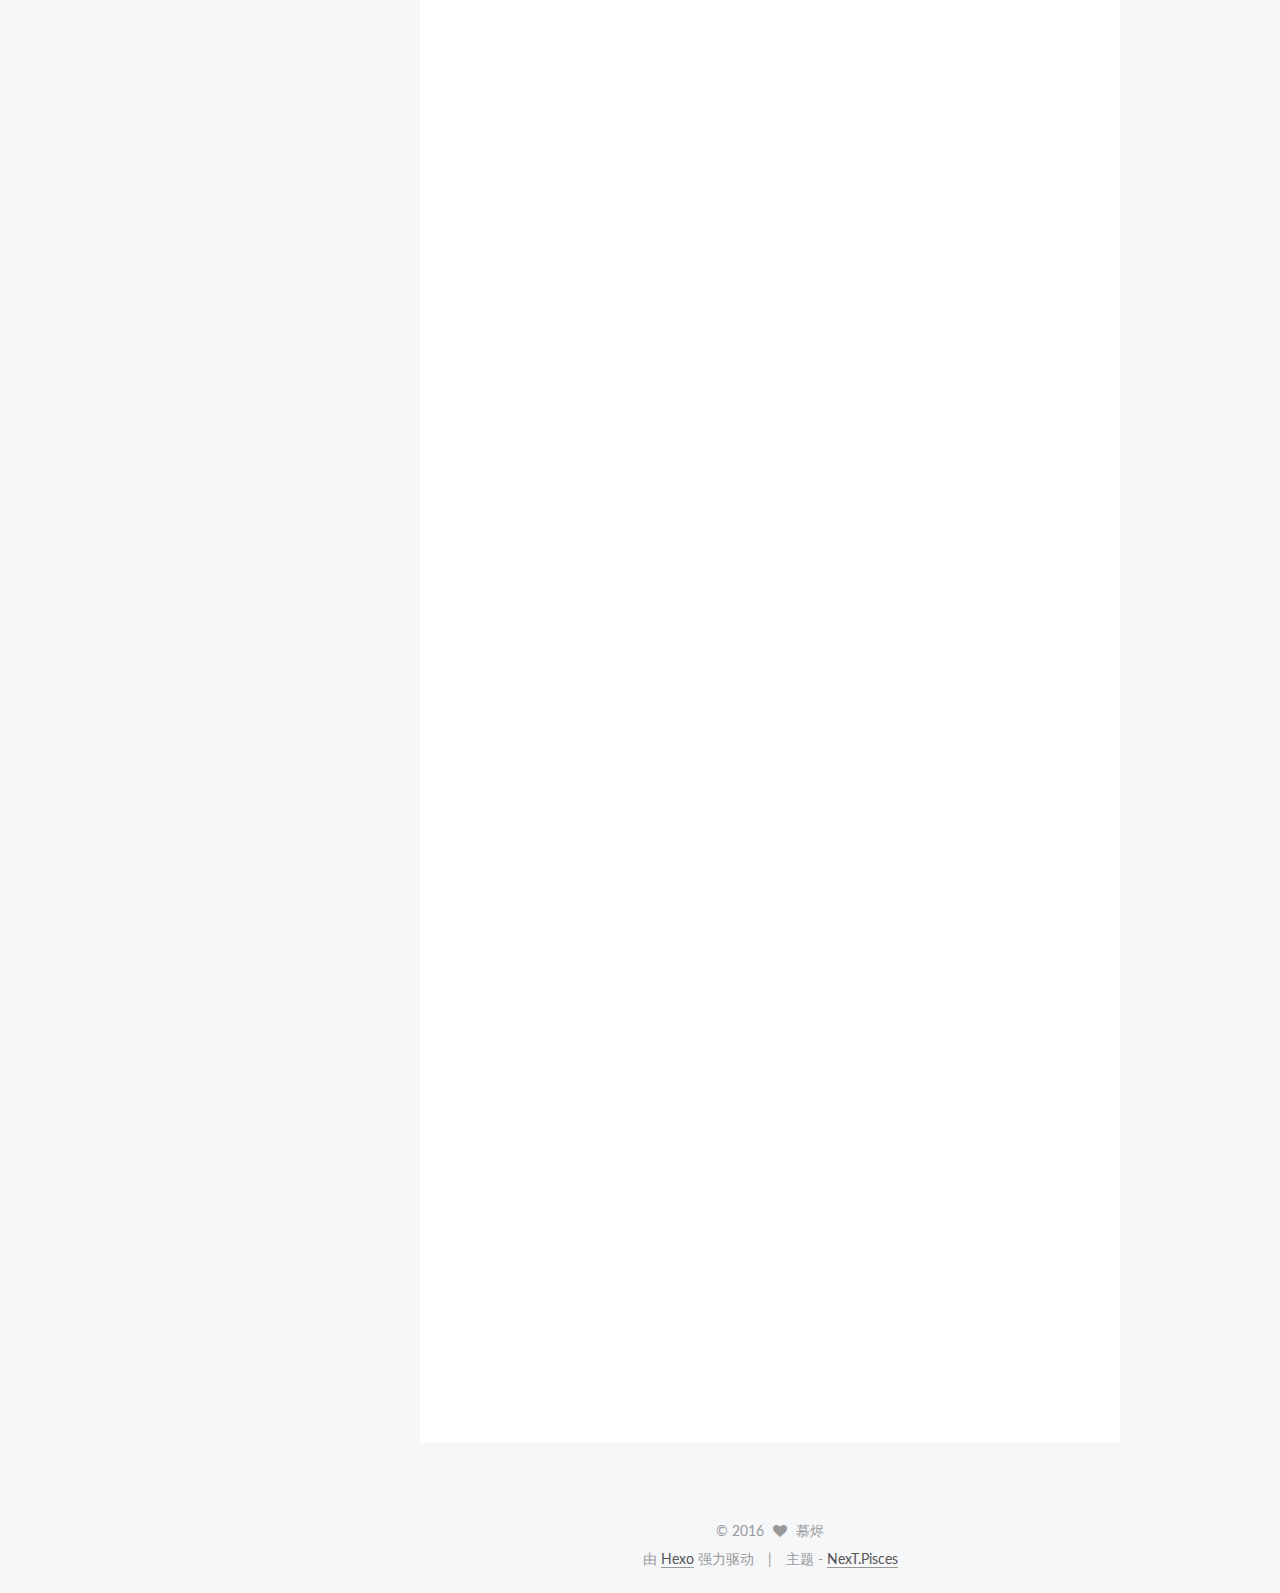
==== commit 033a5e2e: "Site updated: 2016-10-09 01:25:43" ====
--- a/index.html
+++ b/index.html
@@ -186,6 +186,16 @@
               <i class="menu-item-icon fa fa-fw fa-archive"></i> <br />
             
             归档
+          </a>
+        </li>
+      
+        
+        <li class="menu-item menu-item-tags">
+          <a href="/tags/数据结构" rel="section">
+            
+              <i class="menu-item-icon fa fa-fw fa-tags"></i> <br />
+            
+            标签
           </a>
         </li>
       
@@ -541,10 +551,10 @@
 
           
             <div class="site-state-item site-state-tags">
-              
+              <a href="/tags/数据结构">
                 <span class="site-state-item-count">1</span>
                 <span class="site-state-item-name">标签</span>
-              
+              </a>
             </div>
           
 
--- a/css/main.css
+++ b/css/main.css
@@ -1558,7 +1558,7 @@
   width: 4px;
   height: 4px;
   border-radius: 50%;
-  background: #20eb09;
+  background: #04ba2d;
 }
 .links-of-blogroll {
   font-size: 13px;
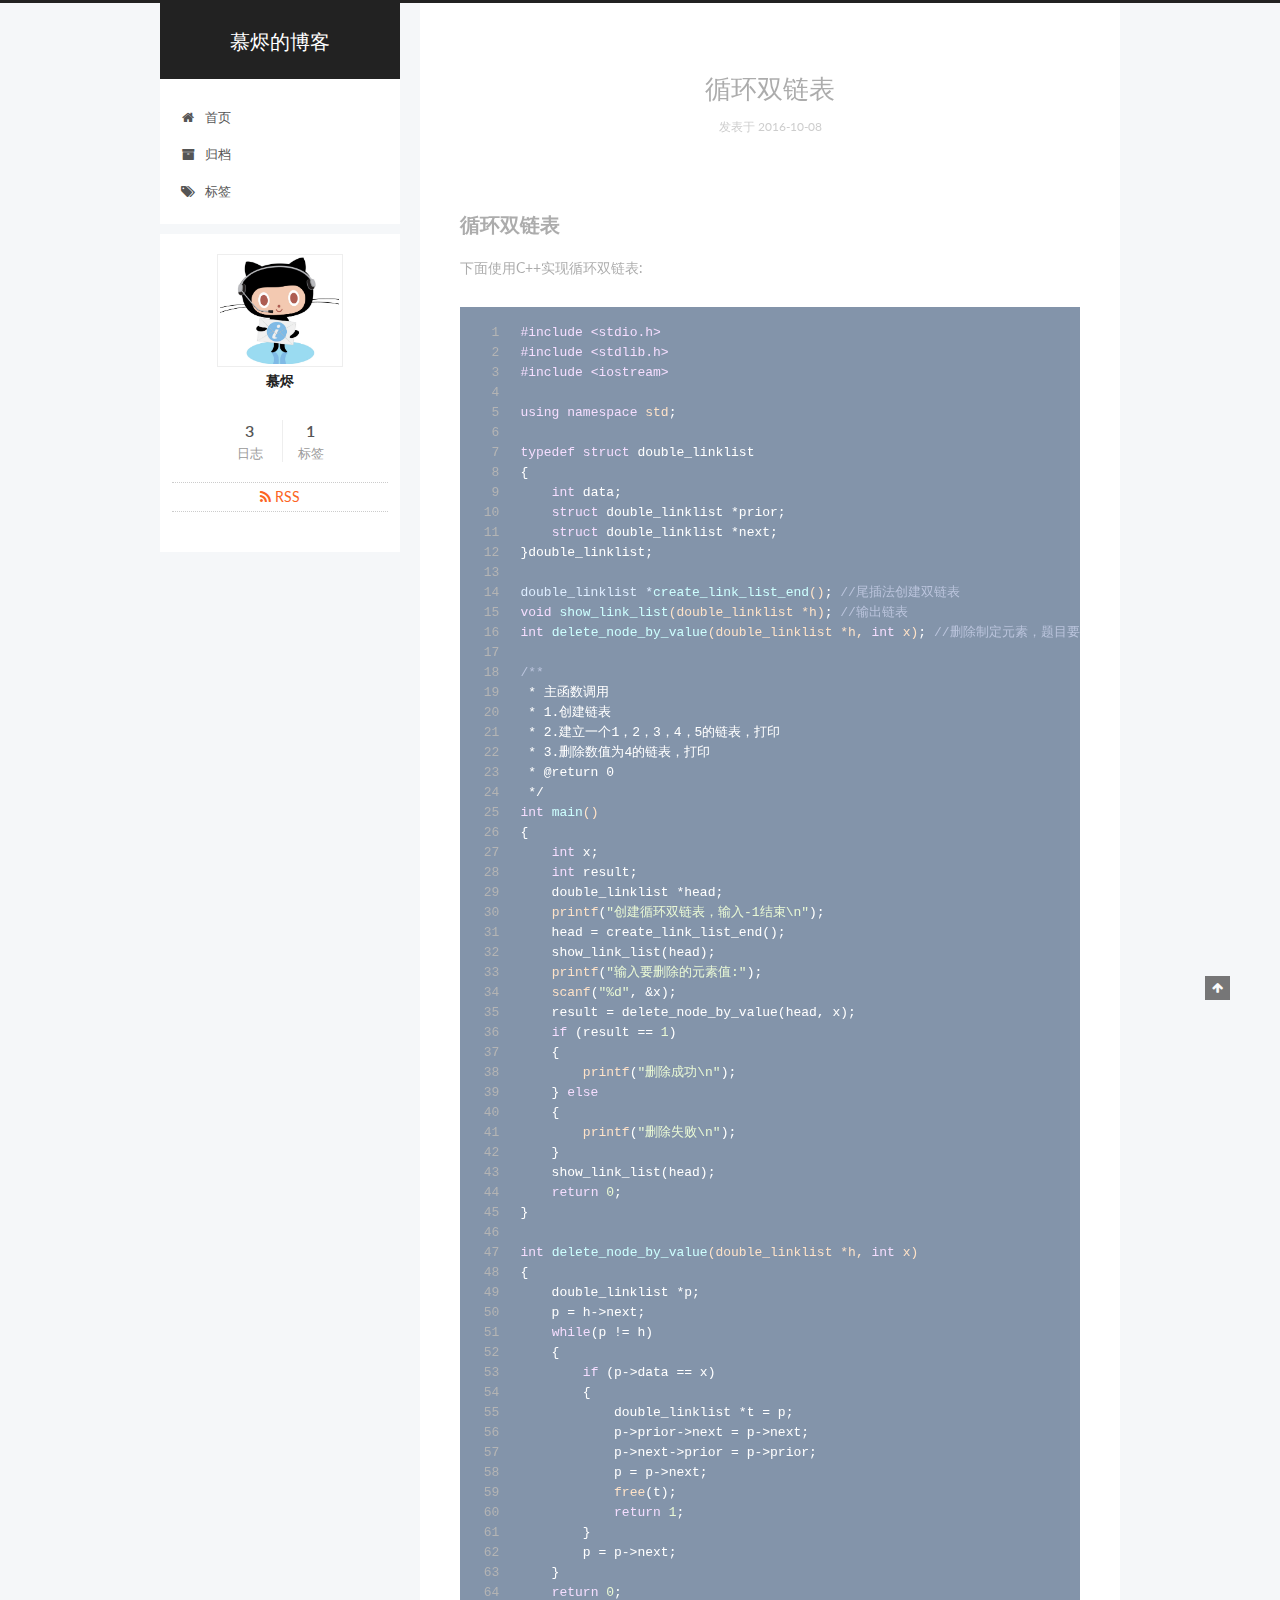
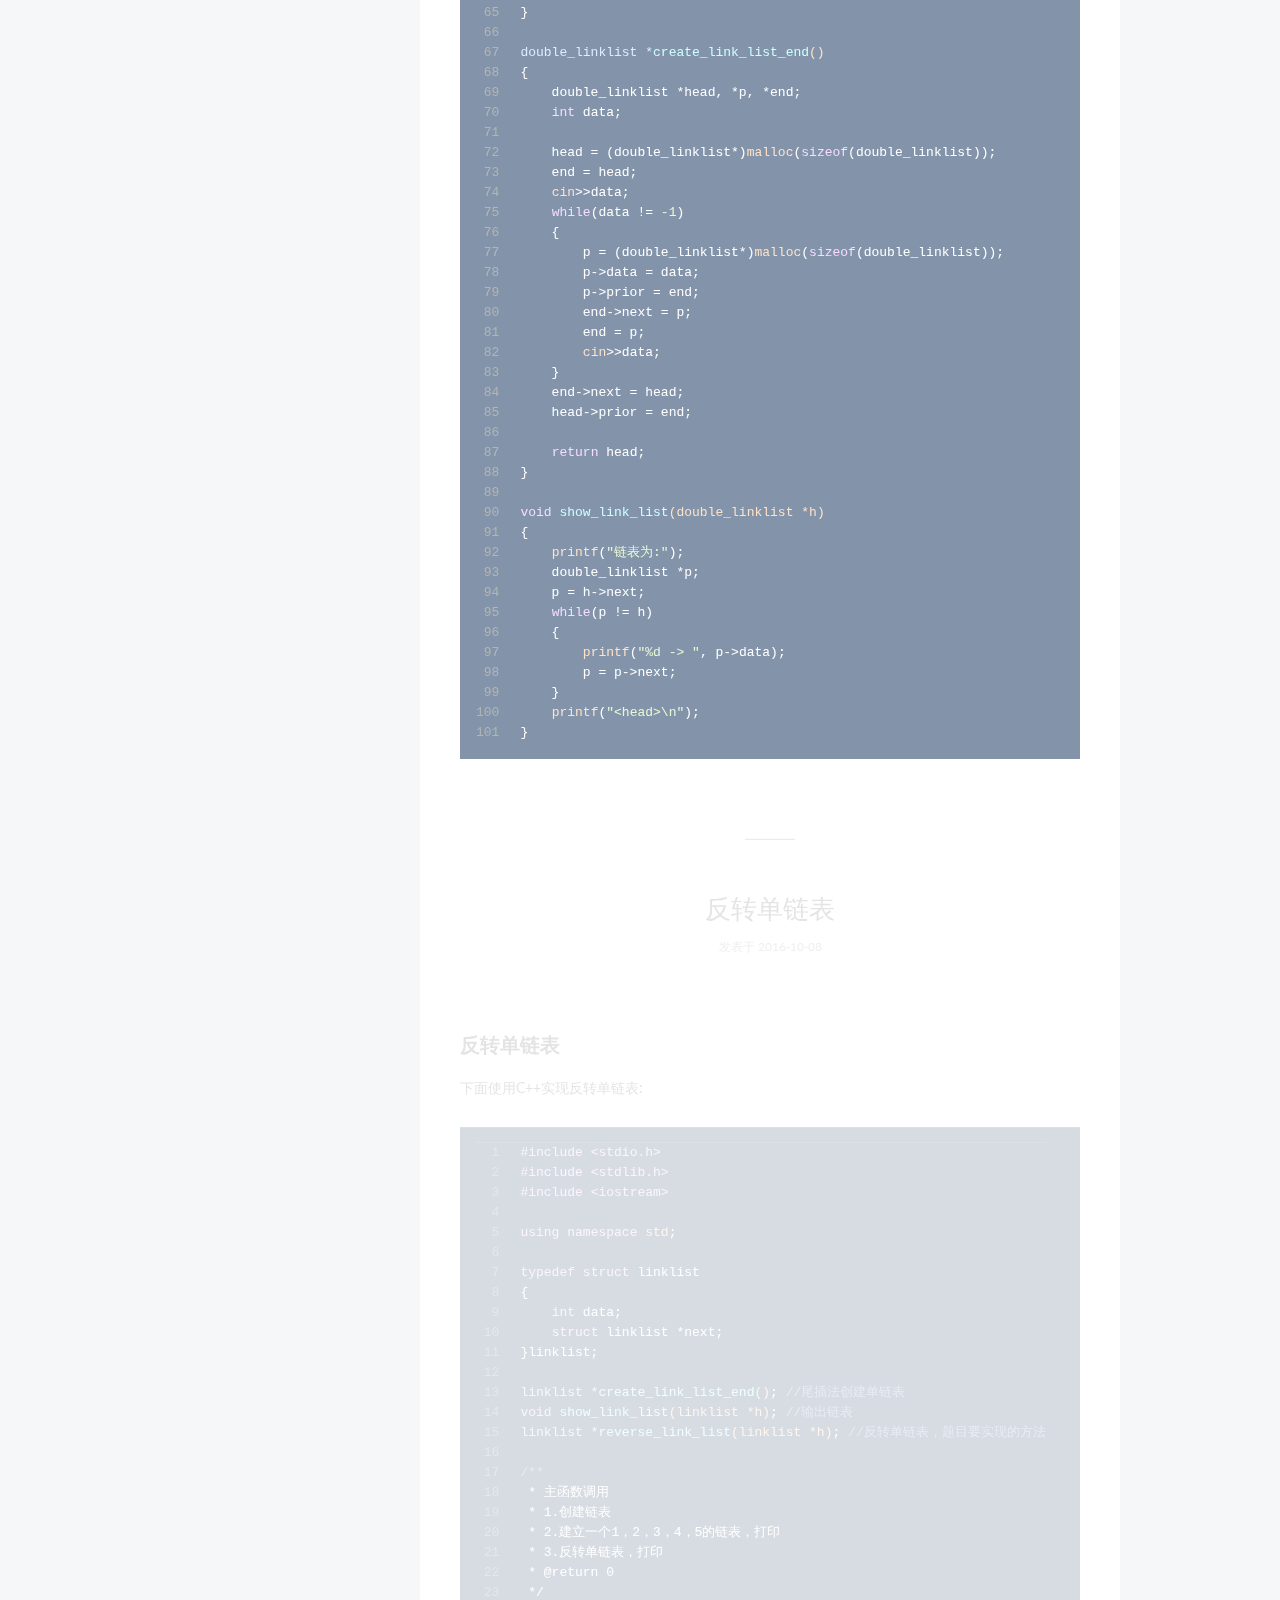
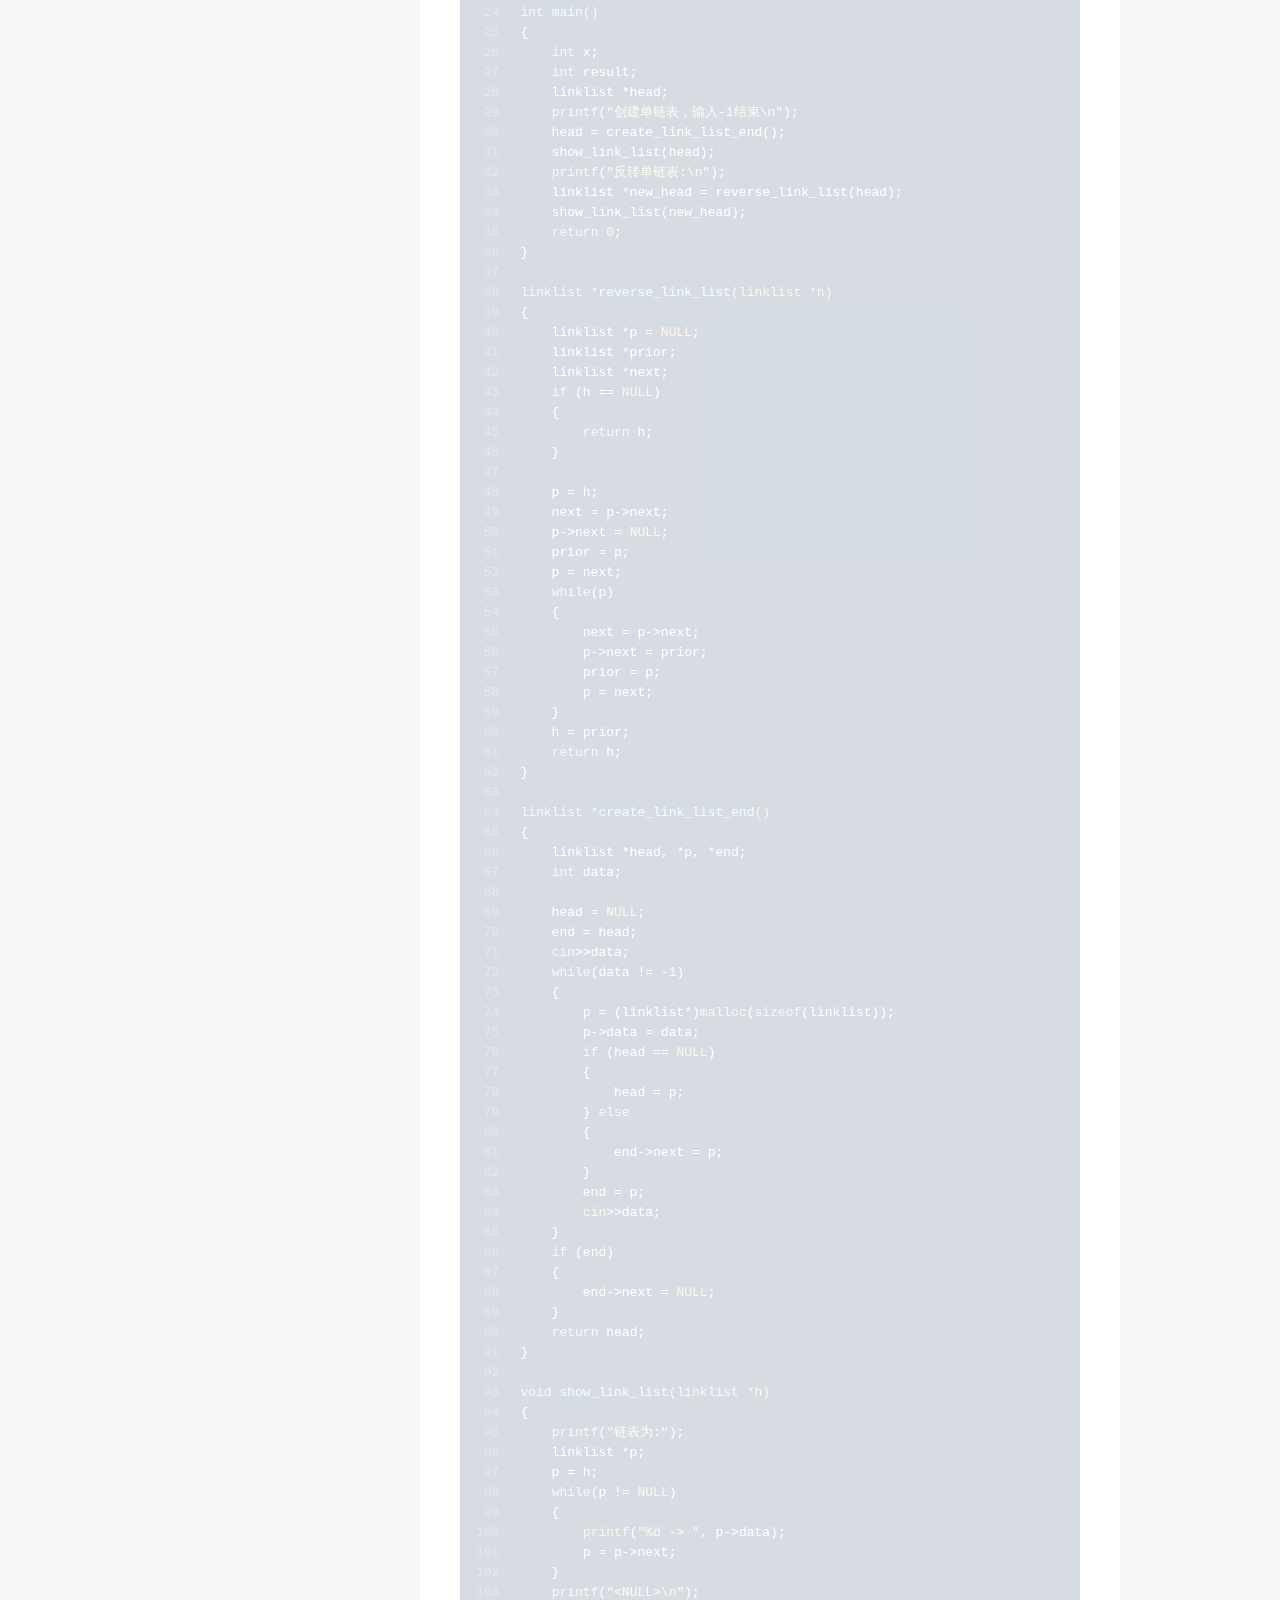
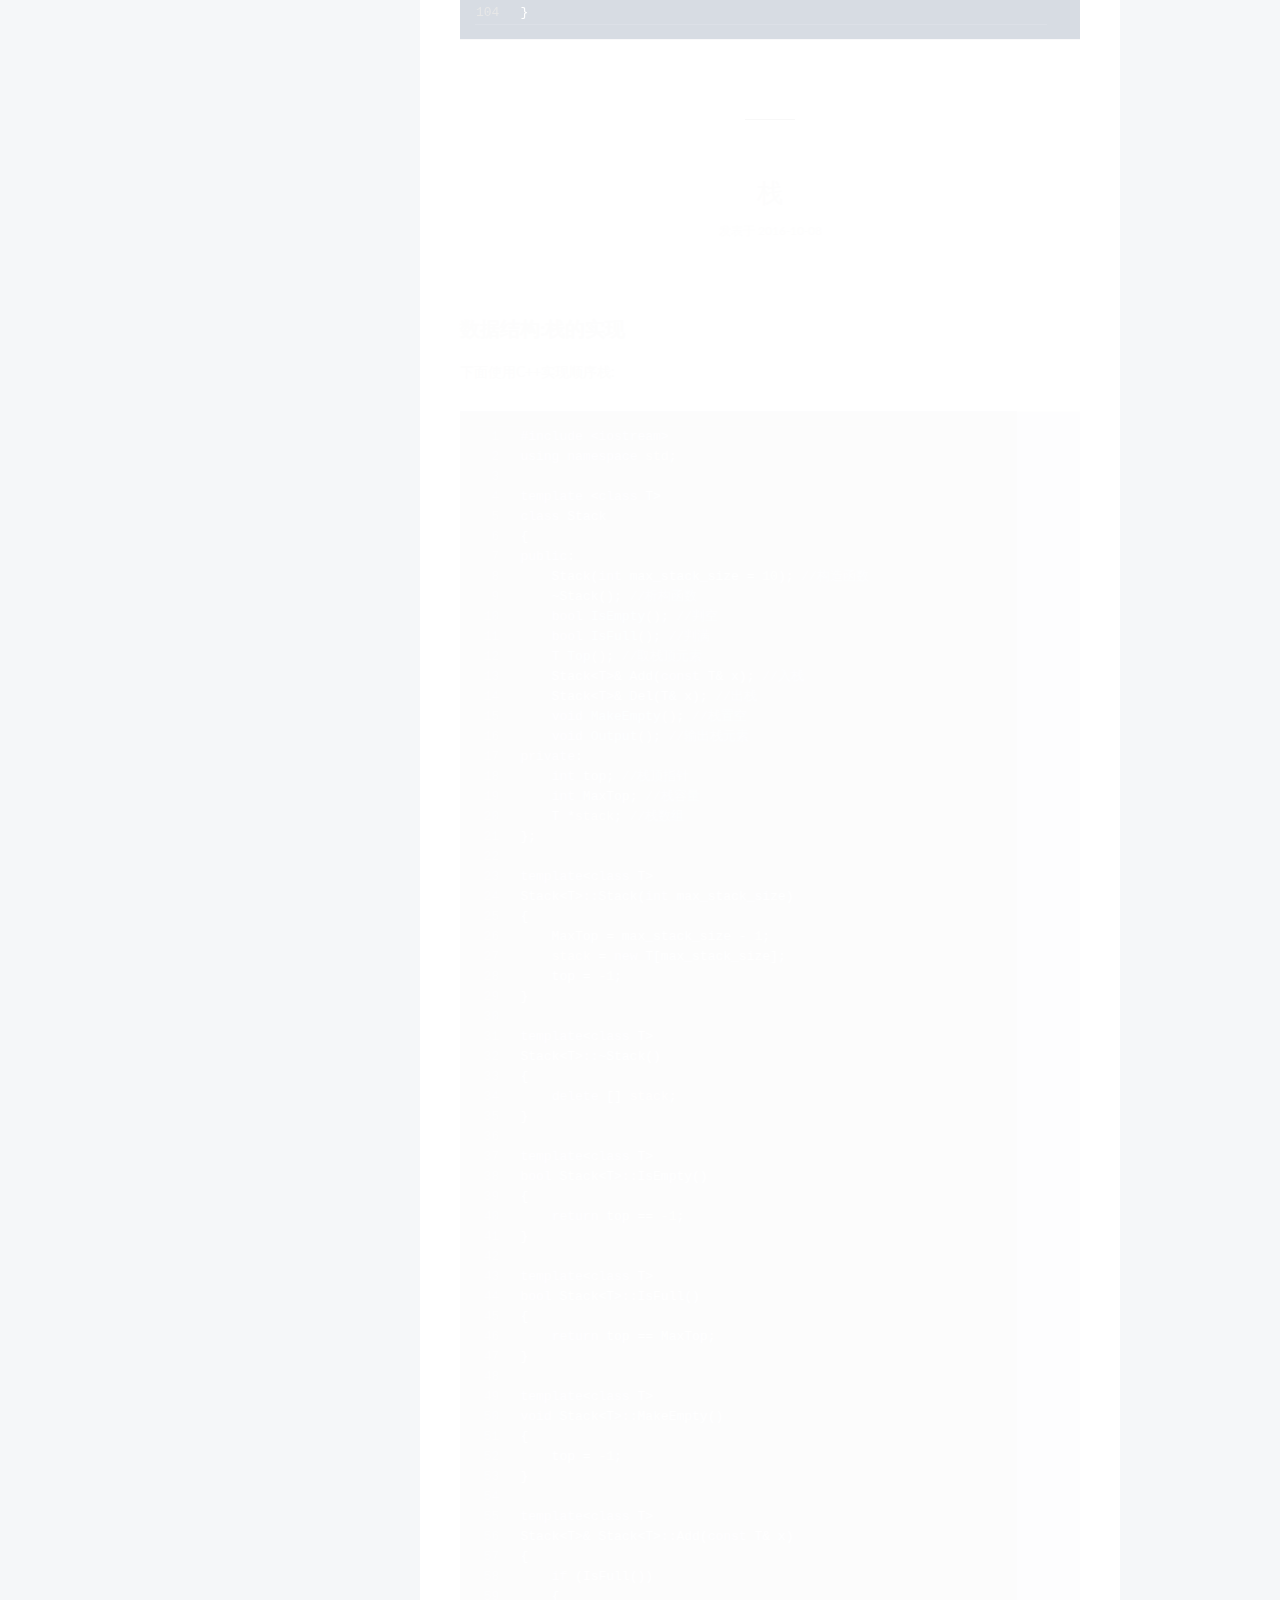
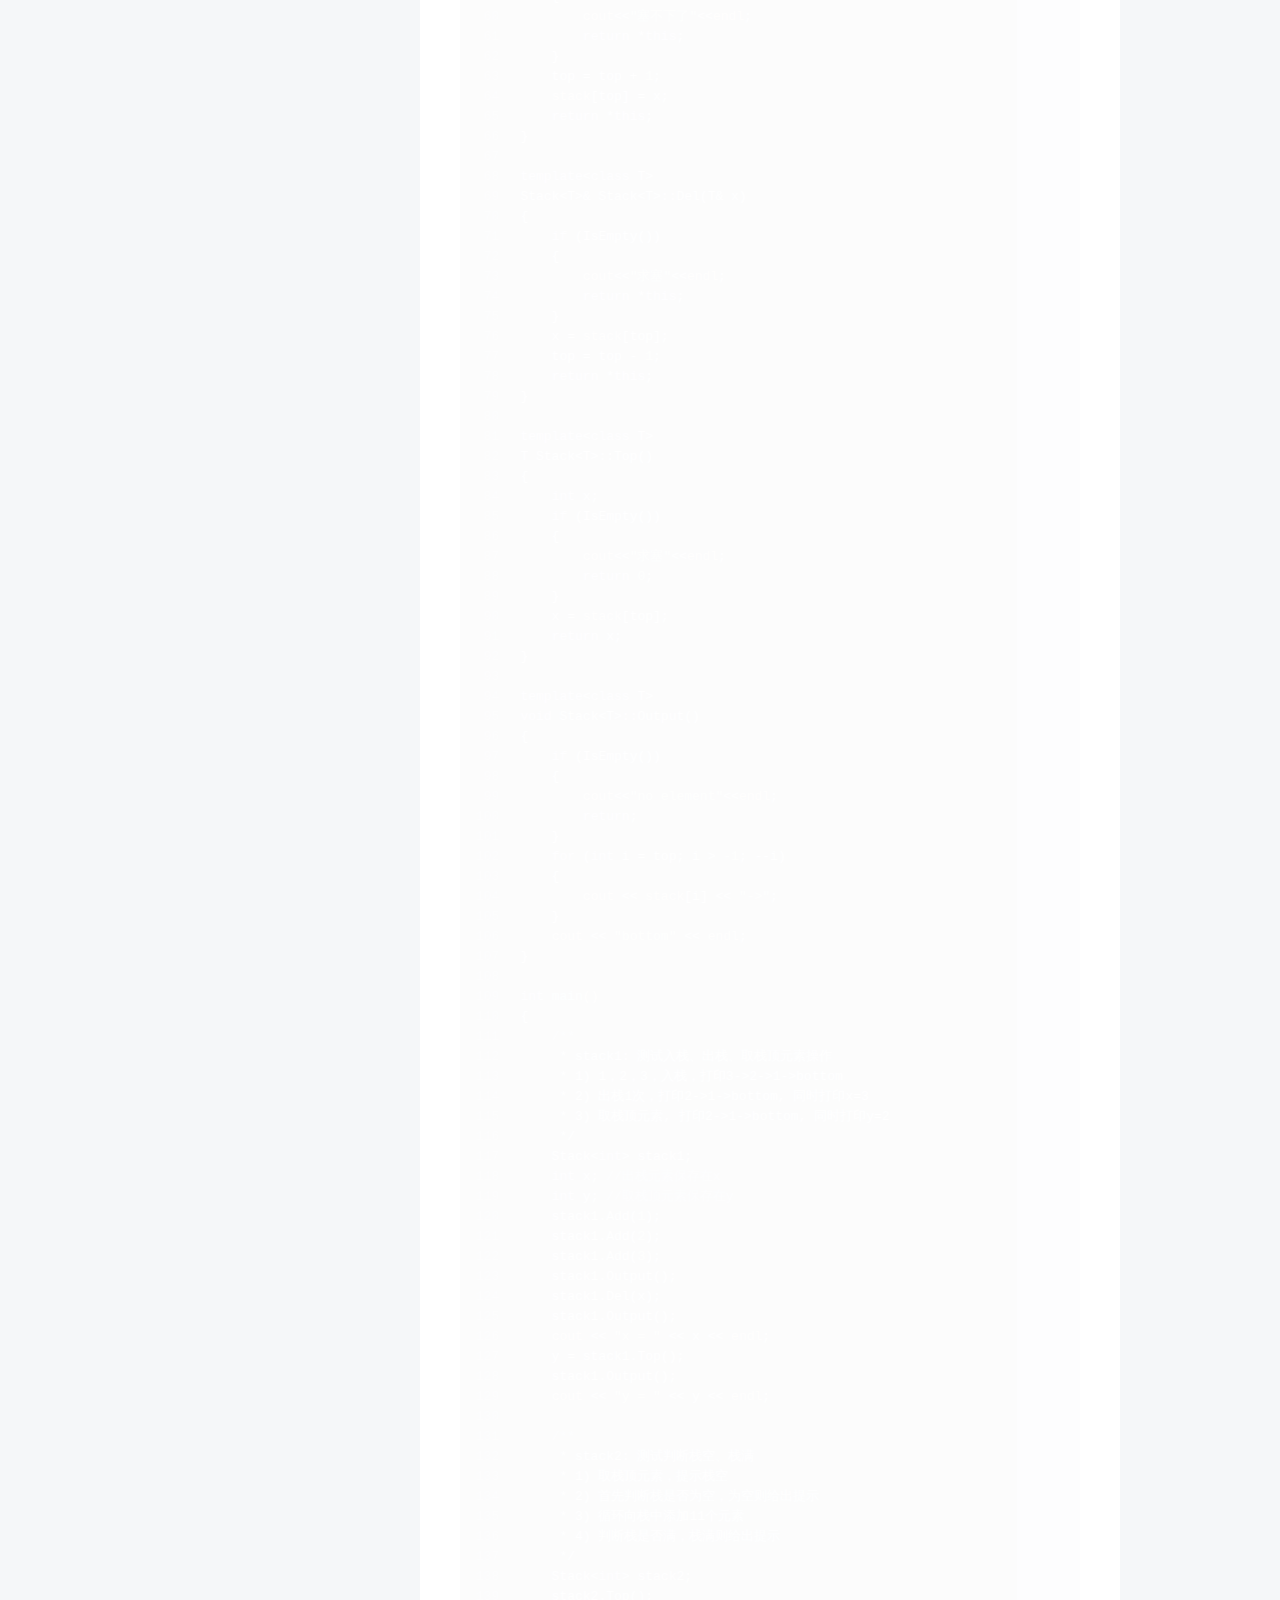
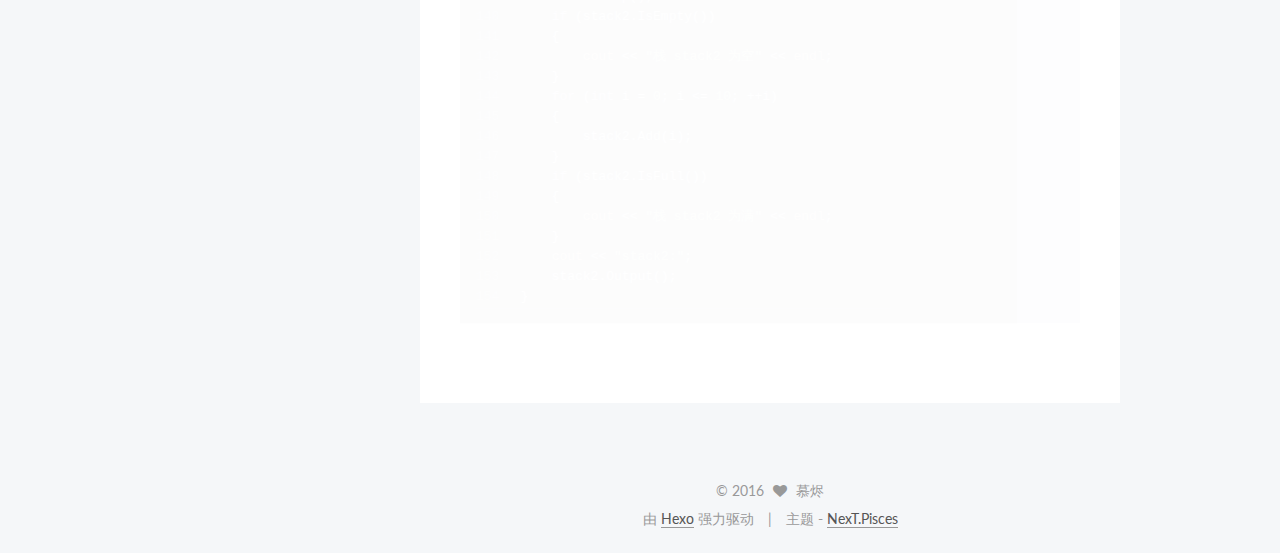
==== commit 23a68e99: "Site updated: 2016-10-09 22:31:29" ====
--- a/index.html
+++ b/index.html
@@ -283,7 +283,7 @@
         
           
             <h2 id="循环双链表"><a href="#循环双链表" class="headerlink" title="循环双链表"></a>循环双链表</h2><p>下面使用C++实现循环双链表:</p>
-<figure class="highlight cpp"><table><tr><td class="gutter"><pre><div class="line">1</div><div class="line">2</div><div class="line">3</div><div class="line">4</div><div class="line">5</div><div class="line">6</div><div class="line">7</div><div class="line">8</div><div class="line">9</div><div class="line">10</div><div class="line">11</div><div class="line">12</div><div class="line">13</div><div class="line">14</div><div class="line">15</div><div class="line">16</div><div class="line">17</div><div class="line">18</div><div class="line">19</div><div class="line">20</div><div class="line">21</div><div class="line">22</div><div class="line">23</div><div class="line">24</div><div class="line">25</div><div class="line">26</div><div class="line">27</div><div class="line">28</div><div class="line">29</div><div class="line">30</div><div class="line">31</div><div class="line">32</div><div class="line">33</div><div class="line">34</div><div class="line">35</div><div class="line">36</div><div class="line">37</div><div class="line">38</div><div class="line">39</div><div class="line">40</div><div class="line">41</div><div class="line">42</div><div class="line">43</div><div class="line">44</div><div class="line">45</div><div class="line">46</div><div class="line">47</div><div class="line">48</div><div class="line">49</div><div class="line">50</div><div class="line">51</div><div class="line">52</div><div class="line">53</div><div class="line">54</div><div class="line">55</div><div class="line">56</div><div class="line">57</div><div class="line">58</div><div class="line">59</div><div class="line">60</div><div class="line">61</div><div class="line">62</div><div class="line">63</div><div class="line">64</div><div class="line">65</div><div class="line">66</div><div class="line">67</div><div class="line">68</div><div class="line">69</div><div class="line">70</div><div class="line">71</div><div class="line">72</div><div class="line">73</div></pre></td><td class="code"><pre><div class="line"><span class="meta">#<span class="meta-keyword">include</span> <span class="meta-string">&lt;stdio.h&gt;</span></span></div><div class="line"><span class="meta">#<span class="meta-keyword">include</span> <span class="meta-string">&lt;stdlib.h&gt;</span></span></div><div class="line"><span class="meta">#<span class="meta-keyword">include</span> <span class="meta-string">&lt;iostream&gt;</span></span></div><div class="line"></div><div class="line"><span class="keyword">using</span> <span class="keyword">namespace</span> <span class="built_in">std</span>;</div><div class="line"></div><div class="line"><span class="keyword">typedef</span> <span class="keyword">struct</span> double_linklist</div><div class="line">&#123;</div><div class="line">    <span class="keyword">int</span> data;</div><div class="line">    <span class="keyword">struct</span> double_linklist *prior;</div><div class="line">    <span class="keyword">struct</span> double_linklist *next;</div><div class="line">&#125;double_linklist;</div><div class="line"></div><div class="line"><span class="function">double_linklist *<span class="title">create_link_list_end</span><span class="params">()</span></span>; <span class="comment">//尾插法创建双链表</span></div><div class="line"><span class="function"><span class="keyword">void</span> <span class="title">show_link_list</span><span class="params">(double_linklist *h)</span></span>; <span class="comment">//输出链表</span></div><div class="line"><span class="function"><span class="keyword">int</span> <span class="title">delete_node_by_value</span><span class="params">(double_linklist *h, <span class="keyword">int</span> x)</span></span>; <span class="comment">//删除制定元素，题目要实现的方法</span></div><div class="line"></div><div class="line"><span class="comment">/**</span></div><div class="line"> * 主函数调用</div><div class="line"> * 1.创建链表</div><div class="line"> * 2.建立一个1，2，3，4，5的链表，打印</div><div class="line"> * 3.删除数值为4的链表，打印</div><div class="line"> * @return 0</div><div class="line"> */</div><div class="line"><span class="function"><span class="keyword">int</span> <span class="title">main</span><span class="params">()</span></span></div><div class="line">&#123;</div><div class="line">    <span class="keyword">int</span> x;</div><div class="line">    <span class="keyword">int</span> result;</div><div class="line">    double_linklist *head;</div><div class="line">    <span class="built_in">printf</span>(<span class="string">"创建循环双链表，输入-1结束\n"</span>);</div><div class="line">    head = create_link_list_end();</div><div class="line">    show_link_list(head);</div><div class="line">    <span class="built_in">printf</span>(<span class="string">"输入要删除的元素值:"</span>);</div><div class="line">    <span class="built_in">scanf</span>(<span class="string">"%d"</span>, &amp;x);</div><div class="line">    result = delete_node_by_value(head, x);</div><div class="line">    <span class="keyword">if</span> (result == <span class="number">1</span>)</div><div class="line">    &#123;</div><div class="line">        <span class="built_in">printf</span>(<span class="string">"删除成功\n"</span>);</div><div class="line">    &#125; <span class="keyword">else</span> </div><div class="line">    &#123;</div><div class="line">        <span class="built_in">printf</span>(<span class="string">"删除失败\n"</span>);</div><div class="line">    &#125;</div><div class="line">    show_link_list(head);</div><div class="line">    <span class="keyword">return</span> <span class="number">0</span>;</div><div class="line">&#125;</div><div class="line"></div><div class="line"><span class="function"><span class="keyword">int</span> <span class="title">delete_node_by_value</span><span class="params">(double_linklist *h, <span class="keyword">int</span> x)</span> </span></div><div class="line">&#123;   </div><div class="line">    double_linklist*)<span class="built_in">malloc</span>(<span class="keyword">sizeof</span>(double_linklist));</div><div class="line">        p-&gt;data = data;</div><div class="line">        p-&gt;prior = end;</div><div class="line">        end-&gt;next = p;</div><div class="line">        end = p;</div><div class="line">        <span class="built_in">cin</span>&gt;&gt;data;</div><div class="line">    &#125;</div><div class="line">    end-&gt;next = head;</div><div class="line">    head-&gt;prior = end;</div><div class="line"></div><div class="line">    <span class="keyword">return</span> head;</div><div class="line">&#125;</div><div class="line"></div><div class="line"><span class="function"><span class="keyword">void</span> <span class="title">show_link_list</span><span class="params">(double_linklist *h)</span></span></div><div class="line">&#123;</div><div class="line">    <span class="built_in">printf</span>(<span class="string">"链表为:"</span>);</div><div class="line">    double_linklist *p;</div><div class="line">    p = h-&gt;next;</div><div class="line">    <span class="keyword">while</span>(p != h)</div><div class="line">    &#123;</div><div class="line">        <span class="built_in">printf</span>(<span class="string">"%d -&gt; "</span>, p-&gt;data);</div><div class="line">        p = p-&gt;next;</div><div class="line">    &#125;</div><div class="line">    <span class="built_in">printf</span>(<span class="string">"&lt;head&gt;\n"</span>);</div><div class="line">&#125;</div></pre></td></tr></table></figure>
+<figure class="highlight cpp"><table><tr><td class="gutter"><pre><div class="line">1</div><div class="line">2</div><div class="line">3</div><div class="line">4</div><div class="line">5</div><div class="line">6</div><div class="line">7</div><div class="line">8</div><div class="line">9</div><div class="line">10</div><div class="line">11</div><div class="line">12</div><div class="line">13</div><div class="line">14</div><div class="line">15</div><div class="line">16</div><div class="line">17</div><div class="line">18</div><div class="line">19</div><div class="line">20</div><div class="line">21</div><div class="line">22</div><div class="line">23</div><div class="line">24</div><div class="line">25</div><div class="line">26</div><div class="line">27</div><div class="line">28</div><div class="line">29</div><div class="line">30</div><div class="line">31</div><div class="line">32</div><div class="line">33</div><div class="line">34</div><div class="line">35</div><div class="line">36</div><div class="line">37</div><div class="line">38</div><div class="line">39</div><div class="line">40</div><div class="line">41</div><div class="line">42</div><div class="line">43</div><div class="line">44</div><div class="line">45</div><div class="line">46</div><div class="line">47</div><div class="line">48</div><div class="line">49</div><div class="line">50</div><div class="line">51</div><div class="line">52</div><div class="line">53</div><div class="line">54</div><div class="line">55</div><div class="line">56</div><div class="line">57</div><div class="line">58</div><div class="line">59</div><div class="line">60</div><div class="line">61</div><div class="line">62</div><div class="line">63</div><div class="line">64</div><div class="line">65</div><div class="line">66</div><div class="line">67</div><div class="line">68</div><div class="line">69</div><div class="line">70</div><div class="line">71</div><div class="line">72</div><div class="line">73</div><div class="line">74</div><div class="line">75</div><div class="line">76</div><div class="line">77</div><div class="line">78</div><div class="line">79</div><div class="line">80</div><div class="line">81</div><div class="line">82</div><div class="line">83</div><div class="line">84</div><div class="line">85</div><div class="line">86</div><div class="line">87</div><div class="line">88</div><div class="line">89</div><div class="line">90</div><div class="line">91</div><div class="line">92</div><div class="line">93</div><div class="line">94</div><div class="line">95</div><div class="line">96</div><div class="line">97</div><div class="line">98</div><div class="line">99</div><div class="line">100</div><div class="line">101</div></pre></td><td class="code"><pre><div class="line"><span class="meta">#<span class="meta-keyword">include</span> <span class="meta-string">&lt;stdio.h&gt;</span></span></div><div class="line"><span class="meta">#<span class="meta-keyword">include</span> <span class="meta-string">&lt;stdlib.h&gt;</span></span></div><div class="line"><span class="meta">#<span class="meta-keyword">include</span> <span class="meta-string">&lt;iostream&gt;</span></span></div><div class="line"></div><div class="line"><span class="keyword">using</span> <span class="keyword">namespace</span> <span class="built_in">std</span>;</div><div class="line"></div><div class="line"><span class="keyword">typedef</span> <span class="keyword">struct</span> double_linklist</div><div class="line">&#123;</div><div class="line">    <span class="keyword">int</span> data;</div><div class="line">    <span class="keyword">struct</span> double_linklist *prior;</div><div class="line">    <span class="keyword">struct</span> double_linklist *next;</div><div class="line">&#125;double_linklist;</div><div class="line"></div><div class="line"><span class="function">double_linklist *<span class="title">create_link_list_end</span><span class="params">()</span></span>; <span class="comment">//尾插法创建双链表</span></div><div class="line"><span class="function"><span class="keyword">void</span> <span class="title">show_link_list</span><span class="params">(double_linklist *h)</span></span>; <span class="comment">//输出链表</span></div><div class="line"><span class="function"><span class="keyword">int</span> <span class="title">delete_node_by_value</span><span class="params">(double_linklist *h, <span class="keyword">int</span> x)</span></span>; <span class="comment">//删除制定元素，题目要实现的方法</span></div><div class="line"></div><div class="line"><span class="comment">/**</span></div><div class="line"> * 主函数调用</div><div class="line"> * 1.创建链表</div><div class="line"> * 2.建立一个1，2，3，4，5的链表，打印</div><div class="line"> * 3.删除数值为4的链表，打印</div><div class="line"> * @return 0</div><div class="line"> */</div><div class="line"><span class="function"><span class="keyword">int</span> <span class="title">main</span><span class="params">()</span></span></div><div class="line">&#123;</div><div class="line">    <span class="keyword">int</span> x;</div><div class="line">    <span class="keyword">int</span> result;</div><div class="line">    double_linklist *head;</div><div class="line">    <span class="built_in">printf</span>(<span class="string">"创建循环双链表，输入-1结束\n"</span>);</div><div class="line">    head = create_link_list_end();</div><div class="line">    show_link_list(head);</div><div class="line">    <span class="built_in">printf</span>(<span class="string">"输入要删除的元素值:"</span>);</div><div class="line">    <span class="built_in">scanf</span>(<span class="string">"%d"</span>, &amp;x);</div><div class="line">    result = delete_node_by_value(head, x);</div><div class="line">    <span class="keyword">if</span> (result == <span class="number">1</span>)</div><div class="line">    &#123;</div><div class="line">        <span class="built_in">printf</span>(<span class="string">"删除成功\n"</span>);</div><div class="line">    &#125; <span class="keyword">else</span> </div><div class="line">    &#123;</div><div class="line">        <span class="built_in">printf</span>(<span class="string">"删除失败\n"</span>);</div><div class="line">    &#125;</div><div class="line">    show_link_list(head);</div><div class="line">    <span class="keyword">return</span> <span class="number">0</span>;</div><div class="line">&#125;</div><div class="line"></div><div class="line"><span class="function"><span class="keyword">int</span> <span class="title">delete_node_by_value</span><span class="params">(double_linklist *h, <span class="keyword">int</span> x)</span> </span></div><div class="line">&#123;   </div><div class="line">    double_linklist *p;</div><div class="line">    p = h-&gt;next;</div><div class="line">    <span class="keyword">while</span>(p != h)</div><div class="line">    &#123;</div><div class="line">        <span class="keyword">if</span> (p-&gt;data == x)</div><div class="line">        &#123;</div><div class="line">            double_linklist *t = p;</div><div class="line">            p-&gt;prior-&gt;next = p-&gt;next;</div><div class="line">            p-&gt;next-&gt;prior = p-&gt;prior;</div><div class="line">            p = p-&gt;next;</div><div class="line">            <span class="built_in">free</span>(t);</div><div class="line">            <span class="keyword">return</span> <span class="number">1</span>;</div><div class="line">        &#125;</div><div class="line">        p = p-&gt;next;</div><div class="line">    &#125;</div><div class="line">    <span class="keyword">return</span> <span class="number">0</span>;</div><div class="line">&#125;</div><div class="line"></div><div class="line"><span class="function">double_linklist *<span class="title">create_link_list_end</span><span class="params">()</span></span></div><div class="line">&#123;</div><div class="line">    double_linklist *head, *p, *end;</div><div class="line">    <span class="keyword">int</span> data;</div><div class="line"></div><div class="line">    head = (double_linklist*)<span class="built_in">malloc</span>(<span class="keyword">sizeof</span>(double_linklist));</div><div class="line">    end = head;</div><div class="line">    <span class="built_in">cin</span>&gt;&gt;data;</div><div class="line">    <span class="keyword">while</span>(data != <span class="number">-1</span>)</div><div class="line">    &#123;</div><div class="line">        p = (double_linklist*)<span class="built_in">malloc</span>(<span class="keyword">sizeof</span>(double_linklist));</div><div class="line">        p-&gt;data = data;</div><div class="line">        p-&gt;prior = end;</div><div class="line">        end-&gt;next = p;</div><div class="line">        end = p;</div><div class="line">        <span class="built_in">cin</span>&gt;&gt;data;</div><div class="line">    &#125;</div><div class="line">    end-&gt;next = head;</div><div class="line">    head-&gt;prior = end;</div><div class="line"></div><div class="line">    <span class="keyword">return</span> head;</div><div class="line">&#125;</div><div class="line"></div><div class="line"><span class="function"><span class="keyword">void</span> <span class="title">show_link_list</span><span class="params">(double_linklist *h)</span></span></div><div class="line">&#123;</div><div class="line">    <span class="built_in">printf</span>(<span class="string">"链表为:"</span>);</div><div class="line">    double_linklist *p;</div><div class="line">    p = h-&gt;next;</div><div class="line">    <span class="keyword">while</span>(p != h)</div><div class="line">    &#123;</div><div class="line">        <span class="built_in">printf</span>(<span class="string">"%d -&gt; "</span>, p-&gt;data);</div><div class="line">        p = p-&gt;next;</div><div class="line">    &#125;</div><div class="line">    <span class="built_in">printf</span>(<span class="string">"&lt;head&gt;\n"</span>);</div><div class="line">&#125;</div></pre></td></tr></table></figure>
 
           
         
--- a/css/main.css
+++ b/css/main.css
@@ -497,8 +497,8 @@
   margin: 20px 0;
   padding: 15px;
   font-size: 13px;
-  color: #4d4d4c;
-  background: #f7f7f7;
+  color: #fff;
+  background: #002451;
   line-height: 1.6;
 }
 pre,
@@ -508,14 +508,14 @@
 code {
   padding: 2px 4px;
   word-wrap: break-all;
-  color: #4d4d4c;
-  background: #f7f7f7;
+  color: #fff;
+  background: #002451;
   border-radius: 3px;
   font-size: 13px;
 }
 pre code {
   padding: 0;
-  color: #4d4d4c;
+  color: #fff;
   background: none;
   text-shadow: none;
 }
@@ -535,7 +535,7 @@
 }
 .highlight figcaption {
   font-size: 1em;
-  color: #4d4d4c;
+  color: #fff;
   line-height: 1em;
   margin-bottom: 1em;
 }
@@ -549,10 +549,10 @@
 }
 .highlight figcaption a {
   float: right;
-  color: #4d4d4c;
+  color: #fff;
 }
 .highlight figcaption a:hover {
-  border-bottom-color: #4d4d4c;
+  border-bottom-color: #fff;
 }
 .highlight .gutter pre {
   color: #666;
@@ -569,16 +569,16 @@
   border: none;
 }
 pre .deletion {
-  background: #fdd;
+  background: #008000;
 }
 pre .addition {
-  background: #dfd;
+  background: #800000;
 }
 pre .meta {
-  color: #8959a8;
+  color: #ebbbff;
 }
 pre .comment {
-  color: #8e908c;
+  color: #7285b7;
 }
 pre .variable,
 pre .attribute,
@@ -592,7 +592,7 @@
 pre .css .id,
 pre .css .class,
 pre .css .pseudo {
-  color: #c82829;
+  color: #ff9da4;
 }
 pre .number,
 pre .preprocessor,
@@ -601,7 +601,7 @@
 pre .params,
 pre .constant,
 pre .command {
-  color: #f5871f;
+  color: #ffc58f;
 }
 pre .ruby .class .title,
 pre .css .rules .attribute,
@@ -614,11 +614,11 @@
 pre .special,
 pre .number,
 pre .formula {
-  color: #718c00;
+  color: #d1f1a9;
 }
 pre .title,
 pre .css .hexcolor {
-  color: #3e999f;
+  color: #9ff;
 }
 pre .function,
 pre .python .decorator,
@@ -628,11 +628,11 @@
 pre .perl .sub,
 pre .javascript .title,
 pre .coffeescript .title {
-  color: #4271ae;
+  color: #bbdaff;
 }
 pre .keyword,
 pre .javascript .function {
-  color: #8959a8;
+  color: #ebbbff;
 }
 .full-image.full-image.full-image {
   border: none;
@@ -1558,7 +1558,7 @@
   width: 4px;
   height: 4px;
   border-radius: 50%;
-  background: #04ba2d;
+  background: #ffdac6;
 }
 .links-of-blogroll {
   font-size: 13px;
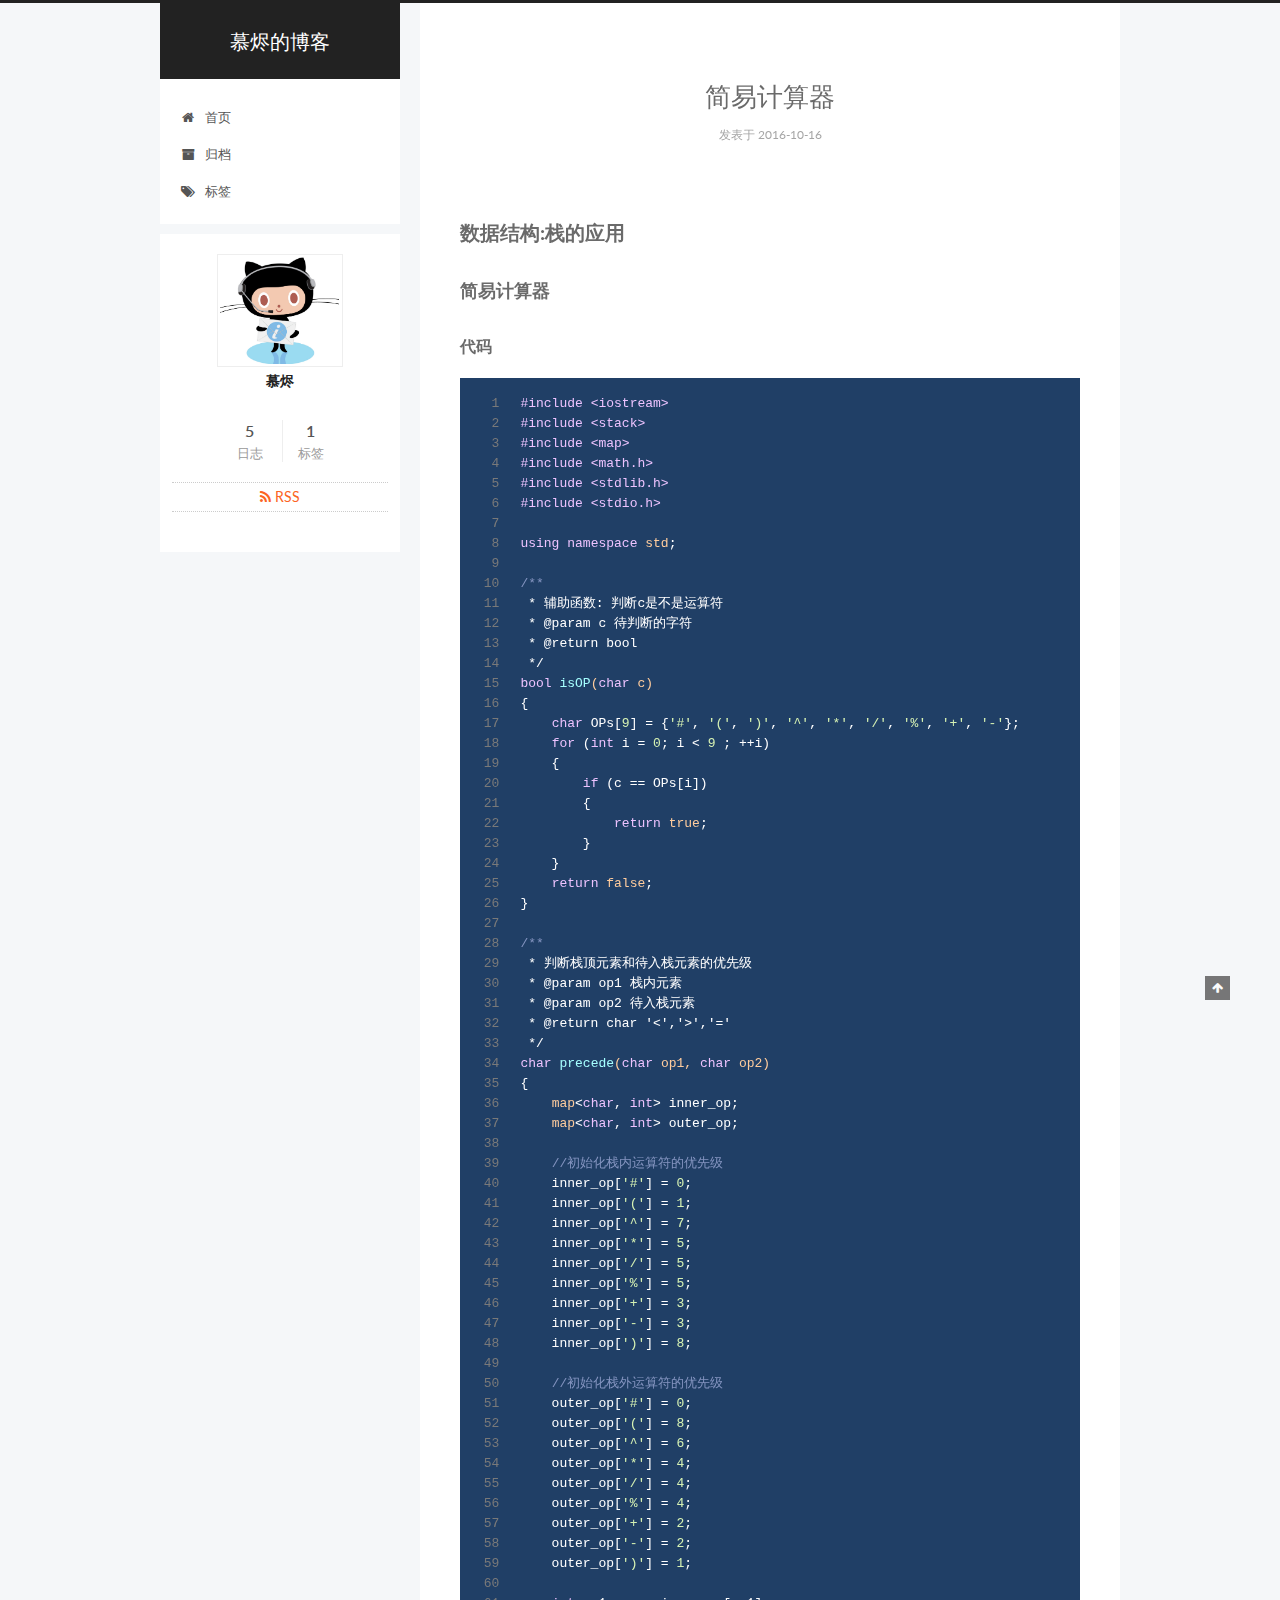
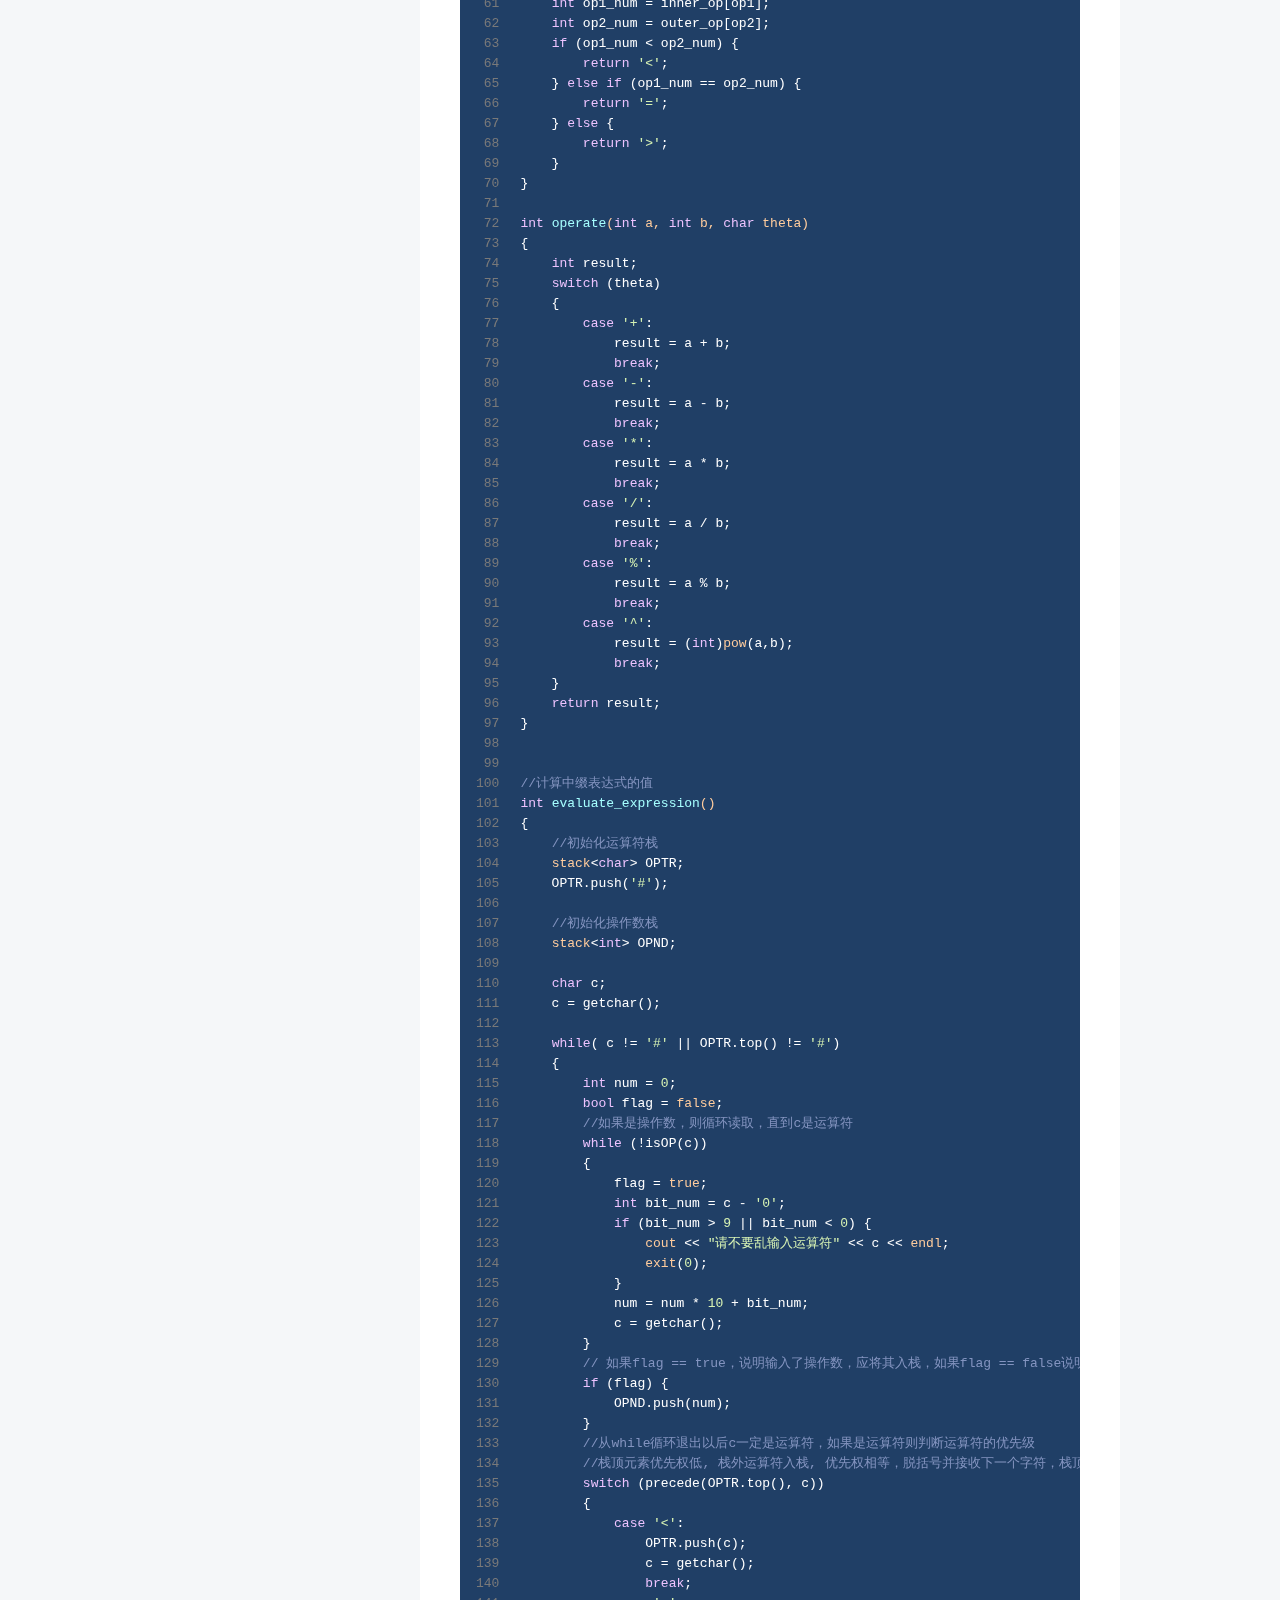
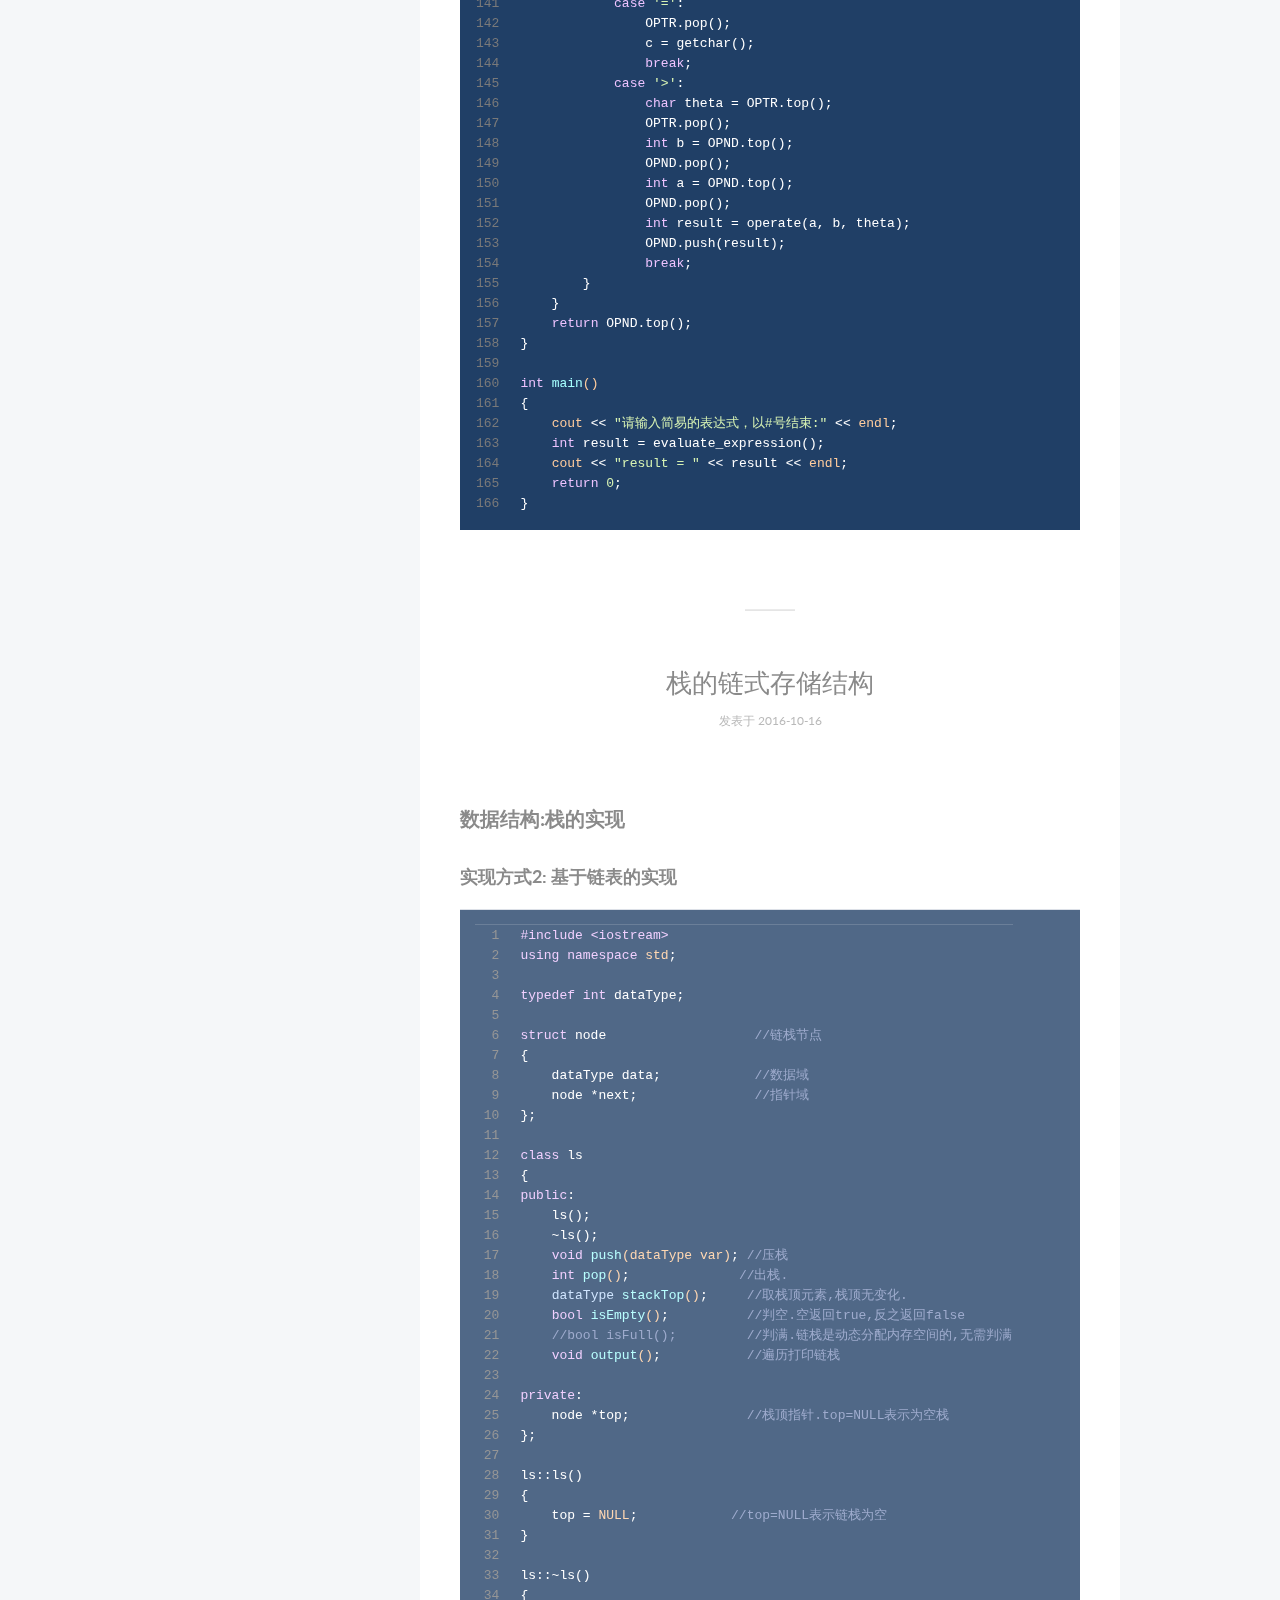
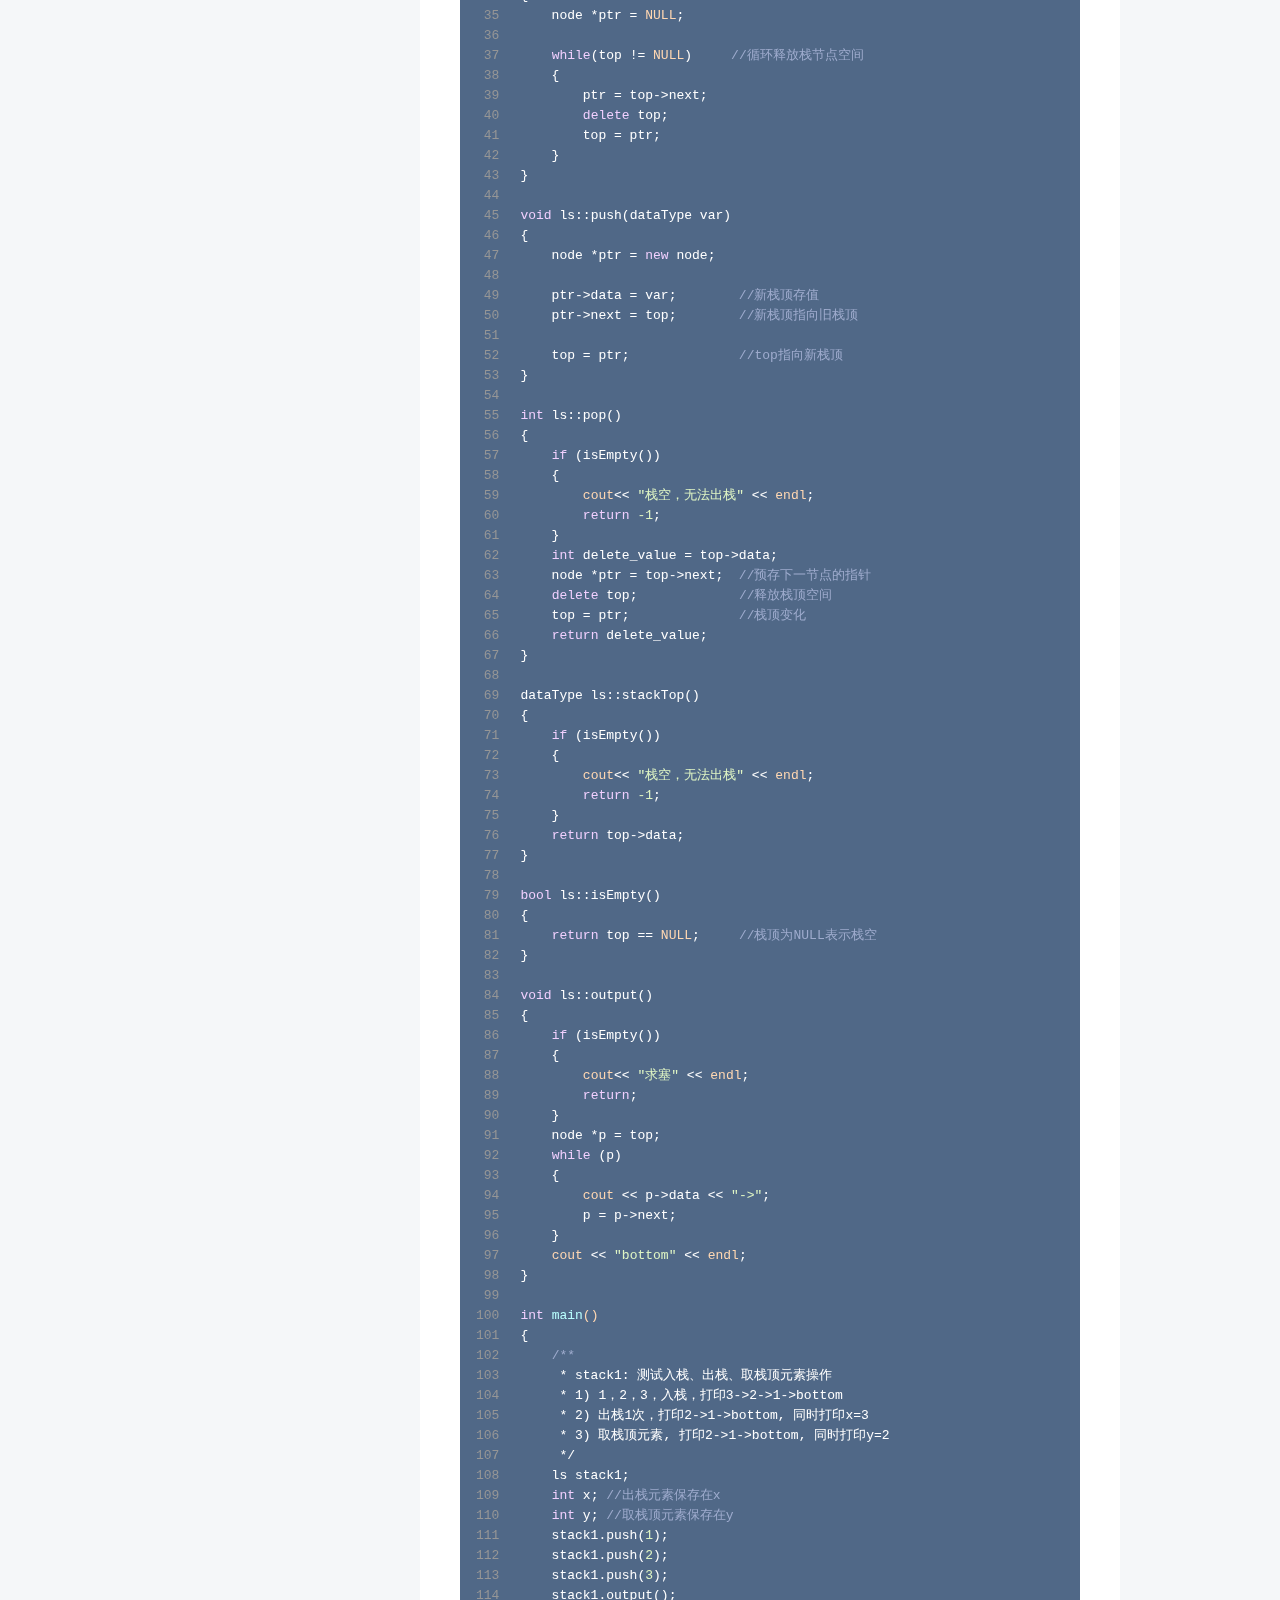
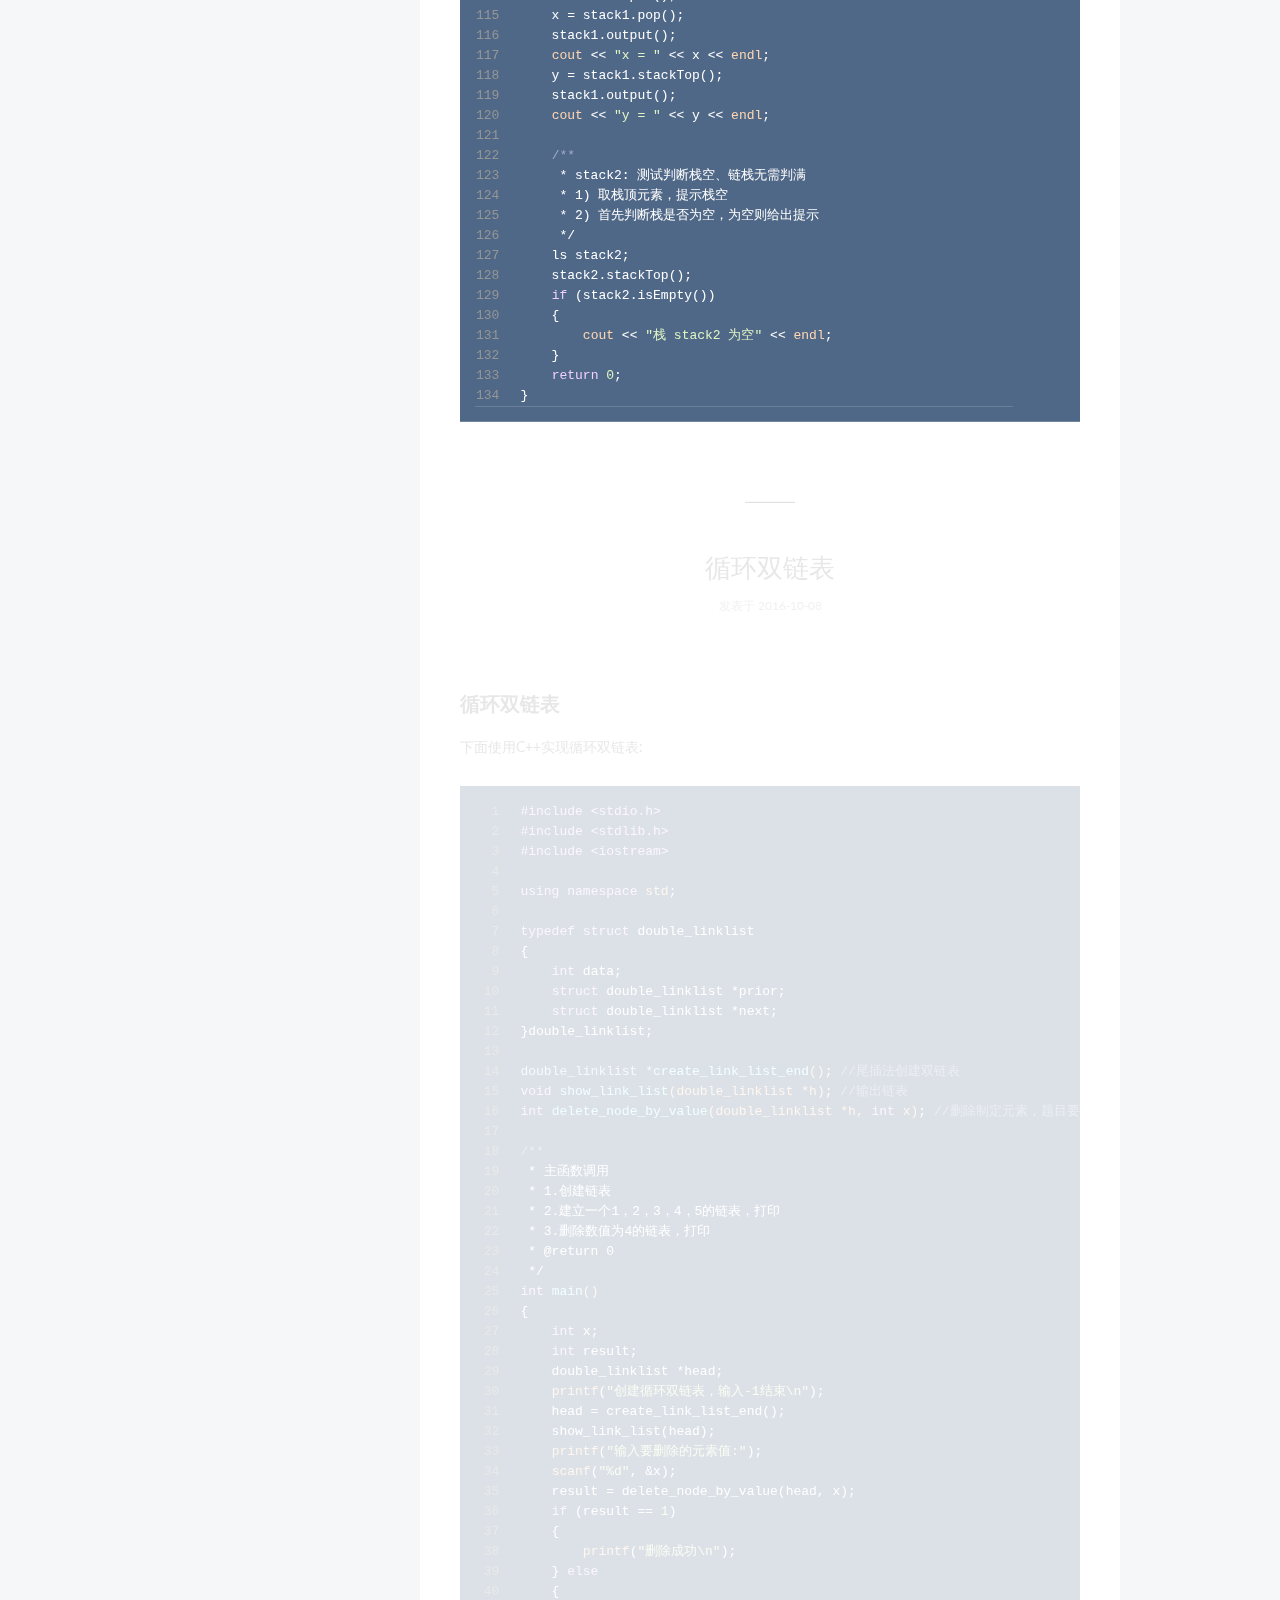
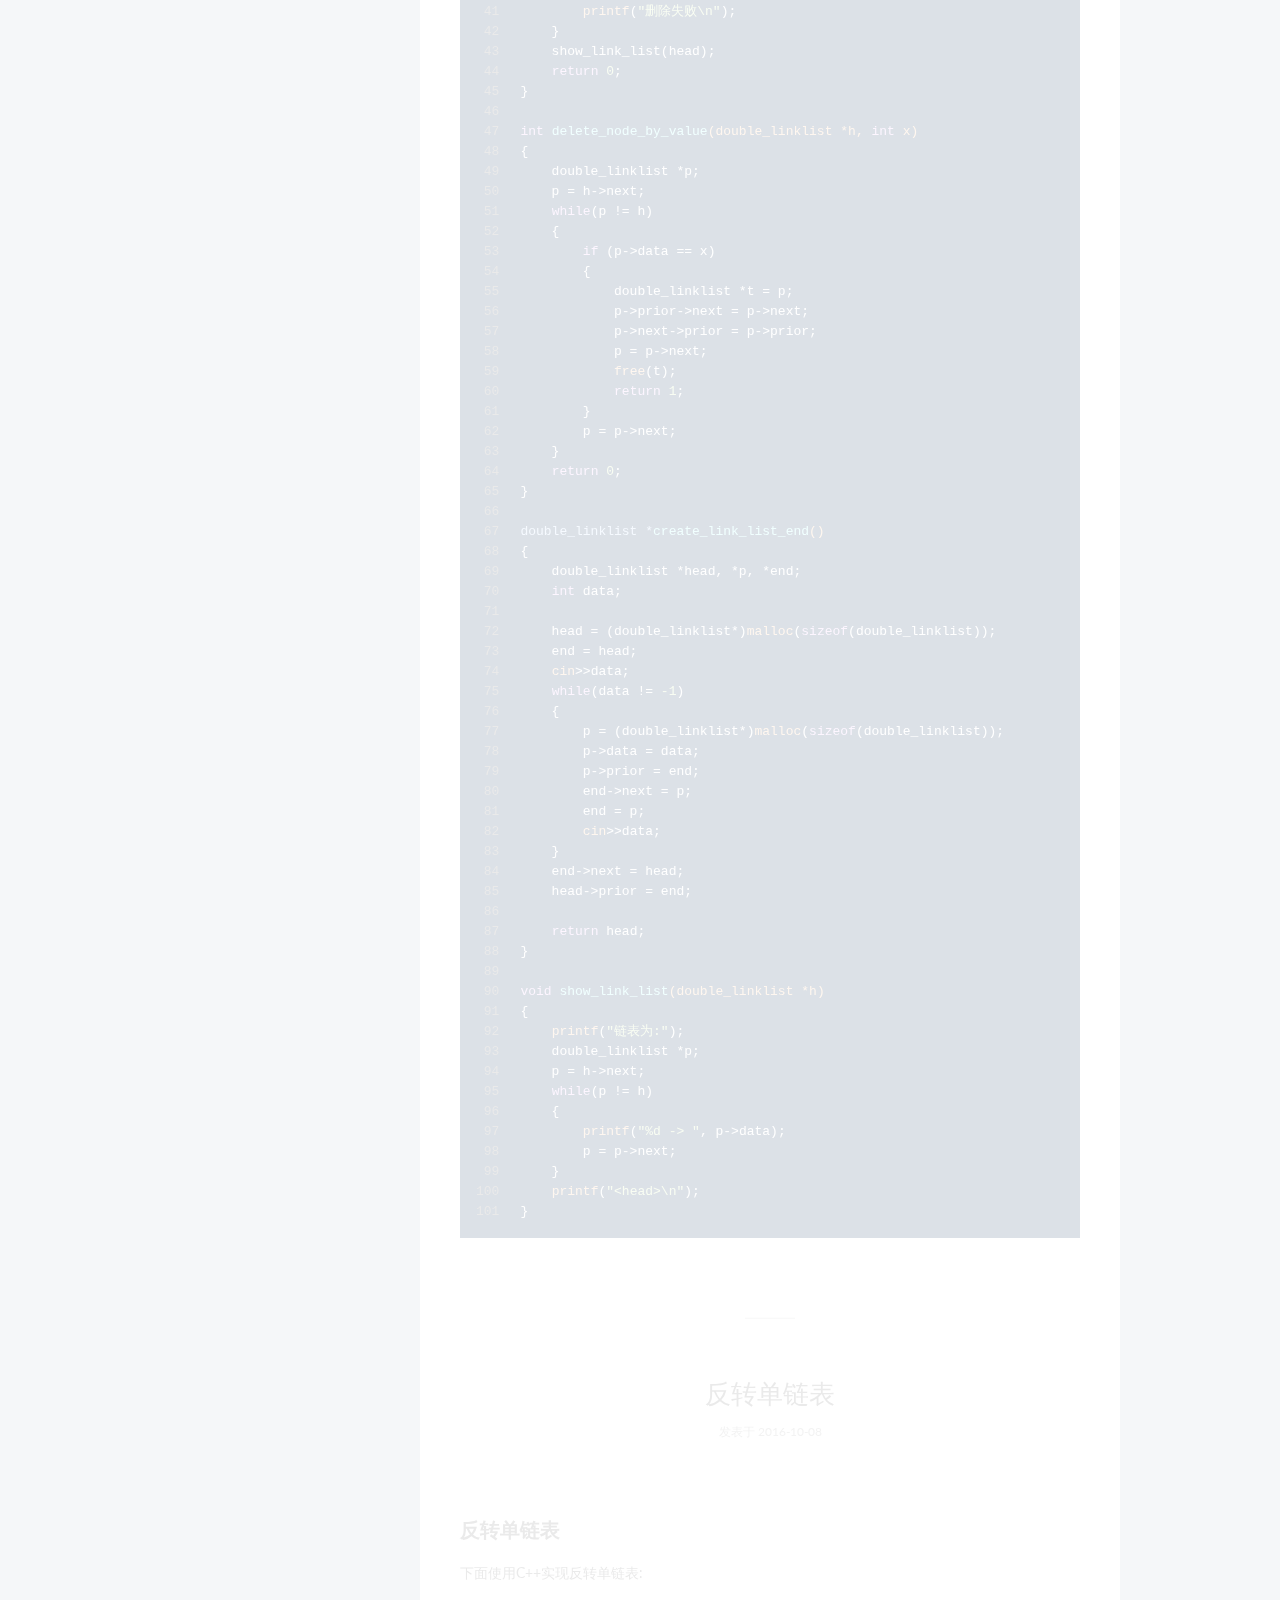
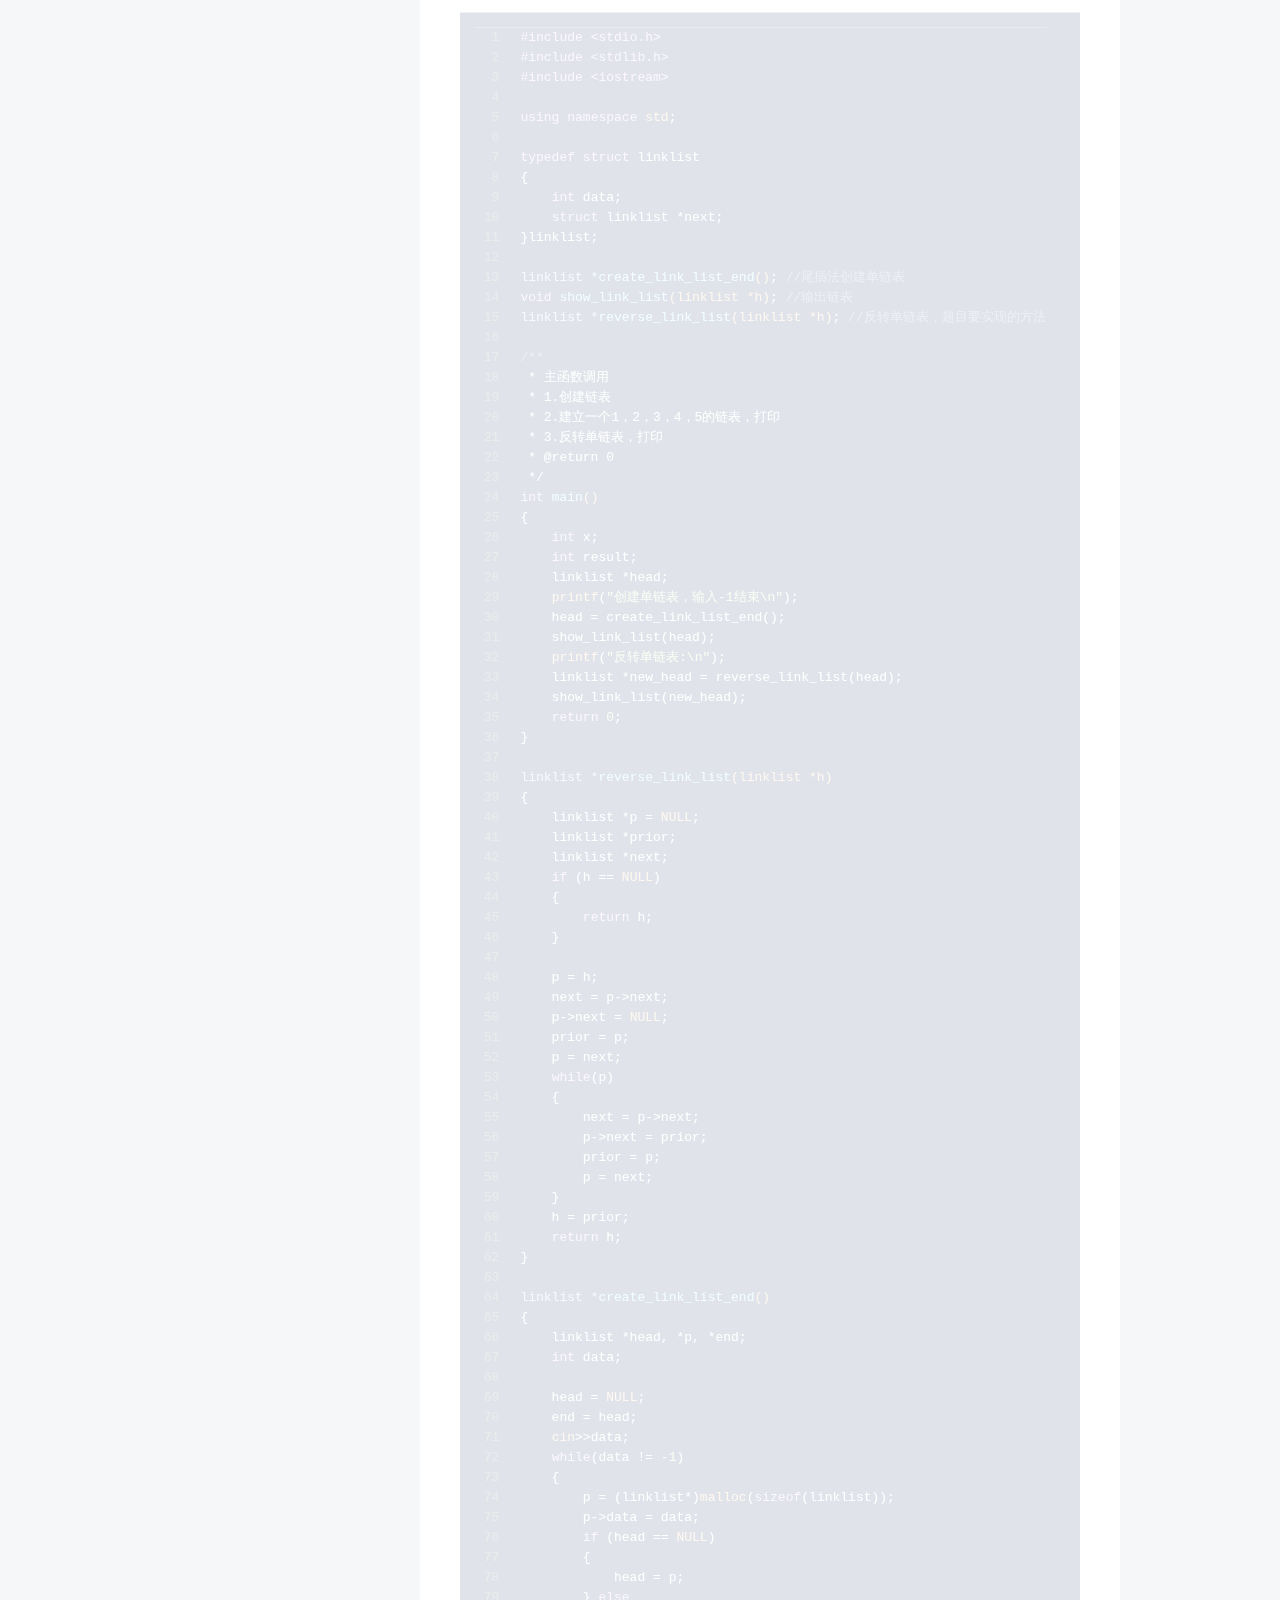
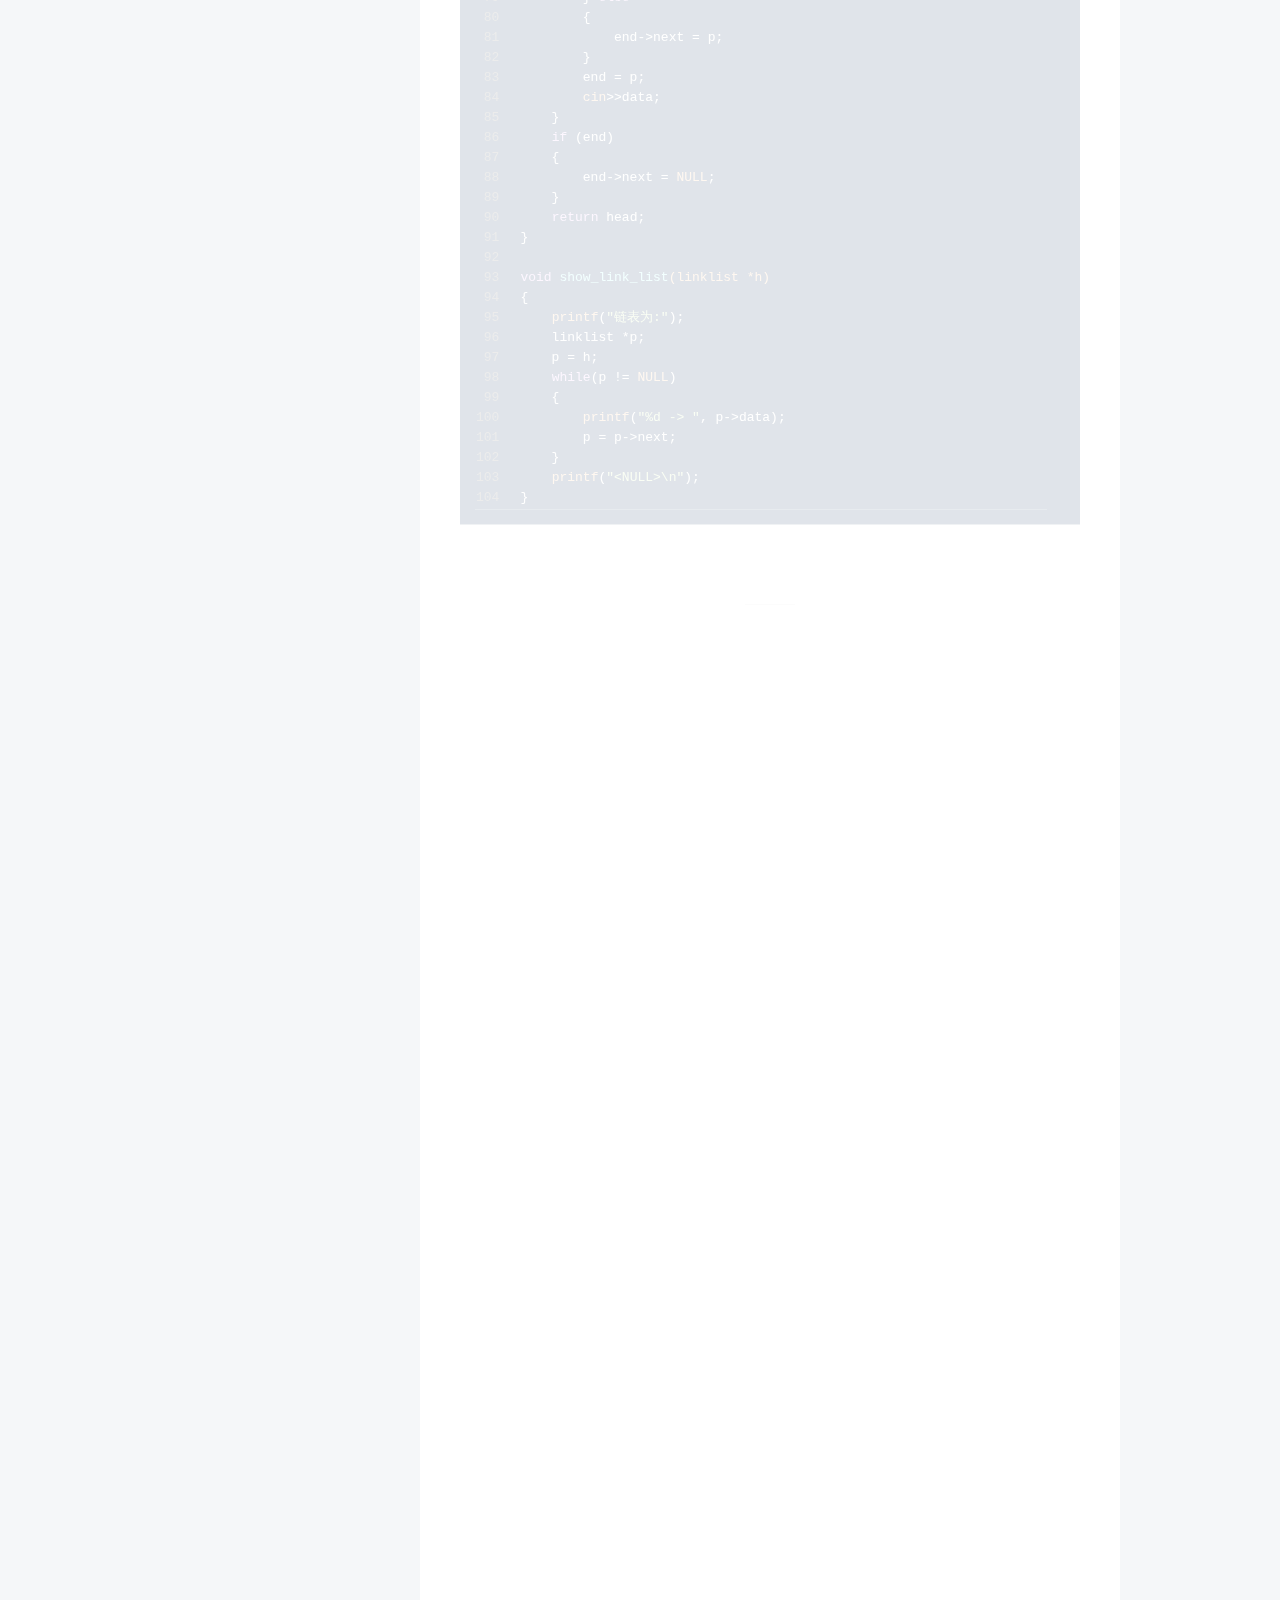
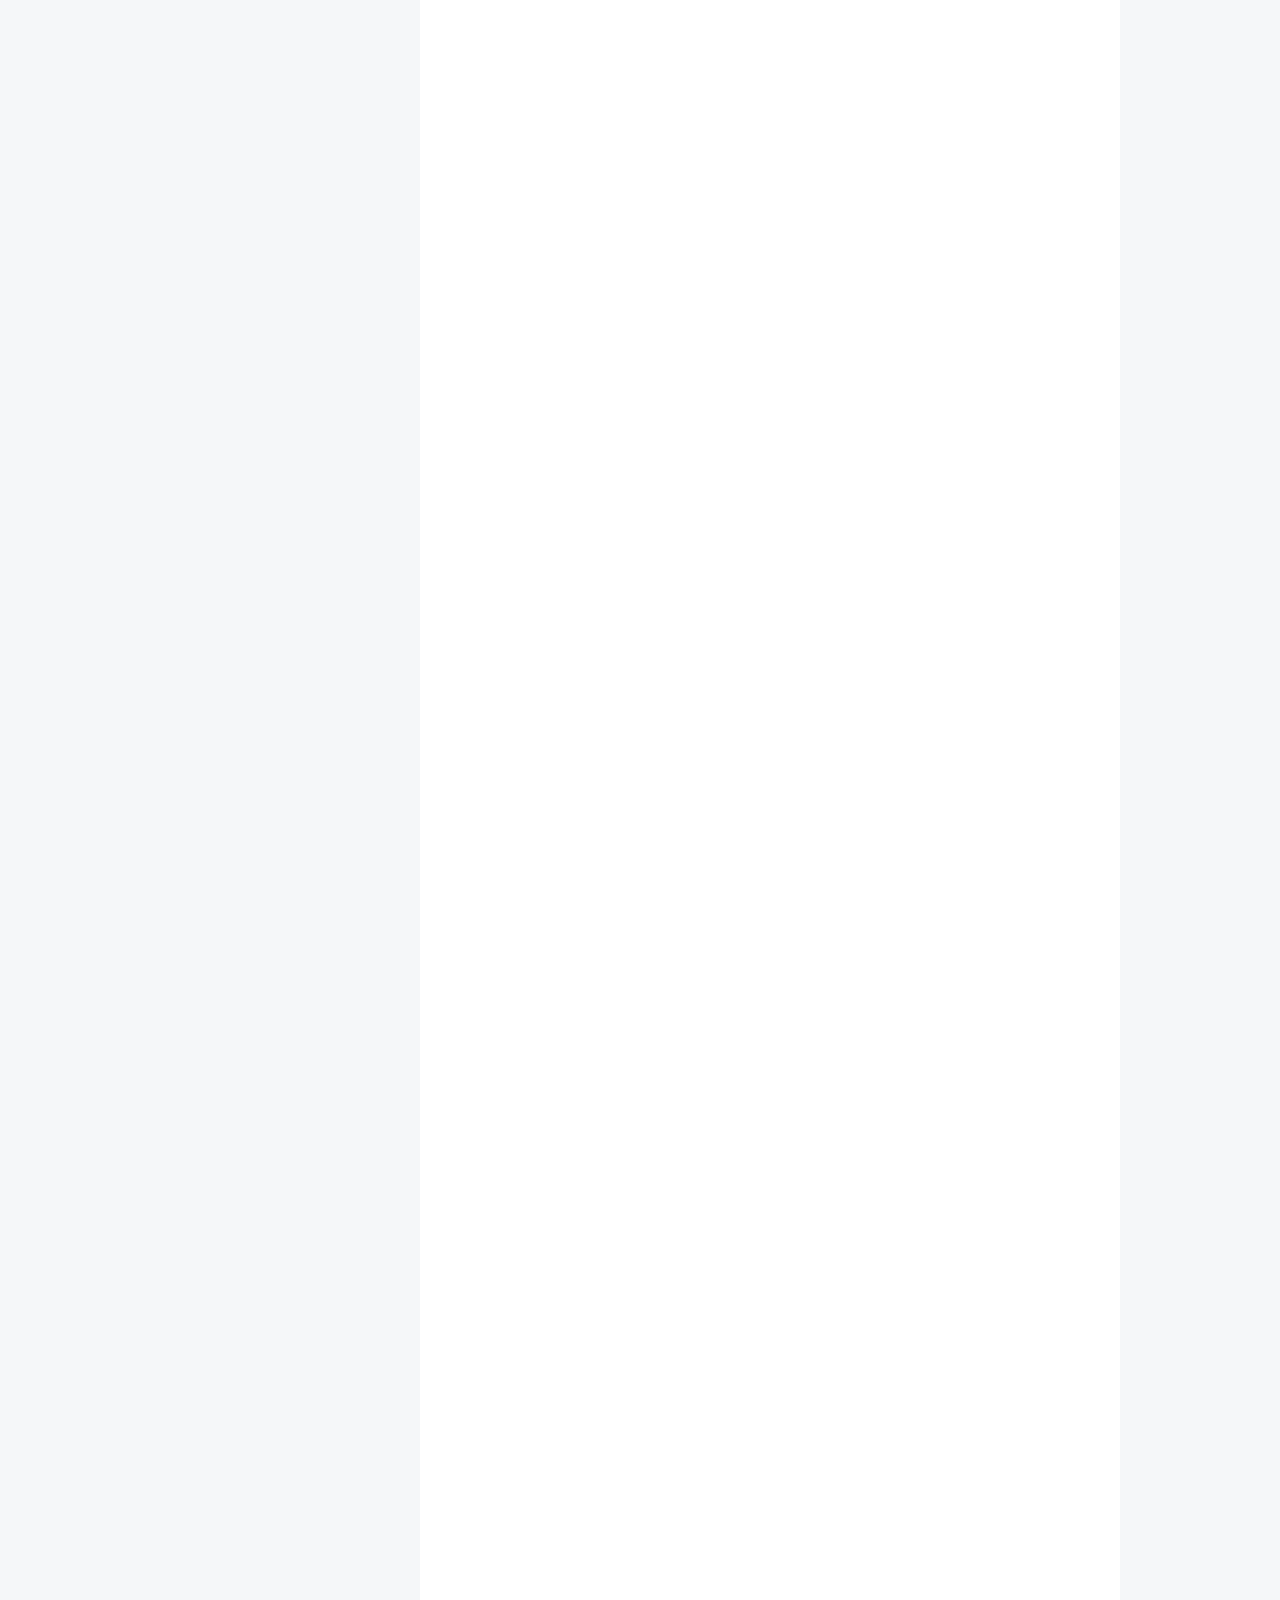
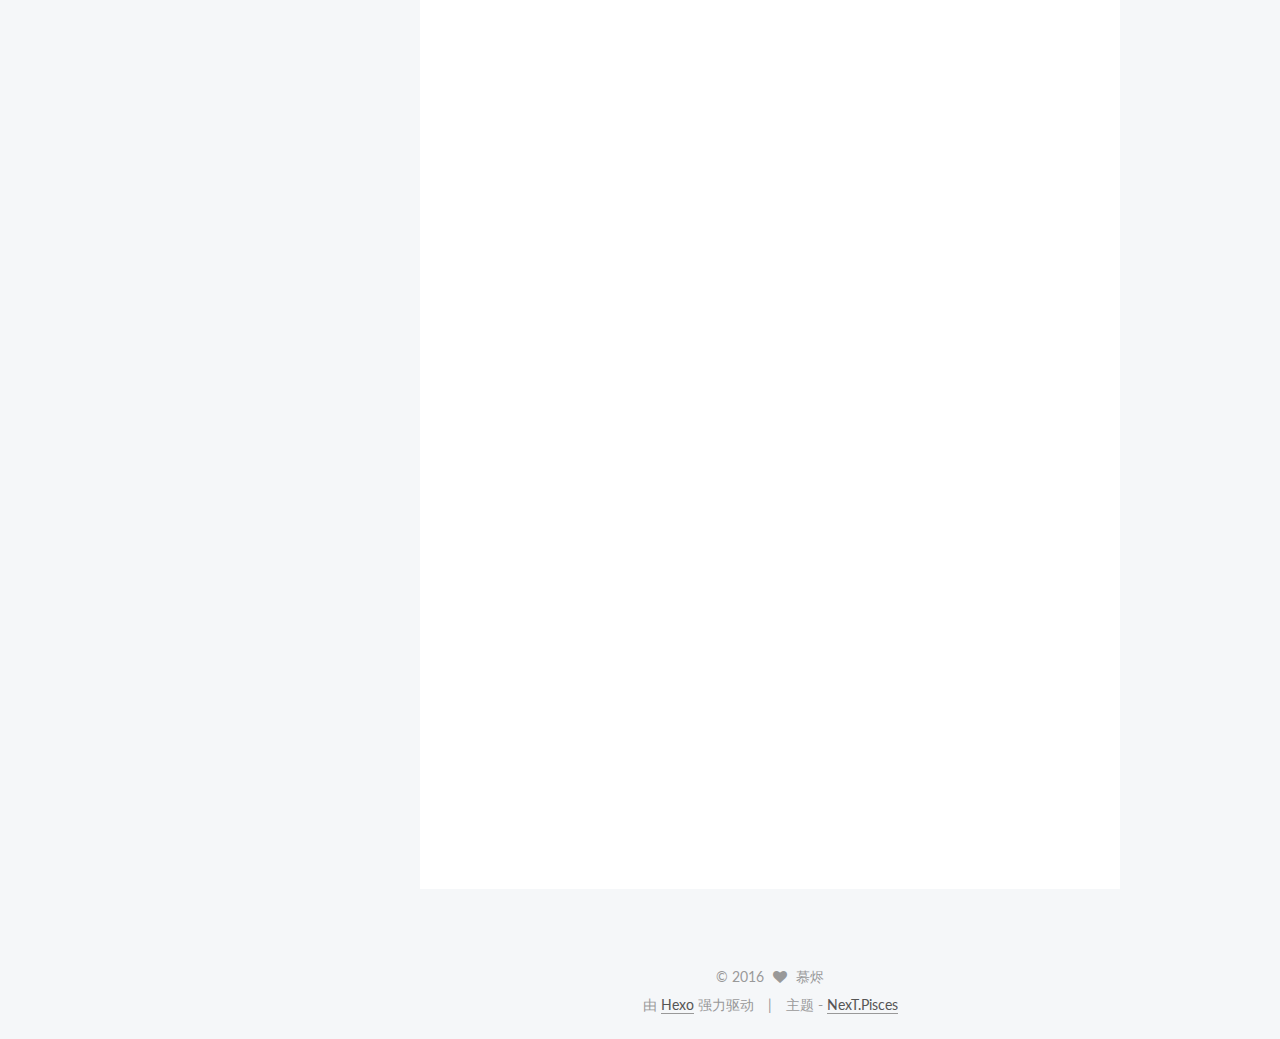
==== commit d91a2553: "Site updated: 2016-10-18 16:08:54" ====
--- a/index.html
+++ b/index.html
@@ -238,6 +238,194 @@
             
               
                 
+                <a class="post-title-link" href="/2016/10/16/jisuanqi/" itemprop="url">
+                  简易计算器
+                </a>
+              
+            
+          </h1>
+        
+
+        <div class="post-meta">
+          <span class="post-time">
+            <span class="post-meta-item-icon">
+              <i class="fa fa-calendar-o"></i>
+            </span>
+            <span class="post-meta-item-text">发表于</span>
+            <time itemprop="dateCreated" datetime="2016-10-16T15:31:59+08:00" content="2016-10-16">
+              2016-10-16
+            </time>
+          </span>
+
+          
+
+          
+            
+          
+
+          
+
+          
+          
+
+          
+        </div>
+      </header>
+    
+
+
+    <div class="post-body" itemprop="articleBody">
+
+      
+      
+
+      
+        
+          
+            <h2 id="数据结构-栈的应用"><a href="#数据结构-栈的应用" class="headerlink" title="数据结构:栈的应用"></a>数据结构:栈的应用</h2><h3 id="简易计算器"><a href="#简易计算器" class="headerlink" title="简易计算器"></a>简易计算器</h3><h4 id="代码"><a href="#代码" class="headerlink" title="代码"></a>代码</h4><figure class="highlight cpp"><table><tr><td class="gutter"><pre><div class="line">1</div><div class="line">2</div><div class="line">3</div><div class="line">4</div><div class="line">5</div><div class="line">6</div><div class="line">7</div><div class="line">8</div><div class="line">9</div><div class="line">10</div><div class="line">11</div><div class="line">12</div><div class="line">13</div><div class="line">14</div><div class="line">15</div><div class="line">16</div><div class="line">17</div><div class="line">18</div><div class="line">19</div><div class="line">20</div><div class="line">21</div><div class="line">22</div><div class="line">23</div><div class="line">24</div><div class="line">25</div><div class="line">26</div><div class="line">27</div><div class="line">28</div><div class="line">29</div><div class="line">30</div><div class="line">31</div><div class="line">32</div><div class="line">33</div><div class="line">34</div><div class="line">35</div><div class="line">36</div><div class="line">37</div><div class="line">38</div><div class="line">39</div><div class="line">40</div><div class="line">41</div><div class="line">42</div><div class="line">43</div><div class="line">44</div><div class="line">45</div><div class="line">46</div><div class="line">47</div><div class="line">48</div><div class="line">49</div><div class="line">50</div><div class="line">51</div><div class="line">52</div><div class="line">53</div><div class="line">54</div><div class="line">55</div><div class="line">56</div><div class="line">57</div><div class="line">58</div><div class="line">59</div><div class="line">60</div><div class="line">61</div><div class="line">62</div><div class="line">63</div><div class="line">64</div><div class="line">65</div><div class="line">66</div><div class="line">67</div><div class="line">68</div><div class="line">69</div><div class="line">70</div><div class="line">71</div><div class="line">72</div><div class="line">73</div><div class="line">74</div><div class="line">75</div><div class="line">76</div><div class="line">77</div><div class="line">78</div><div class="line">79</div><div class="line">80</div><div class="line">81</div><div class="line">82</div><div class="line">83</div><div class="line">84</div><div class="line">85</div><div class="line">86</div><div class="line">87</div><div class="line">88</div><div class="line">89</div><div class="line">90</div><div class="line">91</div><div class="line">92</div><div class="line">93</div><div class="line">94</div><div class="line">95</div><div class="line">96</div><div class="line">97</div><div class="line">98</div><div class="line">99</div><div class="line">100</div><div class="line">101</div><div class="line">102</div><div class="line">103</div><div class="line">104</div><div class="line">105</div><div class="line">106</div><div class="line">107</div><div class="line">108</div><div class="line">109</div><div class="line">110</div><div class="line">111</div><div class="line">112</div><div class="line">113</div><div class="line">114</div><div class="line">115</div><div class="line">116</div><div class="line">117</div><div class="line">118</div><div class="line">119</div><div class="line">120</div><div class="line">121</div><div class="line">122</div><div class="line">123</div><div class="line">124</div><div class="line">125</div><div class="line">126</div><div class="line">127</div><div class="line">128</div><div class="line">129</div><div class="line">130</div><div class="line">131</div><div class="line">132</div><div class="line">133</div><div class="line">134</div><div class="line">135</div><div class="line">136</div><div class="line">137</div><div class="line">138</div><div class="line">139</div><div class="line">140</div><div class="line">141</div><div class="line">142</div><div class="line">143</div><div class="line">144</div><div class="line">145</div><div class="line">146</div><div class="line">147</div><div class="line">148</div><div class="line">149</div><div class="line">150</div><div class="line">151</div><div class="line">152</div><div class="line">153</div><div class="line">154</div><div class="line">155</div><div class="line">156</div><div class="line">157</div><div class="line">158</div><div class="line">159</div><div class="line">160</div><div class="line">161</div><div class="line">162</div><div class="line">163</div><div class="line">164</div><div class="line">165</div><div class="line">166</div></pre></td><td class="code"><pre><div class="line"><span class="meta">#<span class="meta-keyword">include</span> <span class="meta-string">&lt;iostream&gt;</span></span></div><div class="line"><span class="meta">#<span class="meta-keyword">include</span> <span class="meta-string">&lt;stack&gt;</span></span></div><div class="line"><span class="meta">#<span class="meta-keyword">include</span> <span class="meta-string">&lt;map&gt;</span></span></div><div class="line"><span class="meta">#<span class="meta-keyword">include</span> <span class="meta-string">&lt;math.h&gt;</span></span></div><div class="line"><span class="meta">#<span class="meta-keyword">include</span> <span class="meta-string">&lt;stdlib.h&gt;</span></span></div><div class="line"><span class="meta">#<span class="meta-keyword">include</span> <span class="meta-string">&lt;stdio.h&gt;</span></span></div><div class="line"></div><div class="line"><span class="keyword">using</span> <span class="keyword">namespace</span> <span class="built_in">std</span>;</div><div class="line"></div><div class="line"><span class="comment">/**</span></div><div class="line"> * 辅助函数: 判断c是不是运算符</div><div class="line"> * @param c 待判断的字符</div><div class="line"> * @return bool</div><div class="line"> */</div><div class="line"><span class="function"><span class="keyword">bool</span> <span class="title">isOP</span><span class="params">(<span class="keyword">char</span> c)</span></span></div><div class="line">&#123;</div><div class="line">    <span class="keyword">char</span> OPs[<span class="number">9</span>] = &#123;<span class="string">'#'</span>, <span class="string">'('</span>, <span class="string">')'</span>, <span class="string">'^'</span>, <span class="string">'*'</span>, <span class="string">'/'</span>, <span class="string">'%'</span>, <span class="string">'+'</span>, <span class="string">'-'</span>&#125;;</div><div class="line">    <span class="keyword">for</span> (<span class="keyword">int</span> i = <span class="number">0</span>; i &lt; <span class="number">9</span> ; ++i)</div><div class="line">    &#123;</div><div class="line">        <span class="keyword">if</span> (c == OPs[i])</div><div class="line">        &#123;</div><div class="line">            <span class="keyword">return</span> <span class="literal">true</span>;</div><div class="line">        &#125;</div><div class="line">    &#125;</div><div class="line">    <span class="keyword">return</span> <span class="literal">false</span>;</div><div class="line">&#125;</div><div class="line"></div><div class="line"><span class="comment">/**</span></div><div class="line"> * 判断栈顶元素和待入栈元素的优先级</div><div class="line"> * @param op1 栈内元素</div><div class="line"> * @param op2 待入栈元素</div><div class="line"> * @return char '&lt;','&gt;','='</div><div class="line"> */</div><div class="line"><span class="function"><span class="keyword">char</span> <span class="title">precede</span><span class="params">(<span class="keyword">char</span> op1, <span class="keyword">char</span> op2)</span></span></div><div class="line">&#123;</div><div class="line">    <span class="built_in">map</span>&lt;<span class="keyword">char</span>, <span class="keyword">int</span>&gt; inner_op;</div><div class="line">    <span class="built_in">map</span>&lt;<span class="keyword">char</span>, <span class="keyword">int</span>&gt; outer_op;</div><div class="line"></div><div class="line">    <span class="comment">//初始化栈内运算符的优先级</span></div><div class="line">    inner_op[<span class="string">'#'</span>] = <span class="number">0</span>;</div><div class="line">    inner_op[<span class="string">'('</span>] = <span class="number">1</span>;</div><div class="line">    inner_op[<span class="string">'^'</span>] = <span class="number">7</span>;</div><div class="line">    inner_op[<span class="string">'*'</span>] = <span class="number">5</span>;</div><div class="line">    inner_op[<span class="string">'/'</span>] = <span class="number">5</span>;</div><div class="line">    inner_op[<span class="string">'%'</span>] = <span class="number">5</span>;</div><div class="line">    inner_op[<span class="string">'+'</span>] = <span class="number">3</span>;</div><div class="line">    inner_op[<span class="string">'-'</span>] = <span class="number">3</span>;</div><div class="line">    inner_op[<span class="string">')'</span>] = <span class="number">8</span>;</div><div class="line"></div><div class="line">    <span class="comment">//初始化栈外运算符的优先级</span></div><div class="line">    outer_op[<span class="string">'#'</span>] = <span class="number">0</span>;</div><div class="line">    outer_op[<span class="string">'('</span>] = <span class="number">8</span>;</div><div class="line">    outer_op[<span class="string">'^'</span>] = <span class="number">6</span>;</div><div class="line">    outer_op[<span class="string">'*'</span>] = <span class="number">4</span>;</div><div class="line">    outer_op[<span class="string">'/'</span>] = <span class="number">4</span>;</div><div class="line">    outer_op[<span class="string">'%'</span>] = <span class="number">4</span>;</div><div class="line">    outer_op[<span class="string">'+'</span>] = <span class="number">2</span>;</div><div class="line">    outer_op[<span class="string">'-'</span>] = <span class="number">2</span>;</div><div class="line">    outer_op[<span class="string">')'</span>] = <span class="number">1</span>;</div><div class="line"></div><div class="line">    <span class="keyword">int</span> op1_num = inner_op[op1];</div><div class="line">    <span class="keyword">int</span> op2_num = outer_op[op2];</div><div class="line">    <span class="keyword">if</span> (op1_num &lt; op2_num) &#123;</div><div class="line">        <span class="keyword">return</span> <span class="string">'&lt;'</span>;</div><div class="line">    &#125; <span class="keyword">else</span> <span class="keyword">if</span> (op1_num == op2_num) &#123;</div><div class="line">        <span class="keyword">return</span> <span class="string">'='</span>;</div><div class="line">    &#125; <span class="keyword">else</span> &#123;</div><div class="line">        <span class="keyword">return</span> <span class="string">'&gt;'</span>;</div><div class="line">    &#125;</div><div class="line">&#125;</div><div class="line"></div><div class="line"><span class="function"><span class="keyword">int</span> <span class="title">operate</span><span class="params">(<span class="keyword">int</span> a, <span class="keyword">int</span> b, <span class="keyword">char</span> theta)</span></span></div><div class="line">&#123;</div><div class="line">    <span class="keyword">int</span> result;</div><div class="line">    <span class="keyword">switch</span> (theta)</div><div class="line">    &#123;</div><div class="line">        <span class="keyword">case</span> <span class="string">'+'</span>:</div><div class="line">            result = a + b;</div><div class="line">            <span class="keyword">break</span>;</div><div class="line">        <span class="keyword">case</span> <span class="string">'-'</span>:</div><div class="line">            result = a - b;</div><div class="line">            <span class="keyword">break</span>;</div><div class="line">        <span class="keyword">case</span> <span class="string">'*'</span>:</div><div class="line">            result = a * b;</div><div class="line">            <span class="keyword">break</span>;</div><div class="line">        <span class="keyword">case</span> <span class="string">'/'</span>:</div><div class="line">            result = a / b;</div><div class="line">            <span class="keyword">break</span>;</div><div class="line">        <span class="keyword">case</span> <span class="string">'%'</span>:</div><div class="line">            result = a % b;</div><div class="line">            <span class="keyword">break</span>;</div><div class="line">        <span class="keyword">case</span> <span class="string">'^'</span>:</div><div class="line">            result = (<span class="keyword">int</span>)<span class="built_in">pow</span>(a,b);</div><div class="line">            <span class="keyword">break</span>;</div><div class="line">    &#125;</div><div class="line">    <span class="keyword">return</span> result;</div><div class="line">&#125;</div><div class="line"></div><div class="line"></div><div class="line"><span class="comment">//计算中缀表达式的值</span></div><div class="line"><span class="function"><span class="keyword">int</span> <span class="title">evaluate_expression</span><span class="params">()</span></span></div><div class="line">&#123;</div><div class="line">    <span class="comment">//初始化运算符栈</span></div><div class="line">    <span class="built_in">stack</span>&lt;<span class="keyword">char</span>&gt; OPTR;</div><div class="line">    OPTR.push(<span class="string">'#'</span>);</div><div class="line"></div><div class="line">    <span class="comment">//初始化操作数栈</span></div><div class="line">    <span class="built_in">stack</span>&lt;<span class="keyword">int</span>&gt; OPND;</div><div class="line"></div><div class="line">    <span class="keyword">char</span> c;</div><div class="line">    c = getchar();</div><div class="line"></div><div class="line">    <span class="keyword">while</span>( c != <span class="string">'#'</span> || OPTR.top() != <span class="string">'#'</span>)</div><div class="line">    &#123;</div><div class="line">        <span class="keyword">int</span> num = <span class="number">0</span>;</div><div class="line">        <span class="keyword">bool</span> flag = <span class="literal">false</span>;</div><div class="line">        <span class="comment">//如果是操作数，则循环读取，直到c是运算符</span></div><div class="line">        <span class="keyword">while</span> (!isOP(c)) </div><div class="line">        &#123;</div><div class="line">            flag = <span class="literal">true</span>;</div><div class="line">            <span class="keyword">int</span> bit_num = c - <span class="string">'0'</span>;</div><div class="line">            <span class="keyword">if</span> (bit_num &gt; <span class="number">9</span> || bit_num &lt; <span class="number">0</span>) &#123;</div><div class="line">                <span class="built_in">cout</span> &lt;&lt; <span class="string">"请不要乱输入运算符"</span> &lt;&lt; c &lt;&lt; <span class="built_in">endl</span>;</div><div class="line">                <span class="built_in">exit</span>(<span class="number">0</span>);</div><div class="line">            &#125;</div><div class="line">            num = num * <span class="number">10</span> + bit_num;</div><div class="line">            c = getchar();</div><div class="line">        &#125;</div><div class="line">        <span class="comment">// 如果flag == true，说明输入了操作数，应将其入栈，如果flag == false说明上一步的输入时运算符，则不应该入栈操作数</span></div><div class="line">        <span class="keyword">if</span> (flag) &#123; </div><div class="line">            OPND.push(num);</div><div class="line">        &#125;</div><div class="line">        <span class="comment">//从while循环退出以后c一定是运算符，如果是运算符则判断运算符的优先级</span></div><div class="line">        <span class="comment">//栈顶元素优先权低, 栈外运算符入栈, 优先权相等，脱括号并接收下一个字符，栈顶元素优先权高，退栈并将运算结果入栈</span></div><div class="line">        <span class="keyword">switch</span> (precede(OPTR.top(), c))  </div><div class="line">        &#123;</div><div class="line">            <span class="keyword">case</span> <span class="string">'&lt;'</span>: </div><div class="line">                OPTR.push(c);</div><div class="line">                c = getchar();</div><div class="line">                <span class="keyword">break</span>;</div><div class="line">            <span class="keyword">case</span> <span class="string">'='</span>: </div><div class="line">                OPTR.pop();</div><div class="line">                c = getchar();</div><div class="line">                <span class="keyword">break</span>;</div><div class="line">            <span class="keyword">case</span> <span class="string">'&gt;'</span>: </div><div class="line">                <span class="keyword">char</span> theta = OPTR.top();</div><div class="line">                OPTR.pop();</div><div class="line">                <span class="keyword">int</span> b = OPND.top();</div><div class="line">                OPND.pop();</div><div class="line">                <span class="keyword">int</span> a = OPND.top();</div><div class="line">                OPND.pop();</div><div class="line">                <span class="keyword">int</span> result = operate(a, b, theta);</div><div class="line">                OPND.push(result);</div><div class="line">                <span class="keyword">break</span>;</div><div class="line">        &#125;</div><div class="line">    &#125;</div><div class="line">    <span class="keyword">return</span> OPND.top();</div><div class="line">&#125;</div><div class="line"></div><div class="line"><span class="function"><span class="keyword">int</span> <span class="title">main</span><span class="params">()</span></span></div><div class="line">&#123;</div><div class="line">    <span class="built_in">cout</span> &lt;&lt; <span class="string">"请输入简易的表达式，以#号结束:"</span> &lt;&lt; <span class="built_in">endl</span>;</div><div class="line">    <span class="keyword">int</span> result = evaluate_expression();</div><div class="line">    <span class="built_in">cout</span> &lt;&lt; <span class="string">"result = "</span> &lt;&lt; result &lt;&lt; <span class="built_in">endl</span>;</div><div class="line">    <span class="keyword">return</span> <span class="number">0</span>;</div><div class="line">&#125;</div></pre></td></tr></table></figure>
+
+          
+        
+      
+    </div>
+
+    <div>
+      
+    </div>
+
+    <div>
+      
+    </div>
+
+    <footer class="post-footer">
+      
+
+      
+
+      
+      
+        <div class="post-eof"></div>
+      
+    </footer>
+  </article>
+
+
+    
+      
+
+  
+  
+
+  
+  
+  
+
+  <article class="post post-type-normal " itemscope itemtype="//schema.org/Article">
+
+    
+      <header class="post-header">
+
+        
+        
+          <h1 class="post-title" itemprop="name headline">
+            
+            
+              
+                
+                <a class="post-title-link" href="/2016/10/16/link-stack/" itemprop="url">
+                  栈的链式存储结构
+                </a>
+              
+            
+          </h1>
+        
+
+        <div class="post-meta">
+          <span class="post-time">
+            <span class="post-meta-item-icon">
+              <i class="fa fa-calendar-o"></i>
+            </span>
+            <span class="post-meta-item-text">发表于</span>
+            <time itemprop="dateCreated" datetime="2016-10-16T14:35:16+08:00" content="2016-10-16">
+              2016-10-16
+            </time>
+          </span>
+
+          
+
+          
+            
+          
+
+          
+
+          
+          
+
+          
+        </div>
+      </header>
+    
+
+
+    <div class="post-body" itemprop="articleBody">
+
+      
+      
+
+      
+        
+          
+            <h2 id="数据结构-栈的实现"><a href="#数据结构-栈的实现" class="headerlink" title="数据结构:栈的实现"></a>数据结构:栈的实现</h2><h3 id="实现方式2-基于链表的实现"><a href="#实现方式2-基于链表的实现" class="headerlink" title="实现方式2: 基于链表的实现"></a>实现方式2: 基于链表的实现</h3><figure class="highlight cpp"><table><tr><td class="gutter"><pre><div class="line">1</div><div class="line">2</div><div class="line">3</div><div class="line">4</div><div class="line">5</div><div class="line">6</div><div class="line">7</div><div class="line">8</div><div class="line">9</div><div class="line">10</div><div class="line">11</div><div class="line">12</div><div class="line">13</div><div class="line">14</div><div class="line">15</div><div class="line">16</div><div class="line">17</div><div class="line">18</div><div class="line">19</div><div class="line">20</div><div class="line">21</div><div class="line">22</div><div class="line">23</div><div class="line">24</div><div class="line">25</div><div class="line">26</div><div class="line">27</div><div class="line">28</div><div class="line">29</div><div class="line">30</div><div class="line">31</div><div class="line">32</div><div class="line">33</div><div class="line">34</div><div class="line">35</div><div class="line">36</div><div class="line">37</div><div class="line">38</div><div class="line">39</div><div class="line">40</div><div class="line">41</div><div class="line">42</div><div class="line">43</div><div class="line">44</div><div class="line">45</div><div class="line">46</div><div class="line">47</div><div class="line">48</div><div class="line">49</div><div class="line">50</div><div class="line">51</div><div class="line">52</div><div class="line">53</div><div class="line">54</div><div class="line">55</div><div class="line">56</div><div class="line">57</div><div class="line">58</div><div class="line">59</div><div class="line">60</div><div class="line">61</div><div class="line">62</div><div class="line">63</div><div class="line">64</div><div class="line">65</div><div class="line">66</div><div class="line">67</div><div class="line">68</div><div class="line">69</div><div class="line">70</div><div class="line">71</div><div class="line">72</div><div class="line">73</div><div class="line">74</div><div class="line">75</div><div class="line">76</div><div class="line">77</div><div class="line">78</div><div class="line">79</div><div class="line">80</div><div class="line">81</div><div class="line">82</div><div class="line">83</div><div class="line">84</div><div class="line">85</div><div class="line">86</div><div class="line">87</div><div class="line">88</div><div class="line">89</div><div class="line">90</div><div class="line">91</div><div class="line">92</div><div class="line">93</div><div class="line">94</div><div class="line">95</div><div class="line">96</div><div class="line">97</div><div class="line">98</div><div class="line">99</div><div class="line">100</div><div class="line">101</div><div class="line">102</div><div class="line">103</div><div class="line">104</div><div class="line">105</div><div class="line">106</div><div class="line">107</div><div class="line">108</div><div class="line">109</div><div class="line">110</div><div class="line">111</div><div class="line">112</div><div class="line">113</div><div class="line">114</div><div class="line">115</div><div class="line">116</div><div class="line">117</div><div class="line">118</div><div class="line">119</div><div class="line">120</div><div class="line">121</div><div class="line">122</div><div class="line">123</div><div class="line">124</div><div class="line">125</div><div class="line">126</div><div class="line">127</div><div class="line">128</div><div class="line">129</div><div class="line">130</div><div class="line">131</div><div class="line">132</div><div class="line">133</div><div class="line">134</div></pre></td><td class="code"><pre><div class="line"><span class="meta">#<span class="meta-keyword">include</span> <span class="meta-string">&lt;iostream&gt;</span>  </span></div><div class="line"><span class="keyword">using</span> <span class="keyword">namespace</span> <span class="built_in">std</span>;  </div><div class="line"></div><div class="line"><span class="keyword">typedef</span> <span class="keyword">int</span> dataType;  </div><div class="line">  </div><div class="line"><span class="keyword">struct</span> node                   <span class="comment">//链栈节点  </span></div><div class="line">&#123;  </div><div class="line">    dataType data;            <span class="comment">//数据域  </span></div><div class="line">    node *next;               <span class="comment">//指针域  </span></div><div class="line">&#125;;  </div><div class="line">  </div><div class="line"><span class="keyword">class</span> ls  </div><div class="line">&#123;  </div><div class="line"><span class="keyword">public</span>:  </div><div class="line">    ls();  </div><div class="line">    ~ls();  </div><div class="line">    <span class="function"><span class="keyword">void</span> <span class="title">push</span><span class="params">(dataType var)</span></span>; <span class="comment">//压栈  </span></div><div class="line">    <span class="function"><span class="keyword">int</span> <span class="title">pop</span><span class="params">()</span></span>;              <span class="comment">//出栈. </span></div><div class="line">    <span class="function">dataType <span class="title">stackTop</span><span class="params">()</span></span>;     <span class="comment">//取栈顶元素,栈顶无变化.</span></div><div class="line">    <span class="function"><span class="keyword">bool</span> <span class="title">isEmpty</span><span class="params">()</span></span>;          <span class="comment">//判空.空返回true,反之返回false  </span></div><div class="line">    <span class="comment">//bool isFull();         //判满.链栈是动态分配内存空间的,无需判满</span></div><div class="line">    <span class="function"><span class="keyword">void</span> <span class="title">output</span><span class="params">()</span></span>;           <span class="comment">//遍历打印链栈  </span></div><div class="line">  </div><div class="line"><span class="keyword">private</span>:  </div><div class="line">    node *top;               <span class="comment">//栈顶指针.top=NULL表示为空栈  </span></div><div class="line">&#125;;  </div><div class="line"></div><div class="line">ls::ls()  </div><div class="line">&#123;  </div><div class="line">    top = <span class="literal">NULL</span>;            <span class="comment">//top=NULL表示链栈为空  </span></div><div class="line">&#125;  </div><div class="line">  </div><div class="line">ls::~ls()  </div><div class="line">&#123;  </div><div class="line">    node *ptr = <span class="literal">NULL</span>;  </div><div class="line">  </div><div class="line">    <span class="keyword">while</span>(top != <span class="literal">NULL</span>)     <span class="comment">//循环释放栈节点空间  </span></div><div class="line">    &#123;  </div><div class="line">        ptr = top-&gt;next;  </div><div class="line">        <span class="keyword">delete</span> top;  </div><div class="line">        top = ptr;  </div><div class="line">    &#125;  </div><div class="line">&#125;  </div><div class="line">  </div><div class="line"><span class="keyword">void</span> ls::push(dataType var)  </div><div class="line">&#123;  </div><div class="line">    node *ptr = <span class="keyword">new</span> node;  </div><div class="line">  </div><div class="line">    ptr-&gt;data = var;        <span class="comment">//新栈顶存值  </span></div><div class="line">    ptr-&gt;next = top;        <span class="comment">//新栈顶指向旧栈顶  </span></div><div class="line">  </div><div class="line">    top = ptr;              <span class="comment">//top指向新栈顶  </span></div><div class="line">&#125;  </div><div class="line">  </div><div class="line"><span class="keyword">int</span> ls::pop()  </div><div class="line">&#123;</div><div class="line">    <span class="keyword">if</span> (isEmpty())</div><div class="line">    &#123;</div><div class="line">        <span class="built_in">cout</span>&lt;&lt; <span class="string">"栈空，无法出栈"</span> &lt;&lt; <span class="built_in">endl</span>;</div><div class="line">        <span class="keyword">return</span> <span class="number">-1</span>;</div><div class="line">    &#125;</div><div class="line">    <span class="keyword">int</span> delete_value = top-&gt;data;  </div><div class="line">    node *ptr = top-&gt;next;  <span class="comment">//预存下一节点的指针  </span></div><div class="line">    <span class="keyword">delete</span> top;             <span class="comment">//释放栈顶空间  </span></div><div class="line">    top = ptr;              <span class="comment">//栈顶变化</span></div><div class="line">    <span class="keyword">return</span> delete_value;  </div><div class="line">&#125;  </div><div class="line">  </div><div class="line">dataType ls::stackTop()  </div><div class="line">&#123;</div><div class="line">    <span class="keyword">if</span> (isEmpty())</div><div class="line">    &#123;</div><div class="line">        <span class="built_in">cout</span>&lt;&lt; <span class="string">"栈空，无法出栈"</span> &lt;&lt; <span class="built_in">endl</span>;</div><div class="line">        <span class="keyword">return</span> <span class="number">-1</span>;</div><div class="line">    &#125;  </div><div class="line">    <span class="keyword">return</span> top-&gt;data;       </div><div class="line">&#125;  </div><div class="line">  </div><div class="line"><span class="keyword">bool</span> ls::isEmpty()  </div><div class="line">&#123;  </div><div class="line">    <span class="keyword">return</span> top == <span class="literal">NULL</span>;     <span class="comment">//栈顶为NULL表示栈空  </span></div><div class="line">&#125;</div><div class="line"></div><div class="line"><span class="keyword">void</span> ls::output()</div><div class="line">&#123;</div><div class="line">    <span class="keyword">if</span> (isEmpty())</div><div class="line">    &#123;</div><div class="line">        <span class="built_in">cout</span>&lt;&lt; <span class="string">"求塞"</span> &lt;&lt; <span class="built_in">endl</span>;</div><div class="line">        <span class="keyword">return</span>;</div><div class="line">    &#125;</div><div class="line">    node *p = top;</div><div class="line">    <span class="keyword">while</span> (p)</div><div class="line">    &#123;</div><div class="line">        <span class="built_in">cout</span> &lt;&lt; p-&gt;data &lt;&lt; <span class="string">"-&gt;"</span>;</div><div class="line">        p = p-&gt;next;</div><div class="line">    &#125;</div><div class="line">    <span class="built_in">cout</span> &lt;&lt; <span class="string">"bottom"</span> &lt;&lt; <span class="built_in">endl</span>;</div><div class="line">&#125;  </div><div class="line"></div><div class="line"><span class="function"><span class="keyword">int</span> <span class="title">main</span><span class="params">()</span>  </span></div><div class="line">&#123;</div><div class="line">    <span class="comment">/**</span></div><div class="line">     * stack1: 测试入栈、出栈、取栈顶元素操作</div><div class="line">     * 1) 1，2，3，入栈，打印3-&gt;2-&gt;1-&gt;bottom</div><div class="line">     * 2) 出栈1次，打印2-&gt;1-&gt;bottom, 同时打印x=3</div><div class="line">     * 3) 取栈顶元素, 打印2-&gt;1-&gt;bottom, 同时打印y=2</div><div class="line">     */</div><div class="line">    ls stack1;</div><div class="line">    <span class="keyword">int</span> x; <span class="comment">//出栈元素保存在x</span></div><div class="line">    <span class="keyword">int</span> y; <span class="comment">//取栈顶元素保存在y</span></div><div class="line">    stack1.push(<span class="number">1</span>);</div><div class="line">    stack1.push(<span class="number">2</span>);</div><div class="line">    stack1.push(<span class="number">3</span>);</div><div class="line">    stack1.output();</div><div class="line">    x = stack1.pop();</div><div class="line">    stack1.output();</div><div class="line">    <span class="built_in">cout</span> &lt;&lt; <span class="string">"x = "</span> &lt;&lt; x &lt;&lt; <span class="built_in">endl</span>;</div><div class="line">    y = stack1.stackTop();</div><div class="line">    stack1.output();</div><div class="line">    <span class="built_in">cout</span> &lt;&lt; <span class="string">"y = "</span> &lt;&lt; y &lt;&lt; <span class="built_in">endl</span>;</div><div class="line"></div><div class="line">    <span class="comment">/**</span></div><div class="line">     * stack2: 测试判断栈空、链栈无需判满</div><div class="line">     * 1) 取栈顶元素，提示栈空</div><div class="line">     * 2) 首先判断栈是否为空，为空则给出提示</div><div class="line">     */</div><div class="line">    ls stack2;</div><div class="line">    stack2.stackTop();</div><div class="line">    <span class="keyword">if</span> (stack2.isEmpty())</div><div class="line">    &#123;</div><div class="line">        <span class="built_in">cout</span> &lt;&lt; <span class="string">"栈 stack2 为空"</span> &lt;&lt; <span class="built_in">endl</span>;</div><div class="line">    &#125;</div><div class="line">    <span class="keyword">return</span> <span class="number">0</span>;  </div><div class="line">&#125;</div></pre></td></tr></table></figure>
+
+          
+        
+      
+    </div>
+
+    <div>
+      
+    </div>
+
+    <div>
+      
+    </div>
+
+    <footer class="post-footer">
+      
+
+      
+
+      
+      
+        <div class="post-eof"></div>
+      
+    </footer>
+  </article>
+
+
+    
+      
+
+  
+  
+
+  
+  
+  
+
+  <article class="post post-type-normal " itemscope itemtype="//schema.org/Article">
+
+    
+      <header class="post-header">
+
+        
+        
+          <h1 class="post-title" itemprop="name headline">
+            
+            
+              
+                
                 <a class="post-title-link" href="/2016/10/08/double-link-list/" itemprop="url">
                   循环双链表
                 </a>
@@ -471,7 +659,7 @@
       
         
           
-            <h2 id="数据结构-栈的实现"><a href="#数据结构-栈的实现" class="headerlink" title="数据结构:栈的实现"></a>数据结构:栈的实现</h2><p>下面使用C++实现顺序栈:</p>
+            <h2 id="数据结构-栈的实现"><a href="#数据结构-栈的实现" class="headerlink" title="数据结构:栈的实现"></a>数据结构:栈的实现</h2><p>下面使用C++实现顺序栈~:</p>
 <figure class="highlight cpp"><table><tr><td class="gutter"><pre><div class="line">1</div><div class="line">2</div><div class="line">3</div><div class="line">4</div><div class="line">5</div><div class="line">6</div><div class="line">7</div><div class="line">8</div><div class="line">9</div><div class="line">10</div><div class="line">11</div><div class="line">12</div><div class="line">13</div><div class="line">14</div><div class="line">15</div><div class="line">16</div><div class="line">17</div><div class="line">18</div><div class="line">19</div><div class="line">20</div><div class="line">21</div><div class="line">22</div><div class="line">23</div><div class="line">24</div><div class="line">25</div><div class="line">26</div><div class="line">27</div><div class="line">28</div><div class="line">29</div><div class="line">30</div><div class="line">31</div><div class="line">32</div><div class="line">33</div><div class="line">34</div><div class="line">35</div><div class="line">36</div><div class="line">37</div><div class="line">38</div><div class="line">39</div><div class="line">40</div><div class="line">41</div><div class="line">42</div><div class="line">43</div><div class="line">44</div><div class="line">45</div><div class="line">46</div><div class="line">47</div><div class="line">48</div><div class="line">49</div><div class="line">50</div><div class="line">51</div><div class="line">52</div><div class="line">53</div><div class="line">54</div><div class="line">55</div><div class="line">56</div><div class="line">57</div><div class="line">58</div><div class="line">59</div><div class="line">60</div><div class="line">61</div><div class="line">62</div><div class="line">63</div><div class="line">64</div><div class="line">65</div><div class="line">66</div><div class="line">67</div><div class="line">68</div><div class="line">69</div><div class="line">70</div><div class="line">71</div><div class="line">72</div><div class="line">73</div><div class="line">74</div><div class="line">75</div><div class="line">76</div><div class="line">77</div><div class="line">78</div><div class="line">79</div><div class="line">80</div><div class="line">81</div><div class="line">82</div><div class="line">83</div><div class="line">84</div><div class="line">85</div><div class="line">86</div><div class="line">87</div><div class="line">88</div><div class="line">89</div><div class="line">90</div><div class="line">91</div><div class="line">92</div><div class="line">93</div><div class="line">94</div><div class="line">95</div><div class="line">96</div><div class="line">97</div><div class="line">98</div><div class="line">99</div><div class="line">100</div><div class="line">101</div><div class="line">102</div><div class="line">103</div><div class="line">104</div><div class="line">105</div><div class="line">106</div><div class="line">107</div><div class="line">108</div><div class="line">109</div><div class="line">110</div><div class="line">111</div><div class="line">112</div><div class="line">113</div><div class="line">114</div><div class="line">115</div><div class="line">116</div><div class="line">117</div><div class="line">118</div><div class="line">119</div><div class="line">120</div><div class="line">121</div><div class="line">122</div><div class="line">123</div><div class="line">124</div><div class="line">125</div><div class="line">126</div><div class="line">127</div><div class="line">128</div><div class="line">129</div><div class="line">130</div><div class="line">131</div><div class="line">132</div><div class="line">133</div><div class="line">134</div><div class="line">135</div><div class="line">136</div><div class="line">137</div><div class="line">138</div><div class="line">139</div><div class="line">140</div><div class="line">141</div><div class="line">142</div><div class="line">143</div><div class="line">144</div><div class="line">145</div><div class="line">146</div><div class="line">147</div><div class="line">148</div><div class="line">149</div><div class="line">150</div><div class="line">151</div><div class="line">152</div><div class="line">153</div><div class="line">154</div></pre></td><td class="code"><pre><div class="line"><span class="meta">#<span class="meta-keyword">include</span> <span class="meta-string">&lt;iostream&gt;</span></span></div><div class="line"><span class="keyword">using</span> <span class="keyword">namespace</span> <span class="built_in">std</span>;</div><div class="line"></div><div class="line"><span class="keyword">template</span> &lt;<span class="keyword">class</span> T&gt;</div><div class="line"><span class="keyword">class</span> Stack</div><div class="line">&#123;</div><div class="line"><span class="keyword">public</span>:</div><div class="line">    Stack(<span class="keyword">int</span> max_stack_size = <span class="number">10</span>); <span class="comment">//构造函数</span></div><div class="line">    ~Stack(); <span class="comment">//析构函数</span></div><div class="line">    <span class="function"><span class="keyword">bool</span> <span class="title">IsEmpty</span><span class="params">()</span></span>; <span class="comment">//判空</span></div><div class="line">    <span class="function"><span class="keyword">bool</span> <span class="title">IsFull</span><span class="params">()</span></span>; <span class="comment">//判满</span></div><div class="line">    <span class="function">T <span class="title">Top</span><span class="params">()</span></span>; <span class="comment">//取栈顶元素</span></div><div class="line">    Stack&lt;T&gt;&amp; Add(<span class="keyword">const</span> T&amp; x); <span class="comment">//入栈</span></div><div class="line">    Stack&lt;T&gt;&amp; Del(T&amp; x); <span class="comment">//出栈</span></div><div class="line">    <span class="function"><span class="keyword">void</span> <span class="title">MakeEmpty</span><span class="params">()</span></span>; <span class="comment">//栈置空</span></div><div class="line">    <span class="function"><span class="keyword">void</span> <span class="title">Output</span><span class="params">()</span></span>; <span class="comment">//输出栈元素    </span></div><div class="line"><span class="keyword">private</span>:</div><div class="line">    <span class="keyword">int</span> top; <span class="comment">//栈顶指针</span></div><div class="line">    <span class="keyword">int</span> MaxTop; <span class="comment">//栈容量</span></div><div class="line">    T *<span class="built_in">stack</span>; <span class="comment">//栈数组</span></div><div class="line">&#125;;</div><div class="line"></div><div class="line"><span class="keyword">template</span>&lt;<span class="keyword">class</span> T&gt;</div><div class="line">Stack&lt;T&gt;::Stack(<span class="keyword">int</span> max_stack_size)</div><div class="line">&#123;</div><div class="line">    MaxTop = max_stack_size - <span class="number">1</span>;</div><div class="line">    <span class="built_in">stack</span> = <span class="keyword">new</span> T[max_stack_size];</div><div class="line">    top = <span class="number">-1</span>;</div><div class="line">&#125;</div><div class="line"></div><div class="line"><span class="keyword">template</span>&lt;<span class="keyword">class</span> T&gt;</div><div class="line">Stack&lt;T&gt;::~Stack()</div><div class="line">&#123;</div><div class="line">    <span class="keyword">delete</span> [] <span class="built_in">stack</span>;</div><div class="line">&#125;</div><div class="line"></div><div class="line"><span class="keyword">template</span>&lt;<span class="keyword">class</span> T&gt;</div><div class="line"><span class="keyword">bool</span> Stack&lt;T&gt;::IsEmpty()</div><div class="line">&#123;</div><div class="line">    <span class="keyword">return</span> top == <span class="number">-1</span>;</div><div class="line">&#125;</div><div class="line"></div><div class="line"><span class="keyword">template</span>&lt;<span class="keyword">class</span> T&gt;</div><div class="line"><span class="keyword">bool</span> Stack&lt;T&gt;::IsFull()</div><div class="line">&#123;</div><div class="line">    <span class="keyword">return</span> top == MaxTop;</div><div class="line">&#125;</div><div class="line"></div><div class="line"><span class="keyword">template</span>&lt;<span class="keyword">class</span> T&gt;</div><div class="line"><span class="keyword">void</span> Stack&lt;T&gt;::MakeEmpty()</div><div class="line">&#123;</div><div class="line">    top = <span class="number">-1</span>;</div><div class="line">&#125;</div><div class="line"></div><div class="line"><span class="keyword">template</span>&lt;<span class="keyword">class</span> T&gt;</div><div class="line">Stack&lt;T&gt;&amp; Stack&lt;T&gt;::Add(<span class="keyword">const</span> T&amp; x)</div><div class="line">&#123;</div><div class="line">    <span class="keyword">if</span> (IsFull())</div><div class="line">    &#123;</div><div class="line">        <span class="built_in">cout</span>&lt;&lt;<span class="string">"塞不下了"</span>&lt;&lt;<span class="built_in">endl</span>;</div><div class="line">        <span class="keyword">return</span> *<span class="keyword">this</span>;</div><div class="line">    &#125;</div><div class="line">    top = top + <span class="number">1</span>;</div><div class="line">    <span class="built_in">stack</span>[top] = x;</div><div class="line">    <span class="keyword">return</span> *<span class="keyword">this</span>;</div><div class="line">&#125;</div><div class="line"></div><div class="line"><span class="keyword">template</span>&lt;<span class="keyword">class</span> T&gt;</div><div class="line">Stack&lt;T&gt;&amp; Stack&lt;T&gt;::Del(T&amp; x)</div><div class="line">&#123;</div><div class="line">    <span class="keyword">if</span> (IsEmpty())</div><div class="line">    &#123;</div><div class="line">        <span class="built_in">cout</span>&lt;&lt;<span class="string">"求塞"</span>&lt;&lt;<span class="built_in">endl</span>;</div><div class="line">        <span class="keyword">return</span> *<span class="keyword">this</span>;</div><div class="line">    &#125;</div><div class="line">    x = <span class="built_in">stack</span>[top];</div><div class="line">    top = top - <span class="number">1</span>;</div><div class="line">    <span class="keyword">return</span> *<span class="keyword">this</span>;</div><div class="line">&#125;</div><div class="line"></div><div class="line"><span class="keyword">template</span>&lt;<span class="keyword">class</span> T&gt;</div><div class="line">T Stack&lt;T&gt;::Top()</div><div class="line">&#123;</div><div class="line">    <span class="keyword">int</span> x;</div><div class="line">    <span class="keyword">if</span> (IsEmpty())</div><div class="line">    &#123;</div><div class="line">        <span class="built_in">cout</span>&lt;&lt;<span class="string">"求塞"</span>&lt;&lt;<span class="built_in">endl</span>;</div><div class="line">        <span class="keyword">return</span> <span class="number">0</span>;</div><div class="line">    &#125;</div><div class="line">    x = <span class="built_in">stack</span>[top];</div><div class="line">    <span class="keyword">return</span> x;</div><div class="line">&#125;</div><div class="line"></div><div class="line"><span class="keyword">template</span>&lt;<span class="keyword">class</span> T&gt;</div><div class="line"><span class="keyword">void</span> Stack&lt;T&gt;::Output()</div><div class="line">&#123;</div><div class="line">    <span class="keyword">if</span> (IsEmpty())</div><div class="line">    &#123;</div><div class="line">        <span class="built_in">cout</span>&lt;&lt;<span class="string">"no element"</span>&lt;&lt;<span class="built_in">endl</span>;</div><div class="line">        <span class="keyword">return</span>;</div><div class="line">    &#125;</div><div class="line">    <span class="keyword">for</span> (<span class="keyword">int</span> i = top; i &gt; <span class="number">-1</span>; --i)</div><div class="line">    &#123;</div><div class="line">        <span class="built_in">cout</span> &lt;&lt; <span class="built_in">stack</span>[i] &lt;&lt; <span class="string">"-&gt;"</span>;</div><div class="line">    &#125;</div><div class="line">    <span class="built_in">cout</span> &lt;&lt; <span class="string">"bottom"</span> &lt;&lt; <span class="built_in">endl</span>;</div><div class="line">&#125;</div><div class="line"></div><div class="line"><span class="function"><span class="keyword">int</span> <span class="title">main</span><span class="params">()</span></span></div><div class="line">&#123;</div><div class="line">    <span class="comment">/**</span></div><div class="line">     * stack1: 测试入栈、出栈、取栈顶元素操作</div><div class="line">     * 1) 1，2，3，入栈，打印3-&gt;2-&gt;1-&gt;bottom</div><div class="line">     * 2) 出栈1次，打印2-&gt;1-&gt;bottom, 同时打印x=3</div><div class="line">     * 3) 取栈顶元素, 打印2-&gt;1-&gt;bottom, 同时打印y=2</div><div class="line">     */</div><div class="line">    Stack&lt;<span class="keyword">int</span>&gt; stack1;</div><div class="line">    <span class="keyword">int</span> x; <span class="comment">//出栈元素保存在x</span></div><div class="line">    <span class="keyword">int</span> y; <span class="comment">//取栈顶元素保存在y</span></div><div class="line">    stack1.Add(<span class="number">1</span>);</div><div class="line">    stack1.Add(<span class="number">2</span>);</div><div class="line">    stack1.Add(<span class="number">3</span>);</div><div class="line">    stack1.Output();</div><div class="line">    stack1.Del(x);</div><div class="line">    stack1.Output();</div><div class="line">    <span class="built_in">cout</span> &lt;&lt; <span class="string">"x = "</span> &lt;&lt; x &lt;&lt; <span class="built_in">endl</span>;</div><div class="line">    y = stack1.Top();</div><div class="line">    stack1.Output();</div><div class="line">    <span class="built_in">cout</span> &lt;&lt; <span class="string">"y = "</span> &lt;&lt; y &lt;&lt; <span class="built_in">endl</span>;</div><div class="line"></div><div class="line">    <span class="comment">/**</span></div><div class="line">     * stack2: 测试判断栈空、栈满</div><div class="line">     * 1) 取栈顶元素，提示栈空</div><div class="line">     * 2) 首先判断栈是否为空，为空则给出提示</div><div class="line">     * 3) 循环向栈中添加11个元素</div><div class="line">     * 4) 判断栈是否满，栈满则给出提示</div><div class="line">     */</div><div class="line">    Stack&lt;<span class="keyword">int</span>&gt; stack2;</div><div class="line">    stack2.Top();</div><div class="line">    <span class="keyword">if</span> (stack2.IsEmpty())</div><div class="line">    &#123;</div><div class="line">        <span class="built_in">cout</span> &lt;&lt; <span class="string">"栈 stack2 为空"</span> &lt;&lt; <span class="built_in">endl</span>;</div><div class="line">    &#125;</div><div class="line">    <span class="keyword">for</span> (<span class="keyword">int</span> i = <span class="number">0</span>; i &lt;= <span class="number">10</span>; ++i)</div><div class="line">    &#123;</div><div class="line">        stack2.Add(i);</div><div class="line">    &#125;</div><div class="line">    <span class="keyword">if</span> (stack2.IsFull())</div><div class="line">    &#123;</div><div class="line">        <span class="built_in">cout</span> &lt;&lt; <span class="string">"栈 stack2 为满"</span> &lt;&lt; <span class="built_in">endl</span>;</div><div class="line">    &#125;</div><div class="line">    <span class="built_in">cout</span> &lt;&lt; <span class="string">"stack2:"</span>;</div><div class="line">    stack2.Output();</div><div class="line">&#125;</div></pre></td></tr></table></figure>
 
           
@@ -542,7 +730,7 @@
         <nav class="site-state motion-element">
           <div class="site-state-item site-state-posts">
             <a href="/archives">
-              <span class="site-state-item-count">3</span>
+              <span class="site-state-item-count">5</span>
               <span class="site-state-item-name">日志</span>
             </a>
           </div>
--- a/css/main.css
+++ b/css/main.css
@@ -1558,7 +1558,7 @@
   width: 4px;
   height: 4px;
   border-radius: 50%;
-  background: #ffdac6;
+  background: #0efffa;
 }
 .links-of-blogroll {
   font-size: 13px;
